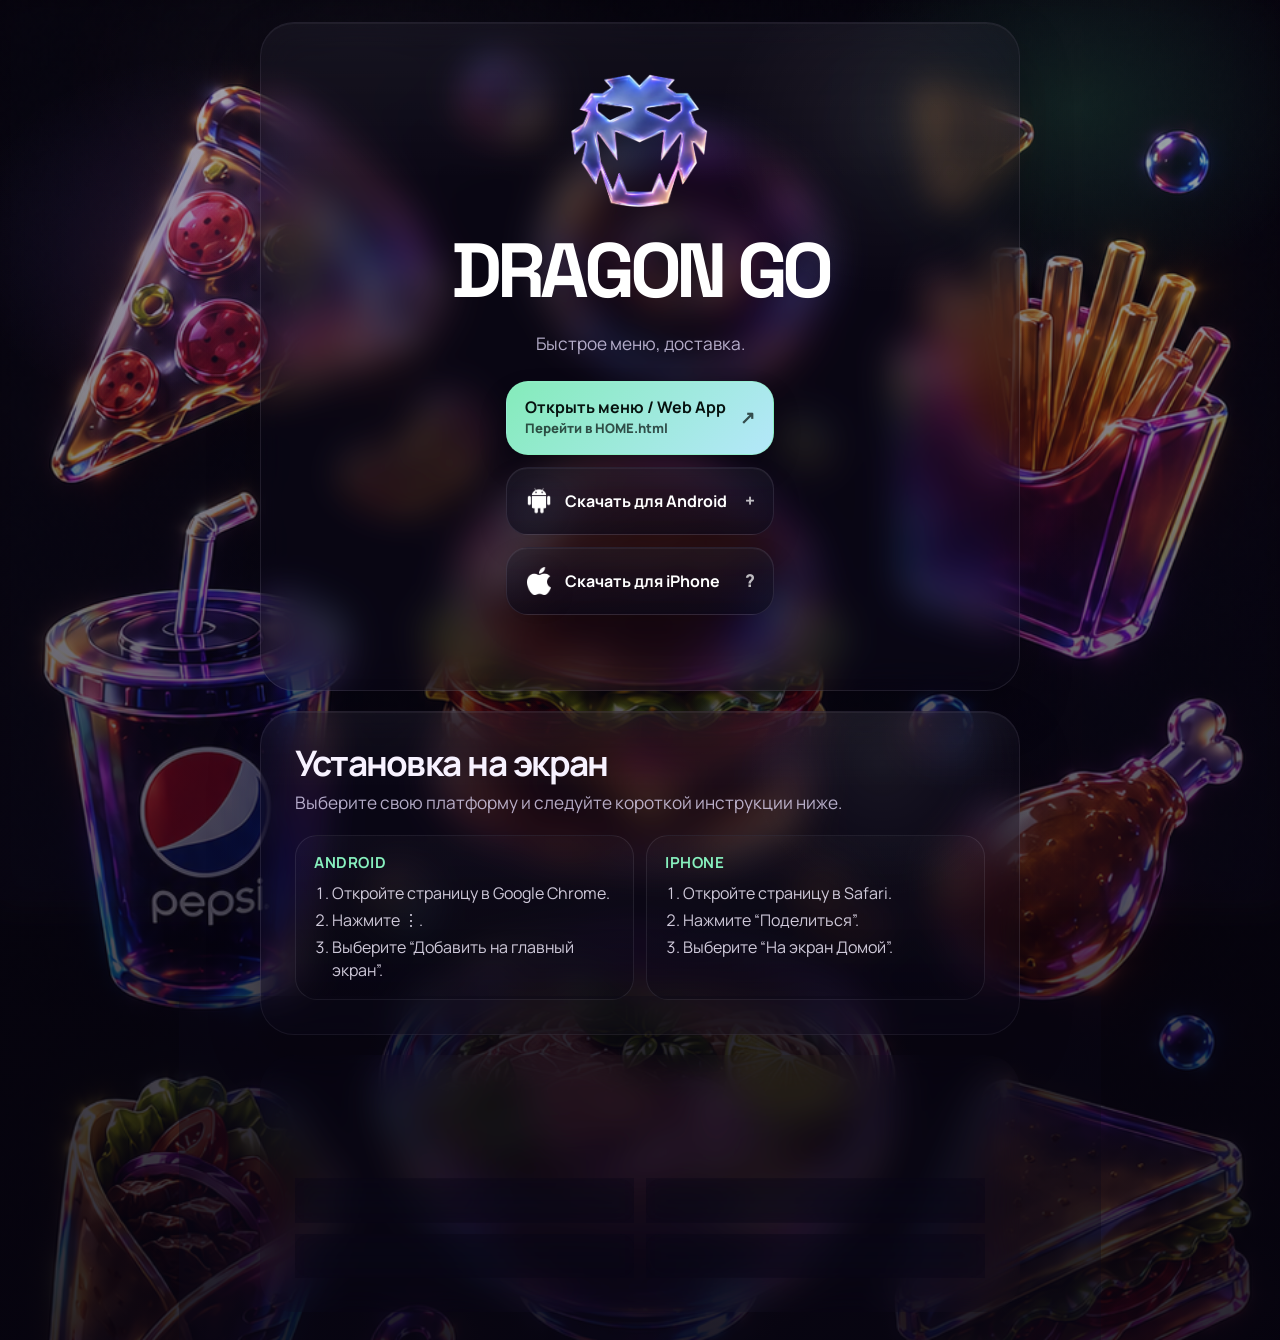
==== index.html @ 6cd7b052 "Initial commit" ====
<!doctype html>
<html lang="ru">
<head>
  <meta charset="utf-8" />
  <meta name="viewport" content="width=device-width, initial-scale=1, viewport-fit=cover" />
  <meta name="theme-color" content="#0a0616" />
  <meta name="apple-mobile-web-app-capable" content="yes" />
  <meta name="apple-mobile-web-app-title" content="DRAGON.com" />
  <meta name="apple-mobile-web-app-status-bar-style" content="black-translucent" />
  <title>DRAGON.com - QR Page</title>
  <link rel="icon" href="logo.png" />
  <link rel="apple-touch-icon" href="app-icon-180.png" />
  <link rel="manifest" href="manifest.json" />
  <link rel="preconnect" href="https://fonts.googleapis.com">
  <link rel="preconnect" href="https://fonts.gstatic.com" crossorigin>
  <link href="https://fonts.googleapis.com/css2?family=Manrope:wght@500;700;800&family=Space+Grotesk:wght@700&display=swap" rel="stylesheet">
  <link rel="stylesheet" href="dragon-theme.css" />
  <style>
    :root {
      color-scheme: dark;
      --text: #f7f2ff;
      --muted: rgba(232, 223, 255, 0.76);
      --line: rgba(234, 224, 255, 0.18);
      --panel: rgba(11, 8, 24, 0.42);
      --panel-strong: rgba(9, 7, 20, 0.62);
      --accent: #87f0be;
      --accent-2: #b8ecff;
      --shadow: 0 30px 80px rgba(0, 0, 0, 0.34);
      --font-body: "Manrope", "Segoe UI", sans-serif;
      --font-display: "Space Grotesk", "Manrope", sans-serif;
    }

    * {
      box-sizing: border-box;
    }

    html,
    body {
      min-height: 100%;
    }

    body {
      margin: 0;
      color: var(--text);
      font: 16px/1.45 var(--font-body);
      background:
        radial-gradient(420px 320px at 84% 8%, rgba(90, 236, 168, 0.12), transparent 60%),
        radial-gradient(420px 320px at 16% 18%, rgba(155, 113, 255, 0.12), transparent 58%),
        linear-gradient(180deg, rgba(7, 4, 16, 0.34), rgba(7, 4, 16, 0.86)),
        url("fonHOME.png") center top / cover no-repeat fixed,
        #070412;
      overflow-x: hidden;
    }

    body::before {
      content: "";
      position: fixed;
      inset: 0;
      pointer-events: none;
      background:
        radial-gradient(540px 320px at 28% 8%, rgba(255, 255, 255, 0.1), transparent 54%),
        linear-gradient(90deg, rgba(5, 3, 14, 0.8), rgba(5, 3, 14, 0.48) 50%, rgba(5, 3, 14, 0.88));
      z-index: 0;
    }

    body::after {
      content: none;
    }

    .intro-screen {
      position: fixed;
      inset: 0;
      z-index: 1;
      pointer-events: none;
      background:
        radial-gradient(420px 320px at 84% 8%, rgba(90, 236, 168, 0.08), transparent 60%),
        radial-gradient(420px 320px at 16% 18%, rgba(155, 113, 255, 0.1), transparent 58%),
        linear-gradient(180deg, rgba(8, 6, 18, 0.2), rgba(6, 4, 16, 0.52)),
        url("fon-glass1.png") center center / cover no-repeat,
        #06030f;
      animation: intro-screen-fade 1.22s cubic-bezier(0.22, 1, 0.36, 1) 0.18s forwards;
      transform-origin: center;
    }

    .intro-screen::after {
      content: "";
      position: absolute;
      inset: 0;
      background:
        radial-gradient(circle at 22% 18%, rgba(255, 255, 255, 0.14), transparent 24%),
        radial-gradient(circle at 78% 22%, rgba(135, 240, 190, 0.12), transparent 22%),
        linear-gradient(180deg, rgba(255, 255, 255, 0.05), transparent 28%);
      animation: intro-screen-glow 1.22s ease 0.18s forwards;
    }

    .landing {
      position: relative;
      z-index: 2;
      width: min(760px, calc(100% - 28px));
      min-height: 100dvh;
      display: grid;
      align-content: center;
      gap: 20px;
      margin: 0 auto;
      padding: max(22px, env(safe-area-inset-top)) 0 max(28px, env(safe-area-inset-bottom));
    }

    .brand {
      position: relative;
      z-index: 1;
      display: grid;
      justify-items: center;
      gap: 18px;
      width: min(100%, 420px);
      margin: 0;
      font-family: var(--font-display);
      font-size: 1rem;
      font-weight: 700;
      color: #fff;
      text-decoration: none;
      text-align: center;
    }

    .brand img {
      width: clamp(104px, 26vw, 152px);
      height: clamp(104px, 26vw, 152px);
      border-radius: 32px;
      object-fit: cover;
      box-shadow: none;
    }

    .brand-stack {
      display: grid;
      gap: 6px;
    }

    .brand-stack strong {
      font-size: clamp(2.6rem, 9vw, 4.8rem);
      line-height: 0.92;
      letter-spacing: -0.07em;
      text-transform: uppercase;
    }

    .brand-stack small {
      color: rgba(232, 223, 255, 0.68);
      font-size: 0.92rem;
      letter-spacing: 0.18em;
      text-transform: uppercase;
    }

    .hero-card {
      position: relative;
      overflow: hidden;
      display: grid;
      gap: 22px;
      padding: clamp(24px, 6vw, 34px);
      border-radius: 34px;
      border: 1px solid rgba(234, 224, 255, 0.1);
      background: rgba(12, 10, 24, 0.34);
      box-shadow:
        0 22px 54px rgba(0, 0, 0, 0.22),
        inset 0 1px 0 rgba(255, 255, 255, 0.05);
      backdrop-filter: blur(18px) saturate(112%);
      -webkit-backdrop-filter: blur(18px) saturate(112%);
    }

    .brand-card {
      justify-items: center;
      text-align: center;
      gap: 24px;
      padding-top: clamp(28px, 7vw, 42px);
      animation: landing-card-in 0.86s cubic-bezier(0.22, 1, 0.36, 1) 1.08s both;
    }

    .hero-card::before {
      content: "";
      position: absolute;
      inset: 0;
      pointer-events: none;
      background:
        linear-gradient(180deg, rgba(255, 255, 255, 0.04), transparent 24%),
        radial-gradient(circle at 82% 16%, rgba(255, 255, 255, 0.06), transparent 20%);
    }

    .eyebrow {
      position: relative;
      z-index: 1;
      display: inline-flex;
      width: max-content;
      align-items: center;
      min-height: 34px;
      margin: 0;
      padding: 0 12px;
      border-radius: 999px;
      border: 1px solid rgba(234, 224, 255, 0.12);
      color: var(--accent);
      background: rgba(11, 8, 24, 0.48);
      font-size: 0.8rem;
      font-weight: 900;
      letter-spacing: 0.14em;
      text-transform: uppercase;
      backdrop-filter: blur(10px);
      -webkit-backdrop-filter: blur(10px);
    }

    .copy {
      position: relative;
      z-index: 1;
      display: grid;
      gap: 12px;
    }

    .brand-card .copy {
      justify-items: center;
    }

    .copy h1 {
      margin: 0;
      max-width: 11ch;
      font-family: var(--font-display);
      font-size: clamp(2.6rem, 8vw, 4.6rem);
      line-height: 0.94;
      font-weight: 700;
      color: #fff;
      text-wrap: balance;
      letter-spacing: -0.06em;
    }

    .copy p {
      margin: 0;
      max-width: 560px;
      color: var(--muted);
      font-size: 1.08rem;
    }

    .brand-card .copy h1 {
      max-width: 13ch;
    }

    .brand-card .copy p {
      max-width: 540px;
    }

    .section-title {
      margin: 0;
      font-family: var(--font-display);
      font-size: clamp(1.5rem, 6vw, 2.2rem);
      line-height: 1;
      letter-spacing: -0.05em;
    }

    .section-copy {
      margin: 0;
      color: var(--muted);
      font-size: 1rem;
    }

    .actions {
      position: relative;
      z-index: 1;
      display: grid;
      gap: 12px;
    }

    .action {
      display: grid;
      grid-template-columns: minmax(0, 1fr) auto;
      align-items: center;
      gap: 14px;
      min-height: 68px;
      padding: 16px 18px;
      border-radius: 22px;
      border: 1px solid rgba(234, 224, 255, 0.1);
      color: #fff;
      text-decoration: none;
      background: linear-gradient(180deg, rgba(255, 255, 255, 0.04), rgba(11, 8, 24, 0.44)), var(--panel);
      box-shadow:
        inset 0 1px 0 rgba(255, 255, 255, 0.05),
        0 14px 28px rgba(0, 0, 0, 0.18);
      font: inherit;
      font-weight: 800;
      cursor: pointer;
      text-align: left;
      transition: transform 0.18s ease, border-color 0.18s ease, box-shadow 0.18s ease;
    }

    .action:hover {
      transform: translateY(-2px);
      border-color: rgba(234, 224, 255, 0.18);
      box-shadow:
        inset 0 1px 0 rgba(255, 255, 255, 0.06),
        0 18px 34px rgba(0, 0, 0, 0.2);
    }

    .action.primary {
      color: #06120f;
      border-color: rgba(135, 240, 190, 0.6);
      background: linear-gradient(135deg, rgba(135, 240, 190, 0.98), rgba(184, 236, 255, 0.98));
    }

    .action-copy {
      display: grid;
      gap: 2px;
    }

    .action-label {
      display: flex;
      align-items: center;
      gap: 12px;
      min-width: 0;
    }

    .action-icon-img {
      width: 28px;
      height: 28px;
      flex: 0 0 28px;
      object-fit: contain;
      filter: drop-shadow(0 6px 12px rgba(0, 0, 0, 0.18));
    }

    .action-copy strong {
      font-size: 1rem;
      line-height: 1.15;
    }

    .action-copy small {
      color: rgba(232, 223, 255, 0.64);
      font-size: 0.82rem;
      font-weight: 800;
    }

    .action.primary .action-copy small {
      color: rgba(6, 18, 15, 0.72);
    }

    .action-arrow {
      flex: 0 0 auto;
      font-size: 1.1rem;
      opacity: 0.72;
    }

    .status {
      position: relative;
      z-index: 1;
      min-height: 1.4em;
      margin: -4px 0 0;
      color: var(--accent-2);
      font-size: 0.95rem;
      text-align: center;
    }

    .install-grid {
      position: relative;
      z-index: 1;
      display: grid;
      grid-template-columns: repeat(2, minmax(0, 1fr));
      gap: 12px;
    }

    .hint {
      display: block;
      margin: 0;
      padding: 16px 16px 16px 18px;
      border-radius: 22px;
      border: 1px solid rgba(234, 224, 255, 0.09);
      color: rgba(244, 238, 255, 0.84);
      background: linear-gradient(180deg, rgba(255, 255, 255, 0.025), rgba(8, 6, 20, 0.42));
      transition: border-color 0.18s ease, box-shadow 0.18s ease, transform 0.18s ease;
    }

    .hint.active {
      border-color: rgba(135, 240, 190, 0.4);
      box-shadow:
        inset 0 1px 0 rgba(255, 255, 255, 0.05),
        0 14px 24px rgba(0, 0, 0, 0.12),
        0 0 0 1px rgba(135, 240, 190, 0.08);
      transform: translateY(-1px);
    }

    .info-card,
    .social-card {
      gap: 18px;
      opacity: 0;
    }

    .info-card .copy,
    .social-card .copy {
      gap: 8px;
    }

    .info-card {
      animation: landing-card-in 0.86s cubic-bezier(0.22, 1, 0.36, 1) 1.24s both;
    }

    .social-card {
      animation: landing-card-in 0.86s cubic-bezier(0.22, 1, 0.36, 1) 1.4s both;
    }

    .hint strong {
      display: block;
      margin-bottom: 8px;
      color: var(--accent);
      font-size: 0.95rem;
      letter-spacing: 0.04em;
      text-transform: uppercase;
    }

    .hint ol {
      margin: 0;
      padding-left: 18px;
    }

    .hint li + li {
      margin-top: 4px;
    }

    .footer-strip {
      display: grid;
      grid-template-columns: repeat(2, minmax(0, 1fr));
      gap: 12px;
    }

    .footer-link {
      display: inline-flex;
      align-items: center;
      gap: 8px;
      min-height: 42px;
      padding: 9px 12px;
      border-radius: 14px;
      border: 1px solid rgba(234, 224, 255, 0.09);
      color: rgba(247, 242, 255, 0.92);
      text-decoration: none;
      background: rgba(11, 8, 24, 0.36);
      font-weight: 800;
      backdrop-filter: blur(10px);
      -webkit-backdrop-filter: blur(10px);
    }

    .footer-link img {
      width: 22px;
      height: 22px;
      object-fit: contain;
    }

    .footer-link .emoji {
      font-size: 1.1rem;
      line-height: 1;
    }

    @keyframes intro-screen-fade {
      0% {
        opacity: 1;
        transform: scale(1);
        filter: blur(0);
      }

      60% {
        opacity: 1;
      }

      100% {
        opacity: 0;
        transform: scale(1.04);
        filter: blur(10px);
        visibility: hidden;
      }
    }

    @keyframes intro-screen-glow {
      0% {
        opacity: 0.92;
      }

      100% {
        opacity: 0;
      }
    }

    @keyframes landing-card-in {
      0% {
        opacity: 0;
        transform: translateY(34px) scale(0.985);
        filter: blur(12px);
      }

      100% {
        opacity: 1;
        transform: translateY(0) scale(1);
        filter: blur(0);
      }
    }

    @media (prefers-reduced-motion: reduce) {
      .intro-screen,
      .intro-screen::after,
      .brand-card,
      .info-card,
      .social-card {
        animation: none;
      }

      .intro-screen {
        opacity: 0;
        visibility: hidden;
      }

      .info-card,
      .social-card {
        opacity: 1;
      }
    }

    @media (max-width: 560px) {
      .landing {
        width: min(100% - 20px, 430px);
        align-content: center;
      }

      .install-grid {
        grid-template-columns: 1fr;
      }

      .footer-strip {
        grid-template-columns: 1fr;
      }

      .copy h1 {
        font-size: 2.45rem;
      }
    }
  </style>
</head>
<body class="dragon-entry dragon-entry-qr">
  <div class="intro-screen" aria-hidden="true"></div>
  <main class="landing">
    <section class="hero-card brand-card" aria-labelledby="homeTitle">


      <a class="brand" href="HOME.html" id="brandMenuLink" aria-label="Open DRAGON HOME">
        <img src="logo-glass.png" alt="DRAGON logo">
        <span class="brand-stack">
          <strong>DRAGON GO</strong>
        </span>
      </a>

      <div class="copy">
        <p>Быстрое меню, доставка.</p>
      </div>

      <section class="actions" aria-label="DRAGON GO actions">
        <a class="action primary" href="HOME.html" id="openMenuButton">
          <span class="action-copy">
            <strong>Открыть меню / Web App</strong>
            <small>Перейти в HOME.html</small>
          </span>
          <span class="action-arrow" aria-hidden="true">↗</span>
        </a>
        <button class="action" type="button" id="androidInstallButton">
          <span class="action-label">
            <img class="action-icon-img" src="images/icon/android.png" alt="">
            <span class="action-copy">
              <strong>Скачать для Android</strong>
            </span>
          </span>
          <span class="action-arrow" aria-hidden="true">+</span>
        </button>
        <button class="action" type="button" id="iphoneInstallButton">
          <span class="action-label">
            <img class="action-icon-img" src="images/icon/apple.png" alt="">
            <span class="action-copy">
              <strong>Скачать для iPhone</strong>
            </span>
          </span>
          <span class="action-arrow" aria-hidden="true">?</span>
        </button>
      </section>

      <p class="status" id="installStatus" aria-live="polite"></p>
    </section>

    <section class="hero-card info-card" aria-labelledby="installTitle">
      <div class="copy">
        <h2 class="section-title" id="installTitle">Установка на экран</h2>
        <p class="section-copy">Выберите свою платформу и следуйте короткой инструкции ниже.</p>
      </div>
      <div class="install-grid">
        <section class="hint" id="androidHint">
          <strong>Android</strong>
          <ol>
            <li>Откройте страницу в Google Chrome.</li>
            <li>Нажмите ⋮.</li>
            <li>Выберите “Добавить на главный экран”.</li>
          </ol>
        </section>

        <section class="hint" id="iphoneHint">
          <strong>iPhone</strong>
          <ol>
            <li>Откройте страницу в Safari.</li>
            <li>Нажмите “Поделиться”.</li>
            <li>Выберите “На экран Домой”.</li>
          </ol>
        </section>
      </div>
    </section>

    <section class="hero-card social-card" aria-labelledby="contactsTitle">
      <div class="copy">
        <h2 class="section-title" id="contactsTitle">Контакты и ссылки</h2>
        <p class="section-copy">Instagram, карта, телефон и TikTok в одном месте.</p>
      </div>

      <nav class="footer-strip" aria-label="DRAGON links">
        <a class="footer-link" href="https://www.instagram.com/cyber_dragon_dlv/" target="_blank" rel="noopener noreferrer">
          <img src="images/icon/ig.png" alt="">
          <span>Instagram</span>
        </a>
        <a class="footer-link" href="https://maps.google.com/?q=Героїв%20Крут%2022%2C%20Одеса" target="_blank" rel="noopener noreferrer">
          <img src="images/icon/maps.png" alt="">
          <span>Героїв Крут, 22</span>
        </a>
        <a class="footer-link" href="tel:+380632637999">
          <span class="emoji" aria-hidden="true">📞</span>
          <span>+380 632 637 999</span>
        </a>
        <a class="footer-link" href="https://www.tiktok.com/@cyber_dragon_dlv" target="_blank" rel="noopener noreferrer">
          <img src="images/icon/tt.png" alt="">
          <span>TikTok</span>
        </a>
      </nav>
    </section>
  </main>

  <script>
    (() => {
      const androidButton = document.getElementById("androidInstallButton");
      const iphoneButton = document.getElementById("iphoneInstallButton");
      const openMenuButton = document.getElementById("openMenuButton");
      const androidHint = document.getElementById("androidHint");
      const iphoneHint = document.getElementById("iphoneHint");
      const status = document.getElementById("installStatus");
      let deferredPrompt = null;

      function setStatus(text) {
        if (status) status.textContent = text || "";
      }

      function showHint(target) {
        androidHint?.classList.toggle("active", target === androidHint);
        iphoneHint?.classList.toggle("active", target === iphoneHint);
        target?.scrollIntoView({ behavior: "smooth", block: "nearest" });
      }

      function isStandalone() {
        return window.matchMedia?.("(display-mode: standalone)").matches || window.navigator.standalone === true;
      }

      if ("serviceWorker" in navigator) {
        window.addEventListener("load", () => {
          navigator.serviceWorker.register("sw.js").catch(error => {
            console.warn("Service worker registration failed", error);
          });
        });
      }

      window.addEventListener("beforeinstallprompt", event => {
        event.preventDefault();
        deferredPrompt = event;
        setStatus("");
      });

      window.addEventListener("appinstalled", () => {
        deferredPrompt = null;
        setStatus("DRAGON установлен на главный экран.");
      });

      async function handleAndroidInstall() {
        if (isStandalone()) {
          window.location.href = openMenuButton?.href || "HOME.html";
          return;
        }
        if (!deferredPrompt) {
          setStatus("Если кнопка установки не появилась, используйте меню Chrome.");
          showHint(androidHint);
          return;
        }
        deferredPrompt.prompt();
        try {
          await deferredPrompt.userChoice;
        } catch (error) {
          console.warn("Install prompt failed", error);
        }
        deferredPrompt = null;
      }

      function handleIphoneInstall() {
        if (isStandalone()) {
          window.location.href = openMenuButton?.href || "HOME.html";
          return;
        }
        setStatus("На iPhone установка делается через кнопку “Поделиться”.");
        showHint(iphoneHint);
      }

      androidButton?.addEventListener("click", handleAndroidInstall);
      iphoneButton?.addEventListener("click", handleIphoneInstall);
    })();
  </script>
</body>
</html>
---- dragon-theme.css ----
/* ============================================================
   DRAGON - UNIFIED DESIGN SYSTEM v1.0
   Consolidated styling for all Dragon modules
   ============================================================ */

/* @import url for fonts */
@import url("https://fonts.googleapis.com/css2?family=Manrope:wght@400;500;700;800&family=Space+Grotesk:wght@500;700&display=swap");
@import url("base.css");

/* ============================================================
   COLOR PALETTE - Core Variables
   ============================================================ */
:root {
  /* Background Colors */
  --bg-primary: #06040d;
  --bg-secondary: #130a24;
  --bg-dark: #030000;
  --bg-light: #0c1030;

  /* Text Colors */
  --text-primary: #f7f2ff;
  --text-secondary: #b2a8d2;
  --text-muted: #6d5549;

  /* Surface Colors */
  --surface-default: rgba(255, 250, 244, 0.86);
  --surface-elevated: rgba(16, 22, 63, 0.8);
  --surface-strong: rgba(17, 18, 55, 0.96);
  --surface-panel: rgba(18, 1, 3, 0.9);

  /* Accent Colors */
  --accent-primary: #ff160d;
  --accent-secondary: #ff7a24;
  --accent-soft: #d2dbff;
  --accent-glow: #b14dff;
  --accent-blue: #58b5ff;

  /* Status Colors */
  --status-new: #ff160d;
  --status-cooking: #ffe600;
  --status-ready: #39ff88;
  --status-success: #37d483;
  --status-warning: #ffc55c;
  --status-danger: #ff6d7a;
  --status-error: #ff9bb2;

  /* Payment Method Colors */
  --payment-cash: #ffb06f;
  --payment-card: #ff3b30;

  /* Glass & Backdrop */
  --glass-default: rgba(183, 142, 255, 0.08);
  --glass-elevated: rgba(215, 191, 255, 0.14);
  --glass-dark: rgba(23, 15, 41, 0.8);
  --glass-darker: rgba(8, 5, 18, 0.92);
  --glass-blur: 24px;

  /* Borders & Lines */
  --border-default: rgba(207, 187, 255, 0.12);
  --border-strong: rgba(232, 219, 255, 0.22);
  --border-subtle: rgba(160, 180, 255, 0.16);

  /* Shadows */
  --shadow-sm: 0 18px 44px rgba(5, 3, 18, 0.42);
  --shadow-md: 0 18px 40px rgba(4, 8, 30, 0.3);
  --shadow-lg: 0 28px 80px rgba(4, 8, 30, 0.46);
  --shadow-xl: 0 32px 80px rgba(5, 2, 18, 0.62);
  --shadow-glow: 0 0 30px rgba(153, 110, 255, 0.18);
  --shadow-danger: 0 0 30px rgba(255, 22, 13, 0.22);

  /* Neon Effects */
  --neon-red: rgba(176, 97, 255, 0.22);
  --neon-amber: rgba(255, 118, 221, 0.16);
  --neon-yellow: rgba(255, 230, 0, 0.34);
  --neon-green: rgba(57, 255, 136, 0.34);

  /* Typography */
  --font-display: "Space Grotesk", "Manrope", "Segoe UI", sans-serif;
  --font-body: "Manrope", "Segoe UI", sans-serif;
  --font-mono: "Courier New", monospace;

  /* Border Radius */
  --radius-xs: 12px;
  --radius-sm: 16px;
  --radius-md: 20px;
  --radius-lg: 24px;
  --radius-xl: 30px;
  --radius-2xl: 34px;
  --radius-3xl: 40px;
  --radius-pill: 999px;

  /* Spacing */
  --spacing-xs: 4px;
  --spacing-sm: 8px;
  --spacing-md: 12px;
  --spacing-lg: 16px;
  --spacing-xl: 24px;
  --spacing-2xl: 32px;
  --spacing-3xl: 48px;

  /* Layout */
  --header-gap: 10px;
  --safe-top: max(10px, env(safe-area-inset-top));
  --safe-bottom: max(10px, env(safe-area-inset-bottom));
  --island-top: max(4px, env(safe-area-inset-top));
  --island-w: 420px;
  --content-w: 1180px;
  --phone-w: 430px;
  --dock-h: 76px;
  --nav-height: 88px;

  /* Transitions */
  --transition-fast: 150ms ease-out;
  --transition-base: 250ms ease-out;
  --transition-slow: 350ms ease-out;
}

/* ============================================================
   Shared Entry Theme - index.html + HOME.html
   Uses the same .bar and .dock classes without touching app/POS pages.
   ============================================================ */
body.dragon-entry {
  --entry-bar-gap: 14px;
  --entry-bar-min-h: 58px;
  --entry-bar-padding: 8px 10px;
  --entry-bar-radius: 20px;
  --entry-bar-margin-bottom: 0;
  --entry-bar-border: rgba(234, 224, 255, 0.18);
  --entry-bar-bg:
    linear-gradient(180deg, rgba(255, 255, 255, 0.13), rgba(11, 8, 24, 0.64)),
    rgba(11, 8, 24, 0.68);
  --entry-bar-shadow:
    inset 0 1px 0 rgba(255, 255, 255, 0.12),
    0 14px 28px rgba(0, 0, 0, 0.18);
  --entry-bar-text: #ffffff;
  --entry-bar-link-bg: linear-gradient(135deg, #fff, #edf5ff 62%, #cfe8ff);
  --entry-bar-link-text: #101318;

  --entry-dock-bottom: max(10px, env(safe-area-inset-bottom));
  --entry-dock-width: min(460px, calc(100% - 16px));
  --entry-dock-display: grid;
  --entry-dock-cols: repeat(3, minmax(0, 1fr));
  --entry-dock-gap: 8px;
  --entry-dock-padding: 8px;
  --entry-dock-radius: 22px;
  --entry-dock-border: rgba(255, 255, 255, 0.2);
  --entry-dock-bg:
    linear-gradient(180deg, rgba(255, 255, 255, 0.2), rgba(12, 8, 28, 0.74)),
    rgba(12, 8, 28, 0.78);
  --entry-dock-shadow: 0 18px 38px rgba(0, 0, 0, 0.3);
  --entry-dock-link-color: #ffffff;
  --entry-dock-active-color: #ffffff;
  --entry-dock-action-bg: rgba(255, 255, 255, 0.06);
  --entry-dock-action-radius: 16px;
  --entry-dock-action-min-h: 56px;
  --entry-dock-font-size: 0.78rem;
}

body.dragon-entry-home {
  --entry-bar-min-h: 62px;
  --entry-bar-padding: 10px 12px;
  --entry-bar-radius: 28px;
  --entry-bar-margin-bottom: 18px;
  --entry-bar-border: rgba(245, 239, 255, 0.24);
  --entry-bar-bg: var(--ng-panel);
  --entry-bar-shadow:
    var(--ng-outer-shadow),
    var(--ng-inner-shadow);
  --entry-bar-text: #ffffff;

  --entry-dock-bottom: calc(var(--safe-bottom) + 8px);
  --entry-dock-width: min(var(--phone-w), calc(100% - 10px));
  --entry-dock-display: flex;
  --entry-dock-cols: none;
  --entry-dock-gap: 4px;
  --entry-dock-padding: 8px 10px;
  --entry-dock-radius: 999px;
  --entry-dock-border: var(--ng-outline);
  --entry-dock-bg: var(--ng-panel);
  --entry-dock-shadow:
    0 28px 54px rgba(5, 2, 18, 0.42),
    0 0 28px rgba(149, 106, 255, 0.16),
    0 0 52px rgba(99, 179, 255, 0.08),
    inset 0 6px 12px rgba(255, 255, 255, 0.1),
    inset 0 -24px 28px rgba(6, 3, 18, 0.18),
    inset 0 2px 1px rgba(255, 255, 255, 0.64);
  --entry-dock-link-color: rgba(241, 244, 255, 0.82);
  --entry-dock-active-color: #ffffff;
  --entry-dock-action-bg: transparent;
  --entry-dock-action-radius: 18px;
  --entry-dock-action-min-h: 54px;
  --entry-dock-font-size: 0.68rem;
}

body.dragon-entry .bar {
  display: flex;
  align-items: center;
  justify-content: space-between;
  gap: var(--entry-bar-gap);
  min-height: var(--entry-bar-min-h);
  margin-bottom: var(--entry-bar-margin-bottom);
  padding: var(--entry-bar-padding);
  border: 1px solid var(--entry-bar-border);
  border-radius: var(--entry-bar-radius);
  color: var(--entry-bar-text);
  background: var(--entry-bar-bg);
  box-shadow: var(--entry-bar-shadow);
}

body.dragon-entry .bar-link {
  flex: 0 0 auto;
  min-height: 38px;
  display: inline-flex;
  align-items: center;
  justify-content: center;
  padding: 8px 12px;
  border-radius: 14px;
  color: var(--entry-bar-link-text);
  text-decoration: none;
  background: var(--entry-bar-link-bg);
  font-weight: 800;
}

body.dragon-entry .dock {
  position: fixed;
  left: 50%;
  bottom: var(--entry-dock-bottom);
  z-index: 10;
  transform: translateX(-50%);
  width: var(--entry-dock-width);
  display: var(--entry-dock-display);
  grid-template-columns: var(--entry-dock-cols);
  align-items: flex-start;
  justify-content: space-between;
  gap: var(--entry-dock-gap);
  padding: var(--entry-dock-padding);
  border: 1px solid var(--entry-dock-border);
  border-radius: var(--entry-dock-radius);
  background: var(--entry-dock-bg);
  box-shadow: var(--entry-dock-shadow);
  backdrop-filter: blur(18px) saturate(150%);
  -webkit-backdrop-filter: blur(18px) saturate(150%);
}

body.dragon-entry-home .bar {
  position: relative;
  overflow: hidden;
}

body.dragon-entry-home .bar::before,
body.dragon-entry-home .dock::before {
  content: "";
  position: absolute;
  inset: 1px;
  border-radius: inherit;
  pointer-events: none;
  background: var(--ng-highlight);
  opacity: 0.82;
}

body.dragon-entry .dock a,
body.dragon-entry .dock button,
body.dragon-entry .dock-action {
  min-width: 0;
  min-height: var(--entry-dock-action-min-h);
  display: grid;
  place-items: center;
  gap: 3px;
  border: 0;
  padding: 0;
  border-radius: var(--entry-dock-action-radius);
  color: var(--entry-dock-link-color);
  background: var(--entry-dock-action-bg);
  text-decoration: none;
  font: inherit;
  font-size: var(--entry-dock-font-size);
  font-weight: 800;
  cursor: pointer;
}

body.dragon-entry .dock .active {
  color: var(--entry-dock-active-color);
}

body.dragon-entry .dock svg {
  width: 27px;
  height: 27px;
  stroke: currentColor;
}

body.dragon-entry .dock img,
body.dragon-entry .dock-action img {
  width: 24px;
  height: 24px;
  object-fit: contain;
}

body.dragon-entry .dock .dock-btn {
  position: relative;
  z-index: 1;
  flex: 1 1 0;
  max-width: 76px;
  display: flex;
  flex-direction: column;
  justify-content: flex-start;
  gap: 4px;
  padding: 4px 0;
  text-transform: uppercase;
  transition: transform 0.16s ease, background 0.16s ease, color 0.16s ease;
}

body.dragon-entry .dock .dock-btn::after {
  content: attr(data-label);
  display: block;
  font-family: var(--font-display);
  font-size: var(--entry-dock-font-size);
  line-height: 1.1;
  letter-spacing: 0.03em;
  white-space: nowrap;
  opacity: 0.9;
}

body.dragon-entry .dock .dock-btn.active {
  color: var(--entry-dock-active-color);
  background:
    radial-gradient(circle at 20% 18%, rgba(255, 255, 255, 0.18), transparent 22%),
    linear-gradient(180deg, rgba(255, 255, 255, 0.12), rgba(171, 122, 255, 0.18));
  box-shadow:
    inset 0 6px 10px rgba(255, 255, 255, 0.1),
    inset 0 2px 1px rgba(255, 255, 255, 0.68),
    0 10px 20px rgba(89, 56, 188, 0.2),
    0 0 18px rgba(149, 106, 255, 0.14);
}

@media (max-width: 560px) {
  body.dragon-entry .bar-link {
    display: none;
  }
}

/* ============================================================
   Global Reset & Base Styles
   ============================================================ */
* {
  box-sizing: border-box;
}

html {
  scroll-behavior: smooth;
}

html,
body {
  min-height: 100%;
}

body {
  margin: 0;
  color: var(--text-primary);
  font: 16px/1.45 var(--font-body);
  background:
    radial-gradient(780px 420px at 50% 102%, rgba(219, 198, 255, 0.08), transparent 34%),
    radial-gradient(760px 540px at 18% 12%, rgba(148, 102, 255, 0.12), transparent 48%),
    radial-gradient(700px 520px at 84% 10%, rgba(255, 104, 218, 0.09), transparent 44%),
    radial-gradient(520px 360px at 50% 34%, rgba(109, 124, 255, 0.07), transparent 54%),
    linear-gradient(180deg, rgba(8, 5, 16, 0.38) 0%, rgba(13, 8, 24, 0.5) 38%, rgba(9, 4, 18, 0.7) 100%),
    url("fon.png") center top / cover no-repeat fixed,
    var(--bg-primary);
  -webkit-tap-highlight-color: transparent;
  overflow-x: hidden;
  position: relative;
}

body.drawer-open {
  overflow: hidden;
}

body.auth-locked {
  overflow: hidden;
}

/* Ambient background layers */
body::before {
  content: "";
  position: fixed;
  inset: 0;
  pointer-events: none;
  z-index: 0;
  background:
    url("data:image/svg+xml,%3Csvg xmlns='http://www.w3.org/2000/svg' width='180' height='156' viewBox='0 0 180 156'%3E%3Cg fill='none' stroke='%23b07cff' stroke-opacity='.16' stroke-width='1.15'%3E%3Cpath d='M45 4h34l17 27-17 27H45L28 31Z'/%3E%3Cpath d='M135 4h34l17 27-17 27h-34l-17-27Z'/%3E%3Cpath d='M90 82h34l17 27-17 27H90l-17-27Z'/%3E%3C/g%3E%3C/svg%3E") repeat,
    repeating-linear-gradient(90deg, rgba(255, 255, 255, 0.02) 0 1px, transparent 1px 54px),
    radial-gradient(620px 440px at 22% 14%, rgba(190, 130, 255, 0.12), transparent 60%);
  background-size: 180px 156px, auto, auto;
  background-position: center top, 0 0, 0 0;
  filter: drop-shadow(0 0 14px rgba(176, 124, 255, 0.12));
  mix-blend-mode: screen;
  opacity: 0.28;
}

body::after {
  content: "";
  position: fixed;
  inset: 0;
  pointer-events: none;
  z-index: 0;
  background:
    radial-gradient(360px 220px at 50% 86%, rgba(255, 255, 255, 0.08), transparent 44%),
    radial-gradient(540px 360px at 48% 22%, rgba(143, 118, 255, 0.16), transparent 58%),
    radial-gradient(340px 220px at 80% 12%, rgba(255, 118, 220, 0.14), transparent 50%),
    linear-gradient(180deg, rgba(255, 255, 255, 0.02) 0%, transparent 18%, rgba(8, 5, 18, 0.36) 74%, rgba(7, 4, 16, 0.88) 100%);
  mix-blend-mode: screen;
  opacity: 0.58;
}

/* ============================================================
   Typography
   ============================================================ */
h1, h2, h3, h4, h5, h6 {
  font-family: var(--font-display);
  font-weight: 700;
  line-height: 1.2;
  margin: 0;
}

h1 {
  font-size: 2.5rem;
}

h2 {
  font-size: 2rem;
}

h3 {
  font-size: 1.5rem;
}

h4 {
  font-size: 1.25rem;
}

h5 {
  font-size: 1.1rem;
}

h6 {
  font-size: 1rem;
}

p {
  margin: 0;
  line-height: 1.6;
}

a {
  color: inherit;
  text-decoration: none;
  transition: color var(--transition-base);
}

a:hover {
  color: var(--accent-blue);
}

button,
input,
textarea,
select {
  font: inherit;
}

button {
  color: inherit;
  cursor: pointer;
}

img {
  max-width: 100%;
  display: block;
}

/* ============================================================
   Form Elements
   ============================================================ */
input,
textarea,
select {
  padding: var(--spacing-md);
  border: 1px solid var(--border-default);
  border-radius: var(--radius-md);
  background: var(--surface-strong);
  color: var(--text-primary);
  transition: all var(--transition-base);
}

input:focus,
textarea:focus,
select:focus {
  outline: none;
  border-color: var(--accent-primary);
  box-shadow: 0 0 0 3px var(--neon-red);
}

input::placeholder {
  color: var(--text-secondary);
}

/* ============================================================
   Buttons
   ============================================================ */
.btn {
  padding: var(--spacing-md) var(--spacing-lg);
  border: none;
  border-radius: var(--radius-lg);
  font-size: 1rem;
  font-weight: 600;
  cursor: pointer;
  transition: all var(--transition-base);
  display: inline-flex;
  align-items: center;
  justify-content: center;
  gap: var(--spacing-sm);
}

.btn-primary {
  background: var(--accent-primary);
  color: #fff;
  box-shadow: var(--shadow-md);
}

.btn-primary:hover {
  background: #e60a00;
  box-shadow: var(--shadow-lg);
  transform: translateY(-2px);
}

.btn-secondary {
  background: var(--surface-elevated);
  color: var(--text-primary);
  border: 1px solid var(--border-strong);
}

.btn-secondary:hover {
  background: var(--surface-strong);
  border-color: var(--accent-primary);
}

.btn-success {
  background: var(--status-success);
  color: #000;
}

.btn-success:hover {
  opacity: 0.9;
}

.btn-danger {
  background: var(--status-danger);
  color: #fff;
}

.btn-danger:hover {
  opacity: 0.9;
}

.btn-sm {
  padding: var(--spacing-sm) var(--spacing-md);
  font-size: 0.875rem;
}

.btn-lg {
  padding: var(--spacing-lg) var(--spacing-xl);
  font-size: 1.1rem;
}

.btn:disabled {
  opacity: 0.5;
  cursor: not-allowed;
}

/* ============================================================
   Cards & Panels
   ============================================================ */
.card {
  border: 1px solid var(--border-default);
  border-radius: var(--radius-lg);
  padding: var(--spacing-xl);
  box-shadow: var(--shadow-md);
  transition: all var(--transition-base);
}

.card:hover {
  border-color: var(--border-strong);
  box-shadow: var(--shadow-lg);
}

.panel {
  background: rgba(255, 255, 255, 0.06);
  border: 1px solid var(--border-subtle);
  border-radius: var(--radius-lg);
  padding: var(--spacing-lg);
  backdrop-filter: blur(var(--glass-blur)) saturate(150%);
}

.glass {
  background: var(--glass-default);
  border: 1px solid var(--border-default);
  backdrop-filter: blur(var(--glass-blur));
}

/* ============================================================
   Grid & Layout
   ============================================================ */
.shell {
  position: relative;
  z-index: 1;
  width: min(var(--content-w), calc(100% - 20px));
  margin: 0 auto;
  padding:
    calc(var(--safe-top) + 8px)
    0
    calc(var(--nav-height) + var(--safe-bottom) + 30px);
}

.page-shell {
  width: min(1280px, calc(100% - 32px));
  margin: 0 auto;
  padding: 28px 0 56px;
}

.grid {
  display: grid;
  gap: var(--spacing-lg);
}

.grid-cols-2 {
  grid-template-columns: repeat(auto-fit, minmax(300px, 1fr));
}

.grid-cols-3 {
  grid-template-columns: repeat(auto-fit, minmax(250px, 1fr));
}

.flex {
  display: flex;
  gap: var(--spacing-md);
}

.flex-between {
  display: flex;
  justify-content: space-between;
  align-items: center;
  gap: var(--spacing-md);
}

.flex-center {
  display: flex;
  justify-content: center;
  align-items: center;
  gap: var(--spacing-md);
}

/* ============================================================
   Status Badges & Tags
   ============================================================ */
.badge {
  display: inline-flex;
  align-items: center;
  padding: var(--spacing-xs) var(--spacing-md);
  border-radius: var(--radius-pill);
  font-size: 0.875rem;
  font-weight: 600;
}

.badge-new {
  background: var(--neon-red);
  color: var(--status-new);
}

.badge-cooking {
  background: var(--neon-yellow);
  color: var(--status-cooking);
}

.badge-ready {
  background: var(--neon-green);
  color: var(--status-ready);
}

.badge-success {
  background: rgba(61, 242, 131, 0.2);
  color: var(--status-success);
}

.badge-warning {
  background: rgba(255, 193, 92, 0.2);
  color: var(--status-warning);
}

.badge-danger {
  background: rgba(255, 109, 122, 0.2);
  color: var(--status-danger);
}

/* ============================================================
   Navigation & Headers
   ============================================================ */
.topbar {
  position: sticky;
  top: 0;
  z-index: 30;
  display: grid;
  gap: 10px;
  padding: 12px 14px;
  margin-bottom: 18px;
  border: 1px solid rgba(157, 176, 255, 0.2);
  border-radius: var(--radius-2xl);
  background:
    linear-gradient(135deg, rgba(18, 22, 64, 0.94), rgba(13, 16, 45, 0.92)),
    linear-gradient(180deg, rgba(255, 255, 255, 0.04), rgba(255, 255, 255, 0));
  backdrop-filter: blur(24px) saturate(150%);
  box-shadow: var(--shadow-md);
}

.auth-overlay {
  position: fixed;
  inset: 0;
  z-index: 40;
  display: flex;
  align-items: center;
  justify-content: center;
  padding: var(--spacing-xl);
  background: rgba(31, 18, 13, 0.58);
  backdrop-filter: blur(10px);
}

.auth-card {
  width: min(460px, 100%);
  padding: var(--spacing-2xl);
  border: 1px solid var(--border-default);
  border-radius: var(--radius-lg);
  background:
    linear-gradient(180deg, rgba(221, 177, 123, 0.18), transparent 100%),
    var(--surface-strong);
  box-shadow: var(--shadow-md);
}

.auth-form {
  display: grid;
  gap: var(--spacing-md);
  margin-top: var(--spacing-lg);
}

.auth-error {
  margin: 0;
  color: var(--status-danger);
  font-weight: 600;
}

/* ============================================================
   Unified Internal Pages
   ============================================================ */
body.dragon-unified {
  --bg: #06040d;
  --bg-1: #06040d;
  --bg-2: #130a24;
  --bg-alt: #130a24;
  --panel: rgba(18, 14, 40, 0.9);
  --panel-2: rgba(13, 10, 31, 0.94);
  --panel-3: rgba(10, 8, 26, 0.98);
  --surface: rgba(21, 18, 48, 0.78);
  --surface-strong: rgba(14, 10, 34, 0.94);
  --surface-elevated: rgba(17, 18, 55, 0.8);
  --line: rgba(207, 187, 255, 0.12);
  --line-strong: rgba(232, 219, 255, 0.22);
  --border-default: rgba(207, 187, 255, 0.12);
  --border-strong: rgba(232, 219, 255, 0.22);
  --border-subtle: rgba(160, 180, 255, 0.16);
  --text: #f7f2ff;
  --ink: #f7f2ff;
  --text-primary: #f7f2ff;
  --text-secondary: #b2a8d2;
  --muted: #b2a8d2;
  --brand: #c49fff;
  --brand-dark: #8c61ff;
  --accent: #8c61ff;
  --accent-primary: #8c61ff;
  --accent-secondary: #c49fff;
  --accent-soft: #d2dbff;
  --accent-2: #6d7cff;
  --ok: #9ad7ff;
  --success: #72e1c6;
  --warn: #ffd277;
  --danger: #ff9bb2;
  --new: #9b7cff;
  --cook: #ffd277;
  --ready: #87f0c4;
  --status-new: #9b7cff;
  --status-cooking: #ffd277;
  --status-ready: #87f0c4;
  --status-success: #72e1c6;
  --status-warning: #ffd277;
  --status-danger: #ff9bb2;
  --neon-red: rgba(176, 97, 255, 0.22);
  --neon-amber: rgba(255, 118, 221, 0.16);
  --neon-yellow: rgba(255, 210, 119, 0.28);
  --neon-green: rgba(114, 225, 198, 0.28);
  --shadow:
    0 32px 80px rgba(5, 2, 18, 0.62),
    0 0 40px rgba(148, 102, 255, 0.18);
  margin: 0;
  color: var(--text-primary);
  font-family: var(--font-body);
  background:
    radial-gradient(780px 420px at 50% 102%, rgba(219, 198, 255, 0.08), transparent 34%),
    radial-gradient(760px 540px at 18% 12%, rgba(148, 102, 255, 0.12), transparent 48%),
    radial-gradient(700px 520px at 84% 10%, rgba(255, 104, 218, 0.09), transparent 44%),
    radial-gradient(520px 360px at 50% 34%, rgba(109, 124, 255, 0.07), transparent 54%),
    linear-gradient(180deg, rgba(8, 5, 16, 0.38) 0%, rgba(13, 8, 24, 0.5) 38%, rgba(9, 4, 18, 0.7) 100%),
    url("fon.png") center top / cover no-repeat fixed,
    var(--bg);
}

body.dragon-unified::before {
  content: "";
  position: fixed;
  inset: 0;
  pointer-events: none;
  z-index: 0;
  background:
    url("data:image/svg+xml,%3Csvg xmlns='http://www.w3.org/2000/svg' width='180' height='156' viewBox='0 0 180 156'%3E%3Cg fill='none' stroke='%23b07cff' stroke-opacity='.16' stroke-width='1.15'%3E%3Cpath d='M45 4h34l17 27-17 27H45L28 31Z'/%3E%3Cpath d='M135 4h34l17 27-17 27h-34l-17-27Z'/%3E%3Cpath d='M90 82h34l17 27-17 27H90l-17-27Z'/%3E%3C/g%3E%3C/svg%3E") repeat,
    repeating-linear-gradient(90deg, rgba(255, 255, 255, 0.02) 0 1px, transparent 1px 54px),
    radial-gradient(620px 440px at 22% 14%, rgba(190, 130, 255, 0.12), transparent 60%);
  background-size: 180px 156px, auto, auto;
  background-position: center top, 0 0, 0 0;
  filter: drop-shadow(0 0 14px rgba(176, 124, 255, 0.12));
  mix-blend-mode: screen;
  opacity: 0.28;
}

body.dragon-unified::after {
  content: "";
  position: fixed;
  inset: 0;
  pointer-events: none;
  z-index: 0;
  background:
    radial-gradient(360px 220px at 50% 86%, rgba(255, 255, 255, 0.08), transparent 44%),
    radial-gradient(540px 360px at 48% 22%, rgba(143, 118, 255, 0.16), transparent 58%),
    radial-gradient(340px 220px at 80% 12%, rgba(255, 118, 220, 0.14), transparent 50%),
    linear-gradient(180deg, rgba(255, 255, 255, 0.02) 0%, transparent 18%, rgba(8, 5, 18, 0.36) 74%, rgba(7, 4, 16, 0.88) 100%);
  mix-blend-mode: screen;
  opacity: 0.58;
}

body.dragon-unified .page,
body.dragon-unified .screen,
body.dragon-unified .container,
body.dragon-unified .page-shell,
body.dragon-unified .app,
body.dragon-unified .main {
  position: relative;
  z-index: 1;
}

.dragon-page-shell {
  position: relative;
  z-index: 1;
  width: min(1480px, calc(100vw - 28px));
  margin: 18px auto;
  display: grid;
  gap: 16px;
}

.dragon-page-topbar {
  position: relative;
  display: grid;
  grid-template-columns: minmax(0, 1fr) auto;
  gap: 14px;
  align-items: center;
  padding: 14px 16px;
  border-radius: 34px;
  background:
    radial-gradient(circle at 16% 12%, rgba(255, 255, 255, 0.18), transparent 28%),
    radial-gradient(circle at 84% 16%, rgba(119, 198, 255, 0.12), transparent 24%),
    linear-gradient(180deg, rgba(255, 255, 255, 0.18) 0%, rgba(255, 255, 255, 0.08) 16%, rgba(95, 57, 174, 0.18) 42%, rgba(11, 8, 24, 0.88) 100%);
  border: 1px solid rgba(224, 206, 255, 0.12);
  box-shadow:
    0 24px 54px rgba(5, 2, 18, 0.42),
    0 0 30px rgba(153, 110, 255, 0.18),
    0 0 68px rgba(105, 173, 255, 0.08),
    inset 0 6px 12px rgba(255, 255, 255, 0.16),
    inset 0 -40px 40px rgba(6, 3, 18, 0.3),
    inset 0 -6px 18px rgba(255, 255, 255, 0.12),
    inset 0 40px 40px rgba(255, 255, 255, 0.06),
    inset 0 2px 1px rgba(255, 255, 255, 0.72);
  backdrop-filter: blur(28px) saturate(185%) contrast(1.06);
  -webkit-backdrop-filter: blur(28px) saturate(185%) contrast(1.06);
  overflow: hidden;
}

.dragon-page-topbar::before {
  content: "";
  position: absolute;
  inset: 1px;
  border-radius: inherit;
  pointer-events: none;
  background:
    linear-gradient(180deg, rgba(255, 255, 255, 0.38), rgba(255, 255, 255, 0.12) 18%, rgba(255, 255, 255, 0.03) 44%, transparent 72%),
    linear-gradient(115deg, rgba(255, 255, 255, 0.08), transparent 30%, transparent 68%, rgba(122, 209, 255, 0.06));
  opacity: 0.82;
}

.dragon-page-brand,
.dragon-page-brand:hover {
  position: relative;
  z-index: 1;
  min-width: 0;
  display: flex;
  align-items: center;
  gap: 14px;
  color: inherit;
  text-decoration: none;
}

.dragon-page-logo {
  width: 52px;
  height: 52px;
  flex: 0 0 auto;
  border-radius: 22px;
  object-fit: contain;
  padding: 8px;
  background:
    linear-gradient(135deg, rgba(255, 255, 255, 0.26), rgba(140, 97, 255, 0.38), rgba(88, 181, 255, 0.26));
  box-shadow:
    0 14px 30px rgba(5, 2, 18, 0.28),
    inset 0 1px 0 rgba(255, 255, 255, 0.34);
}

.dragon-page-kicker {
  display: block;
  font-size: 0.74rem;
  letter-spacing: 0.18em;
  text-transform: uppercase;
  color: rgba(222, 212, 248, 0.7);
}

.dragon-page-title {
  display: block;
  margin-top: 4px;
  font-family: var(--font-display);
  font-size: clamp(1.2rem, 2vw, 1.75rem);
  font-weight: 700;
  letter-spacing: -0.04em;
  color: var(--text-primary);
}

.dragon-page-copy {
  display: block;
  margin-top: 4px;
  color: var(--text-secondary);
  font-size: 0.92rem;
  line-height: 1.55;
}

.dragon-page-actions {
  position: relative;
  z-index: 1;
  display: flex;
  flex-wrap: wrap;
  justify-content: flex-end;
  gap: 10px;
}

.dragon-page-chip,
.dragon-page-chip:hover {
  display: inline-flex;
  align-items: center;
  justify-content: center;
  min-height: 42px;
  padding: 10px 14px;
  border-radius: 999px;
  border: 1px solid rgba(214, 196, 255, 0.12);
  background:
    linear-gradient(180deg, rgba(115, 79, 209, 0.22), rgba(27, 18, 52, 0.42));
  color: var(--text-primary);
  text-decoration: none;
  box-shadow:
    inset 0 1px 0 rgba(255, 255, 255, 0.14),
    0 8px 18px rgba(0, 0, 0, 0.16),
    0 0 14px rgba(156, 109, 255, 0.1);
  transition: transform var(--transition-fast), border-color var(--transition-fast), box-shadow var(--transition-fast);
}

.dragon-page-chip:hover {
  transform: translateY(-1px);
  border-color: rgba(232, 219, 255, 0.22);
  box-shadow:
    inset 0 1px 0 rgba(255, 255, 255, 0.18),
    0 12px 20px rgba(0, 0, 0, 0.18),
    0 0 18px rgba(156, 109, 255, 0.16);
}

.dragon-page-chip.is-primary,
.dragon-page-chip.is-primary:hover {
  background:
    linear-gradient(135deg, rgba(255, 255, 255, 0.2), rgba(171, 122, 255, 0.32), rgba(88, 181, 255, 0.18));
  border-color: rgba(231, 220, 255, 0.22);
}

body.dragon-unified .dragon-surface,
body.dragon-unified .dragon-redirect-card,
body.dragon-unified .dragon-monitor-cloud header,
body.dragon-unified .dragon-monitor-cloud .card,
body.dragon-unified .dragon-monitor-cloud .orders-container,
body.dragon-unified .dragon-monitor-cloud .connection-status,
body.dragon-unified .dragon-monitor-cloud .error,
body.dragon-unified .dragon-admin-page .admin-header,
body.dragon-unified .dragon-admin-page .filters,
body.dragon-unified .dragon-admin-page .orders-container,
body.dragon-unified .dragon-admin-page .modal-content,
body.dragon-unified .dragon-admin-page .stat-card,
body.dragon-unified .dragon-po-page .hero__content,
body.dragon-unified .dragon-po-page .hero__panel,
body.dragon-unified .dragon-po-page .panel,
body.dragon-unified .dragon-po-page .stat-card,
body.dragon-unified .dragon-po-page .auth-card {
  border-radius: 30px;
  border: 1px solid var(--line);
  background:
    linear-gradient(180deg, rgba(255, 255, 255, 0.12), rgba(102, 66, 184, 0.08), rgba(10, 8, 26, 0.86));
  box-shadow:
    0 18px 44px rgba(5, 3, 18, 0.42),
    0 0 26px rgba(148, 102, 255, 0.14),
    inset 0 1px 0 rgba(255, 255, 255, 0.1);
  color: var(--text-primary);
  backdrop-filter: blur(20px) saturate(150%);
  -webkit-backdrop-filter: blur(20px) saturate(150%);
}

body.dragon-unified button,
body.dragon-unified .button,
body.dragon-unified .btn,
body.dragon-unified .tab-btn,
body.dragon-unified .refresh-btn,
body.dragon-unified input:not([type="checkbox"]):not([type="radio"]),
body.dragon-unified textarea,
body.dragon-unified select {
  border-radius: 20px;
}

body.dragon-monitor-cloud {
  padding: 20px;
}

body.dragon-monitor-cloud header,
body.dragon-monitor-cloud .card,
body.dragon-monitor-cloud .orders-container,
body.dragon-monitor-cloud .connection-status {
  border-radius: 30px;
}

body.dragon-monitor-cloud h1,
body.dragon-monitor-cloud .card-value,
body.dragon-monitor-cloud .order-id,
body.dragon-monitor-cloud .orders-title,
body.dragon-monitor-cloud .order-amount {
  color: var(--text-primary);
}

body.dragon-monitor-cloud .card-title,
body.dragon-monitor-cloud .card-subtitle,
body.dragon-monitor-cloud .order-time,
body.dragon-monitor-cloud .loading,
body.dragon-monitor-cloud .empty,
body.dragon-monitor-cloud footer,
body.dragon-monitor-cloud header p,
body.dragon-monitor-cloud .connection-status {
  color: var(--text-secondary) !important;
}

body.dragon-monitor-cloud .refresh-btn {
  background:
    linear-gradient(135deg, rgba(255, 255, 255, 0.18), rgba(171, 122, 255, 0.28), rgba(88, 181, 255, 0.18));
  color: var(--text-primary);
  border: 1px solid rgba(231, 220, 255, 0.22);
  box-shadow:
    inset 0 1px 0 rgba(255, 255, 255, 0.14),
    0 12px 22px rgba(89, 56, 188, 0.2);
}

body.dragon-monitor-cloud .error,
body.dragon-monitor-cloud .order-item {
  border-radius: 24px;
}

body.dragon-monitor-cloud .status-badge {
  border-radius: 999px;
}

body.dragon-monitor-cloud .refresh-btn:hover {
  background:
    linear-gradient(135deg, rgba(255, 255, 255, 0.22), rgba(171, 122, 255, 0.34), rgba(88, 181, 255, 0.22));
}

body.dragon-monitor-cloud .order-item {
  border: 1px solid var(--line);
  border-left: 4px solid rgba(171, 122, 255, 0.6);
  background: rgba(255, 255, 255, 0.05);
}

body.dragon-monitor-cloud .status-pending {
  background: rgba(255, 210, 119, 0.14);
  color: var(--status-warning);
}

body.dragon-monitor-cloud .status-completed {
  background: rgba(114, 225, 198, 0.14);
  color: var(--status-success);
}

body.dragon-monitor-cloud .status-cancelled {
  background: rgba(255, 155, 178, 0.14);
  color: var(--status-danger);
}

body.dragon-admin-page {
  padding: 20px;
}

body.dragon-admin-page .logo h1 {
  background: linear-gradient(135deg, #fff9ff, #ddd2ff, #9f7fff);
  -webkit-background-clip: text;
  -webkit-text-fill-color: transparent;
  background-clip: text;
  filter: drop-shadow(0 0 12px rgba(148, 102, 255, 0.22));
}

body.dragon-admin-page .stat-number,
body.dragon-admin-page .modal-header h2 {
  color: var(--text-primary);
}

body.dragon-admin-page .stat-label,
body.dragon-admin-page .filter-group label {
  color: var(--text-secondary);
}

body.dragon-admin-page .tab-btn {
  background: rgba(255, 255, 255, 0.06);
  border: 1px solid var(--line);
  color: var(--text-secondary);
  box-shadow: inset 0 1px 0 rgba(255, 255, 255, 0.08);
}

body.dragon-admin-page .admin-header,
body.dragon-admin-page .filters,
body.dragon-admin-page .orders-container,
body.dragon-admin-page .modal-content {
  border-radius: 30px;
}

body.dragon-admin-page .stat-card {
  border-radius: 24px;
}

body.dragon-admin-page .tab-btn:hover {
  background: rgba(255, 255, 255, 0.1);
  border-color: var(--line-strong);
}

body.dragon-admin-page .tab-btn.active {
  background:
    linear-gradient(135deg, rgba(255, 255, 255, 0.18), rgba(171, 122, 255, 0.28), rgba(88, 181, 255, 0.18));
  border-color: rgba(231, 220, 255, 0.22);
  color: var(--text-primary);
  box-shadow:
    inset 0 1px 0 rgba(255, 255, 255, 0.14),
    0 12px 22px rgba(89, 56, 188, 0.2);
}

body.dragon-admin-page input,
body.dragon-admin-page select,
body.dragon-admin-page textarea,
body.dragon-admin-page button {
  font-family: inherit;
}

body.dragon-admin-page input,
body.dragon-admin-page select {
  background: rgba(255, 255, 255, 0.06);
  border: 1px solid var(--line);
  color: var(--text-primary);
}

body.dragon-admin-page #refreshBtn,
body.dragon-admin-page .modal-close {
  background:
    linear-gradient(135deg, rgba(255, 255, 255, 0.18), rgba(171, 122, 255, 0.28), rgba(88, 181, 255, 0.18));
  border: 1px solid rgba(231, 220, 255, 0.22);
  color: var(--text-primary);
}

body.dragon-utility-page {
  display: block;
  padding: 0 20px 40px;
}

body.dragon-utility-page .card {
  width: min(760px, 100%);
  margin: 0 auto;
  border: 1px solid var(--line);
  border-radius: 32px;
  background:
    linear-gradient(180deg, rgba(255, 255, 255, 0.14), rgba(171, 122, 255, 0.08), rgba(10, 8, 26, 0.88));
  box-shadow:
    0 18px 44px rgba(5, 3, 18, 0.42),
    0 0 26px rgba(148, 102, 255, 0.14),
    inset 0 1px 0 rgba(255, 255, 255, 0.1);
}

body.dragon-utility-page .status {
  border-color: rgba(171, 122, 255, 0.26);
  background: rgba(171, 122, 255, 0.1);
  color: #d9c7ff;
}

body.dragon-utility-page p,
body.dragon-utility-page ul {
  color: var(--text-secondary);
}

body.dragon-utility-page a {
  color: var(--text-primary);
}

body.dragon-utility-page .links a {
  border: 1px solid var(--line);
  background: rgba(255, 255, 255, 0.05);
}

body.dragon-utility-page .links a:hover {
  border-color: var(--line-strong);
  background: rgba(171, 122, 255, 0.12);
}

body.dragon-po-page .page-shell,
body.dragon-po-page .hero__content,
body.dragon-po-page .hero__panel,
body.dragon-po-page .panel,
body.dragon-po-page .stat-card,
body.dragon-po-page .button,
body.dragon-po-page input,
body.dragon-po-page textarea,
body.dragon-po-page select {
  border-radius: 24px;
}

body.dragon-po-page .hero__badge {
  background: rgba(171, 122, 255, 0.16);
  color: #f0e8ff;
}

body.dragon-po-page .eyebrow,
body.dragon-po-page .panel__eyebrow,
body.dragon-po-page .stat-card__label {
  color: rgba(222, 212, 248, 0.78);
}

body.dragon-po-page .hero__lead,
body.dragon-po-page .hero__list,
body.dragon-po-page .auth-card__lead {
  color: var(--text-secondary);
}

body.dragon-redirect-page {
  display: flex;
  align-items: center;
  justify-content: center;
  padding: 24px;
}

body.dragon-redirect-page .dragon-redirect-card {
  width: min(560px, 100%);
  padding: 28px;
  border-radius: 28px;
  text-align: center;
}

body.dragon-redirect-page .dragon-redirect-card p {
  color: var(--text-secondary);
}

body.dragon-redirect-page .dragon-redirect-card a {
  display: inline-flex;
  align-items: center;
  justify-content: center;
  min-height: 44px;
  margin-top: 12px;
  padding: 10px 16px;
  border-radius: 999px;
  border: 1px solid rgba(214, 196, 255, 0.12);
  background:
    linear-gradient(180deg, rgba(115, 79, 209, 0.22), rgba(27, 18, 52, 0.42));
  box-shadow:
    inset 0 1px 0 rgba(255, 255, 255, 0.14),
    0 8px 18px rgba(0, 0, 0, 0.16),
    0 0 14px rgba(156, 109, 255, 0.1);
}

@media (max-width: 900px) {
  .dragon-page-topbar {
    grid-template-columns: 1fr;
  }

  .dragon-page-actions {
    justify-content: flex-start;
  }
}

/* ============================================================
   Order List & Items
   ============================================================ */
.order-item {
  display: grid;
  grid-template-columns: 1fr auto;
  align-items: center;
  gap: var(--spacing-lg);
  padding: var(--spacing-lg);
  border: 1px solid var(--border-default);
  border-radius: var(--radius-lg);
  background: var(--surface-elevated);
  transition: all var(--transition-base);
}

.order-item:hover {
  border-color: var(--border-strong);
  box-shadow: var(--shadow-md);
}

.order-item.status-new {
  border-color: var(--status-new);
  box-shadow: 0 0 12px var(--neon-red);
}

.order-item.status-cooking {
  border-color: var(--status-cooking);
  box-shadow: 0 0 12px var(--neon-yellow);
}

.order-item.status-ready {
  border-color: var(--status-ready);
  box-shadow: 0 0 12px var(--neon-green);
}

/* ============================================================
   Animations
   ============================================================ */
@keyframes drift-a {
  0%,
  100% {
    transform: translate3d(0, 0, 0) scale(1);
  }
  50% {
    transform: translate3d(20px, 18px, 0) scale(1.08);
  }
}

@keyframes drift-b {
  0%,
  100% {
    transform: translate3d(0, 0, 0) scale(1);
  }
  50% {
    transform: translate3d(-18px, -24px, 0) scale(1.1);
  }
}

@keyframes pulse {
  0%,
  100% {
    opacity: 1;
  }
  50% {
    opacity: 0.5;
  }
}

@keyframes slide-in {
  from {
    transform: translateY(10px);
    opacity: 0;
  }
  to {
    transform: translateY(0);
    opacity: 1;
  }
}

.animate-pulse {
  animation: pulse 2s cubic-bezier(0.4, 0, 0.6, 1) infinite;
}

.animate-slide-in {
  animation: slide-in var(--transition-base) ease-out forwards;
}

/* ============================================================
   Responsive Design
   ============================================================ */
@media (max-width: 768px) {
  h1 {
    font-size: 1.75rem;
  }

  h2 {
    font-size: 1.5rem;
  }

  .grid-cols-2,
  .grid-cols-3 {
    grid-template-columns: 1fr;
  }

  .shell {
    width: min(100%, calc(100% - 16px));
    padding:
      calc(var(--safe-top) + 4px)
      8px
      calc(var(--dock-h) + var(--safe-bottom) + 16px);
  }
}

@media (max-width: 480px) {
  h1 {
    font-size: 1.5rem;
  }

  h2 {
    font-size: 1.25rem;
  }

  .btn {
    padding: var(--spacing-md) var(--spacing-lg);
  }

  .card {
    padding: var(--spacing-lg);
  }
}

/* ============================================================
   Print Styles
   ============================================================ */
@media print {
  body {
    background: #fff;
  }

  .btn,
  .topbar {
    display: none;
  }
}
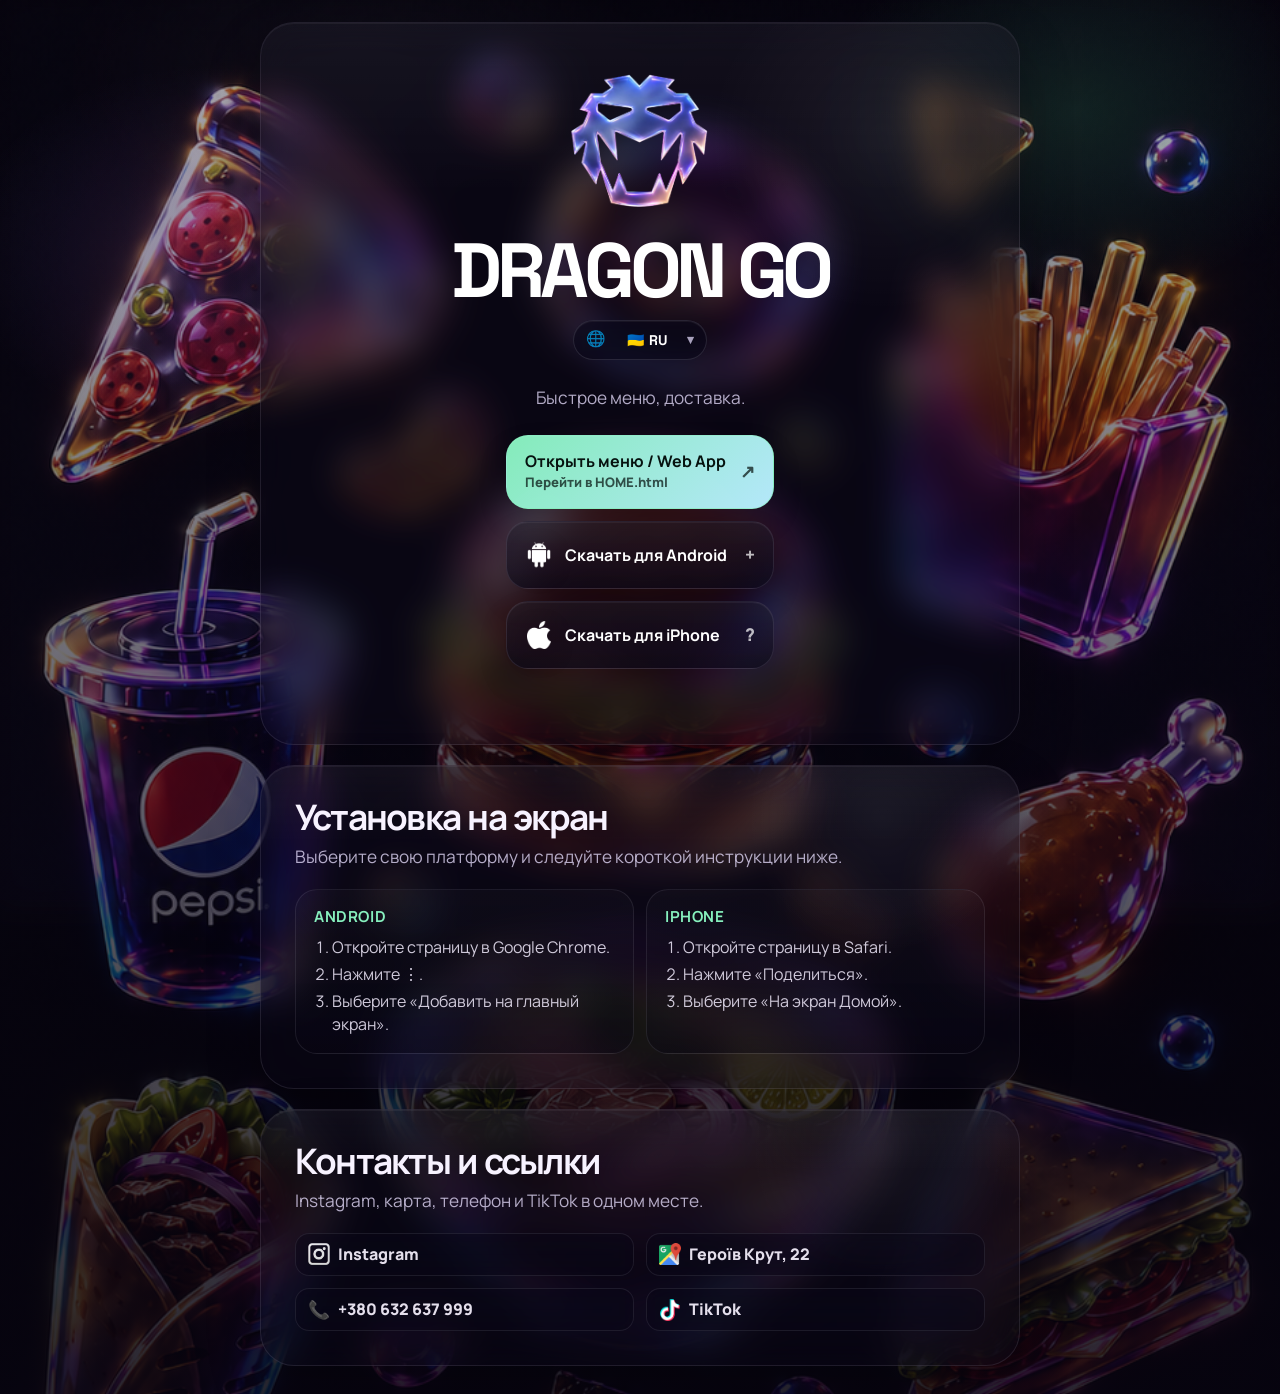
==== commit 57737d83: "Refresh Dragon Go home experience" ====
--- a/index.html
+++ b/index.html
@@ -131,10 +131,19 @@
 
     .brand-stack {
       display: grid;
-      gap: 6px;
-    }
-
-    .brand-stack strong {
+      gap: 10px;
+      justify-items: center;
+    }
+
+    .brand-head {
+      display: flex;
+      align-items: center;
+      justify-content: center;
+      gap: 14px;
+      flex-wrap: wrap;
+    }
+
+    .brand-head strong {
       font-size: clamp(2.6rem, 9vw, 4.8rem);
       line-height: 0.92;
       letter-spacing: -0.07em;
@@ -170,6 +179,51 @@
       gap: 24px;
       padding-top: clamp(28px, 7vw, 42px);
       animation: landing-card-in 0.86s cubic-bezier(0.22, 1, 0.36, 1) 1.08s both;
+    }
+
+    .lang-switch {
+      position: relative;
+      display: inline-flex;
+      align-items: center;
+      gap: 8px;
+      min-height: 40px;
+      padding: 0 12px;
+      border-radius: 999px;
+      border: 1px solid rgba(234, 224, 255, 0.12);
+      background: rgba(10, 8, 24, 0.54);
+      box-shadow: inset 0 1px 0 rgba(255, 255, 255, 0.05);
+      backdrop-filter: blur(10px);
+      -webkit-backdrop-filter: blur(10px);
+    }
+
+    .lang-switch span {
+      color: rgba(232, 223, 255, 0.7);
+      font-size: 0.98rem;
+      line-height: 1;
+    }
+
+    .lang-switch select {
+      appearance: none;
+      border: none;
+      background: transparent;
+      color: #fff;
+      font: inherit;
+      font-size: 0.88rem;
+      font-weight: 800;
+      cursor: pointer;
+      padding-right: 12px;
+      outline: none;
+    }
+
+    .lang-switch select option {
+      color: #050311;
+    }
+
+    .lang-switch::after {
+      content: "▾";
+      color: rgba(232, 223, 255, 0.72);
+      font-size: 0.82rem;
+      pointer-events: none;
     }
 
     .hero-card::before {
@@ -516,6 +570,14 @@
         align-content: center;
       }
 
+      .brand-head {
+        gap: 10px;
+      }
+
+      .lang-switch {
+        min-height: 38px;
+      }
+
       .install-grid {
         grid-template-columns: 1fr;
       }
@@ -534,24 +596,35 @@
   <div class="intro-screen" aria-hidden="true"></div>
   <main class="landing">
     <section class="hero-card brand-card" aria-labelledby="homeTitle">
-
-
-      <a class="brand" href="HOME.html" id="brandMenuLink" aria-label="Open DRAGON HOME">
+      <a class="brand" href="HOME.html" id="brandMenuLink" aria-label="Open DRAGON HOME" data-i18n-aria-label="brandMenuLabel">
         <img src="logo-glass.png" alt="DRAGON logo">
         <span class="brand-stack">
-          <strong>DRAGON GO</strong>
+          <span class="brand-head">
+            <strong>DRAGON GO</strong>
+            <label class="lang-switch">
+              <span aria-hidden="true">🌐</span>
+              <select id="langSelect" aria-label="Language" data-i18n-aria-label="languageSelectLabel">
+                <option value="ru">🇺🇦 RU</option>
+                <option value="ua">🇺🇦 UA</option>
+                <option value="vn">🇻🇳 VN</option>
+                <option value="zh">🇨🇳 ZH</option>
+                <option value="pl">🇵🇱 PL</option>
+                <option value="de">🇩🇪 DE</option>
+              </select>
+            </label>
+          </span>
         </span>
       </a>
 
       <div class="copy">
-        <p>Быстрое меню, доставка.</p>
+        <p data-i18n="qrTagline">Быстрое меню, доставка.</p>
       </div>
 
-      <section class="actions" aria-label="DRAGON GO actions">
+      <section class="actions" aria-label="DRAGON GO actions" data-i18n-aria-label="actionsLabel">
         <a class="action primary" href="HOME.html" id="openMenuButton">
           <span class="action-copy">
-            <strong>Открыть меню / Web App</strong>
-            <small>Перейти в HOME.html</small>
+            <strong data-i18n="openAppTitle">Открыть меню / Web App</strong>
+            <small data-i18n="openAppHint">Перейти в HOME.html</small>
           </span>
           <span class="action-arrow" aria-hidden="true">↗</span>
         </a>
@@ -559,7 +632,7 @@
           <span class="action-label">
             <img class="action-icon-img" src="images/icon/android.png" alt="">
             <span class="action-copy">
-              <strong>Скачать для Android</strong>
+              <strong data-i18n="androidTitle">Скачать для Android</strong>
             </span>
           </span>
           <span class="action-arrow" aria-hidden="true">+</span>
@@ -568,7 +641,7 @@
           <span class="action-label">
             <img class="action-icon-img" src="images/icon/apple.png" alt="">
             <span class="action-copy">
-              <strong>Скачать для iPhone</strong>
+              <strong data-i18n="iphoneTitle">Скачать для iPhone</strong>
             </span>
           </span>
           <span class="action-arrow" aria-hidden="true">?</span>
@@ -580,25 +653,25 @@
 
     <section class="hero-card info-card" aria-labelledby="installTitle">
       <div class="copy">
-        <h2 class="section-title" id="installTitle">Установка на экран</h2>
-        <p class="section-copy">Выберите свою платформу и следуйте короткой инструкции ниже.</p>
+        <h2 class="section-title" id="installTitle" data-i18n="installTitle">Установка на экран</h2>
+        <p class="section-copy" data-i18n="installCopy">Выберите свою платформу и следуйте короткой инструкции ниже.</p>
       </div>
       <div class="install-grid">
         <section class="hint" id="androidHint">
-          <strong>Android</strong>
+          <strong data-i18n="androidHeader">Android</strong>
           <ol>
-            <li>Откройте страницу в Google Chrome.</li>
-            <li>Нажмите ⋮.</li>
-            <li>Выберите “Добавить на главный экран”.</li>
+            <li data-i18n="androidStep1">Откройте страницу в Google Chrome.</li>
+            <li data-i18n="androidStep2">Нажмите ⋮.</li>
+            <li data-i18n="androidStep3">Выберите “Добавить на главный экран”.</li>
           </ol>
         </section>
 
         <section class="hint" id="iphoneHint">
-          <strong>iPhone</strong>
+          <strong data-i18n="iphoneHeader">iPhone</strong>
           <ol>
-            <li>Откройте страницу в Safari.</li>
-            <li>Нажмите “Поделиться”.</li>
-            <li>Выберите “На экран Домой”.</li>
+            <li data-i18n="iphoneStep1">Откройте страницу в Safari.</li>
+            <li data-i18n="iphoneStep2">Нажмите “Поделиться”.</li>
+            <li data-i18n="iphoneStep3">Выберите “На экран Домой”.</li>
           </ol>
         </section>
       </div>
@@ -606,18 +679,18 @@
 
     <section class="hero-card social-card" aria-labelledby="contactsTitle">
       <div class="copy">
-        <h2 class="section-title" id="contactsTitle">Контакты и ссылки</h2>
-        <p class="section-copy">Instagram, карта, телефон и TikTok в одном месте.</p>
+        <h2 class="section-title" id="contactsTitle" data-i18n="contactsTitle">Контакты и ссылки</h2>
+        <p class="section-copy" data-i18n="contactsCopy">Instagram, карта, телефон и TikTok в одном месте.</p>
       </div>
 
-      <nav class="footer-strip" aria-label="DRAGON links">
+      <nav class="footer-strip" aria-label="DRAGON links" data-i18n-aria-label="linksLabel">
         <a class="footer-link" href="https://www.instagram.com/cyber_dragon_dlv/" target="_blank" rel="noopener noreferrer">
           <img src="images/icon/ig.png" alt="">
           <span>Instagram</span>
         </a>
         <a class="footer-link" href="https://maps.google.com/?q=Героїв%20Крут%2022%2C%20Одеса" target="_blank" rel="noopener noreferrer">
           <img src="images/icon/maps.png" alt="">
-          <span>Героїв Крут, 22</span>
+          <span data-i18n="mapLabel">Героїв Крут, 22</span>
         </a>
         <a class="footer-link" href="tel:+380632637999">
           <span class="emoji" aria-hidden="true">📞</span>
@@ -633,13 +706,235 @@
 
   <script>
     (() => {
+      const LANG_KEY = "CD_LANG";
+      const SUPPORTED_LANGS = ["ru", "ua", "vn", "zh", "pl", "de"];
+      const I18N = {
+        ru: {
+          pageTitle: "DRAGON.com - Быстрое меню",
+          language: "Язык",
+          languageSelectLabel: "Выбор языка",
+          brandMenuLabel: "Открыть DRAGON HOME",
+          qrTagline: "Быстрое меню, доставка.",
+          actionsLabel: "Действия DRAGON GO",
+          openAppTitle: "Открыть меню / Web App",
+          openAppHint: "Перейти в HOME.html",
+          androidTitle: "Скачать для Android",
+          iphoneTitle: "Скачать для iPhone",
+          installTitle: "Установка на экран",
+          installCopy: "Выберите свою платформу и следуйте короткой инструкции ниже.",
+          androidHeader: "Android",
+          androidStep1: "Откройте страницу в Google Chrome.",
+          androidStep2: "Нажмите ⋮.",
+          androidStep3: "Выберите «Добавить на главный экран».",
+          iphoneHeader: "iPhone",
+          iphoneStep1: "Откройте страницу в Safari.",
+          iphoneStep2: "Нажмите «Поделиться».",
+          iphoneStep3: "Выберите «На экран Домой».",
+          contactsTitle: "Контакты и ссылки",
+          contactsCopy: "Instagram, карта, телефон и TikTok в одном месте.",
+          linksLabel: "Ссылки DRAGON",
+          mapLabel: "Героїв Крут, 22",
+          statusInstalled: "DRAGON установлен на главный экран.",
+          statusUseChromeMenu: "Если кнопка установки не появилась, используйте меню Chrome.",
+          statusIphoneShare: "На iPhone установка делается через кнопку «Поделиться»."
+        },
+        ua: {
+          pageTitle: "DRAGON.com - Швидке меню",
+          language: "Мова",
+          languageSelectLabel: "Вибір мови",
+          brandMenuLabel: "Відкрити DRAGON HOME",
+          qrTagline: "Швидке меню, доставка.",
+          actionsLabel: "Дії DRAGON GO",
+          openAppTitle: "Відкрити меню / Web App",
+          openAppHint: "Перейти до HOME.html",
+          androidTitle: "Завантажити для Android",
+          iphoneTitle: "Завантажити для iPhone",
+          installTitle: "Встановлення на екран",
+          installCopy: "Оберіть свою платформу та виконайте коротку інструкцію нижче.",
+          androidHeader: "Android",
+          androidStep1: "Відкрийте сторінку в Google Chrome.",
+          androidStep2: "Натисніть ⋮.",
+          androidStep3: "Оберіть «Додати на головний екран».",
+          iphoneHeader: "iPhone",
+          iphoneStep1: "Відкрийте сторінку в Safari.",
+          iphoneStep2: "Натисніть «Поділитися».",
+          iphoneStep3: "Оберіть «На екран Додому».",
+          contactsTitle: "Контакти та посилання",
+          contactsCopy: "Instagram, карта, телефон і TikTok в одному місці.",
+          linksLabel: "Посилання DRAGON",
+          mapLabel: "Героїв Крут, 22",
+          statusInstalled: "DRAGON встановлено на головний екран.",
+          statusUseChromeMenu: "Якщо кнопка встановлення не з’явилася, скористайтеся меню Chrome.",
+          statusIphoneShare: "На iPhone встановлення робиться через кнопку «Поділитися»."
+        },
+        vn: {
+          pageTitle: "DRAGON.com - Menu nhanh",
+          language: "Ngôn ngữ",
+          languageSelectLabel: "Chọn ngôn ngữ",
+          brandMenuLabel: "Mở DRAGON HOME",
+          qrTagline: "Menu nhanh, giao hàng.",
+          actionsLabel: "Thao tác DRAGON GO",
+          openAppTitle: "Mở menu / Web App",
+          openAppHint: "Đi tới HOME.html",
+          androidTitle: "Tải cho Android",
+          iphoneTitle: "Tải cho iPhone",
+          installTitle: "Cài đặt lên màn hình",
+          installCopy: "Chọn nền tảng của bạn và làm theo hướng dẫn ngắn bên dưới.",
+          androidHeader: "Android",
+          androidStep1: "Mở trang này trong Google Chrome.",
+          androidStep2: "Nhấn ⋮.",
+          androidStep3: "Chọn “Thêm vào màn hình chính”.",
+          iphoneHeader: "iPhone",
+          iphoneStep1: "Mở trang này trong Safari.",
+          iphoneStep2: "Nhấn “Chia sẻ”.",
+          iphoneStep3: "Chọn “Thêm vào Màn hình chính”.",
+          contactsTitle: "Liên hệ và liên kết",
+          contactsCopy: "Instagram, bản đồ, điện thoại và TikTok trong cùng một nơi.",
+          linksLabel: "Liên kết DRAGON",
+          mapLabel: "Heroiv Krut, 22",
+          statusInstalled: "DRAGON đã được cài lên màn hình chính.",
+          statusUseChromeMenu: "Nếu nút cài đặt không xuất hiện, hãy dùng menu Chrome.",
+          statusIphoneShare: "Trên iPhone, hãy cài đặt qua nút “Chia sẻ”."
+        },
+        zh: {
+          pageTitle: "DRAGON.com - 快速菜单",
+          language: "语言",
+          languageSelectLabel: "选择语言",
+          brandMenuLabel: "打开 DRAGON HOME",
+          qrTagline: "快速菜单，支持配送。",
+          actionsLabel: "DRAGON GO 操作",
+          openAppTitle: "打开菜单 / Web App",
+          openAppHint: "前往 HOME.html",
+          androidTitle: "下载 Android 版",
+          iphoneTitle: "下载 iPhone 版",
+          installTitle: "安装到主屏幕",
+          installCopy: "选择你的平台，并按照下面的简短说明操作。",
+          androidHeader: "Android",
+          androidStep1: "在 Google Chrome 中打开此页面。",
+          androidStep2: "点击 ⋮。",
+          androidStep3: "选择“添加到主屏幕”。",
+          iphoneHeader: "iPhone",
+          iphoneStep1: "在 Safari 中打开此页面。",
+          iphoneStep2: "点击“分享”。",
+          iphoneStep3: "选择“添加到主屏幕”。",
+          contactsTitle: "联系与链接",
+          contactsCopy: "Instagram、地图、电话和 TikTok 都在这里。",
+          linksLabel: "DRAGON 链接",
+          mapLabel: "Героїв Крут, 22",
+          statusInstalled: "DRAGON 已安装到主屏幕。",
+          statusUseChromeMenu: "如果没有出现安装按钮，请使用 Chrome 菜单。",
+          statusIphoneShare: "在 iPhone 上，请通过“分享”按钮安装。"
+        },
+        pl: {
+          pageTitle: "DRAGON.com - Szybkie menu",
+          language: "Język",
+          languageSelectLabel: "Wybór języka",
+          brandMenuLabel: "Otwórz DRAGON HOME",
+          qrTagline: "Szybkie menu, dostawa.",
+          actionsLabel: "Akcje DRAGON GO",
+          openAppTitle: "Otwórz menu / Web App",
+          openAppHint: "Przejdź do HOME.html",
+          androidTitle: "Pobierz na Androida",
+          iphoneTitle: "Pobierz na iPhone'a",
+          installTitle: "Instalacja na ekranie",
+          installCopy: "Wybierz swoją platformę i postępuj zgodnie z krótką instrukcją poniżej.",
+          androidHeader: "Android",
+          androidStep1: "Otwórz stronę w Google Chrome.",
+          androidStep2: "Naciśnij ⋮.",
+          androidStep3: "Wybierz „Dodaj do ekranu głównego”.",
+          iphoneHeader: "iPhone",
+          iphoneStep1: "Otwórz stronę w Safari.",
+          iphoneStep2: "Naciśnij „Udostępnij”.",
+          iphoneStep3: "Wybierz „Do ekranu początkowego”.",
+          contactsTitle: "Kontakty i linki",
+          contactsCopy: "Instagram, mapa, telefon i TikTok w jednym miejscu.",
+          linksLabel: "Linki DRAGON",
+          mapLabel: "Heroiv Krut, 22",
+          statusInstalled: "DRAGON został zainstalowany na ekranie głównym.",
+          statusUseChromeMenu: "Jeśli przycisk instalacji się nie pojawił, użyj menu Chrome.",
+          statusIphoneShare: "Na iPhonie instalacja odbywa się przez przycisk „Udostępnij”."
+        },
+        de: {
+          pageTitle: "DRAGON.com - Schnellmenü",
+          language: "Sprache",
+          languageSelectLabel: "Sprache auswählen",
+          brandMenuLabel: "DRAGON HOME öffnen",
+          qrTagline: "Schnellmenü, Lieferung.",
+          actionsLabel: "DRAGON GO Aktionen",
+          openAppTitle: "Menü öffnen / Web App",
+          openAppHint: "Zu HOME.html wechseln",
+          androidTitle: "Für Android herunterladen",
+          iphoneTitle: "Für iPhone herunterladen",
+          installTitle: "Zum Startbildschirm hinzufügen",
+          installCopy: "Wähle deine Plattform und folge der kurzen Anleitung unten.",
+          androidHeader: "Android",
+          androidStep1: "Öffne die Seite in Google Chrome.",
+          androidStep2: "Tippe auf ⋮.",
+          androidStep3: "Wähle „Zum Startbildschirm hinzufügen“.",
+          iphoneHeader: "iPhone",
+          iphoneStep1: "Öffne die Seite in Safari.",
+          iphoneStep2: "Tippe auf „Teilen“.",
+          iphoneStep3: "Wähle „Zum Home-Bildschirm“.",
+          contactsTitle: "Kontakte und Links",
+          contactsCopy: "Instagram, Karte, Telefon und TikTok an einem Ort.",
+          linksLabel: "DRAGON Links",
+          mapLabel: "Heroiv Krut, 22",
+          statusInstalled: "DRAGON wurde zum Startbildschirm hinzugefügt.",
+          statusUseChromeMenu: "Wenn die Installationsschaltfläche nicht erscheint, nutze das Chrome-Menü.",
+          statusIphoneShare: "Auf dem iPhone erfolgt die Installation über die Schaltfläche „Teilen“."
+        }
+      };
+
       const androidButton = document.getElementById("androidInstallButton");
       const iphoneButton = document.getElementById("iphoneInstallButton");
       const openMenuButton = document.getElementById("openMenuButton");
       const androidHint = document.getElementById("androidHint");
       const iphoneHint = document.getElementById("iphoneHint");
+      const langSelect = document.getElementById("langSelect");
       const status = document.getElementById("installStatus");
+      const i18nNodes = Array.from(document.querySelectorAll("[data-i18n]"));
+      const i18nAriaLabels = Array.from(document.querySelectorAll("[data-i18n-aria-label]"));
       let deferredPrompt = null;
+      let LANG = normalizeLang(localStorage.getItem(LANG_KEY) || document.documentElement.lang || "ru");
+
+      function normalizeLang(value) {
+        return SUPPORTED_LANGS.includes(value) ? value : "ru";
+      }
+
+      function L() {
+        return I18N[LANG] || I18N.ru;
+      }
+
+      function textByKey(key) {
+        return String(key || "")
+          .split(".")
+          .reduce((value, part) => (value && Object.prototype.hasOwnProperty.call(value, part) ? value[part] : undefined), L());
+      }
+
+      function applyTranslatedNodes() {
+        i18nNodes.forEach(node => {
+          const value = textByKey(node.dataset.i18n);
+          if (typeof value === "string") node.textContent = value;
+        });
+
+        i18nAriaLabels.forEach(node => {
+          const value = textByKey(node.dataset.i18nAriaLabel);
+          if (typeof value === "string") node.setAttribute("aria-label", value);
+        });
+      }
+
+      function applyLang(value) {
+        LANG = normalizeLang(value);
+        document.documentElement.lang = LANG;
+        if (langSelect) langSelect.value = LANG;
+        document.title = L().pageTitle || document.title;
+        applyTranslatedNodes();
+      }
+
+      function setLang(value) {
+        applyLang(value);
+        localStorage.setItem(LANG_KEY, LANG);
+      }
 
       function setStatus(text) {
         if (status) status.textContent = text || "";
@@ -655,7 +950,7 @@
         return window.matchMedia?.("(display-mode: standalone)").matches || window.navigator.standalone === true;
       }
 
-      if ("serviceWorker" in navigator) {
+      if ("serviceWorker" in navigator && window.location.protocol !== "file:") {
         window.addEventListener("load", () => {
           navigator.serviceWorker.register("sw.js").catch(error => {
             console.warn("Service worker registration failed", error);
@@ -671,7 +966,7 @@
 
       window.addEventListener("appinstalled", () => {
         deferredPrompt = null;
-        setStatus("DRAGON установлен на главный экран.");
+        setStatus(L().statusInstalled || "DRAGON установлен на главный экран.");
       });
 
       async function handleAndroidInstall() {
@@ -680,7 +975,7 @@
           return;
         }
         if (!deferredPrompt) {
-          setStatus("Если кнопка установки не появилась, используйте меню Chrome.");
+          setStatus(L().statusUseChromeMenu || "Если кнопка установки не появилась, используйте меню Chrome.");
           showHint(androidHint);
           return;
         }
@@ -698,10 +993,21 @@
           window.location.href = openMenuButton?.href || "HOME.html";
           return;
         }
-        setStatus("На iPhone установка делается через кнопку “Поделиться”.");
+        setStatus(L().statusIphoneShare || "На iPhone установка делается через кнопку «Поделиться».");
         showHint(iphoneHint);
       }
 
+      langSelect?.addEventListener("change", event => {
+        setLang(event.target.value);
+      });
+
+      window.addEventListener("storage", event => {
+        if (event.key === LANG_KEY) {
+          applyLang(event.newValue || "ru");
+        }
+      });
+
+      applyLang(LANG);
       androidButton?.addEventListener("click", handleAndroidInstall);
       iphoneButton?.addEventListener("click", handleIphoneInstall);
     })();
--- a/dragon-theme.css
+++ b/dragon-theme.css
@@ -161,7 +161,7 @@
   --entry-bar-padding: 10px 12px;
   --entry-bar-radius: 28px;
   --entry-bar-margin-bottom: 18px;
-  --entry-bar-border: rgba(245, 239, 255, 0.24);
+  --entry-bar-border: rgba(245, 239, 255, 0.096);
   --entry-bar-bg: var(--ng-panel);
   --entry-bar-shadow:
     var(--ng-outer-shadow),
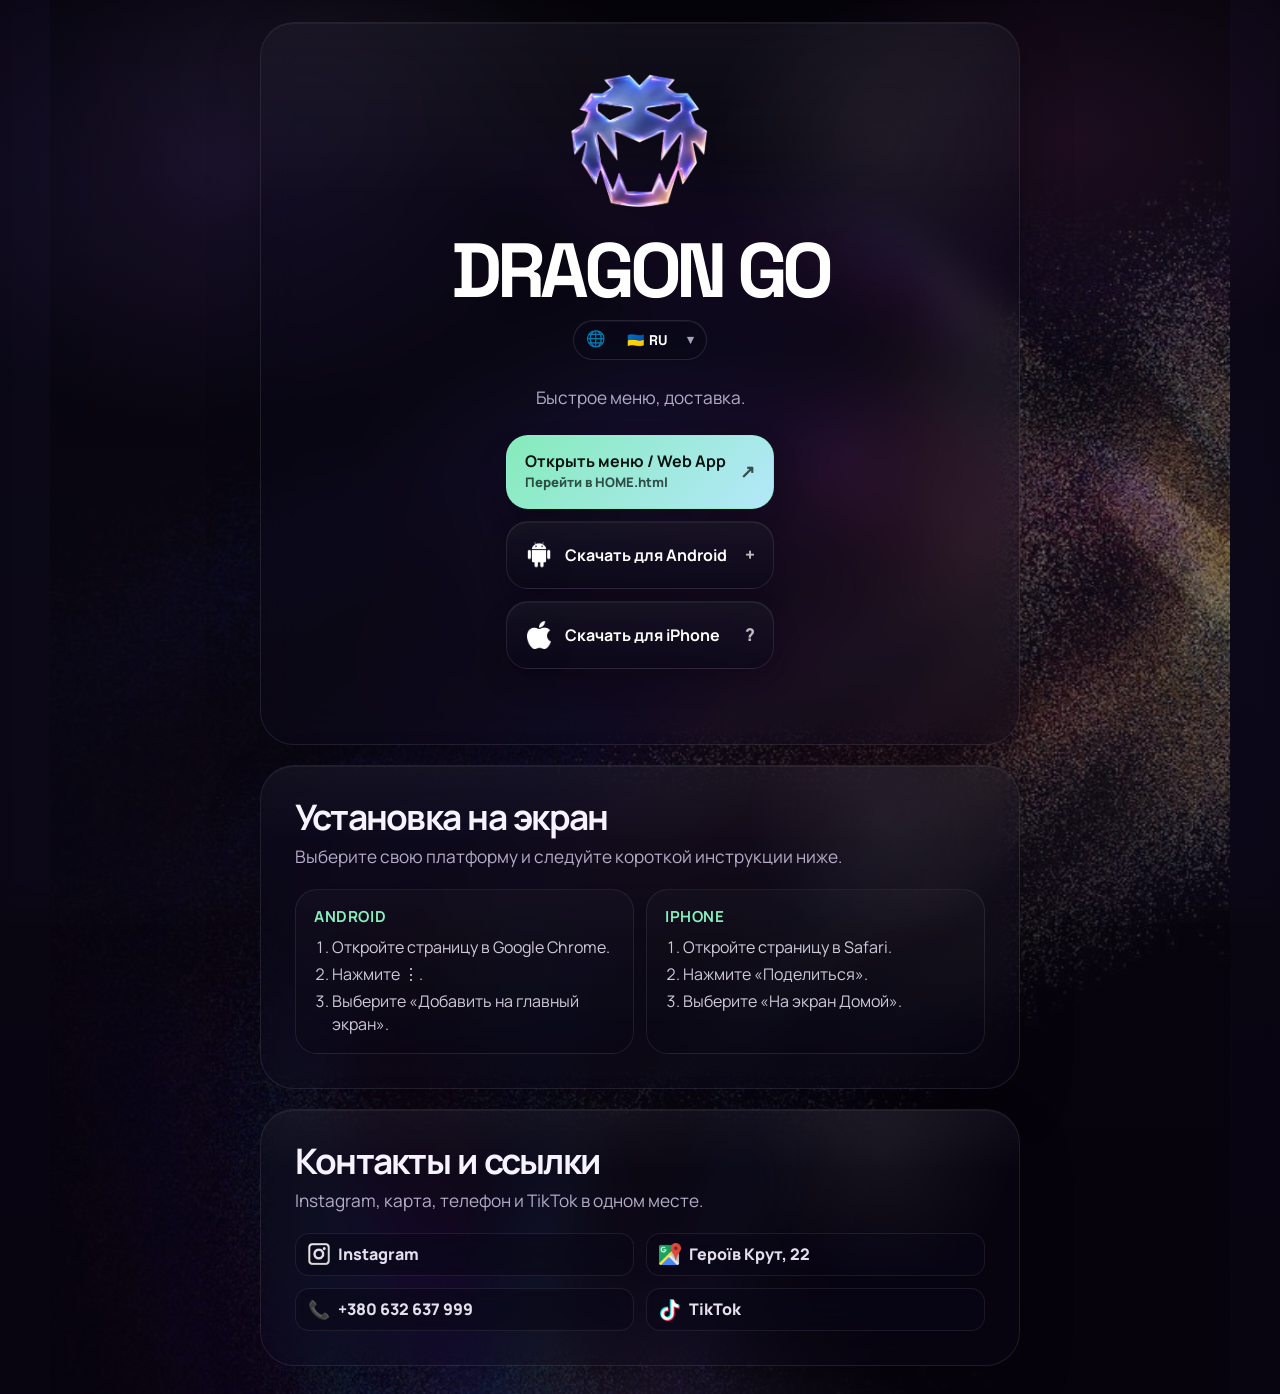
==== commit 50033eff: "Update Dragon GO ordering system" ====
--- a/index.html
+++ b/index.html
@@ -596,7 +596,7 @@
   <div class="intro-screen" aria-hidden="true"></div>
   <main class="landing">
     <section class="hero-card brand-card" aria-labelledby="homeTitle">
-      <a class="brand" href="HOME.html" id="brandMenuLink" aria-label="Open DRAGON HOME" data-i18n-aria-label="brandMenuLabel">
+      <a class="brand" href="https://jktigr.github.io/DRAGON-GO/HOME.html" id="brandMenuLink" aria-label="Open DRAGON HOME" data-i18n-aria-label="brandMenuLabel">
         <img src="logo-glass.png" alt="DRAGON logo">
         <span class="brand-stack">
           <span class="brand-head">
@@ -621,7 +621,7 @@
       </div>
 
       <section class="actions" aria-label="DRAGON GO actions" data-i18n-aria-label="actionsLabel">
-        <a class="action primary" href="HOME.html" id="openMenuButton">
+        <a class="action primary" href="https://jktigr.github.io/DRAGON-GO/HOME.html" id="openMenuButton">
           <span class="action-copy">
             <strong data-i18n="openAppTitle">Открыть меню / Web App</strong>
             <small data-i18n="openAppHint">Перейти в HOME.html</small>
@@ -971,7 +971,7 @@
 
       async function handleAndroidInstall() {
         if (isStandalone()) {
-          window.location.href = openMenuButton?.href || "HOME.html";
+          window.location.href = openMenuButton?.href || "https://jktigr.github.io/DRAGON-GO/HOME.html";
           return;
         }
         if (!deferredPrompt) {
@@ -990,7 +990,7 @@
 
       function handleIphoneInstall() {
         if (isStandalone()) {
-          window.location.href = openMenuButton?.href || "HOME.html";
+          window.location.href = openMenuButton?.href || "https://jktigr.github.io/DRAGON-GO/HOME.html";
           return;
         }
         setStatus(L().statusIphoneShare || "На iPhone установка делается через кнопку «Поделиться».");
--- a/dragon-theme.css
+++ b/dragon-theme.css
@@ -5,7 +5,6 @@
 
 /* @import url for fonts */
 @import url("https://fonts.googleapis.com/css2?family=Manrope:wght@400;500;700;800&family=Space+Grotesk:wght@500;700&display=swap");
-@import url("base.css");
 
 /* ============================================================
    COLOR PALETTE - Core Variables
@@ -364,8 +363,8 @@
     radial-gradient(700px 520px at 84% 10%, rgba(255, 104, 218, 0.09), transparent 44%),
     radial-gradient(520px 360px at 50% 34%, rgba(109, 124, 255, 0.07), transparent 54%),
     linear-gradient(180deg, rgba(8, 5, 16, 0.38) 0%, rgba(13, 8, 24, 0.5) 38%, rgba(9, 4, 18, 0.7) 100%),
-    url("fon.png") center top / cover no-repeat fixed,
-    var(--bg-primary);
+    url("fon1.png") center top / min(100vw, 1180px) auto no-repeat fixed,
+    var(--bg-primary) !important;
   -webkit-tap-highlight-color: transparent;
   overflow-x: hidden;
   position: relative;
@@ -816,8 +815,8 @@
     radial-gradient(700px 520px at 84% 10%, rgba(255, 104, 218, 0.09), transparent 44%),
     radial-gradient(520px 360px at 50% 34%, rgba(109, 124, 255, 0.07), transparent 54%),
     linear-gradient(180deg, rgba(8, 5, 16, 0.38) 0%, rgba(13, 8, 24, 0.5) 38%, rgba(9, 4, 18, 0.7) 100%),
-    url("fon.png") center top / cover no-repeat fixed,
-    var(--bg);
+    url("fon1.png") center top / min(100vw, 1180px) auto no-repeat fixed,
+    var(--bg) !important;
 }
 
 body.dragon-unified::before {
@@ -1461,3 +1460,8137 @@
     display: none;
   }
 }
+
+
+/* ============================================================
+   DRAGON MENU SHELL MERGED FROM LEGACY STYLES
+   Keeps menu/profile/dragon_go layout while using one CSS file.
+   ============================================================ */
+
+/* =========================================================
+   CYBER DRAGON / DRAGON
+   Full legacy menu styles - исправленная версия (island mode без скачков)
+   ========================================================= */
+
+html {
+  scroll-behavior: smooth;
+}
+
+:root {
+  --bg: #06040d;
+  --bg-2: #130a24;
+  --text: #f7f2ff;
+  --muted: #b2a8d2;
+
+  --glass: rgba(183, 142, 255, 0.08);
+  --glass-2: rgba(215, 191, 255, 0.14);
+  --glass-3: rgba(23, 15, 41, 0.8);
+  --glass-4: rgba(8, 5, 18, 0.92);
+  --glass-blur: 24px;
+  --glass-saturation: 180%;
+  --ng-outline: rgba(245, 239, 255, 0.22);
+  --ng-outline-soft: rgba(224, 206, 255, 0.12);
+  --ng-panel:
+    radial-gradient(circle at 16% 12%, rgba(255, 255, 255, 0.24), transparent 26%),
+    radial-gradient(circle at 84% 16%, rgba(119, 198, 255, 0.14), transparent 24%),
+    linear-gradient(180deg, rgba(255, 255, 255, 0.18) 0%, rgba(255, 255, 255, 0.08) 16%, rgba(95, 57, 174, 0.18) 42%, rgba(11, 8, 24, 0.88) 100%);
+  --ng-panel-soft:
+    radial-gradient(circle at 12% 10%, rgba(255, 255, 255, 0.16), transparent 24%),
+    radial-gradient(circle at 84% 18%, rgba(255, 118, 220, 0.1), transparent 22%),
+    linear-gradient(180deg, rgba(255, 255, 255, 0.14) 0%, rgba(255, 255, 255, 0.05) 16%, rgba(74, 45, 141, 0.16) 40%, rgba(11, 8, 24, 0.82) 100%);
+  --ng-highlight:
+    linear-gradient(180deg, rgba(255, 255, 255, 0.38), rgba(255, 255, 255, 0.12) 18%, rgba(255, 255, 255, 0.03) 44%, transparent 72%),
+    linear-gradient(115deg, rgba(255, 255, 255, 0.08), transparent 30%, transparent 68%, rgba(122, 209, 255, 0.06));
+  --ng-inner-shadow:
+    inset 0 6px 12px rgba(255, 255, 255, 0.16),
+    inset 0 -40px 40px rgba(6, 3, 18, 0.3),
+    inset 0 -6px 18px rgba(255, 255, 255, 0.12),
+    inset 0 40px 40px rgba(255, 255, 255, 0.06),
+    inset 0 2px 1px rgba(255, 255, 255, 0.72);
+  --ng-outer-shadow:
+    0 24px 54px rgba(5, 2, 18, 0.42),
+    0 0 30px rgba(153, 110, 255, 0.18),
+    0 0 68px rgba(105, 173, 255, 0.08);
+
+  --line: rgba(207, 187, 255, 0.12);
+  --line-strong: rgba(232, 219, 255, 0.22);
+
+  --brandA: #fbf7ff;
+  --brandB: #eadfff;
+  --brandC: #c49fff;
+  --brandD: #8c61ff;
+
+  --ring: rgba(171, 124, 255, 0.34);
+  --neon-red: rgba(176, 97, 255, 0.22);
+  --neon-amber: rgba(255, 118, 221, 0.16);
+  --warm-glow: rgba(255, 117, 214, 0.2);
+  --cool-glow: rgba(110, 141, 255, 0.22);
+  --shadow:
+    0 32px 80px rgba(5, 2, 18, 0.62),
+    0 0 40px rgba(148, 102, 255, 0.18);
+  --shadow-2:
+    0 18px 44px rgba(5, 3, 18, 0.42),
+    0 0 26px rgba(148, 102, 255, 0.14);
+
+  --radius-xs: 12px;
+  --radius-sm: 16px;
+  --radius-md: 20px;
+  --radius-lg: 24px;
+  --radius-xl: 32px;
+  --radius-pill: 999px;
+
+  --header-gap: 10px;
+  --safe-top: max(10px, env(safe-area-inset-top));
+  --safe-bottom: max(10px, env(safe-area-inset-bottom));
+  --island-top: max(4px, env(safe-area-inset-top));
+  --island-w: 420px;
+
+  --content-w: 1180px;
+  --phone-w: 430px;
+
+  --dock-h: 76px;
+  --font-body: "Manrope", "Segoe UI", sans-serif;
+  --font-display: "Space Grotesk", "Manrope", "Segoe UI", sans-serif;
+}
+
+* {
+  box-sizing: border-box;
+}
+
+html,
+body {
+  min-height: 100%;
+}
+
+body {
+  margin: 0;
+  color: var(--text);
+  font: 16px/1.45 var(--font-body);
+  background:
+    radial-gradient(780px 420px at 50% 102%, rgba(219, 198, 255, 0.08), transparent 34%),
+    radial-gradient(760px 540px at 18% 12%, rgba(148, 102, 255, 0.12), transparent 48%),
+    radial-gradient(700px 520px at 84% 10%, rgba(255, 104, 218, 0.09), transparent 44%),
+    radial-gradient(520px 360px at 50% 34%, rgba(109, 124, 255, 0.07), transparent 54%),
+    linear-gradient(180deg, rgba(8, 5, 16, 0.38) 0%, rgba(13, 8, 24, 0.5) 38%, rgba(9, 4, 18, 0.7) 100%),
+    url("fon1.png") center top / min(100vw, 1180px) auto no-repeat fixed,
+    var(--bg);
+  -webkit-tap-highlight-color: transparent;
+  overflow-x: hidden;
+  position: relative;
+}
+
+body::before {
+  content: "";
+  position: fixed;
+  inset: 0;
+  pointer-events: none;
+  z-index: 0;
+  background:
+    url("data:image/svg+xml,%3Csvg xmlns='http://www.w3.org/2000/svg' width='180' height='156' viewBox='0 0 180 156'%3E%3Cg fill='none' stroke='%23b07cff' stroke-opacity='.16' stroke-width='1.15'%3E%3Cpath d='M45 4h34l17 27-17 27H45L28 31Z'/%3E%3Cpath d='M135 4h34l17 27-17 27h-34l-17-27Z'/%3E%3Cpath d='M90 82h34l17 27-17 27H90l-17-27Z'/%3E%3C/g%3E%3C/svg%3E") repeat,
+    repeating-linear-gradient(90deg, rgba(255, 255, 255, 0.02) 0 1px, transparent 1px 54px),
+    radial-gradient(620px 440px at 22% 14%, rgba(190, 130, 255, 0.12), transparent 60%);
+  background-size: 180px 156px, auto, auto;
+  background-position: center top, 0 0, 0 0;
+  filter: drop-shadow(0 0 14px rgba(176, 124, 255, 0.12));
+  mix-blend-mode: screen;
+  opacity: 0.28;
+}
+
+body::after {
+  content: "";
+  position: fixed;
+  inset: 0;
+  pointer-events: none;
+  z-index: 0;
+  background:
+    radial-gradient(360px 220px at 50% 86%, rgba(255, 255, 255, 0.08), transparent 44%),
+    radial-gradient(540px 360px at 48% 22%, rgba(143, 118, 255, 0.16), transparent 58%),
+    radial-gradient(340px 220px at 80% 12%, rgba(255, 118, 220, 0.14), transparent 50%),
+    linear-gradient(180deg, rgba(255, 255, 255, 0.02) 0%, transparent 18%, rgba(8, 5, 18, 0.36) 74%, rgba(7, 4, 16, 0.88) 100%);
+  mix-blend-mode: screen;
+  opacity: 0.58;
+}
+
+img {
+  max-width: 100%;
+  display: block;
+}
+
+button,
+input,
+textarea,
+select {
+  font: inherit;
+}
+
+button {
+  color: inherit;
+}
+
+a {
+  color: inherit;
+}
+
+.app {
+  position: relative;
+  z-index: 1;
+  width: min(var(--content-w), calc(100% - 18px));
+  margin: 0 auto;
+  min-height: 100dvh;
+  padding:
+    calc(var(--safe-top) + 2px)
+    0
+    calc(var(--dock-h) + var(--safe-bottom) + 18px);
+}
+
+/* =========================================================
+   SCROLLBAR
+   ========================================================= */
+
+* {
+  scrollbar-width: thin;
+  scrollbar-color: rgba(255, 255, 255, 0.22) transparent;
+}
+
+*::-webkit-scrollbar {
+  width: 8px;
+  height: 8px;
+}
+
+*::-webkit-scrollbar-track {
+  background: transparent;
+}
+
+*::-webkit-scrollbar-thumb {
+  background: rgba(255, 255, 255, 0.18);
+  border-radius: 999px;
+}
+
+/* =========================================================
+   GLASS FOUNDATION
+   ========================================================= */
+
+.glass,
+.glass-nav,
+.sheet,
+.contact,
+.searchbar,
+.statusbar,
+.bar,
+.nav-pop,
+.mini-popup,
+.card,
+.social-link {
+  color: var(--text);
+  isolation: isolate;
+  backdrop-filter: blur(var(--glass-blur)) saturate(var(--glass-saturation)) contrast(1.06);
+  -webkit-backdrop-filter: blur(var(--glass-blur)) saturate(var(--glass-saturation)) contrast(1.06);
+}
+
+.glass {
+  background: var(--ng-panel-soft);
+  border: 1px solid var(--ng-outline-soft);
+  box-shadow:
+    var(--ng-outer-shadow),
+    var(--ng-inner-shadow);
+}
+
+.glass-nav {
+  background: var(--ng-panel);
+  border: 1px solid var(--ng-outline-soft);
+  box-shadow:
+    var(--ng-outer-shadow),
+    var(--ng-inner-shadow);
+}
+
+.glass::before,
+.glass-nav::before,
+.bar::before,
+.nav-pop::before,
+.sheet::before,
+.status-card::before,
+.social-link::before,
+.dock::before {
+  content: "";
+  position: absolute;
+  inset: 1px;
+  border-radius: inherit;
+  pointer-events: none;
+  background: var(--ng-highlight);
+  opacity: 0.8;
+}
+
+/* =========================================================
+   HEADER
+   ========================================================= */
+
+.header {
+  position: sticky;
+  top: 0;
+  z-index: 60;
+  padding: 0;
+  margin: 0;
+}
+
+.bar {
+  position: relative;
+  display: grid;
+  grid-template-columns: minmax(0, 1fr) auto auto;
+  align-items: center;
+  gap: 10px;
+  width: 100%;
+  padding: 10px 8px;
+  border-radius: 28px;
+  background: var(--ng-panel);
+  border: 1px solid var(--ng-outline-soft);
+  box-shadow:
+    var(--ng-outer-shadow),
+    var(--ng-inner-shadow);
+  backdrop-filter: blur(28px) saturate(185%) contrast(1.06);
+  -webkit-backdrop-filter: blur(28px) saturate(185%) contrast(1.06);
+  overflow: visible;
+}
+
+.bar::before {
+  opacity: 0.88;
+}
+
+.brand {
+  position: relative;
+  z-index: 1;
+  margin: 0;
+  min-width: 0;
+  display: flex;
+  align-items: center;
+  gap: 10px;
+  font-family: var(--font-display);
+  font-weight: 900;
+  letter-spacing: 0.04em;
+  text-transform: lowercase;
+  line-height: 1;
+  font-size: clamp(1rem, 2vw, 1.2rem);
+  cursor: pointer;
+  white-space: nowrap;
+  overflow: hidden;
+  text-overflow: ellipsis;
+}
+
+.brand .mark {
+  height: 34px;
+  width: auto;
+  flex: 0 0 auto;
+  filter: none;
+}
+
+.brand-label {
+  display: inline-block;
+  font-size: clamp(0.92rem, 1.6vw, 1.02rem);
+  font-weight: 700;
+  letter-spacing: 0.08em;
+  text-transform: uppercase;
+  color: var(--brandA);
+  text-shadow: none;
+}
+
+.lang {
+  position: relative;
+  z-index: 1;
+}
+
+.lang select,
+.lang-inline select {
+  appearance: none;
+  -webkit-appearance: none;
+  border: 1px solid rgba(214, 196, 255, 0.12);
+  background:
+    linear-gradient(180deg, rgba(115, 79, 209, 0.22), rgba(27, 18, 52, 0.42));
+  color: var(--text);
+  border-radius: 16px;
+  padding: 9px 34px 9px 14px;
+  min-height: 42px;
+  outline: none;
+  box-shadow:
+    inset 0 1px 0 rgba(255, 255, 255, 0.14),
+    0 8px 18px rgba(0, 0, 0, 0.16),
+    0 0 14px rgba(156, 109, 255, 0.1);
+}
+
+.lang select {
+  min-width: 88px;
+}
+
+.burger {
+  position: relative;
+  z-index: 1;
+  width: 42px;
+  height: 42px;
+  flex: 0 0 42px;
+  display: grid;
+  place-items: center;
+  border: none;
+  border-radius: 16px;
+  background:
+    linear-gradient(180deg, rgba(115, 79, 209, 0.22), rgba(27, 18, 52, 0.42));
+  border: 1px solid rgba(214, 196, 255, 0.12);
+  cursor: pointer;
+  box-shadow:
+    inset 0 1px 0 rgba(255, 255, 255, 0.14),
+    0 8px 18px rgba(0, 0, 0, 0.16),
+    0 0 14px rgba(156, 109, 255, 0.1);
+}
+
+.burger:hover,
+.lang select:hover,
+.lang-inline select:hover {
+  border-color: var(--line-strong);
+}
+
+.burger:active {
+  transform: translateY(1px) scale(0.98);
+}
+
+.nav-pop {
+  position: absolute;
+  top: calc(100% + 10px);
+  right: 0;
+  min-width: 240px;
+  padding: 8px;
+  border-radius: 22px;
+  background: var(--ng-panel);
+  border: 1px solid var(--ng-outline);
+  box-shadow:
+    0 24px 46px rgba(5, 2, 18, 0.48),
+    0 0 28px rgba(155, 108, 255, 0.18),
+    var(--ng-inner-shadow);
+  display: none;
+  z-index: 90;
+}
+
+.nav-pop.open {
+  display: block;
+  animation: popIn 0.18s ease;
+}
+
+@keyframes popIn {
+  from {
+    opacity: 0;
+    transform: translateY(-6px) scale(0.98);
+  }
+  to {
+    opacity: 1;
+    transform: translateY(0) scale(1);
+  }
+}
+
+.nav-pop a,
+.nav-pop .lang-inline {
+  display: flex;
+  align-items: center;
+  gap: 10px;
+  min-height: 46px;
+  padding: 10px 12px;
+  border-radius: 16px;
+  text-decoration: none;
+}
+
+.nav-pop a:hover,
+.nav-pop .lang-inline:hover {
+  background: rgba(171, 123, 255, 0.12);
+}
+
+.nav-pop hr {
+  border: none;
+  height: 1px;
+  background: rgba(214, 196, 255, 0.14);
+  margin: 8px 2px;
+}
+
+.lang-inline {
+  justify-content: space-between;
+  gap: 12px;
+}
+
+/* =========================================================
+   HERO
+   ========================================================= */
+
+.hero {
+  position: relative;
+  margin: 8px 0 10px;
+  display: grid;
+  grid-template-columns: 1fr;
+  gap: 0;
+  min-height: auto;
+  padding-top: 0;
+  border-radius: 30px;
+  background:
+    radial-gradient(circle at 14% 10%, rgba(255, 255, 255, 0.14), transparent 20%),
+    radial-gradient(circle at 86% 18%, rgba(114, 192, 255, 0.1), transparent 22%),
+    linear-gradient(180deg, rgba(26, 16, 48, 0.96), rgba(8, 6, 18, 0.98));
+  border: 1px solid rgba(228, 214, 255, 0.14);
+  box-shadow:
+    0 24px 56px rgba(5, 2, 18, 0.34),
+    0 0 28px rgba(149, 106, 255, 0.14),
+    0 0 62px rgba(99, 179, 255, 0.06),
+    inset 0 6px 12px rgba(255, 255, 255, 0.08),
+    inset 0 -30px 34px rgba(6, 3, 18, 0.24),
+    inset 0 2px 1px rgba(255, 255, 255, 0.12);
+  isolation: isolate;
+  overflow: hidden;
+}
+
+.hero::after {
+  content: "";
+  position: absolute;
+  left: 0;
+  right: 0;
+  bottom: 0;
+  height: 220px;
+  background: linear-gradient(180deg, rgba(8, 5, 18, 0) 0%, rgba(10, 8, 22, 0.62) 62%, rgba(7, 4, 16, 0.84) 100%);
+  pointer-events: none;
+  z-index: 2;
+}
+
+.hero-media {
+  position: relative;
+  isolation: isolate;
+  grid-column: 1 / -1;
+  grid-row: 1 / -1;
+  margin-top: 0;
+  align-self: start;
+}
+
+.hero-media::before {
+  display: none;
+}
+
+.hero-media::after {
+  content: "";
+  position: absolute;
+  left: 12%;
+  right: 6%;
+  bottom: -8%;
+  height: 38%;
+  border-radius: 50%;
+  background:
+    radial-gradient(circle at 50% 14%, rgba(255, 255, 255, 0.5), rgba(197, 161, 255, 0.24) 24%, rgba(121, 82, 223, 0.16) 48%, transparent 76%);
+  filter: blur(24px);
+  opacity: 0.84;
+  pointer-events: none;
+  z-index: 2;
+}
+
+.promo {
+  display: block;
+  width: 100%;
+  aspect-ratio: 1.88/1;
+  position: relative;
+  z-index: 1;
+  border-radius: 24px 24px 18px 18px;
+  object-fit: cover;
+  object-position: center top;
+  border: none;
+  box-shadow:
+    0 24px 56px rgba(5, 2, 18, 0.42);
+  background: linear-gradient(180deg, rgba(19, 12, 37, 0.98), rgba(8, 5, 18, 0.98));
+  filter: saturate(0.92) brightness(0.88) contrast(1.04);
+}
+
+.promo-video {
+  border-radius: inherit;
+  object-fit: cover;
+  object-position: center 34%;
+  transform: scale(1.02);
+  transform-origin: center;
+}
+
+.promo-fallback {
+  display: none;
+}
+
+.hero-media.is-fallback .promo-video {
+  display: none;
+}
+
+.hero-media.is-fallback .promo-fallback {
+  display: block;
+}
+
+.social {
+  position: relative;
+  z-index: 5;
+  display: flex;
+  grid-column: 1 / -1;
+  justify-content: center;
+  gap: 14px;
+  flex-wrap: wrap;
+  width: 100%;
+  margin-top: -78px;
+  padding: 0 16px 20px;
+}
+
+.social-link {
+  position: relative;
+  width: 52px;
+  height: 52px;
+  border-radius: 18px;
+  display: flex;
+  align-items: center;
+  justify-content: center;
+  overflow: hidden;
+  text-decoration: none;
+  background: var(--ng-panel-soft);
+  border: 1px solid var(--ng-outline-soft);
+  box-shadow:
+    0 20px 40px rgba(5, 2, 18, 0.34),
+    0 0 22px rgba(155, 108, 255, 0.14),
+    inset 0 6px 12px rgba(255, 255, 255, 0.12),
+    inset 0 -18px 24px rgba(6, 3, 18, 0.18),
+    inset 0 2px 1px rgba(255, 255, 255, 0.6);
+  backdrop-filter: blur(20px) saturate(165%) contrast(1.05);
+  -webkit-backdrop-filter: blur(20px) saturate(165%) contrast(1.05);
+  transition:
+    transform 0.18s ease,
+    box-shadow 0.22s ease,
+    border-color 0.22s ease,
+    background 0.22s ease;
+}
+
+.social-link:hover {
+  transform: translateY(-2px) scale(1.02);
+  border-color: rgba(255, 255, 255, 0.16);
+}
+
+.social-link img {
+  width: 28px;
+  height: 28px;
+  object-fit: contain;
+}
+
+/* PAY button */
+.pay-switcher {
+  width: auto;
+  min-width: 156px;
+  height: 48px;
+  padding: 0 12px;
+  gap: 6px;
+  justify-content: center;
+  isolation: isolate;
+  background:
+    radial-gradient(circle at 18% 18%, rgba(255, 255, 255, 0.34), transparent 28%),
+    radial-gradient(circle at 82% 24%, rgba(216, 196, 255, 0.18), transparent 24%),
+    linear-gradient(180deg, rgba(255, 255, 255, 0.2), rgba(255, 255, 255, 0.08) 34%, rgba(93, 57, 166, 0.2) 100%);
+  border: 1px solid rgba(255, 255, 255, 0.22);
+  box-shadow:
+    0 18px 34px rgba(5, 2, 18, 0.28),
+    0 0 24px rgba(170, 132, 255, 0.16),
+    inset 0 1px 0 rgba(255, 255, 255, 0.34),
+    inset 0 -10px 24px rgba(50, 23, 99, 0.2);
+  backdrop-filter: blur(22px) saturate(165%) contrast(1.06);
+  -webkit-backdrop-filter: blur(22px) saturate(165%) contrast(1.06);
+}
+
+.pay-switcher::before {
+  content: "";
+  position: absolute;
+  inset: 1px;
+  border-radius: inherit;
+  pointer-events: none;
+  background:
+    linear-gradient(180deg, rgba(255, 255, 255, 0.34), rgba(255, 255, 255, 0.1) 32%, rgba(255, 255, 255, 0.02) 52%, transparent 72%),
+    linear-gradient(90deg, rgba(255, 255, 255, 0.08), transparent 32%, transparent 68%, rgba(255, 255, 255, 0.06));
+  opacity: 0.92;
+}
+
+.pay-switcher::after {
+  content: "";
+  position: absolute;
+  left: 12%;
+  top: 18%;
+  width: 42%;
+  height: 50%;
+  border-radius: 999px;
+  pointer-events: none;
+  background: radial-gradient(circle, rgba(255, 255, 255, 0.34) 0%, rgba(255, 255, 255, 0.08) 56%, transparent 78%);
+  filter: blur(8px);
+  opacity: 0.85;
+}
+
+.pay-switcher > * {
+  position: relative;
+  z-index: 1;
+}
+
+.pay-switcher:hover {
+  border-color: rgba(255, 255, 255, 0.3);
+  background:
+    radial-gradient(circle at 18% 18%, rgba(255, 255, 255, 0.4), transparent 30%),
+    radial-gradient(circle at 82% 24%, rgba(228, 214, 255, 0.22), transparent 26%),
+    linear-gradient(180deg, rgba(255, 255, 255, 0.22), rgba(255, 255, 255, 0.1) 32%, rgba(101, 66, 176, 0.22) 100%);
+  box-shadow:
+    0 22px 40px rgba(5, 2, 18, 0.32),
+    0 0 30px rgba(176, 139, 255, 0.22),
+    inset 0 1px 0 rgba(255, 255, 255, 0.38),
+    inset 0 -12px 26px rgba(56, 27, 109, 0.24);
+}
+
+.pay-icon {
+  width: 24px !important;
+  height: 24px !important;
+  flex: 0 0 24px;
+  object-fit: contain;
+  transform-origin: center;
+  will-change: opacity, transform, filter;
+  filter: drop-shadow(0 1px 6px rgba(255, 255, 255, 0.12));
+  transition:
+    opacity 0.22s ease,
+    transform 0.22s ease,
+    filter 0.22s ease;
+}
+
+.pay-icon.is-swapping {
+  opacity: 0;
+  transform: translateY(5px) scale(0.92);
+  filter: drop-shadow(0 0 12px rgba(255, 255, 255, 0.18));
+}
+
+.pay-text {
+  font-family: var(--font-display);
+  font-weight: 800;
+  font-size: 0.84rem;
+  color: rgba(255, 255, 255, 0.96);
+  white-space: nowrap;
+  text-align: center;
+  letter-spacing: 0.04em;
+  font-variant-numeric: tabular-nums;
+  text-shadow: 0 1px 10px rgba(255, 255, 255, 0.12);
+  transition:
+    opacity 0.22s ease,
+    transform 0.22s ease;
+}
+
+/* Instagram neon breathing */
+.social-neon,
+.ig-neon,
+.tt-neon {
+  box-shadow:
+    0 16px 32px rgba(5, 2, 18, 0.32),
+    0 0 20px rgba(162, 103, 255, 0.18),
+    inset 0 1px 0 rgba(255, 255, 255, 0.08);
+}
+
+@keyframes neonFloat {
+  0% {
+    transform: translateY(0) scale(1);
+  }
+  50% {
+    transform: translateY(-2px) scale(1.02);
+  }
+  100% {
+    transform: translateY(0) scale(1);
+  }
+}
+
+@keyframes igGlowShift {
+  0% {
+    box-shadow:
+      0 0 0 rgba(255, 255, 255, 0),
+      0 0 10px rgba(160, 180, 228, 0.12),
+      0 0 20px rgba(160, 180, 228, 0.08),
+      0 10px 24px rgba(0, 0, 0, 0.28);
+    border-color: rgba(255, 255, 255, 0.16);
+  }
+  50% {
+    box-shadow:
+      0 0 12px rgba(170, 188, 228, 0.14),
+      0 0 24px rgba(170, 188, 228, 0.1),
+      0 0 32px rgba(255, 206, 162, 0.08),
+      0 10px 24px rgba(0, 0, 0, 0.28);
+    border-color: rgba(255, 255, 255, 0.18);
+  }
+  100% {
+    box-shadow:
+      0 0 10px rgba(160, 180, 228, 0.12),
+      0 0 20px rgba(160, 180, 228, 0.08),
+      0 0 28px rgba(255, 206, 162, 0.08),
+      0 10px 24px rgba(0, 0, 0, 0.28);
+    border-color: rgba(255, 255, 255, 0.16);
+  }
+}
+
+@keyframes ttGlowShift {
+  0% {
+    box-shadow:
+      0 0 10px rgba(160, 180, 228, 0.1),
+      0 0 20px rgba(160, 180, 228, 0.08),
+      0 10px 24px rgba(0, 0, 0, 0.28);
+    border-color: rgba(255, 255, 255, 0.16);
+  }
+  50% {
+    box-shadow:
+      0 0 12px rgba(170, 188, 228, 0.12),
+      0 0 24px rgba(170, 188, 228, 0.1),
+      0 0 30px rgba(255, 206, 162, 0.08),
+      0 10px 24px rgba(0, 0, 0, 0.28);
+    border-color: rgba(255, 255, 255, 0.18);
+  }
+  100% {
+    box-shadow:
+      0 0 10px rgba(160, 180, 228, 0.1),
+      0 0 20px rgba(160, 180, 228, 0.08),
+      0 0 26px rgba(255, 206, 162, 0.08),
+      0 10px 24px rgba(0, 0, 0, 0.28);
+    border-color: rgba(255, 255, 255, 0.16);
+  }
+}
+
+/* =========================================================
+   CATEGORY PILLS
+   ========================================================= */
+
+.cat-nav {
+  position: sticky;
+  top: calc(var(--safe-top) + 78px);
+  z-index: 55;
+  margin: 0 0 12px;
+  padding: 8px 10px;
+  border-radius: 26px;
+}
+
+.h-scroll {
+  display: flex;
+  gap: 8px;
+  overflow: auto hidden;
+  padding: 0;
+  scroll-snap-type: x proximity;
+}
+
+.h-scroll::-webkit-scrollbar {
+  height: 0;
+}
+
+.pill {
+  scroll-snap-align: start;
+  flex: 0 0 auto;
+  display: inline-flex;
+  align-items: center;
+  justify-content: center;
+  white-space: nowrap;
+  min-height: 42px;
+  padding: 10px 16px;
+  border-radius: var(--radius-pill);
+  text-decoration: none;
+  font-family: var(--font-display);
+  color: rgba(242, 245, 251, 0.9);
+  border: 1px solid rgba(255, 255, 255, 0.1);
+  background:
+    linear-gradient(180deg, rgba(255, 255, 255, 0.05), rgba(255, 255, 255, 0.02));
+  box-shadow:
+    inset 0 1px 0 rgba(255, 255, 255, 0.12),
+    0 12px 24px rgba(0, 0, 0, 0.22);
+  transition: transform 0.16s ease, box-shadow 0.16s ease, border-color 0.16s ease;
+}
+
+.pill:hover {
+  transform: translateY(-1px);
+  border-color: rgba(255, 255, 255, 0.16);
+}
+
+.pill.active {
+  color: #111318;
+  font-weight: 900;
+  border: none;
+  background:
+    linear-gradient(135deg,
+      rgba(255, 255, 255, 0.98) 0%,
+      rgba(240, 243, 248, 0.98) 48%,
+      rgba(221, 228, 240, 0.98) 80%,
+      rgba(205, 214, 232, 0.98) 100%);
+  box-shadow:
+    0 14px 28px rgba(0, 0, 0, 0.16);
+}
+
+/* =========================================================
+   ISLAND MODE - ПЛАВНЫЙ, БЕЗ СКАЧКОВ
+   ========================================================= */
+
+/* Отключаем любые переходы, которые могут вызвать дёрганье */
+.header,
+.bar,
+.cat-nav,
+.app {
+  transition: none !important;
+}
+
+/* Обычный режим (когда island не активен) – ничего не меняем */
+body:not(.island) .header {
+  position: sticky;
+  top: 0;
+}
+
+body:not(.island) .cat-nav {
+  position: sticky;
+  top: calc(var(--safe-top) + 78px);
+}
+
+/* Island-режим (как в speedForce: pills переезжают в .bar) */
+body.island .header::before {
+  content: "";
+  position: fixed;
+  left: 0;
+  right: 0;
+  top: 0;
+  height: calc(var(--island-top) + 18px);
+  pointer-events: none;
+  z-index: 59;
+  background: linear-gradient(180deg, rgba(7, 4, 16, 0.98) 0%, rgba(11, 8, 22, 0.88) 72%, rgba(7, 4, 16, 0) 100%);
+}
+
+body.island .header .bar {
+  position: fixed;
+  left: 50%;
+  top: var(--island-top);
+  transform: translateX(-50%) scale(0.98);
+  transform-origin: center top;
+  width: min(var(--island-w), calc(100% - 8px));
+  display: flex;
+  align-items: center;
+  padding: 8px 10px;
+  gap: 8px;
+  border-radius: 999px;
+  z-index: 60;
+  background:
+    linear-gradient(180deg, rgba(63, 36, 118, 0.54), rgba(14, 10, 29, 0.9));
+  border: 1px solid rgba(214, 196, 255, 0.14);
+  box-shadow:
+    0 18px 28px rgba(5, 2, 18, 0.4),
+    0 0 20px rgba(159, 109, 255, 0.18),
+    inset 0 1px 0 rgba(255, 255, 255, 0.12),
+    inset 0 -1px 0 rgba(0, 0, 0, 0.24);
+  backdrop-filter: blur(18px) saturate(170%);
+  -webkit-backdrop-filter: blur(18px) saturate(170%);
+  animation: islandIn 0.28s ease;
+}
+
+body.island .brand {
+  font-size: 0;
+  letter-spacing: 0;
+  gap: 0;
+}
+
+body.island .brand .mark {
+  height: 18px;
+  margin: 0 2px;
+  filter: none;
+}
+
+body.island .brand-label {
+  display: none;
+}
+
+body.island .lang {
+  display: none;
+}
+
+body.island .glass-nav {
+  display: none;
+}
+
+body.island .h-scroll {
+  display: flex;
+  gap: 6px;
+  padding: 0;
+  margin: 0 4px;
+  flex: 1;
+}
+
+body.island .pill {
+  padding: 6px 12px;
+  min-height: 32px;
+  font-size: 0.94rem;
+  border-radius: 24px;
+}
+
+body.island .burger {
+  display: none;
+}
+
+body.island .app {
+  padding-top: calc(14px + 54px + env(safe-area-inset-top));
+}
+
+@keyframes islandIn {
+  from {
+    transform: translateX(-50%) translateY(-6px) scale(0.96);
+    opacity: 0;
+  }
+  to {
+    transform: translateX(-50%) translateY(0) scale(0.98);
+    opacity: 1;
+  }
+}
+
+/* =========================================================
+   SEARCH / STATUS
+   ========================================================= */
+
+.top-tools {
+  display: grid;
+  gap: 10px;
+  margin: 0 0 12px;
+}
+
+.workspace-shell {
+  position: relative;
+  z-index: 6;
+  margin-top: 12px;
+  padding: 58px 18px 10px;
+  border-radius: 32px;
+  background: transparent;
+  border: none;
+  box-shadow: none;
+  color: var(--text);
+  backdrop-filter: none;
+  -webkit-backdrop-filter: none;
+}
+
+.workspace-shell::before {
+  content: none;
+}
+
+.workspace-shell .cat-nav {
+  background: var(--ng-panel);
+  border: 1px solid var(--ng-outline-soft);
+  box-shadow:
+    0 12px 26px rgba(7, 4, 16, 0.24),
+    0 0 22px rgba(149, 106, 255, 0.12),
+    inset 0 6px 12px rgba(255, 255, 255, 0.12),
+    inset 0 -28px 32px rgba(6, 3, 18, 0.2),
+    inset 0 2px 1px rgba(255, 255, 255, 0.58);
+}
+
+.workspace-shell .pill {
+  color: rgba(239, 232, 255, 0.86);
+  border: 1px solid rgba(231, 219, 255, 0.12);
+  background:
+    radial-gradient(circle at 16% 14%, rgba(255, 255, 255, 0.12), transparent 22%),
+    linear-gradient(180deg, rgba(255, 255, 255, 0.1), rgba(108, 73, 206, 0.12) 42%, rgba(13, 9, 25, 0.54));
+  box-shadow:
+    inset 0 4px 8px rgba(255, 255, 255, 0.1),
+    inset 0 -18px 24px rgba(6, 3, 18, 0.16),
+    0 6px 14px rgba(7, 4, 16, 0.18);
+}
+
+.workspace-shell .pill:hover {
+  border-color: rgba(226, 211, 255, 0.16);
+}
+
+.workspace-shell .pill.active {
+  color: #faf7ff;
+  background:
+    radial-gradient(circle at 22% 18%, rgba(255, 255, 255, 0.24), transparent 22%),
+    linear-gradient(135deg, rgba(255, 255, 255, 0.2), rgba(171, 122, 255, 0.32), rgba(90, 59, 187, 0.42));
+  border: 1px solid rgba(241, 232, 255, 0.26);
+  box-shadow:
+    0 14px 28px rgba(89, 58, 186, 0.28),
+    0 0 22px rgba(161, 118, 255, 0.16),
+    inset 0 6px 10px rgba(255, 255, 255, 0.12),
+    inset 0 2px 1px rgba(255, 255, 255, 0.7);
+}
+
+.searchbar,
+.statusbar {
+  display: flex;
+  align-items: center;
+  gap: 10px;
+  min-height: 56px;
+  padding: 8px 12px;
+  border-radius: 22px;
+  border-color: rgba(218, 227, 255, 0.11);
+}
+
+.workspace-shell .searchbar,
+.workspace-shell .statusbar {
+  background: var(--ng-panel-soft);
+  border: 1px solid var(--ng-outline-soft);
+  box-shadow:
+    0 10px 18px rgba(7, 4, 16, 0.18),
+    0 0 18px rgba(149, 106, 255, 0.1),
+    inset 0 6px 12px rgba(255, 255, 255, 0.1),
+    inset 0 -22px 28px rgba(6, 3, 18, 0.18),
+    inset 0 2px 1px rgba(255, 255, 255, 0.62);
+}
+
+.searchbar input,
+.statusbar input {
+  flex: 1 1 auto;
+  min-width: 0;
+  border: none;
+  outline: none;
+  background: transparent;
+  color: var(--text);
+}
+
+.workspace-shell .searchbar input,
+.workspace-shell .statusbar input {
+  color: var(--text);
+}
+
+.searchbar input::placeholder,
+.statusbar input::placeholder,
+.field input::placeholder,
+.field textarea::placeholder,
+.dish-note textarea::placeholder {
+  color: rgba(170, 176, 188, 0.48);
+}
+
+.workspace-shell .searchbar input::placeholder,
+.workspace-shell .statusbar input::placeholder {
+  color: rgba(215, 204, 247, 0.68);
+}
+
+.icon {
+  opacity: 0.82;
+  flex: 0 0 auto;
+}
+
+.workspace-shell .icon {
+  color: #cabaff;
+  opacity: 1;
+}
+
+.icon-btn {
+  width: 36px;
+  height: 36px;
+  flex: 0 0 36px;
+  border: none;
+  border-radius: 12px;
+  cursor: pointer;
+  background: rgba(255, 255, 255, 0.06);
+  border: 1px solid rgba(255, 255, 255, 0.1);
+}
+
+.workspace-shell .icon-btn {
+  background: rgba(255, 255, 255, 0.05);
+  border-color: rgba(226, 214, 255, 0.16);
+  color: #d7ccff;
+  box-shadow:
+    inset 0 3px 6px rgba(255, 255, 255, 0.08),
+    inset 0 -14px 18px rgba(6, 3, 18, 0.14);
+}
+
+.workspace-shell .statusbar .btn.mini {
+  color: #fff;
+  background:
+    radial-gradient(circle at 20% 18%, rgba(255, 255, 255, 0.26), transparent 22%),
+    linear-gradient(135deg, rgba(255, 255, 255, 0.2), rgba(164, 119, 255, 0.34), rgba(89, 56, 188, 0.44));
+  border: 1px solid rgba(239, 230, 255, 0.28);
+  box-shadow:
+    0 10px 20px rgba(89, 56, 188, 0.22),
+    0 0 20px rgba(164, 119, 255, 0.16),
+    inset 0 6px 10px rgba(255, 255, 255, 0.12),
+    inset 0 2px 1px rgba(255, 255, 255, 0.7);
+}
+
+.status-result {
+  min-height: 0;
+}
+
+.status-card {
+  position: relative;
+  background: var(--ng-panel-soft);
+  border: 1px solid var(--ng-outline-soft);
+  box-shadow:
+    0 10px 22px rgba(7, 4, 16, 0.2),
+    0 0 18px rgba(149, 106, 255, 0.1),
+    inset 0 6px 10px rgba(255, 255, 255, 0.1),
+    inset 0 -18px 24px rgba(6, 3, 18, 0.18),
+    inset 0 2px 1px rgba(255, 255, 255, 0.68);
+  color: var(--text);
+}
+
+.pill-mini {
+  color: #f0e8ff;
+  border: 1px solid rgba(214, 196, 255, 0.12);
+  background: rgba(255, 255, 255, 0.06);
+}
+
+/* =========================================================
+   MAIN / SECTIONS
+   ========================================================= */
+
+main#content {
+  display: grid;
+  gap: 24px;
+}
+
+.menu-section {
+  display: grid;
+  gap: 10px;
+}
+
+.menu-section h2 {
+  margin: 0;
+  font-family: var(--font-display);
+  font-size: clamp(1.05rem, 2.6vw, 1.4rem);
+  font-weight: 900;
+  letter-spacing: 0.03em;
+  color: #f8f4ff;
+  text-shadow:
+    0 0 18px rgba(163, 122, 255, 0.18),
+    0 0 34px rgba(104, 180, 255, 0.08);
+}
+
+/* =========================================================
+   CARDS GRID / LIST
+   ========================================================= */
+
+.list {
+  display: grid;
+  grid-template-columns: repeat(2, minmax(0, 1fr));
+  gap: 14px;
+}
+
+.card {
+  position: relative;
+  display: flex;
+  flex-direction: column;
+  gap: 10px;
+  min-width: 0;
+  padding: 10px;
+  border-radius: 28px;
+  background: var(--ng-panel-soft);
+  border: 1px solid rgba(234, 224, 255, 0.2);
+  box-shadow:
+    0 18px 34px rgba(5, 2, 18, 0.22),
+    0 0 24px rgba(149, 106, 255, 0.12),
+    0 0 42px rgba(99, 179, 255, 0.06),
+    inset 0 6px 12px rgba(255, 255, 255, 0.12),
+    inset 0 -32px 36px rgba(6, 3, 18, 0.2),
+    inset 0 2px 1px rgba(255, 255, 255, 0.68);
+  backdrop-filter: blur(26px) saturate(170%);
+  -webkit-backdrop-filter: blur(26px) saturate(170%);
+  overflow: hidden;
+  transition: transform 0.18s ease, border-color 0.18s ease, box-shadow 0.18s ease;
+}
+
+.card:hover {
+  transform: translateY(-2px);
+  border-color: rgba(241, 232, 255, 0.28);
+  box-shadow:
+    0 22px 42px rgba(5, 2, 18, 0.28),
+    0 0 28px rgba(149, 106, 255, 0.16),
+    0 0 46px rgba(99, 179, 255, 0.08),
+    inset 0 6px 12px rgba(255, 255, 255, 0.14),
+    inset 0 -32px 36px rgba(6, 3, 18, 0.22),
+    inset 0 2px 1px rgba(255, 255, 255, 0.72);
+}
+
+.card::before {
+  content: "";
+  position: absolute;
+  inset: 0;
+  pointer-events: none;
+  background: var(--ng-highlight);
+  opacity: 0.84;
+}
+
+.card::after,
+.sheet::after,
+.bar::after {
+  content: "";
+  position: absolute;
+  inset: 0;
+  border-radius: inherit;
+  pointer-events: none;
+  box-shadow:
+    inset 0 0 0 1px rgba(255, 255, 255, 0.06),
+    inset 0 0 18px rgba(255, 255, 255, 0.03);
+  opacity: 0.7;
+}
+
+.card.featured {
+  grid-column: 1 / -1;
+}
+
+.thumb-wrap {
+  position: relative;
+}
+
+.list:not(.as-list) .thumb-wrap {
+  margin: -5px -5px 2px;
+}
+
+.thumb {
+  position: relative;
+  overflow: hidden;
+  border-radius: 22px;
+  aspect-ratio: 1/1;
+  background:
+    radial-gradient(circle at 18% 14%, rgba(255, 255, 255, 0.12), transparent 20%),
+    linear-gradient(135deg, rgba(255, 255, 255, 0.06), rgba(174, 132, 255, 0.08)),
+    rgba(19, 11, 36, 0.16);
+  border: 1px solid rgba(228, 214, 255, 0.12);
+  backdrop-filter: blur(10px) saturate(125%);
+  -webkit-backdrop-filter: blur(10px) saturate(125%);
+  box-shadow:
+    inset 0 4px 8px rgba(255, 255, 255, 0.08),
+    inset 0 -18px 22px rgba(6, 3, 18, 0.14);
+}
+
+.thumb img {
+  width: 100%;
+  height: 100%;
+  object-fit: cover;
+}
+
+.thumb.noimg {
+  background:
+    linear-gradient(135deg, rgba(255, 255, 255, 0.04), rgba(255, 255, 255, 0.015)),
+    linear-gradient(135deg, rgba(26, 31, 41, 0.2), rgba(13, 15, 20, 0.08));
+}
+
+.info {
+  position: absolute;
+  top: 8px;
+  right: 8px;
+  width: 30px;
+  height: 30px;
+  display: grid;
+  place-items: center;
+  border: none;
+  border-radius: 999px;
+  cursor: pointer;
+  color: #fff;
+  background:
+    radial-gradient(circle at 24% 18%, rgba(255, 255, 255, 0.22), transparent 24%),
+    linear-gradient(180deg, rgba(255, 255, 255, 0.12), rgba(82, 52, 156, 0.22), rgba(16, 10, 31, 0.56));
+  border: 1px solid rgba(244, 236, 255, 0.22);
+  box-shadow:
+    0 8px 14px rgba(0, 0, 0, 0.1),
+    0 0 18px rgba(149, 106, 255, 0.14),
+    inset 0 4px 8px rgba(255, 255, 255, 0.12);
+  backdrop-filter: blur(18px) saturate(165%);
+  -webkit-backdrop-filter: blur(18px) saturate(165%);
+}
+
+.name {
+  position: relative;
+  z-index: 1;
+  min-height: 2.5em;
+  font-family: var(--font-display);
+  font-weight: 800;
+  font-size: 1rem;
+  line-height: 1.25;
+  display: flex;
+  align-items: center;
+  flex-wrap: wrap;
+}
+
+.code {
+  font-family: monospace;
+  font-size: 0.75rem;
+  background: rgba(255, 255, 255, 0.04);
+  border: 1px solid rgba(214, 196, 255, 0.1);
+  padding: 0.2rem 0.5rem;
+  border-radius: 30px;
+  margin-left: 0.5rem;
+  font-weight: normal;
+  color: #efe6ff;
+  letter-spacing: 0.02em;
+  backdrop-filter: blur(10px);
+  -webkit-backdrop-filter: blur(10px);
+}
+
+.meta {
+  position: relative;
+  z-index: 1;
+  font-size: 0.84rem;
+  color: #a8b1c4;
+  min-height: 1.2em;
+}
+
+.desc {
+  display: none;
+  position: relative;
+  z-index: 1;
+  margin: 0;
+  color: rgba(226, 231, 239, 0.78);
+  font-size: 0.9rem;
+  line-height: 1.4;
+}
+
+.card.expanded .desc {
+  display: block;
+}
+
+.foot {
+  position: relative;
+  z-index: 1;
+  display: grid;
+  grid-template-columns: minmax(0, 1fr) auto;
+  align-items: center;
+  gap: 10px;
+  margin-top: auto;
+}
+
+.price {
+  font-family: var(--font-display);
+  font-weight: 900;
+  font-size: 1.02rem;
+  min-width: 0;
+  white-space: nowrap;
+}
+
+.add,
+.btn,
+.chip,
+.qty button {
+  appearance: none;
+  -webkit-appearance: none;
+  border: none;
+  cursor: pointer;
+}
+
+.add {
+  flex: 0 0 auto;
+  min-height: 44px;
+  padding: 10px 18px;
+  border-radius: var(--radius-pill);
+  font-family: var(--font-display);
+  font-weight: 800;
+  white-space: nowrap;
+  color: #111318;
+  background:
+    linear-gradient(135deg,
+      rgba(255, 255, 255, 0.98) 0%,
+      rgba(241, 244, 248, 0.98) 48%,
+      rgba(222, 229, 240, 0.96) 78%,
+      rgba(205, 214, 232, 0.96) 100%);
+  box-shadow:
+    inset 0 1px 0 rgba(255, 255, 255, 0.35),
+    0 14px 24px rgba(0, 0, 0, 0.16);
+  justify-self: end;
+}
+
+.qty {
+  display: inline-flex;
+  align-items: center;
+  gap: 8px;
+  padding: 6px 8px;
+  border-radius: 999px;
+  border: 1px solid rgba(255, 255, 255, 0.12);
+  background: rgba(255, 255, 255, 0.04);
+  backdrop-filter: blur(10px);
+  -webkit-backdrop-filter: blur(10px);
+}
+
+.qty span {
+  min-width: 20px;
+  text-align: center;
+  font-weight: 800;
+}
+
+.qty button {
+  width: 32px;
+  height: 32px;
+  border-radius: 10px;
+  background: rgba(255, 255, 255, 0.05);
+  color: #fff;
+  border: 1px solid rgba(255, 255, 255, 0.12);
+}
+
+.list.as-list {
+  grid-template-columns: 1fr;
+}
+
+.list.as-list .card {
+  display: grid;
+  grid-template-columns: 112px minmax(0, 1fr) auto;
+  align-items: start;
+}
+
+.list.as-list .thumb-wrap {
+  grid-row: 1 / span 3;
+}
+
+.list.as-list .thumb {
+  aspect-ratio: auto;
+  height: 112px;
+}
+
+.list.as-list .name,
+.list.as-list .meta,
+.list.as-list .desc {
+  grid-column: 2 / 4;
+}
+
+.list.as-list .foot {
+  grid-column: 2 / 4;
+}
+
+/* =========================================================
+   CONTACT
+   ========================================================= */
+
+.contact {
+  margin: 16px 0 0;
+  padding: 12px;
+  border-radius: 28px;
+}
+
+.workspace-shell .contact {
+  position: relative;
+  background: var(--ng-panel-soft);
+  border: 1px solid var(--ng-outline-soft);
+  box-shadow:
+    0 14px 28px rgba(7, 4, 16, 0.2),
+    0 0 20px rgba(149, 106, 255, 0.1),
+    inset 0 6px 12px rgba(255, 255, 255, 0.1),
+    inset 0 -22px 28px rgba(6, 3, 18, 0.18),
+    inset 0 2px 1px rgba(255, 255, 255, 0.68);
+}
+
+.workspace-shell .contact::before {
+  content: "";
+  position: absolute;
+  inset: 1px;
+  border-radius: inherit;
+  pointer-events: none;
+  background: var(--ng-highlight);
+  opacity: 0.74;
+}
+
+.contact h2 {
+  margin: 0 0 8px;
+}
+
+.more-row {
+  display: flex;
+  align-items: center;
+  justify-content: space-between;
+  padding: 16px 14px;
+  border-top: 1px solid rgba(255, 255, 255, 0.08);
+  text-decoration: none;
+  color: inherit;
+  min-height: 58px;
+  border-radius: 18px;
+  transition: background 0.18s ease;
+}
+
+.more-row:first-child {
+  border-top: none;
+}
+
+.more-left {
+  display: flex;
+  align-items: center;
+  gap: 12px;
+}
+
+.more-ico {
+  width: 22px;
+  display: inline-flex;
+  justify-content: center;
+  opacity: 0.9;
+}
+
+.more-arrow {
+  opacity: 0.6;
+  font-size: 22px;
+  line-height: 1;
+}
+
+.more-row:hover {
+  background: rgba(171, 123, 255, 0.08);
+}
+
+.workspace-shell .more-row {
+  border-top-color: rgba(214, 196, 255, 0.08);
+}
+
+.workspace-shell .more-row:hover {
+  background:
+    radial-gradient(circle at 12% 18%, rgba(255, 255, 255, 0.08), transparent 20%),
+    linear-gradient(90deg, rgba(171, 123, 255, 0.08), rgba(102, 180, 255, 0.04));
+}
+
+.workspace-shell .muted {
+  color: rgba(218, 206, 245, 0.76);
+}
+
+/* =========================================================
+   SHEETS / OVERLAY
+   ========================================================= */
+
+.overlay {
+  position: fixed;
+  inset: 0;
+  background:
+    radial-gradient(circle at 50% 20%, rgba(162, 103, 255, 0.18), transparent 34%),
+    rgba(4, 2, 12, 0.7);
+  opacity: 0;
+  pointer-events: none;
+  transition: opacity 0.2s ease;
+  z-index: 100;
+}
+
+.overlay.show {
+  opacity: 1;
+  pointer-events: auto;
+}
+
+.sheet {
+  position: fixed;
+  left: 50%;
+  bottom: 0;
+  transform: translateX(-50%) translateY(100%);
+  width: min(var(--phone-w), calc(100% - 8px));
+  max-height: 88dvh;
+  overflow: auto;
+  z-index: 101;
+  padding: 14px;
+  padding-bottom: calc(14px + var(--safe-bottom));
+  border-radius: 28px 28px 0 0;
+  background: var(--ng-panel);
+  border: 1px solid var(--ng-outline);
+  box-shadow:
+    0 -18px 44px rgba(5, 2, 18, 0.44),
+    0 0 30px rgba(149, 106, 255, 0.16),
+    0 0 52px rgba(99, 179, 255, 0.08),
+    var(--ng-inner-shadow);
+  transition: transform 0.24s ease;
+  overscroll-behavior: contain;
+}
+
+.sheet.open {
+  transform: translateX(-50%) translateY(0);
+}
+
+#dishOverlay {
+  background: rgba(4, 2, 12, 0.28);
+  backdrop-filter: blur(2px) saturate(110%);
+  -webkit-backdrop-filter: blur(2px) saturate(110%);
+}
+
+.dish-sheet.open {
+  background:
+    radial-gradient(circle at 12% 10%, rgba(255, 255, 255, 0.12), transparent 24%),
+    linear-gradient(180deg, rgba(255, 255, 255, 0.08), rgba(95, 57, 174, 0.12) 20%, rgba(12, 9, 25, 0.98) 100%);
+  backdrop-filter: blur(28px) saturate(185%);
+  -webkit-backdrop-filter: blur(28px) saturate(185%);
+}
+
+.sheet-handle {
+  width: 46px;
+  height: 5px;
+  margin: 0 auto 10px;
+  border-radius: 999px;
+  background:
+    linear-gradient(90deg, rgba(255, 255, 255, 0.36), rgba(205, 189, 255, 0.82), rgba(106, 186, 255, 0.48));
+  box-shadow:
+    0 0 14px rgba(164, 122, 255, 0.22),
+    0 0 24px rgba(99, 179, 255, 0.1);
+}
+
+.sheet-close {
+  position: absolute;
+  top: 10px;
+  right: 10px;
+  width: 38px;
+  height: 38px;
+  display: grid;
+  place-items: center;
+  border: none;
+  border-radius: 14px;
+  color: #fff;
+  background:
+    radial-gradient(circle at 22% 18%, rgba(255, 255, 255, 0.2), transparent 22%),
+    linear-gradient(180deg, rgba(255, 255, 255, 0.1), rgba(78, 49, 151, 0.18), rgba(18, 12, 34, 0.54));
+  border: 1px solid rgba(238, 228, 255, 0.18);
+  cursor: pointer;
+  box-shadow:
+    0 10px 16px rgba(5, 2, 18, 0.16),
+    0 0 18px rgba(149, 106, 255, 0.12),
+    inset 0 4px 8px rgba(255, 255, 255, 0.08);
+}
+
+.cart-lines {
+  display: grid;
+  gap: 10px;
+  max-height: 34dvh;
+  overflow: auto;
+}
+
+.line {
+  display: grid;
+  grid-template-columns: minmax(0, 1fr) auto;
+  gap: 10px;
+  align-items: center;
+  padding: 10px;
+  border-radius: 16px;
+  border: 1px solid rgba(228, 214, 255, 0.1);
+  background:
+    radial-gradient(circle at 16% 12%, rgba(255, 255, 255, 0.1), transparent 22%),
+    linear-gradient(180deg, rgba(255, 255, 255, 0.08), rgba(82, 51, 154, 0.1), rgba(14, 10, 28, 0.48));
+  box-shadow:
+    inset 0 4px 8px rgba(255, 255, 255, 0.08),
+    inset 0 -16px 20px rgba(6, 3, 18, 0.12);
+}
+
+.section {
+  margin-top: 12px;
+}
+
+.group {
+  display: flex;
+  flex-wrap: wrap;
+  gap: 8px;
+}
+
+.chip {
+  min-height: 42px;
+  padding: 10px 14px;
+  border-radius: 999px;
+  font-family: var(--font-display);
+  color: #fff;
+  background:
+    radial-gradient(circle at 16% 16%, rgba(255, 255, 255, 0.12), transparent 20%),
+    linear-gradient(180deg, rgba(255, 255, 255, 0.1), rgba(92, 57, 168, 0.1), rgba(16, 10, 31, 0.46));
+  border: 1px solid rgba(228, 214, 255, 0.12);
+  box-shadow:
+    inset 0 4px 8px rgba(255, 255, 255, 0.08),
+    inset 0 -16px 20px rgba(6, 3, 18, 0.12);
+}
+
+.chip.active {
+  color: #fff;
+  font-weight: 900;
+  border: 1px solid rgba(241, 232, 255, 0.26);
+  background:
+    radial-gradient(circle at 20% 18%, rgba(255, 255, 255, 0.22), transparent 22%),
+    linear-gradient(135deg,
+      rgba(255, 255, 255, 0.16) 0%,
+      rgba(171, 122, 255, 0.32) 48%,
+      rgba(90, 59, 187, 0.42) 100%);
+  box-shadow:
+    inset 0 6px 10px rgba(255, 255, 255, 0.12),
+    inset 0 2px 1px rgba(255, 255, 255, 0.7),
+    0 14px 24px rgba(89, 56, 188, 0.22),
+    0 0 18px rgba(149, 106, 255, 0.16);
+}
+
+.field {
+  display: grid;
+  gap: 6px;
+  margin-top: 10px;
+}
+
+.field input,
+.field textarea,
+.field select,
+.dish-note textarea {
+  width: 100%;
+  min-height: 46px;
+  color: #fff;
+  background:
+    radial-gradient(circle at 12% 10%, rgba(255, 255, 255, 0.1), transparent 20%),
+    linear-gradient(180deg, rgba(255, 255, 255, 0.08), rgba(88, 55, 161, 0.08), rgba(14, 10, 28, 0.48));
+  border: 1px solid rgba(228, 214, 255, 0.12);
+  border-radius: 16px;
+  outline: none;
+  padding: 12px 14px;
+  transition: border-color 0.18s ease, box-shadow 0.18s ease, background 0.18s ease;
+  box-shadow:
+    inset 0 4px 8px rgba(255, 255, 255, 0.08),
+    inset 0 -16px 20px rgba(6, 3, 18, 0.12);
+}
+
+.field input:focus,
+.field textarea:focus,
+.field select:focus,
+.dish-note textarea:focus,
+.searchbar:focus-within,
+.statusbar:focus-within {
+  border-color: rgba(240, 231, 255, 0.22);
+  box-shadow:
+    0 0 0 3px rgba(171, 123, 255, 0.12),
+    0 0 22px rgba(171, 123, 255, 0.16),
+    0 0 34px rgba(99, 179, 255, 0.08),
+    inset 0 0 14px rgba(255, 255, 255, 0.03);
+}
+
+.workspace-shell .searchbar:focus-within,
+.workspace-shell .statusbar:focus-within {
+  border-color: rgba(240, 231, 255, 0.18);
+  box-shadow:
+    0 0 0 3px rgba(171, 123, 255, 0.08),
+    0 10px 18px rgba(7, 4, 16, 0.18),
+    0 0 24px rgba(149, 106, 255, 0.12),
+    inset 0 6px 12px rgba(255, 255, 255, 0.12),
+    inset 0 2px 1px rgba(255, 255, 255, 0.62);
+}
+
+.field textarea,
+.dish-note textarea {
+  min-height: 86px;
+  resize: vertical;
+}
+
+.checkout {
+  display: grid;
+  gap: 10px;
+  margin-top: 12px;
+}
+
+.btn {
+  min-height: 48px;
+  padding: 12px 16px;
+  border-radius: 18px;
+  font-family: var(--font-display);
+  font-weight: 800;
+}
+
+.btn.primary {
+  color: #fff;
+  background:
+    radial-gradient(circle at 18% 16%, rgba(255, 255, 255, 0.24), transparent 22%),
+    linear-gradient(135deg,
+      rgba(255, 255, 255, 0.18) 0%,
+      rgba(171, 122, 255, 0.3) 48%,
+      rgba(90, 59, 187, 0.4) 100%);
+  border: 1px solid rgba(241, 232, 255, 0.24);
+  box-shadow:
+    inset 0 6px 10px rgba(255, 255, 255, 0.12),
+    inset 0 2px 1px rgba(255, 255, 255, 0.72),
+    0 14px 24px rgba(89, 56, 188, 0.24),
+    0 0 22px rgba(149, 106, 255, 0.14);
+}
+
+.btn.primary:hover {
+  box-shadow:
+    inset 0 6px 10px rgba(255, 255, 255, 0.14),
+    inset 0 2px 1px rgba(255, 255, 255, 0.76),
+    0 16px 26px rgba(89, 56, 188, 0.28),
+    0 0 28px rgba(149, 106, 255, 0.16);
+}
+
+.btn.ghost {
+  color: #fff;
+  background: rgba(255, 255, 255, 0.06);
+  border: 1px dashed rgba(255, 255, 255, 0.14);
+}
+
+.btn.mini {
+  min-height: 38px;
+  padding: 8px 12px;
+  border-radius: 14px;
+}
+
+.muted {
+  color: var(--muted);
+}
+
+/* =========================================================
+   DISH SHEET
+   ========================================================= */
+
+.dish-sheet .dish-head {
+  display: flex;
+  justify-content: space-between;
+  gap: 12px;
+  align-items: flex-start;
+  margin-bottom: 10px;
+}
+
+.dish-price {
+  font-size: 1.1rem;
+  font-weight: 900;
+  white-space: nowrap;
+}
+
+.dish-media {
+  margin-bottom: 12px;
+}
+
+.dish-thumb {
+  position: relative;
+  overflow: hidden;
+  width: 100%;
+  aspect-ratio: 1 / 1;
+  border-radius: 20px;
+  border: 1px solid rgba(214, 196, 255, 0.08);
+  background: #130b24;
+}
+
+.dish-thumb img {
+  width: 100%;
+  height: 100%;
+  object-fit: cover;
+}
+
+.dish-body {
+  display: grid;
+  gap: 12px;
+}
+
+.dish-desc {
+  padding: 12px;
+  border-radius: 16px;
+  background: rgba(255, 255, 255, 0.05);
+  border: 1px solid rgba(214, 196, 255, 0.08);
+  color: rgba(255, 255, 255, 0.88);
+  white-space: pre-wrap;
+}
+
+.opt-group {
+  padding: 10px;
+  border-radius: 18px;
+  background: rgba(255, 255, 255, 0.05);
+  border: 1px solid rgba(214, 196, 255, 0.08);
+}
+
+.opt-head {
+  display: flex;
+  justify-content: space-between;
+  gap: 10px;
+  margin-bottom: 8px;
+}
+
+.opt-title {
+  font-weight: 800;
+}
+
+.opt-list {
+  display: grid;
+  gap: 8px;
+}
+
+.opt {
+  display: flex;
+  align-items: center;
+  gap: 10px;
+  min-height: 44px;
+  padding: 10px 12px;
+  border-radius: 14px;
+  background: rgba(255, 255, 255, 0.05);
+  border: 1px solid rgba(214, 196, 255, 0.08);
+}
+
+.opt input {
+  accent-color: #90a9eb;
+}
+
+.opt-name {
+  flex: 1 1 auto;
+  min-width: 0;
+}
+
+.delta {
+  margin-left: auto;
+  color: var(--muted);
+  white-space: nowrap;
+}
+
+.dish-actions {
+  display: grid;
+  grid-template-columns: 48px 1fr 48px 1.5fr;
+  gap: 10px;
+  align-items: center;
+  margin-top: 12px;
+}
+
+.dish-qty {
+  text-align: center;
+  font-weight: 900;
+  font-size: 1.06rem;
+}
+
+/* =========================================================
+   DOCK
+   ========================================================= */
+
+.dock {
+  position: fixed;
+  left: 50%;
+  bottom: calc(var(--safe-bottom) + 8px);
+  transform: translateX(-50%);
+  width: min(var(--phone-w), calc(100% - 10px));
+  min-height: 68px;
+  z-index: 80;
+  display: flex;
+  align-items: flex-start;
+  justify-content: space-between;
+  gap: 4px;
+  padding: 8px 10px;
+  border-radius: 999px;
+  background: var(--ng-panel);
+  border: 1px solid var(--ng-outline);
+  box-shadow:
+    0 28px 54px rgba(5, 2, 18, 0.42),
+    0 0 28px rgba(149, 106, 255, 0.16),
+    0 0 52px rgba(99, 179, 255, 0.08),
+    inset 0 6px 12px rgba(255, 255, 255, 0.1),
+    inset 0 -24px 28px rgba(6, 3, 18, 0.18),
+    inset 0 2px 1px rgba(255, 255, 255, 0.64);
+  backdrop-filter: blur(22px) saturate(165%);
+  -webkit-backdrop-filter: blur(22px) saturate(165%);
+}
+
+.dock::before {
+  background:
+    linear-gradient(180deg, rgba(255, 255, 255, 0.32), rgba(255, 255, 255, 0.08) 20%, transparent 72%),
+    linear-gradient(90deg, rgba(255, 255, 255, 0.03), transparent 20%, transparent 80%, rgba(183, 142, 255, 0.08));
+  opacity: 0.82;
+}
+
+.dock-btn {
+  position: relative;
+  z-index: 1;
+  flex: 1 1 0;
+  min-width: 0;
+  max-width: 76px;
+  min-height: 54px;
+  display: flex;
+  flex-direction: column;
+  align-items: center;
+  justify-content: flex-start;
+  gap: 4px;
+  padding: 4px 0;
+  border: none;
+  border-radius: 18px;
+  background: transparent;
+  color: rgba(241, 244, 255, 0.82);
+  cursor: pointer;
+  transition: transform 0.16s ease, background 0.16s ease, color 0.16s ease;
+}
+
+.dock-btn img {
+  width: 24px;
+  height: 24px;
+  object-fit: contain;
+  filter: drop-shadow(0 4px 8px rgba(0, 0, 0, 0.28));
+}
+
+.dock-btn::after {
+  content: attr(data-label);
+  display: block;
+  font-family: var(--font-display);
+  font-size: 0.68rem;
+  line-height: 1.1;
+  letter-spacing: 0.03em;
+  text-transform: uppercase;
+  white-space: nowrap;
+  opacity: 0.9;
+}
+
+.dock-btn:hover {
+  background: rgba(255, 255, 255, 0.04);
+}
+
+.dock-btn.active {
+  color: #fff;
+  background:
+    radial-gradient(circle at 20% 18%, rgba(255, 255, 255, 0.18), transparent 22%),
+    linear-gradient(180deg, rgba(255, 255, 255, 0.12), rgba(171, 122, 255, 0.18));
+  box-shadow:
+    inset 0 6px 10px rgba(255, 255, 255, 0.1),
+    inset 0 2px 1px rgba(255, 255, 255, 0.68),
+    0 10px 20px rgba(89, 56, 188, 0.2),
+    0 0 18px rgba(149, 106, 255, 0.14);
+}
+
+.cart-badge {
+  position: absolute;
+  top: 2px;
+  right: 10px;
+  min-width: 18px;
+  height: 18px;
+  padding: 0 4px;
+  display: none;
+  align-items: center;
+  justify-content: center;
+  border-radius: 999px;
+  font-size: 0.66rem;
+  font-weight: 800;
+  background: rgb(255, 0, 0);
+  border: 1px solid rgba(255, 255, 255, 0.22);
+  color: #fff;
+}
+
+body.cart-has-items #cartBadge,
+#dockLangFlag {
+  display: flex;
+}
+
+body.sheet-open .dock {
+  opacity: 0;
+  pointer-events: none;
+  transform: translateX(-50%) translateY(16px) scale(0.97);
+  transition: opacity 0.18s ease, transform 0.18s ease;
+}
+
+/* =========================================================
+   MINI POPUP
+   ========================================================= */
+
+.mini-popup {
+  position: fixed;
+  left: 50%;
+  bottom: calc(var(--dock-h) + var(--safe-bottom) + 18px);
+  transform: translateX(-50%) translateY(12px);
+  width: auto;
+  max-width: min(360px, calc(100% - 18px));
+  padding: 8px;
+  border-radius: 20px;
+  background: linear-gradient(180deg, rgba(43, 26, 81, 0.96), rgba(12, 9, 25, 0.98));
+  border: 1px solid rgba(214, 196, 255, 0.12);
+  box-shadow: var(--shadow);
+  display: flex;
+  flex-wrap: wrap;
+  gap: 8px;
+  opacity: 0;
+  pointer-events: none;
+  z-index: 85;
+  transition: opacity 0.16s ease, transform 0.16s ease;
+}
+
+.mini-popup.show {
+  opacity: 1;
+  pointer-events: auto;
+  transform: translateX(-50%) translateY(0);
+}
+
+.mini-popup-lang button {
+  min-height: 40px;
+  padding: 8px 12px;
+  border: none;
+  border-radius: 999px;
+  background: rgba(255, 255, 255, 0.07);
+  border: 1px solid rgba(214, 196, 255, 0.12);
+  color: #fff;
+  cursor: pointer;
+}
+
+/* =========================================================
+   BANK OPTIONS
+   ========================================================= */
+
+.bank-option {
+  display: flex;
+  align-items: center;
+  gap: 12px;
+  width: 100%;
+  justify-content: flex-start;
+  text-align: left;
+}
+
+.bank-option-icon {
+  width: 24px;
+  height: 24px;
+  flex: 0 0 24px;
+  object-fit: contain;
+}
+
+.bank-option-meta {
+  min-width: 0;
+  display: flex;
+  flex-direction: column;
+  align-items: flex-start;
+  gap: 3px;
+}
+
+.bank-option-meta strong {
+  font-size: 0.95rem;
+  line-height: 1.12;
+  font-weight: 800;
+}
+
+.bank-option-meta small {
+  font-size: 0.74rem;
+  line-height: 1.2;
+  color: var(--muted);
+  overflow-wrap: anywhere;
+}
+
+/* =========================================================
+   FOCUS / INTERACTION
+   ========================================================= */
+
+button:focus-visible,
+a:focus-visible,
+input:focus-visible,
+textarea:focus-visible,
+select:focus-visible {
+  outline: 2px solid rgba(221, 189, 255, 0.74);
+  outline-offset: 2px;
+}
+
+.add:active,
+.btn:active,
+.chip:active,
+.pill:active,
+.icon-btn:active,
+.info:active,
+.more-row:active,
+.dock-btn:active {
+  transform: scale(0.985);
+}
+
+/* =========================================================
+   TABLET
+   ========================================================= */
+
+@media (min-width: 700px) {
+  .app {
+    width: min(var(--content-w), calc(100% - 26px));
+  }
+
+  .list {
+    grid-template-columns: repeat(3, minmax(0, 1fr));
+  }
+
+  .card.featured {
+    grid-column: span 2;
+  }
+
+  .sheet {
+    width: min(520px, calc(100% - 20px));
+  }
+
+  .dock {
+    width: min(520px, calc(100% - 20px));
+  }
+
+  body.island .bar,
+  body.island .cat-nav {
+    width: min(var(--content-w), calc(100% - 26px));
+  }
+
+  body.island .bar {
+    max-width: min(720px, calc(100vw - 32px));
+    padding: 8px 20px;
+  }
+
+  body.island .cat-nav .pill {
+    font-size: 0.9rem;
+    padding: 8px 18px;
+  }
+}
+
+@media (min-width: 900px) {
+  .top-tools {
+    grid-template-columns: minmax(0, 1.45fr) minmax(320px, 0.95fr);
+    align-items: start;
+  }
+
+  .status-result {
+    grid-column: 1 / -1;
+  }
+
+  .list {
+    grid-template-columns: repeat(4, minmax(0, 1fr));
+  }
+
+  .card.featured {
+    grid-column: span 2;
+  }
+
+  .promo {
+    aspect-ratio: 18/7;
+  }
+
+  .sheet {
+    width: min(560px, calc(100% - 24px));
+  }
+
+  .dock {
+    width: min(560px, calc(100% - 24px));
+  }
+}
+
+@media (max-width: 900px) {
+  .hero::after {
+    height: 170px;
+    background: linear-gradient(180deg, rgba(8, 5, 18, 0) 0%, rgba(10, 8, 22, 0.48) 62%, rgba(7, 4, 16, 0.72) 100%);
+  }
+
+  .hero {
+    grid-template-columns: 1fr;
+    min-height: auto;
+    padding-top: 0;
+    border-radius: 26px;
+  }
+
+  .hero-media {
+    margin-top: 0;
+  }
+
+  .promo {
+    aspect-ratio: 1.52 / 1;
+    border-radius: 22px 22px 16px 16px;
+  }
+
+  .promo-video {
+    object-position: center 30%;
+    transform: scale(1.03);
+  }
+
+  .social {
+    justify-content: center;
+    margin-top: -66px;
+    padding: 0 8px 18px;
+  }
+
+  .workspace-shell {
+    margin-top: 12px;
+    padding: 26px 14px 8px;
+    border-radius: 28px;
+  }
+}
+
+/* =========================================================
+   DESKTOP
+   ========================================================= */
+
+@media (min-width: 1200px) {
+  .app {
+    width: min(1320px, calc(100% - 34px));
+    padding-bottom: calc(var(--dock-h) + var(--safe-bottom) + 24px);
+  }
+
+  .list {
+    grid-template-columns: repeat(5, minmax(0, 1fr));
+  }
+
+  .card.featured {
+    grid-column: span 2;
+  }
+
+  .hero {
+    gap: 18px;
+  }
+
+  .promo {
+    aspect-ratio: 21/7;
+  }
+
+  .sheet {
+    width: min(620px, calc(100% - 24px));
+  }
+
+  .dock {
+    width: min(620px, calc(100% - 24px));
+  }
+
+  body.island .bar,
+  body.island .cat-nav {
+    width: min(1320px, calc(100% - 34px));
+  }
+
+  body.island .bar {
+    max-width: min(720px, calc(100vw - 32px));
+  }
+}
+
+@media (min-width: 1280px) {
+  .app {
+    width: min(1480px, calc(100% - 48px));
+    padding-bottom: 40px;
+  }
+
+  .bar {
+    padding: 14px 16px;
+    border-radius: 32px;
+  }
+
+  .hero {
+    margin: 12px 0 18px;
+    border-radius: 36px;
+  }
+
+  .promo {
+    aspect-ratio: 24 / 7;
+    border-radius: 30px 30px 22px 22px;
+  }
+
+  .social {
+    justify-content: flex-end;
+    gap: 12px;
+    margin-top: -94px;
+    padding: 0 22px 24px;
+  }
+
+  .pay-switcher {
+    min-width: 182px;
+    height: 54px;
+    padding-inline: 16px;
+  }
+
+  .workspace-shell {
+    display: grid;
+    grid-template-columns: minmax(0, 1fr) 360px;
+    grid-template-areas:
+      "nav nav"
+      "tools sidebar"
+      "content sidebar";
+    gap: 18px 22px;
+    align-items: start;
+    padding: 30px 0 0;
+  }
+
+  .workspace-shell .cat-nav {
+    grid-area: nav;
+    margin-bottom: 0;
+  }
+
+  .top-tools {
+    grid-area: tools;
+    margin: 0;
+    grid-template-columns: minmax(0, 1fr) minmax(300px, 340px);
+    grid-template-areas:
+      "search status"
+      "search result";
+    gap: 14px;
+    align-items: start;
+  }
+
+  .searchbar {
+    grid-area: search;
+    min-height: 62px;
+  }
+
+  .statusbar {
+    grid-area: status;
+    min-height: 62px;
+  }
+
+  .status-result {
+    grid-area: result;
+    grid-column: auto;
+  }
+
+  main#content {
+    grid-area: content;
+    gap: 28px;
+  }
+
+  #contactSection {
+    grid-area: sidebar;
+    margin: 0;
+    position: sticky;
+    top: calc(var(--safe-top) + 108px);
+  }
+
+  .list {
+    grid-template-columns: repeat(4, minmax(0, 1fr));
+    gap: 16px;
+  }
+
+  .card.featured {
+    grid-column: span 2;
+  }
+
+  .menu-section {
+    gap: 14px;
+  }
+
+  .menu-section h2 {
+    font-size: clamp(1.16rem, 1.35vw, 1.56rem);
+  }
+
+  .dock {
+    left: auto;
+    right: max(18px, calc((100vw - 1480px) / 2 + 18px));
+    bottom: 26px;
+    transform: none;
+    width: 86px;
+    min-height: auto;
+    flex-direction: column;
+    align-items: stretch;
+    justify-content: flex-start;
+    gap: 8px;
+    padding: 12px 10px;
+    border-radius: 32px;
+  }
+
+  .dock-btn {
+    max-width: none;
+    width: 100%;
+    min-height: 58px;
+    justify-content: center;
+    gap: 6px;
+    padding: 6px 0;
+  }
+
+  .dock-btn::after {
+    font-size: 0.58rem;
+    letter-spacing: 0.05em;
+  }
+
+  .cart-badge {
+    right: 12px;
+  }
+
+  body.sheet-open .dock {
+    transform: translateY(16px) scale(0.97);
+  }
+
+  .mini-popup {
+    left: auto;
+    right: max(116px, calc((100vw - 1480px) / 2 + 116px));
+    bottom: 26px;
+    transform: translateY(12px);
+    max-width: 320px;
+  }
+
+  .mini-popup.show {
+    transform: translateY(0);
+  }
+
+  .sheet {
+    width: min(680px, calc(100% - 48px));
+  }
+}
+
+@media (min-width: 1650px) {
+  .workspace-shell {
+    grid-template-columns: minmax(0, 1fr) 380px;
+  }
+
+  .list {
+    grid-template-columns: repeat(5, minmax(0, 1fr));
+  }
+}
+
+/* =========================================================
+   MOBILE LANDSCAPE
+   ========================================================= */
+
+@media (max-width: 900px) and (orientation: landscape) {
+  .app {
+    width: min(980px, calc(100% - 14px));
+  }
+
+  .promo {
+    aspect-ratio: 18/7;
+  }
+
+  .list {
+    grid-template-columns: repeat(3, minmax(0, 1fr));
+  }
+
+  .dock {
+    width: min(520px, calc(100% - 12px));
+  }
+
+  .sheet {
+    width: min(540px, calc(100% - 12px));
+  }
+
+  body.island .bar,
+  body.island .cat-nav {
+    width: min(980px, calc(100% - 14px));
+  }
+}
+
+/* =========================================================
+   SMALL MOBILE
+   ========================================================= */
+
+@media (max-width: 560px) {
+  .app {
+    width: calc(100% - 8px);
+    padding-top: calc(var(--safe-top) + 1px);
+  }
+
+  .bar {
+    grid-template-columns: minmax(0, 1fr) auto auto;
+    padding: 8px 6px;
+    gap: 8px;
+    border-radius: 24px;
+  }
+
+  .brand {
+    gap: 8px;
+    font-size: 0.96rem;
+  }
+
+  .brand .mark {
+    height: 30px;
+  }
+
+  .brand-label {
+    font-size: 0.9rem;
+  }
+
+  .lang select {
+    min-width: 78px;
+    min-height: 40px;
+    padding: 9px 28px 9px 12px;
+  }
+
+  .burger {
+    width: 40px;
+    height: 40px;
+    border-radius: 14px;
+  }
+
+  .hero {
+    padding-top: 0;
+  }
+
+  .hero-media {
+    margin-top: 0;
+  }
+
+  .promo {
+    border-radius: 20px 20px 15px 15px;
+  }
+
+  .promo-video {
+    object-position: center 28%;
+    transform: scale(1.04);
+  }
+
+  .cat-nav {
+    top: calc(var(--safe-top) + 70px);
+    padding: 7px 8px;
+    border-radius: 22px;
+  }
+
+  .pill {
+    min-height: 40px;
+    padding: 9px 14px;
+    font-size: 0.94rem;
+  }
+
+  .searchbar,
+  .statusbar {
+    min-height: 52px;
+    border-radius: 20px;
+  }
+
+  .list {
+    grid-template-columns: repeat(2, minmax(0, 1fr));
+    gap: 12px;
+  }
+
+  .list:not(.as-list) .foot {
+    grid-template-columns: minmax(0, 1fr);
+    align-items: stretch;
+    gap: 8px;
+  }
+
+  .list:not(.as-list) .price {
+    font-size: 0.98rem;
+  }
+
+  .list:not(.as-list) .add {
+    width: 100%;
+    justify-self: stretch;
+    text-align: center;
+  }
+
+  .list:not(.as-list) .qty {
+    justify-self: start;
+  }
+
+  .card {
+    border-radius: 22px;
+  }
+
+  .list:not(.as-list) .thumb-wrap {
+    margin: -6px -6px 2px;
+  }
+
+  .thumb {
+    border-radius: 16px;
+  }
+
+  .sheet {
+    width: calc(100% - 4px);
+    border-radius: 24px 24px 0 0;
+  }
+
+  .dock {
+    width: calc(100% - 8px);
+    padding: 8px 8px;
+  }
+
+  .dock-btn::after {
+    font-size: 0.62rem;
+  }
+
+  .code {
+    font-size: 0.7rem;
+    padding: 0.15rem 0.4rem;
+  }
+
+  body.island .bar {
+    width: calc(100% - 8px);
+    border-radius: 999px;
+  }
+
+  body.island .cat-nav {
+    width: calc(100% - 8px);
+    top: calc(var(--safe-top) + 62px);
+    border-radius: 999px;
+  }
+
+  body.island .cat-nav .h-scroll {
+    justify-content: flex-start;
+    padding: 4px 12px;
+  }
+
+  body.island .cat-nav .pill {
+    white-space: nowrap;
+    flex-shrink: 0;
+  }
+
+  body.island .app {
+    padding-top: calc(var(--safe-top) + 118px);
+  }
+
+  .social {
+    gap: 10px;
+    justify-content: center;
+    margin-top: -62px;
+    padding: 0 4px 16px;
+  }
+
+  .social-link {
+    width: 50px;
+    height: 50px;
+    border-radius: 15px;
+  }
+
+  .pay-switcher {
+    min-width: 144px;
+    height: 46px;
+    padding: 0 10px;
+  }
+
+  .pay-text {
+    font-size: 0.76rem;
+  }
+
+  .workspace-shell {
+    margin-top: 10px;
+    padding: 20px 10px 8px;
+    border-radius: 24px;
+  }
+}
+
+/* =========================================================
+   VERY SMALL
+   ========================================================= */
+
+@media (max-width: 390px) {
+  .brand {
+    font-size: 0.9rem;
+  }
+
+  .brand .mark {
+    height: 30px;
+  }
+
+  .lang select {
+    min-width: 76px;
+    font-size: 0.9rem;
+  }
+
+  .list {
+    gap: 10px;
+  }
+
+  .name {
+    font-size: 0.93rem;
+  }
+
+  .add {
+    min-height: 42px;
+    padding-inline: 16px;
+    font-size: 0.88rem;
+  }
+
+  .dock-btn img {
+    width: 22px;
+    height: 22px;
+  }
+}
+
+/* =========================================================
+   BOLT-LIKE BURGER DRAWER
+   ========================================================= */
+
+.bolt-drawer.nav-pop {
+  position: fixed;
+  inset: 0 auto 0 0;
+  width: min(400px, 100vw);
+  min-width: 0;
+  height: 100dvh;
+  padding: calc(24px + var(--safe-top)) 22px calc(28px + var(--safe-bottom));
+  border: 0;
+  border-right: 1px solid rgba(255, 255, 255, 0.06);
+  border-radius: 0;
+  background: #050707;
+  box-shadow: 26px 0 72px rgba(0, 0, 0, 0.48);
+  color: #f4fbff;
+  display: flex;
+  flex-direction: column;
+  opacity: 0;
+  overflow-y: auto;
+  pointer-events: none;
+  transform: translateX(-105%);
+  transition: transform 0.28s cubic-bezier(0.22, 1, 0.36, 1), opacity 0.2s ease;
+  z-index: 1001;
+}
+
+body.drawer-open .header {
+  z-index: 1000;
+}
+
+.bolt-drawer.nav-pop.open {
+  display: flex;
+  opacity: 1;
+  pointer-events: auto;
+  transform: translateX(0);
+  animation: none;
+  background: #050707;
+  border-color: rgba(255, 255, 255, 0.06);
+  box-shadow: 26px 0 72px rgba(0, 0, 0, 0.48);
+}
+
+.bolt-drawer a {
+  color: #f4fbff;
+  text-decoration: none;
+}
+
+.bolt-drawer a:hover,
+.bolt-drawer .lang-inline:hover {
+  background: transparent;
+  color: #8be3dc;
+}
+
+.bolt-drawer .nav-main,
+.bolt-drawer .nav-legal {
+  display: grid;
+}
+
+.bolt-drawer .nav-main {
+  gap: 26px;
+}
+
+.bolt-drawer .nav-main a,
+.bolt-drawer .nav-legal a {
+  align-items: center;
+  border-radius: 0;
+  display: flex;
+  font-size: 0.96rem;
+  font-weight: 800;
+  letter-spacing: -0.02em;
+  min-height: 24px;
+  padding: 0;
+}
+
+.bolt-drawer .nav-delivery {
+  margin-top: 52px;
+}
+
+.bolt-drawer .nav-delivery p {
+  color: #f4fbff;
+  font-size: 0.98rem;
+  margin: 0 0 10px;
+}
+
+.bolt-drawer .app-store-badge {
+  align-items: center;
+  background: #050505;
+  border: 1px solid rgba(255, 255, 255, 0.72);
+  border-radius: 6px;
+  display: inline-flex;
+  gap: 9px;
+  min-height: 50px;
+  padding: 4px 13px 5px 12px;
+  width: fit-content;
+}
+
+.bolt-drawer .app-store-badge img {
+  filter: brightness(0) invert(1);
+  height: 26px;
+  object-fit: contain;
+  width: 24px;
+}
+
+.bolt-drawer .app-store-badge span {
+  display: grid;
+  line-height: 1;
+}
+
+.bolt-drawer .app-store-badge small {
+  color: #fff;
+  font-size: 0.62rem;
+  letter-spacing: 0.01em;
+}
+
+.bolt-drawer .app-store-badge strong {
+  color: #fff;
+  font-size: 1.32rem;
+  font-weight: 800;
+  letter-spacing: -0.04em;
+}
+
+.bolt-drawer .nav-language {
+  align-items: center;
+  align-self: flex-start;
+  background: rgba(255, 255, 255, 0.025);
+  border: 0;
+  border-radius: 999px;
+  box-shadow: 0 10px 28px rgba(0, 0, 0, 0.2);
+  display: inline-flex;
+  gap: 8px;
+  margin-top: 27px;
+  min-height: 42px;
+  padding: 9px 13px;
+}
+
+.bolt-drawer .nav-language select {
+  background: transparent;
+  border: 0;
+  box-shadow: none;
+  color: #fff;
+  font-size: 0.98rem;
+  font-weight: 800;
+  min-height: 0;
+  min-width: 118px;
+  padding: 0 18px 0 0;
+}
+
+.bolt-drawer .nav-legal {
+  gap: 27px;
+  margin-top: 60px;
+}
+
+.bolt-drawer .nav-legal a {
+  font-weight: 500;
+}
+
+.bolt-drawer .nav-socials {
+  align-items: center;
+  border-top: 1px solid rgba(255, 255, 255, 0.035);
+  display: flex;
+  gap: 24px;
+  justify-content: center;
+  margin: 31px -22px 0;
+  padding-top: 28px;
+}
+
+.bolt-drawer .nav-socials a {
+  align-items: center;
+  border-radius: 50%;
+  display: grid;
+  font-size: 0.9rem;
+  font-weight: 900;
+  height: 24px;
+  justify-content: center;
+  min-height: 0;
+  padding: 0;
+  text-transform: lowercase;
+  width: 24px;
+}
+
+.bolt-drawer .nav-socials img {
+  filter: grayscale(1) brightness(2.2);
+  height: 16px;
+  object-fit: contain;
+  opacity: 0.95;
+  width: 16px;
+}
+
+.bolt-drawer .nav-social-in {
+  font-size: 1rem;
+  letter-spacing: -0.08em;
+}
+
+.bolt-drawer .nav-copy {
+  color: #83d9d1;
+  font-size: 1rem;
+  font-weight: 500;
+  margin-top: 34px;
+}
+
+@media (max-width: 430px) {
+  .bolt-drawer.nav-pop {
+    width: 100vw;
+  }
+}
+
+/* =========================================================
+   UNIVERSAL IPAD / PC RESPONSIVE LAYER
+   ========================================================= */
+
+@media (min-width: 768px) and (max-width: 1199px) {
+  :root {
+    --content-w: 980px;
+  }
+
+  :where(.shell, .page-shell, .container, .page, .market-shell, .dragon-page-shell) {
+    width: min(980px, calc(100vw - 40px)) !important;
+    margin-left: auto !important;
+    margin-right: auto !important;
+  }
+
+  body:not(.locked):not(.unlocked) > .app {
+    width: min(980px, calc(100vw - 40px)) !important;
+    margin-left: auto !important;
+    margin-right: auto !important;
+  }
+
+  .page .topbar,
+  .app .topbar {
+    grid-template-columns: minmax(0, 1fr) !important;
+  }
+
+  .page .topbar > *,
+  .app .topbar > * {
+    min-width: 0 !important;
+  }
+
+  body.dragon-entry-home:not(.locked):not(.unlocked) > .app {
+    width: min(980px, calc(100vw - 40px)) !important;
+    padding-left: 18px !important;
+    padding-right: 18px !important;
+  }
+
+  body.dragon-entry-home .hero {
+    min-height: 360px !important;
+    padding: 36px 34px !important;
+    border-radius: 36px !important;
+  }
+
+  body.dragon-entry-home .top-grid,
+  body.dragon-entry-home .market-grid {
+    display: grid !important;
+    grid-auto-columns: initial !important;
+    grid-auto-flow: initial !important;
+    overflow-x: visible !important;
+    scroll-snap-type: none !important;
+    gap: 16px !important;
+  }
+
+  body.dragon-entry-home .top-grid > *,
+  body.dragon-entry-home .market-grid > * {
+    width: auto !important;
+    scroll-snap-align: initial !important;
+  }
+
+  body.dragon-entry-home .top-grid,
+  body.dragon-entry-home .all-restaurants-list {
+    grid-template-columns: repeat(2, minmax(0, 1fr)) !important;
+  }
+
+  body.dragon-entry-home .market-grid {
+    grid-template-columns: repeat(3, minmax(0, 1fr)) !important;
+  }
+
+  .workspace-shell .top-tools {
+    grid-template-columns: minmax(0, 1.35fr) minmax(280px, 0.9fr) !important;
+  }
+
+  .workspace-shell .list:not(.as-list) {
+    grid-template-columns: repeat(3, minmax(0, 1fr)) !important;
+  }
+
+  .profile-shell {
+    max-width: 920px !important;
+  }
+
+  .profile-grid,
+  .tracking-grid,
+  .courier-facts {
+    grid-template-columns: repeat(2, minmax(0, 1fr)) !important;
+  }
+
+  .orders-toolbar {
+    grid-template-columns: minmax(0, 1fr) auto !important;
+  }
+
+  body.market-page .market-shell {
+    width: min(1040px, calc(100vw - 40px)) !important;
+  }
+
+  body.market-page .market-grid {
+    grid-template-columns: repeat(2, minmax(0, 1fr)) !important;
+  }
+
+  .app .stats,
+  .page .stats {
+    display: grid !important;
+    grid-template-columns: repeat(auto-fit, minmax(190px, 1fr)) !important;
+    width: 100% !important;
+    max-width: 100% !important;
+    min-width: 0 !important;
+    justify-self: stretch !important;
+  }
+
+  .app .filters,
+  .page .filters,
+  .form-grid:not(.hidden),
+  .cash-grid,
+  .payment-grid,
+  .stock-summary-grid,
+  .report-summary {
+    display: grid !important;
+    grid-template-columns: repeat(auto-fit, minmax(210px, 1fr)) !important;
+    width: 100% !important;
+    max-width: 100% !important;
+    min-width: 0 !important;
+    justify-self: stretch !important;
+  }
+
+  .orders-grid,
+  .sync-list,
+  .stock-card-grid {
+    grid-template-columns: repeat(auto-fit, minmax(260px, 1fr)) !important;
+  }
+
+  .table-wrap,
+  .report-table-wrap,
+  .kitchen-table-wrap,
+  .orders-container,
+  .sheet-wrap {
+    max-width: 100% !important;
+    overflow-x: auto !important;
+    -webkit-overflow-scrolling: touch;
+  }
+
+  :where(.hero-card, .contact, .panel, .sheet-panel, .lane, .ticket, .profile-card-shell, .orders-shell, .market-panel, .market-card) {
+    border-radius: clamp(22px, 3vw, 34px) !important;
+  }
+}
+
+@media (min-width: 1200px) {
+  :root {
+    --content-w: 1440px;
+  }
+
+  :where(.shell, .page-shell, .container, .page, .market-shell, .dragon-page-shell) {
+    width: min(1760px, calc(100vw - 56px)) !important;
+    margin-left: auto !important;
+    margin-right: auto !important;
+  }
+
+  body:not(.locked):not(.unlocked) > .app {
+    width: min(1320px, calc(100vw - 56px)) !important;
+    margin-left: auto !important;
+    margin-right: auto !important;
+  }
+
+  body.dragon-entry-home:not(.locked):not(.unlocked) > .app {
+    width: min(1320px, calc(100vw - 64px)) !important;
+    padding-left: 0 !important;
+    padding-right: 0 !important;
+  }
+
+  body.dragon-entry-home .hero {
+    min-height: 420px !important;
+    padding: 48px 54px !important;
+    border-radius: 42px !important;
+  }
+
+  body.dragon-entry-home .top-grid,
+  body.dragon-entry-home .market-grid {
+    display: grid !important;
+    grid-auto-columns: initial !important;
+    grid-auto-flow: initial !important;
+    overflow-x: visible !important;
+    scroll-snap-type: none !important;
+    gap: 18px !important;
+  }
+
+  body.dragon-entry-home .top-grid > *,
+  body.dragon-entry-home .market-grid > * {
+    width: auto !important;
+    scroll-snap-align: initial !important;
+  }
+
+  body.dragon-entry-home .top-grid,
+  body.dragon-entry-home .all-restaurants-list {
+    grid-template-columns: repeat(3, minmax(0, 1fr)) !important;
+  }
+
+  body.dragon-entry-home .market-grid {
+    grid-template-columns: repeat(6, minmax(0, 1fr)) !important;
+  }
+
+  .workspace-shell .top-tools {
+    grid-template-columns: minmax(0, 1.45fr) minmax(340px, 0.95fr) !important;
+  }
+
+  .workspace-shell .list:not(.as-list) {
+    grid-template-columns: repeat(5, minmax(0, 1fr)) !important;
+  }
+
+  body.market-page .market-shell {
+    width: min(1360px, calc(100vw - 56px)) !important;
+  }
+
+  body.market-page .market-grid {
+    grid-template-columns: repeat(3, minmax(0, 1fr)) !important;
+  }
+
+  .profile-shell {
+    width: min(1100px, 100%) !important;
+    max-width: 1100px !important;
+  }
+
+  .profile-grid,
+  .tracking-grid,
+  .courier-facts {
+    grid-template-columns: repeat(2, minmax(0, 1fr)) !important;
+  }
+
+  .orders-toolbar {
+    grid-template-columns: minmax(0, 1fr) auto !important;
+  }
+
+  .app .stats,
+  .page .stats {
+    display: grid !important;
+    grid-template-columns: repeat(auto-fit, minmax(180px, 1fr)) !important;
+    width: 100% !important;
+    max-width: 100% !important;
+    min-width: 0 !important;
+    justify-self: stretch !important;
+  }
+
+  .app .filters,
+  .page .filters,
+  .form-grid:not(.hidden),
+  .cash-grid,
+  .payment-grid,
+  .stock-summary-grid,
+  .report-summary {
+    display: grid !important;
+    grid-template-columns: repeat(auto-fit, minmax(220px, 1fr)) !important;
+    width: 100% !important;
+    max-width: 100% !important;
+    min-width: 0 !important;
+    justify-self: stretch !important;
+  }
+
+  .orders-grid,
+  .sync-list,
+  .stock-card-grid {
+    grid-template-columns: repeat(auto-fit, minmax(280px, 1fr)) !important;
+  }
+
+  .table-wrap,
+  .report-table-wrap,
+  .kitchen-table-wrap,
+  .orders-container,
+  .sheet-wrap {
+    max-width: 100% !important;
+    overflow-x: auto !important;
+  }
+}
+
+@media (min-width: 1500px) {
+  .workspace-shell .list:not(.as-list) {
+    grid-template-columns: repeat(6, minmax(0, 1fr)) !important;
+  }
+}
+
+/* =========================================================
+   BURGER EXPANDS BAR MENU
+   ========================================================= */
+
+body.drawer-open {
+  overflow: hidden;
+}
+
+body.drawer-open .header {
+  z-index: 1000;
+}
+
+body.drawer-open .header .bar,
+.header .bar:has(> .nav-pop.open) {
+  align-items: start !important;
+  display: grid !important;
+  grid-template-columns: minmax(0, 1fr) auto auto !important;
+  gap: 12px !important;
+  padding-bottom: 14px !important;
+  border-radius: 30px !important;
+  box-shadow:
+    0 24px 56px rgba(5, 2, 18, 0.42),
+    0 0 26px rgba(155, 108, 255, 0.16),
+    inset 0 1px 0 rgba(255, 255, 255, 0.12) !important;
+}
+
+.header .bar > .bolt-drawer.nav-pop {
+  position: relative !important;
+  inset: auto !important;
+  grid-column: 1 / -1 !important;
+  width: 100% !important;
+  min-width: 0 !important;
+  height: auto !important;
+  max-height: 0;
+  margin: 0 !important;
+  padding: 0 14px !important;
+  border: 0 !important;
+  border-top: 1px solid transparent !important;
+  border-radius: 0 !important;
+  background: transparent !important;
+  box-shadow: none !important;
+  color: #f4fbff;
+  display: grid !important;
+  opacity: 0 !important;
+  overflow: hidden !important;
+  pointer-events: none;
+  transform: none !important;
+  transition:
+    max-height 0.32s cubic-bezier(0.22, 1, 0.36, 1),
+    opacity 0.2s ease,
+    padding 0.22s ease,
+    border-color 0.22s ease;
+  z-index: 2;
+}
+
+.header .bar > .bolt-drawer.nav-pop.open {
+  max-height: min(76dvh, 720px);
+  padding: 18px 14px 20px !important;
+  border-top-color: rgba(255, 255, 255, 0.08) !important;
+  opacity: 1 !important;
+  overflow-y: auto !important;
+  pointer-events: auto;
+}
+
+.header .bar > .bolt-drawer .nav-main,
+.header .bar > .bolt-drawer .nav-legal {
+  display: grid;
+}
+
+.header .bar > .bolt-drawer .nav-main {
+  gap: 20px;
+}
+
+.header .bar > .bolt-drawer .nav-main a,
+.header .bar > .bolt-drawer .nav-legal a {
+  min-height: 24px;
+  padding: 0;
+  border-radius: 0;
+  color: #f4fbff;
+  font-size: 0.96rem;
+  font-weight: 800;
+  text-decoration: none;
+}
+
+.header .bar > .bolt-drawer .nav-delivery {
+  margin-top: 32px;
+}
+
+.header .bar > .bolt-drawer .nav-delivery p {
+  margin: 0 0 10px;
+  color: #f4fbff;
+  font-size: 0.98rem;
+}
+
+.header .bar > .bolt-drawer .app-store-badge {
+  align-items: center;
+  display: inline-flex;
+  width: fit-content;
+  min-height: 50px;
+  padding: 4px 13px 5px 12px;
+  gap: 9px;
+  border: 1px solid rgba(255, 255, 255, 0.72);
+  border-radius: 6px;
+  background: #050505;
+}
+
+.header .bar > .bolt-drawer .app-store-badge img {
+  width: 24px;
+  height: 26px;
+  object-fit: contain;
+  filter: brightness(0) invert(1);
+}
+
+.header .bar > .bolt-drawer .app-store-badge span {
+  display: grid;
+  line-height: 1;
+}
+
+.header .bar > .bolt-drawer .app-store-badge small {
+  color: #fff;
+  font-size: 0.62rem;
+}
+
+.header .bar > .bolt-drawer .app-store-badge strong {
+  color: #fff;
+  font-size: 1.32rem;
+  font-weight: 800;
+  letter-spacing: -0.04em;
+}
+
+.header .bar > .bolt-drawer .lang-inline {
+  align-items: center;
+  align-self: flex-start;
+  display: inline-flex;
+  width: fit-content;
+  min-height: 42px;
+  margin-top: 26px;
+  padding: 9px 13px;
+  gap: 8px;
+  border: 0;
+  border-radius: 999px;
+  background: rgba(255, 255, 255, 0.025);
+  box-shadow: 0 10px 28px rgba(0, 0, 0, 0.2);
+}
+
+.header .bar > .bolt-drawer .lang-inline select {
+  min-width: 104px;
+  min-height: 0;
+  padding: 0 18px 0 0;
+  border: 0;
+  background: transparent;
+  box-shadow: none;
+  color: #fff;
+  font-size: 0.98rem;
+  font-weight: 800;
+}
+
+.header .bar > .bolt-drawer .nav-legal {
+  gap: 24px;
+  margin-top: 38px;
+}
+
+.header .bar > .bolt-drawer .nav-legal a {
+  font-weight: 500;
+}
+
+.header .bar > .bolt-drawer .nav-socials {
+  align-items: center;
+  display: flex;
+  justify-content: center;
+  gap: 24px;
+  margin: 30px -14px 0;
+  padding-top: 26px;
+  border-top: 1px solid rgba(255, 255, 255, 0.045);
+}
+
+.header .bar > .bolt-drawer .nav-socials a {
+  display: grid;
+  place-items: center;
+  width: 24px;
+  height: 24px;
+  min-height: 0;
+  padding: 0;
+  border-radius: 50%;
+  color: #fff;
+  font-size: 0.9rem;
+  font-weight: 900;
+  text-transform: lowercase;
+}
+
+.header .bar > .bolt-drawer .nav-socials img {
+  width: 16px;
+  height: 16px;
+  object-fit: contain;
+  filter: grayscale(1) brightness(2.2);
+}
+
+.header .bar > .bolt-drawer .nav-copy {
+  margin-top: 30px;
+  color: #83d9d1;
+  font-size: 1rem;
+  font-weight: 500;
+}
+
+@media (min-width: 768px) {
+  .header .bar > .bolt-drawer.nav-pop.open {
+    max-height: min(68dvh, 720px);
+  }
+
+  .header .bar > .bolt-drawer .nav-main {
+    grid-template-columns: repeat(2, minmax(0, 1fr));
+    column-gap: 28px;
+    row-gap: 18px;
+  }
+}
+
+@media (max-width: 430px) {
+  body.drawer-open .header .bar,
+  .header .bar:has(> .nav-pop.open) {
+    border-radius: 24px !important;
+  }
+
+  .header .bar > .bolt-drawer.nav-pop.open {
+    max-height: calc(100dvh - 96px);
+    padding-inline: 14px !important;
+  }
+}
+
+/* =========================================================
+   PROFILE EDGE ALIGNMENT
+   ========================================================= */
+
+.profile-shell {
+  display: grid !important;
+  grid-template-columns: minmax(0, 1fr) !important;
+  width: 100% !important;
+  max-width: 100% !important;
+  margin-left: auto !important;
+  margin-right: auto !important;
+}
+
+.profile-shell,
+.profile-shell > section,
+.profile-card-shell,
+.orders-shell,
+.profile-grid,
+.profile-card,
+.profile-actions,
+.orders-toolbar,
+.orders-toolbar .statusbar {
+  min-width: 0;
+}
+
+.profile-shell > section {
+  grid-column: 1 / -1 !important;
+  grid-row: auto !important;
+  grid-area: auto !important;
+}
+
+.profile-card-shell,
+.orders-shell,
+.profile-shell > .contact {
+  width: 100%;
+  max-width: 100%;
+}
+
+.profile-card input,
+.profile-card textarea,
+.orders-toolbar input {
+  max-width: 100%;
+}
+
+.profile-actions {
+  display: grid !important;
+  grid-template-columns: repeat(2, minmax(0, 1fr)) !important;
+  align-items: stretch !important;
+  gap: 10px !important;
+}
+
+.profile-actions .btn {
+  width: 100% !important;
+  min-width: 0 !important;
+}
+
+@media (max-width: 560px) {
+  :root {
+    --profile-edge-gutter: clamp(18px, 6vw, 28px);
+  }
+
+  body:has(.profile-shell):not(.locked):not(.unlocked) > .app {
+    width: 100% !important;
+    padding-left: var(--profile-edge-gutter) !important;
+    padding-right: var(--profile-edge-gutter) !important;
+  }
+
+  .header,
+  .header .bar,
+  .profile-shell,
+  .profile-shell > section {
+    width: 100% !important;
+    max-width: 100% !important;
+  }
+
+  .profile-shell {
+    gap: 14px;
+  }
+
+  .profile-card-shell,
+  .orders-shell,
+  .profile-shell > .contact {
+    margin-left: 0 !important;
+    margin-right: 0 !important;
+    padding-left: clamp(16px, 4.8vw, 20px) !important;
+    padding-right: clamp(16px, 4.8vw, 20px) !important;
+    border-radius: 24px !important;
+  }
+
+  .profile-grid,
+  .tracking-grid,
+  .courier-facts,
+  .orders-toolbar {
+    grid-template-columns: minmax(0, 1fr) !important;
+  }
+
+  .profile-actions {
+    grid-template-columns: repeat(2, minmax(0, 1fr)) !important;
+    gap: 10px !important;
+  }
+}
+
+@media (max-width: 390px) {
+  body:has(.profile-shell):not(.locked):not(.unlocked) > .app {
+    padding-left: 14px !important;
+    padding-right: 14px !important;
+  }
+
+  .profile-actions {
+    grid-template-columns: minmax(0, 1fr) !important;
+  }
+}
+
+/* =========================================================
+   ISLAND BAR SCROLL COMPOSITION
+   ========================================================= */
+
+body.island .header .bar {
+  min-height: 56px;
+  overflow: visible;
+}
+
+body.island:not(.drawer-open) .header .bar {
+  align-items: center !important;
+  display: flex !important;
+  gap: 8px !important;
+  padding: 8px 10px !important;
+}
+
+body.island:not(.drawer-open) .header .bar > .brand {
+  align-items: center;
+  display: flex;
+  flex: 0 0 auto;
+  min-width: 28px;
+  order: 1;
+}
+
+body.island:not(.drawer-open) .header .bar > .brand .mark {
+  height: 24px;
+  margin: 0;
+}
+
+body.island:not(.drawer-open) .header .bar > .h-scroll {
+  align-items: center;
+  display: flex !important;
+  flex: 1 1 auto;
+  gap: 6px;
+  margin: 0 !important;
+  max-width: none;
+  min-width: 0;
+  order: 2;
+  overflow-x: auto;
+  padding: 0 2px !important;
+  scrollbar-width: none;
+  -webkit-overflow-scrolling: touch;
+}
+
+body.island:not(.drawer-open) .header .bar > .h-scroll::-webkit-scrollbar {
+  display: none;
+}
+
+body.island:not(.drawer-open) .header .bar > .h-scroll .pill {
+  flex: 0 0 auto;
+  font-size: 0.9rem;
+  min-height: 34px;
+  padding: 7px 12px;
+  white-space: nowrap;
+}
+
+body.island:not(.drawer-open) .header .bar > .burger {
+  display: grid !important;
+  flex: 0 0 40px;
+  height: 40px;
+  min-width: 40px;
+  order: 3;
+  width: 40px;
+}
+
+body.island:not(.drawer-open) .header .bar > .bolt-drawer.nav-pop {
+  border: 0 !important;
+  flex: 0 0 0 !important;
+  height: auto !important;
+  left: 0 !important;
+  margin: 0 !important;
+  max-height: 0 !important;
+  min-width: 0 !important;
+  opacity: 0 !important;
+  overflow: hidden !important;
+  padding: 0 !important;
+  pointer-events: none !important;
+  position: absolute !important;
+  right: 0 !important;
+  top: calc(100% + 8px) !important;
+  width: 100% !important;
+}
+
+body.island.drawer-open .header .bar {
+  display: grid !important;
+  grid-template-columns: auto minmax(0, 1fr) auto !important;
+}
+
+body.island.drawer-open .header .bar > .brand {
+  grid-column: 1;
+  grid-row: 1;
+}
+
+body.island.drawer-open .header .bar > .h-scroll {
+  display: flex !important;
+  grid-column: 2;
+  grid-row: 1;
+  margin: 0 !important;
+  min-width: 0;
+  overflow-x: auto;
+  padding: 0 2px !important;
+}
+
+body.island.drawer-open .header .bar > .burger {
+  display: grid !important;
+  grid-column: 3;
+  grid-row: 1;
+}
+
+body.island.drawer-open .header .bar > .bolt-drawer.nav-pop.open {
+  grid-column: 1 / -1 !important;
+  grid-row: 2;
+}
+
+/* =========================================================
+   DRAGON TERMINAL PAGES
+   Extracted from kassa, kitchen, client monitor and admin pages.
+   ========================================================= */
+
+/* =========================================================
+   KASSA DRAGON PAGE
+   Source: kassa_dragon.html
+   ========================================================= */
+
+body.dragon-kassa-page {
+      --bg: #030000;
+      --bg-alt: #170101;
+      --panel: rgba(18, 1, 3, 0.9);
+      --panel-2: rgba(31, 4, 6, 0.96);
+      --panel-3: rgba(49, 6, 9, 0.97);
+      --line: rgba(255, 39, 28, 0.17);
+      --line-strong: rgba(255, 82, 58, 0.32);
+      --text: #fff3f0;
+      --muted: #d0a2a5;
+      --accent: #ff160d;
+      --accent-2: #ff7a24;
+      --success: #37d483;
+      --warn: #ffc55c;
+      --ready: #ff6f45;
+      --danger: #ff6d7a;
+      --cash: #ffb06f;
+      --card: #ff3b30;
+      --neon-red: rgba(255, 22, 13, 0.34);
+      --neon-amber: rgba(255, 122, 36, 0.22);
+      --shadow:
+        0 24px 70px rgba(0, 0, 0, 0.5),
+        0 0 30px var(--neon-red);
+      --radius: 24px;
+      --radius-sm: 16px;
+      --font-head: "Space Grotesk", "Segoe UI", sans-serif;
+      --font-body: "Manrope", "Segoe UI", sans-serif;
+    }
+
+body.dragon-kassa-page * {
+      box-sizing: border-box;
+    }
+
+html:has(> body.dragon-kassa-page),
+body.dragon-kassa-page {
+      margin: 0;
+      padding: 0;
+      min-height: 100%;
+      background:
+        radial-gradient(72% 34% at 50% 0%, rgba(252, 211, 255, 0.9) 0%, rgba(202, 104, 255, 0.86) 22%, rgba(109, 34, 231, 0.68) 44%, rgba(15, 8, 44, 0.28) 62%, transparent 76%),
+        radial-gradient(72% 34% at 50% 100%, rgba(251, 206, 255, 0.88) 0%, rgba(194, 99, 255, 0.82) 22%, rgba(101, 28, 226, 0.66) 44%, rgba(14, 7, 42, 0.28) 62%, transparent 76%),
+        linear-gradient(180deg, #f4b8ff 0%, #bf58ff 16%, #38107a 25%, #090116 38%, #000000 50%, #090116 62%, #38107a 75%, #bf58ff 84%, #f2b4ff 100%);
+      color: var(--text);
+      font-family: var(--font-body);
+      overflow-x: hidden;
+    }
+
+body.dragon-kassa-page::before,
+body.dragon-kassa-page::after {
+      content: "";
+      position: fixed;
+      left: 50%;
+      width: min(118vw, 820px);
+      height: min(118vw, 820px);
+      border-radius: 50%;
+      pointer-events: none;
+      z-index: 0;
+      transform: translateX(-50%);
+      border: 4px solid rgba(201, 132, 255, 0.9);
+      box-shadow:
+        0 0 34px rgba(112, 56, 255, 0.32),
+        0 0 80px rgba(196, 108, 255, 0.18),
+        inset 0 0 24px rgba(242, 192, 255, 0.12);
+    }
+
+body.dragon-kassa-page::before {
+      top: -28vh;
+      background: radial-gradient(circle at 50% 22%, rgba(231, 167, 255, 0.16), rgba(32, 12, 88, 0.08) 46%, rgba(0, 0, 0, 0) 72%);
+    }
+
+body.dragon-kassa-page::after {
+      bottom: -28vh;
+      background: radial-gradient(circle at 50% 78%, rgba(231, 167, 255, 0.16), rgba(32, 12, 88, 0.08) 46%, rgba(0, 0, 0, 0) 72%);
+    }
+
+body.dragon-kassa-page button,
+body.dragon-kassa-page input,
+body.dragon-kassa-page select,
+body.dragon-kassa-page textarea {
+      font: inherit;
+    }
+
+body.dragon-kassa-page button {
+      cursor: pointer;
+    }
+
+body.dragon-kassa-page .app {
+      position: relative;
+      z-index: 1;
+      min-height: 100vh;
+    }
+
+body.dragon-kassa-page .main {
+      padding: 24px;
+    }
+
+body.dragon-kassa-page .hero h2,
+body.dragon-kassa-page .panel-head h3,
+body.dragon-kassa-page .modal-head h3 {
+      margin: 0;
+      font-family: var(--font-head);
+      letter-spacing: -0.03em;
+      text-shadow: 0 0 18px rgba(255, 22, 13, 0.22);
+    }
+
+body.dragon-kassa-page .hero p,
+body.dragon-kassa-page .panel-subtitle,
+body.dragon-kassa-page .helper,
+body.dragon-kassa-page .muted,
+body.dragon-kassa-page .empty p,
+body.dragon-kassa-page .modal-tip,
+body.dragon-kassa-page .hint {
+      color: var(--muted);
+    }
+
+body.dragon-kassa-page .side-card,
+body.dragon-kassa-page .panel,
+body.dragon-kassa-page .stat {
+      position: relative;
+      overflow: hidden;
+      border: 1px solid var(--line);
+      border-radius: var(--radius);
+      background: linear-gradient(180deg, var(--panel), var(--panel-2));
+      box-shadow: var(--shadow), inset 0 0 22px rgba(255, 22, 13, 0.04);
+    }
+
+body.dragon-kassa-page .side-card::after,
+body.dragon-kassa-page .panel::after,
+body.dragon-kassa-page .stat::before {
+      content: "";
+      position: absolute;
+      inset: 0;
+      border-radius: inherit;
+      pointer-events: none;
+      box-shadow:
+        inset 0 0 0 1px rgba(255, 92, 70, 0.2),
+        inset 0 0 20px rgba(255, 22, 13, 0.08),
+        0 0 22px rgba(255, 22, 13, 0.1);
+      opacity: 0.72;
+      z-index: 0;
+    }
+
+body.dragon-kassa-page .side-card > *,
+body.dragon-kassa-page .panel > *,
+body.dragon-kassa-page .stat > * {
+      position: relative;
+      z-index: 1;
+    }
+
+body.dragon-kassa-page .side-card {
+      padding: 16px;
+      margin-bottom: 14px;
+    }
+
+body.dragon-kassa-page .side-card h3 {
+      margin: 0 0 8px;
+      font-size: 14px;
+      font-family: var(--font-head);
+    }
+
+body.dragon-kassa-page .side-card p {
+      margin: 0;
+      line-height: 1.5;
+      font-size: 13px;
+      color: var(--muted);
+    }
+
+body.dragon-kassa-page .sync-list {
+      display: grid;
+      gap: 10px;
+      margin-top: 12px;
+    }
+
+body.dragon-kassa-page .sync-row {
+      display: flex;
+      align-items: center;
+      justify-content: space-between;
+      gap: 12px;
+      padding: 10px 12px;
+      border-radius: 14px;
+      background: rgba(255,255,255,0.04);
+      border: 1px solid rgba(255,255,255,0.06);
+      font-size: 13px;
+    }
+
+body.dragon-kassa-page .inventory-copy {
+      min-width: 0;
+      flex: 1 1 auto;
+    }
+
+body.dragon-kassa-page .inventory-title {
+      font-size: 14px;
+      font-weight: 800;
+      color: var(--text);
+      line-height: 1.35;
+    }
+
+body.dragon-kassa-page .inventory-meta {
+      margin-top: 4px;
+      font-size: 12px;
+      color: var(--muted);
+      line-height: 1.45;
+    }
+
+body.dragon-kassa-page .inventory-values {
+      min-width: 120px;
+      display: grid;
+      gap: 6px;
+      justify-items: end;
+      text-align: right;
+    }
+
+body.dragon-kassa-page .inventory-remaining {
+      font-size: 22px;
+      font-weight: 900;
+      font-family: var(--font-head);
+      letter-spacing: -0.04em;
+      line-height: 1;
+    }
+
+body.dragon-kassa-page .inventory-remaining.ok {
+      color: #8ef1bc;
+    }
+
+body.dragon-kassa-page .inventory-remaining.warn {
+      color: #ffe29f;
+    }
+
+body.dragon-kassa-page .inventory-remaining.danger {
+      color: #ffb0b8;
+    }
+
+body.dragon-kassa-page .stock-note {
+      margin-top: 4px;
+      font-size: 12px;
+      line-height: 1.45;
+      color: var(--muted);
+    }
+
+body.dragon-kassa-page .stock-note.ok {
+      color: #8ef1bc;
+    }
+
+body.dragon-kassa-page .stock-note.warn {
+      color: #ffe29f;
+    }
+
+body.dragon-kassa-page .stock-note.danger {
+      color: #ffb0b8;
+    }
+
+body.dragon-kassa-page .sync-pill,
+body.dragon-kassa-page .badge,
+body.dragon-kassa-page .payment-badge,
+body.dragon-kassa-page .source-badge,
+body.dragon-kassa-page .status-badge {
+      display: inline-flex;
+      align-items: center;
+      gap: 8px;
+      border-radius: 999px;
+      padding: 7px 12px;
+      font-size: 12px;
+      font-weight: 800;
+      letter-spacing: 0.02em;
+    }
+
+body.dragon-kassa-page .sync-pill.ok {
+      background: rgba(55, 212, 131, 0.16);
+      color: #82efb6;
+      border: 1px solid rgba(55, 212, 131, 0.24);
+    }
+
+body.dragon-kassa-page .sync-pill.warn {
+      background: rgba(255, 197, 92, 0.16);
+      color: #ffd98d;
+      border: 1px solid rgba(255, 197, 92, 0.24);
+    }
+
+body.dragon-kassa-page .sync-pill.offline {
+      background: rgba(255, 109, 122, 0.15);
+      color: #ffa0aa;
+      border: 1px solid rgba(255, 109, 122, 0.22);
+    }
+
+body.dragon-kassa-page .hero {
+      display: flex;
+      align-items: flex-start;
+      justify-content: space-between;
+      gap: 20px;
+      padding: 22px 24px;
+      margin-bottom: 18px;
+      border-radius: 30px;
+      border: 1px solid rgba(255,255,255,0.08);
+      background:
+        linear-gradient(135deg, rgba(255, 42, 31, 0.13), transparent 42%),
+        linear-gradient(160deg, rgba(255, 138, 54, 0.1), transparent 50%),
+        linear-gradient(180deg, rgba(31, 5, 8, 0.96), rgba(14, 2, 3, 0.94));
+      box-shadow: var(--shadow);
+      flex-wrap: wrap;
+    }
+
+body.dragon-kassa-page .hero h2 {
+      font-size: 32px;
+    }
+
+body.dragon-kassa-page .hero p {
+      margin: 8px 0 0;
+      max-width: 780px;
+      line-height: 1.55;
+    }
+
+body.dragon-kassa-page .hero-actions {
+      display: flex;
+      gap: 10px;
+      flex-wrap: wrap;
+    }
+
+body.dragon-kassa-page .hero-copy {
+      min-width: 0;
+      flex: 1 1 560px;
+    }
+
+body.dragon-kassa-page .remote-access-card {
+      width: 100%;
+      display: grid;
+      gap: 12px;
+      border-color: rgba(255, 122, 36, 0.22);
+      background:
+        radial-gradient(circle at 100% 0%, rgba(255, 122, 36, 0.12), transparent 42%),
+        linear-gradient(180deg, rgba(23, 3, 5, 0.96), rgba(10, 1, 3, 0.96));
+    }
+
+body.dragon-kassa-page .remote-access-head {
+      display: flex;
+      align-items: flex-start;
+      justify-content: space-between;
+      gap: 14px;
+      flex-wrap: wrap;
+    }
+
+body.dragon-kassa-page .remote-access-head h3 {
+      margin: 0;
+      font-size: 16px;
+      font-family: var(--font-head);
+    }
+
+body.dragon-kassa-page .remote-access-head p {
+      margin: 6px 0 0;
+      max-width: 780px;
+      font-size: 13px;
+      line-height: 1.5;
+      color: var(--muted);
+    }
+
+body.dragon-kassa-page .remote-access-meta {
+      display: flex;
+      align-items: center;
+      gap: 10px;
+      flex-wrap: wrap;
+      font-size: 13px;
+      color: var(--muted);
+    }
+
+body.dragon-kassa-page .remote-access-form {
+      display: flex;
+      align-items: center;
+      gap: 10px;
+      flex-wrap: wrap;
+    }
+
+body.dragon-kassa-page .remote-access-form .input {
+      min-width: 260px;
+      flex: 1 1 360px;
+    }
+
+body.dragon-kassa-page .remote-access-current {
+      font-size: 12px;
+      line-height: 1.5;
+      color: var(--muted);
+      word-break: break-word;
+    }
+
+body.dragon-kassa-page .remote-access-current b {
+      color: var(--text);
+    }
+
+body.dragon-kassa-page .btn {
+      display: inline-flex;
+      align-items: center;
+      justify-content: center;
+      min-height: 46px;
+      border: 0;
+      border-radius: 16px;
+      padding: 12px 16px;
+      font-weight: 800;
+      color: var(--text);
+      text-decoration: none;
+      transition: transform 0.18s ease, opacity 0.18s ease, box-shadow 0.18s ease;
+    }
+
+body.dragon-kassa-page .btn:hover {
+      transform: translateY(-1px);
+      box-shadow: 0 12px 24px rgba(0, 0, 0, 0.22), 0 0 18px rgba(255, 22, 13, 0.2);
+    }
+
+body.dragon-kassa-page .btn:active {
+      transform: translateY(0);
+    }
+
+body.dragon-kassa-page .btn:disabled {
+      opacity: 0.45;
+      cursor: not-allowed;
+      box-shadow: none;
+      transform: none;
+    }
+
+body.dragon-kassa-page .btn.primary {
+      color: #04101a;
+      background: linear-gradient(135deg, var(--accent), var(--accent-2));
+      box-shadow: 0 0 20px rgba(255, 22, 13, 0.24), inset 0 1px 0 rgba(255, 255, 255, 0.22);
+    }
+
+body.dragon-kassa-page .btn.secondary {
+      background: rgba(255,255,255,0.06);
+      border: 1px solid var(--line);
+      box-shadow: inset 0 0 14px rgba(255, 22, 13, 0.06), 0 0 12px rgba(255, 22, 13, 0.08);
+    }
+
+body.dragon-kassa-page .btn.ghost {
+      background: transparent;
+      border: 1px solid var(--line);
+      box-shadow: inset 0 0 12px rgba(255, 22, 13, 0.04);
+    }
+
+body.dragon-kassa-page .btn.danger {
+      background: rgba(255,109,122,0.15);
+      color: #ffc0c7;
+      border: 1px solid rgba(255,109,122,0.24);
+    }
+
+body.dragon-kassa-page .btn.small {
+      min-height: 36px;
+      border-radius: 12px;
+      padding: 8px 12px;
+      font-size: 12px;
+      font-weight: 800;
+    }
+
+body.dragon-kassa-page.locked {
+      overflow: hidden;
+    }
+
+body.dragon-kassa-page.locked .app {
+      opacity: 0;
+      pointer-events: none;
+      user-select: none;
+    }
+
+body.dragon-kassa-page .auth-screen {
+      position: fixed;
+      inset: 0;
+      z-index: 100;
+      display: grid;
+      place-items: center;
+      padding: 20px;
+      background:
+        radial-gradient(circle at 20% 20%, rgba(255, 42, 31, 0.2), transparent 34%),
+        radial-gradient(circle at 80% 75%, rgba(255, 138, 54, 0.16), transparent 30%),
+        rgba(8, 1, 2, 0.94);
+      backdrop-filter: blur(22px);
+      -webkit-backdrop-filter: blur(22px);
+    }
+
+body.dragon-kassa-page.unlocked .auth-screen {
+      display: none;
+    }
+
+body.dragon-kassa-page .auth-card {
+      width: min(440px, 100%);
+      display: grid;
+      gap: 16px;
+      padding: 26px;
+      border-radius: 28px;
+      border: 1px solid rgba(255,255,255,0.1);
+      background:
+        linear-gradient(160deg, rgba(255, 42, 31, 0.12), transparent 44%),
+        linear-gradient(180deg, rgba(29, 5, 8, 0.97), rgba(10, 1, 2, 0.97));
+      box-shadow: var(--shadow);
+    }
+
+body.dragon-kassa-page .auth-mark {
+      width: 58px;
+      height: 58px;
+      border-radius: 20px;
+      display: grid;
+      place-items: center;
+      color: #04101a;
+      font-weight: 900;
+      font-family: var(--font-head);
+      letter-spacing: 0.08em;
+      background: linear-gradient(135deg, var(--accent), var(--accent-2));
+    }
+
+body.dragon-kassa-page .auth-copy h1 {
+      margin: 0;
+      font-size: 30px;
+      font-family: var(--font-head);
+      letter-spacing: -0.04em;
+    }
+
+body.dragon-kassa-page .auth-copy p,
+body.dragon-kassa-page .auth-error {
+      margin: 8px 0 0;
+      color: var(--muted);
+      line-height: 1.5;
+    }
+
+body.dragon-kassa-page .auth-error {
+      min-height: 22px;
+      color: #ffb0b8;
+      font-size: 13px;
+    }
+
+body.dragon-kassa-page .stats {
+      display: grid;
+      grid-template-columns: repeat(5, minmax(0, 1fr));
+      gap: 14px;
+      margin-bottom: 18px;
+    }
+
+body.dragon-kassa-page .stat {
+      padding: 16px;
+      position: relative;
+      overflow: hidden;
+    }
+
+body.dragon-kassa-page .stat::after {
+      content: "";
+      position: absolute;
+      inset: auto -20px -20px auto;
+      width: 110px;
+      height: 110px;
+      border-radius: 50%;
+      background: radial-gradient(circle, rgba(255,255,255,0.08), transparent 68%);
+    }
+
+body.dragon-kassa-page .stat .label {
+      font-size: 13px;
+      color: var(--muted);
+      margin-bottom: 12px;
+    }
+
+body.dragon-kassa-page .stat .value {
+      font-size: 28px;
+      font-weight: 900;
+      font-family: var(--font-head);
+      letter-spacing: -0.04em;
+    }
+
+body.dragon-kassa-page .stat .meta {
+      margin-top: 8px;
+      font-size: 12px;
+      color: var(--muted);
+    }
+
+body.dragon-kassa-page .filters-wrap {
+      display: grid;
+      gap: 12px;
+      margin-bottom: 18px;
+    }
+
+body.dragon-kassa-page .date-toolbar {
+      display: flex;
+      align-items: center;
+      justify-content: space-between;
+      gap: 12px;
+      flex-wrap: wrap;
+      padding: 14px 16px;
+      border-radius: 20px;
+      border: 1px solid rgba(255,255,255,0.08);
+      background: rgba(255,255,255,0.04);
+    }
+
+body.dragon-kassa-page .date-chips {
+      display: flex;
+      gap: 8px;
+      flex-wrap: wrap;
+      align-items: center;
+    }
+
+body.dragon-kassa-page .date-chip {
+      min-height: 40px;
+      padding: 10px 14px;
+      border-radius: 999px;
+      border: 1px solid rgba(255,255,255,0.08);
+      background: rgba(255,255,255,0.05);
+      color: var(--text);
+      font-weight: 800;
+    }
+
+body.dragon-kassa-page .date-chip.active {
+      color: #04101a;
+      border-color: transparent;
+      background: linear-gradient(135deg, var(--accent), var(--accent-2));
+    }
+
+body.dragon-kassa-page .date-input {
+      width: min(220px, 100%);
+    }
+
+body.dragon-kassa-page .date-meta {
+      font-size: 13px;
+      color: var(--muted);
+      white-space: nowrap;
+    }
+
+body.dragon-kassa-page .filters {
+      display: grid;
+      grid-template-columns: 1.6fr repeat(5, minmax(0, 1fr));
+      gap: 12px;
+    }
+
+body.dragon-kassa-page .input,
+body.dragon-kassa-page .select,
+body.dragon-kassa-page .textarea {
+      width: 100%;
+      border-radius: 16px;
+      border: 1px solid var(--line);
+      background: rgba(255,255,255,0.05);
+      color: var(--text);
+      padding: 13px 14px;
+      outline: none;
+      transition: border-color 0.18s ease, background 0.18s ease;
+    }
+
+body.dragon-kassa-page .input:focus,
+body.dragon-kassa-page .select:focus,
+body.dragon-kassa-page .textarea:focus {
+      border-color: rgba(255, 68, 48, 0.58);
+      background: rgba(255,255,255,0.08);
+      box-shadow: 0 0 0 3px rgba(255, 22, 13, 0.1), 0 0 18px rgba(255, 22, 13, 0.16);
+    }
+
+body.dragon-kassa-page .textarea {
+      resize: vertical;
+      min-height: 84px;
+    }
+
+body.dragon-kassa-page .board {
+      display: grid;
+      grid-template-columns: minmax(0, 1.6fr) minmax(320px, 0.9fr);
+      gap: 18px;
+      align-items: start;
+    }
+
+body.dragon-kassa-page .panel-head {
+      display: flex;
+      align-items: flex-start;
+      justify-content: space-between;
+      gap: 16px;
+      padding: 18px 18px 14px;
+      border-bottom: 1px solid var(--line);
+      flex-wrap: wrap;
+    }
+
+body.dragon-kassa-page .panel-head h3 {
+      font-size: 20px;
+    }
+
+body.dragon-kassa-page .panel-head p {
+      margin: 6px 0 0;
+      color: var(--muted);
+      font-size: 13px;
+    }
+
+body.dragon-kassa-page .panel-body {
+      padding: 16px;
+    }
+
+body.dragon-kassa-page .panel-stack {
+      display: grid;
+      gap: 14px;
+    }
+
+body.dragon-kassa-page .orders-grid {
+      display: grid;
+      gap: 10px;
+    }
+
+body.dragon-kassa-page .order-card {
+      border-radius: 18px;
+      border: 1px solid rgba(255,255,255,0.08);
+      background:
+        linear-gradient(180deg, rgba(255,255,255,0.05), rgba(255,255,255,0.025));
+      padding: 12px 14px;
+      display: grid;
+      gap: 10px;
+      animation: dragonKassaCardIn 0.28s ease;
+    }
+
+body.dragon-kassa-page .order-card.cancelled-card {
+      position: relative;
+      overflow: hidden;
+      border-color: rgba(255, 109, 122, 0.34);
+      background:
+        linear-gradient(180deg, rgba(255, 109, 122, 0.12), rgba(255, 109, 122, 0.05)),
+        linear-gradient(180deg, rgba(255,255,255,0.05), rgba(255,255,255,0.025));
+    }
+
+body.dragon-kassa-page .order-card.payment-unknown-card {
+      border-color: rgba(255, 109, 122, 0.48);
+      background:
+        linear-gradient(180deg, rgba(255, 109, 122, 0.2), rgba(255, 109, 122, 0.08)),
+        linear-gradient(180deg, rgba(255,255,255,0.05), rgba(255,255,255,0.025));
+      box-shadow: 0 24px 70px rgba(255, 109, 122, 0.16);
+    }
+
+body.dragon-kassa-page .order-card.cancelled-card::before,
+body.dragon-kassa-page .order-card.cancelled-card::after {
+      content: "";
+      position: absolute;
+      left: -10%;
+      top: 50%;
+      width: 120%;
+      height: 5px;
+      border-radius: 999px;
+      pointer-events: none;
+      z-index: 2;
+      background:
+        linear-gradient(90deg, transparent 0%, rgba(255, 109, 122, 0.95) 12%, rgba(255, 109, 122, 0.95) 88%, transparent 100%);
+      box-shadow: 0 0 18px rgba(255, 109, 122, 0.35);
+    }
+
+body.dragon-kassa-page .order-card.cancelled-card::before {
+      transform: translateY(-50%) rotate(20deg);
+    }
+
+body.dragon-kassa-page .order-card.cancelled-card::after {
+      transform: translateY(-50%) rotate(-20deg);
+    }
+
+body.dragon-kassa-page .order-card.cancelled-card > * {
+      position: relative;
+      z-index: 1;
+    }
+
+@keyframes dragonKassaCardIn {
+      from {
+        opacity: 0;
+        transform: translateY(8px);
+      }
+      to {
+        opacity: 1;
+        transform: translateY(0);
+      }
+    }
+
+body.dragon-kassa-page .order-top {
+      display: flex;
+      justify-content: space-between;
+      gap: 10px;
+      align-items: flex-start;
+      flex-wrap: wrap;
+    }
+
+body.dragon-kassa-page .order-id {
+      display: flex;
+      gap: 8px;
+      align-items: center;
+      flex-wrap: wrap;
+      margin-bottom: 4px;
+    }
+
+body.dragon-kassa-page .order-id strong {
+      font-size: 18px;
+      font-family: var(--font-head);
+    }
+
+body.dragon-kassa-page .badge {
+      border: 1px solid rgba(255,255,255,0.08);
+      background: rgba(255,255,255,0.05);
+      color: var(--muted);
+    }
+
+body.dragon-kassa-page .status-badge.new {
+      background: rgba(255, 42, 31, 0.15);
+      color: #9befff;
+      border: 1px solid rgba(255, 42, 31, 0.24);
+    }
+
+body.dragon-kassa-page .status-badge.cooking {
+      background: rgba(255, 197, 92, 0.16);
+      color: #ffd98d;
+      border: 1px solid rgba(255, 197, 92, 0.24);
+    }
+
+body.dragon-kassa-page .status-badge.ready {
+      background: rgba(142, 203, 255, 0.16);
+      color: #bfe0ff;
+      border: 1px solid rgba(142, 203, 255, 0.22);
+    }
+
+body.dragon-kassa-page .status-badge.handed {
+      background: rgba(55, 212, 131, 0.16);
+      color: #8ef1bc;
+      border: 1px solid rgba(55, 212, 131, 0.24);
+    }
+
+body.dragon-kassa-page .status-badge.cancelled {
+      background: rgba(255, 109, 122, 0.15);
+      color: #ffb0b8;
+      border: 1px solid rgba(255, 109, 122, 0.22);
+    }
+
+body.dragon-kassa-page .payment-badge.cash {
+      background: rgba(62, 225, 153, 0.14);
+      color: #9af5cb;
+      border: 1px solid rgba(62, 225, 153, 0.22);
+    }
+
+body.dragon-kassa-page .payment-badge.card {
+      background: rgba(127, 179, 255, 0.14);
+      color: #c7defe;
+      border: 1px solid rgba(127, 179, 255, 0.22);
+    }
+
+body.dragon-kassa-page .payment-badge.split {
+      background: rgba(255, 197, 92, 0.16);
+      color: #ffe29f;
+      border: 1px solid rgba(255, 197, 92, 0.24);
+    }
+
+body.dragon-kassa-page .payment-badge.unknown {
+      background: rgba(255, 109, 122, 0.18);
+      color: #ffccd2;
+      border: 1px solid rgba(255, 109, 122, 0.32);
+    }
+
+body.dragon-kassa-page .source-badge {
+      background: rgba(255,255,255,0.06);
+      color: #d8e4ff;
+      border: 1px solid rgba(255,255,255,0.1);
+    }
+
+body.dragon-kassa-page .order-meta {
+      display: flex;
+      gap: 8px;
+      flex-wrap: wrap;
+      color: var(--muted);
+      font-size: 12px;
+      line-height: 1.45;
+    }
+
+body.dragon-kassa-page .order-items {
+      display: grid;
+      gap: 0;
+      padding: 0;
+      border-radius: 0;
+      background: transparent;
+      border: 0;
+    }
+
+body.dragon-kassa-page .order-stage,
+body.dragon-kassa-page .order-total-row,
+body.dragon-kassa-page .order-line-block {
+      display: grid;
+      gap: 8px;
+      padding: 0;
+      border-radius: 0;
+      border: 0;
+      background: transparent;
+    }
+
+body.dragon-kassa-page .order-stage,
+body.dragon-kassa-page .payment-editor,
+body.dragon-kassa-page .order-total-row {
+      padding-top: 8px;
+      border-top: 1px solid rgba(255,255,255,0.07);
+    }
+
+body.dragon-kassa-page .order-stage-head,
+body.dragon-kassa-page .order-total-head {
+      display: flex;
+      justify-content: space-between;
+      gap: 12px;
+      align-items: flex-start;
+      flex-wrap: wrap;
+    }
+
+body.dragon-kassa-page .order-stage-copy,
+body.dragon-kassa-page .order-total-copy {
+      display: grid;
+      gap: 2px;
+    }
+
+body.dragon-kassa-page .order-stage-copy strong,
+body.dragon-kassa-page .order-total-copy strong {
+      font-size: 22px;
+      font-family: var(--font-head);
+      letter-spacing: -0.04em;
+    }
+
+body.dragon-kassa-page .order-stage-copy .muted,
+body.dragon-kassa-page .order-total-copy .muted {
+      font-size: 12px;
+    }
+
+body.dragon-kassa-page .item-row {
+      display: grid;
+      grid-template-columns: auto minmax(0, 1fr);
+      gap: 10px;
+      align-items: start;
+    }
+
+body.dragon-kassa-page .order-line-main {
+      display: grid;
+      gap: 4px;
+    }
+
+body.dragon-kassa-page .item-row strong {
+      display: inline-block;
+      margin-bottom: 0;
+    }
+
+body.dragon-kassa-page .order-progress-head {
+      display: flex;
+      align-items: center;
+      justify-content: flex-end;
+      gap: 8px;
+      flex-wrap: wrap;
+    }
+
+body.dragon-kassa-page .order-progress-pill {
+      display: inline-flex;
+      align-items: center;
+      justify-content: center;
+      min-height: 28px;
+      padding: 5px 10px;
+      border-radius: 999px;
+      border: 1px solid rgba(255,255,255,0.1);
+      background: rgba(255,255,255,0.05);
+      color: var(--muted);
+      font-size: 11px;
+      font-weight: 900;
+      text-transform: uppercase;
+      letter-spacing: 0.02em;
+    }
+
+body.dragon-kassa-page .order-progress-pill.partial {
+      border-color: rgba(255, 197, 92, 0.28);
+      background: rgba(255, 197, 92, 0.14);
+      color: #ffe29f;
+    }
+
+body.dragon-kassa-page .order-progress-pill.done {
+      border-color: rgba(55, 212, 131, 0.28);
+      background: rgba(55, 212, 131, 0.16);
+      color: #9af5cb;
+    }
+
+body.dragon-kassa-page .line-ready-btn {
+      width: 34px;
+      height: 34px;
+      border-radius: 12px;
+      border: 1px solid rgba(255,255,255,0.12);
+      background: rgba(255,255,255,0.05);
+      color: var(--muted);
+      display: inline-grid;
+      place-items: center;
+      cursor: pointer;
+      font-size: 18px;
+      font-weight: 900;
+      line-height: 1;
+      box-shadow: inset 0 1px 0 rgba(255,255,255,0.08);
+      transition: transform 0.16s ease, border-color 0.16s ease, background 0.16s ease, color 0.16s ease;
+    }
+
+body.dragon-kassa-page .line-ready-btn:hover {
+      transform: translateY(-1px);
+      border-color: rgba(55, 212, 131, 0.34);
+      color: #9af5cb;
+    }
+
+body.dragon-kassa-page .line-ready-btn.active {
+      border-color: rgba(55, 212, 131, 0.42);
+      background: linear-gradient(135deg, rgba(55, 212, 131, 0.85), rgba(119, 255, 185, 0.64));
+      color: #04140d;
+      box-shadow: 0 0 18px rgba(55, 212, 131, 0.22);
+    }
+
+body.dragon-kassa-page .order-line-block.line-done .order-line-main {
+      opacity: 0.62;
+    }
+
+body.dragon-kassa-page .order-line-block.line-done .order-line-main strong {
+      text-decoration: line-through;
+      text-decoration-thickness: 2px;
+      text-decoration-color: rgba(55, 212, 131, 0.72);
+    }
+
+body.dragon-kassa-page .item-note,
+body.dragon-kassa-page .order-comment,
+body.dragon-kassa-page .sync-note {
+      padding: 0;
+      border-radius: 0;
+      border: 0;
+      background: transparent;
+      color: var(--muted);
+      font-size: 12px;
+      line-height: 1.5;
+    }
+
+body.dragon-kassa-page .order-comment strong {
+      color: var(--text);
+      display: inline;
+      margin-bottom: 0;
+      margin-right: 6px;
+    }
+
+body.dragon-kassa-page .payment-editor {
+      display: grid;
+      gap: 8px;
+      padding-top: 8px;
+      border-radius: 0;
+      border-left: 0;
+      border-right: 0;
+      border-bottom: 0;
+      background: transparent;
+    }
+
+body.dragon-kassa-page .payment-summary {
+      display: grid;
+      gap: 8px;
+      grid-template-columns: repeat(2, minmax(0, 1fr));
+    }
+
+body.dragon-kassa-page .payment-line {
+      border-radius: 12px;
+      padding: 8px 10px;
+      background: rgba(255,255,255,0.03);
+      border: 1px solid rgba(255,255,255,0.06);
+      display: flex;
+      justify-content: space-between;
+      gap: 10px;
+      align-items: center;
+      font-size: 13px;
+      color: var(--muted);
+    }
+
+body.dragon-kassa-page .payment-line strong {
+      color: var(--text);
+      font-size: 14px;
+    }
+
+body.dragon-kassa-page .payment-grid {
+      display: grid;
+      grid-template-columns: repeat(2, minmax(0, 1fr));
+      gap: 10px;
+    }
+
+body.dragon-kassa-page .payment-field {
+      display: grid;
+      gap: 7px;
+    }
+
+body.dragon-kassa-page .payment-field span {
+      font-size: 12px;
+      color: var(--muted);
+    }
+
+body.dragon-kassa-page .payment-actions {
+      display: flex;
+      justify-content: space-between;
+      gap: 8px;
+      align-items: center;
+      flex-wrap: wrap;
+    }
+
+body.dragon-kassa-page .order-bottom {
+      display: flex;
+      justify-content: space-between;
+      gap: 14px;
+      align-items: flex-end;
+      flex-wrap: wrap;
+      padding-top: 6px;
+      border-top: 1px solid rgba(255,255,255,0.06);
+    }
+
+body.dragon-kassa-page .order-total {
+      display: grid;
+      gap: 6px;
+    }
+
+body.dragon-kassa-page .order-total .sum {
+      font-size: 28px;
+      font-weight: 900;
+      font-family: var(--font-head);
+      letter-spacing: -0.04em;
+    }
+
+body.dragon-kassa-page .status-actions {
+      display: flex;
+      gap: 6px;
+      flex-wrap: wrap;
+      justify-content: flex-end;
+    }
+
+body.dragon-kassa-page .status-actions.compact {
+      justify-content: flex-start;
+      gap: 6px;
+    }
+
+body.dragon-kassa-page .status-actions.compact .status-btn {
+      min-height: 28px;
+      padding: 5px 8px;
+      border-radius: 10px;
+      font-size: 10px;
+    }
+
+body.dragon-kassa-page .status-btn {
+      min-height: 32px;
+      padding: 7px 10px;
+      border-radius: 10px;
+      border: 1px solid rgba(255,255,255,0.08);
+      background: rgba(255,255,255,0.05);
+      color: var(--text);
+      font-size: 11px;
+      font-weight: 800;
+    }
+
+body.dragon-kassa-page .status-btn.active {
+      border-color: transparent;
+      color: #04101a;
+      background: linear-gradient(135deg, var(--accent), var(--accent-2));
+    }
+
+body.dragon-kassa-page .order-line-block {
+      padding: 8px 0;
+      border-bottom: 1px dashed rgba(255,255,255,0.08);
+    }
+
+body.dragon-kassa-page .order-line-block:last-child {
+      border-bottom: 0;
+      padding-bottom: 0;
+    }
+
+body.dragon-kassa-page .status-btn[data-update-status="CANCELLED"]:not(.active) {
+      color: #ffb0b8;
+      border-color: rgba(255,109,122,0.24);
+      background: rgba(255,109,122,0.12);
+    }
+
+body.dragon-kassa-page .order-tools {
+      display: flex;
+      gap: 8px;
+      flex-wrap: wrap;
+    }
+
+body.dragon-kassa-page .cash-grid {
+      display: grid;
+      grid-template-columns: repeat(2, minmax(0, 1fr));
+      gap: 10px;
+    }
+
+body.dragon-kassa-page .cash-cell,
+body.dragon-kassa-page .mini-card {
+      border-radius: 18px;
+      padding: 14px;
+      border: 1px solid rgba(255,255,255,0.06);
+      background: rgba(255,255,255,0.04);
+    }
+
+body.dragon-kassa-page .cash-cell .k,
+body.dragon-kassa-page .mini-card .k {
+      font-size: 12px;
+      color: var(--muted);
+      margin-bottom: 8px;
+    }
+
+body.dragon-kassa-page .cash-cell .v,
+body.dragon-kassa-page .mini-card .v {
+      font-size: 24px;
+      font-weight: 900;
+      font-family: var(--font-head);
+      letter-spacing: -0.04em;
+    }
+
+body.dragon-kassa-page .cash-line {
+      display: flex;
+      justify-content: space-between;
+      gap: 14px;
+      align-items: center;
+      padding: 14px;
+      border-radius: 18px;
+      border: 1px solid rgba(255,255,255,0.06);
+      background: rgba(255,255,255,0.04);
+    }
+
+body.dragon-kassa-page .cash-line strong {
+      display: block;
+      margin-bottom: 4px;
+    }
+
+body.dragon-kassa-page .cash-line span {
+      color: var(--muted);
+      font-size: 13px;
+      line-height: 1.45;
+    }
+
+body.dragon-kassa-page .shift-controls {
+      display: grid;
+      gap: 10px;
+    }
+
+body.dragon-kassa-page .shift-row {
+      display: grid;
+      gap: 8px;
+    }
+
+body.dragon-kassa-page .shift-actions {
+      display: flex;
+      gap: 10px;
+      flex-wrap: wrap;
+    }
+
+body.dragon-kassa-page .report-panel {
+      margin-top: 18px;
+    }
+
+body.dragon-kassa-page .report-summary {
+      display: grid;
+      grid-template-columns: repeat(5, minmax(0, 1fr));
+      gap: 10px;
+    }
+
+body.dragon-kassa-page .report-tools {
+      display: flex;
+      align-items: center;
+      justify-content: flex-end;
+      gap: 10px;
+      flex-wrap: wrap;
+    }
+
+body.dragon-kassa-page .report-lang-toggle {
+      display: inline-flex;
+      gap: 6px;
+      padding: 4px;
+      border: 1px solid rgba(255,255,255,0.08);
+      border-radius: 16px;
+      background: rgba(255,255,255,0.05);
+    }
+
+body.dragon-kassa-page .report-lang-toggle .toggle-btn {
+      min-height: 34px;
+      padding: 7px 11px;
+      border-radius: 12px;
+      font-size: 12px;
+      letter-spacing: 0.08em;
+    }
+
+body.dragon-kassa-page .report-table-wrap {
+      overflow: auto;
+      border-radius: 22px;
+      border: 1px solid rgba(255,255,255,0.08);
+      background: #ffffff;
+      box-shadow: inset 0 1px 0 rgba(255,255,255,0.18);
+    }
+
+body.dragon-kassa-page .report-table {
+      width: 100%;
+      min-width: 1080px;
+      border-collapse: collapse;
+      color: #10182f;
+      background: #ffffff;
+    }
+
+body.dragon-kassa-page .report-table th,
+body.dragon-kassa-page .report-table td {
+      padding: 12px 14px;
+      border: 1px solid rgba(0, 0, 0, 0.72);
+      font-size: 13px;
+      line-height: 1.4;
+      vertical-align: top;
+      background: #ffffff;
+    }
+
+body.dragon-kassa-page .report-table th {
+      position: sticky;
+      top: 0;
+      z-index: 1;
+      background: #ffffff;
+      font-size: 12px;
+      font-family: var(--font-body);
+      font-weight: 800;
+      letter-spacing: 0;
+      text-transform: none;
+      color: #10182f;
+    }
+
+body.dragon-kassa-page .report-table td.num,
+body.dragon-kassa-page .report-table th.num {
+      text-align: right;
+      white-space: nowrap;
+    }
+
+body.dragon-kassa-page .report-table td.code-cell {
+      font-family: var(--font-head);
+      font-weight: 700;
+      white-space: nowrap;
+    }
+
+body.dragon-kassa-page .report-table td.comment-cell {
+      min-width: 260px;
+      color: #33415f;
+    }
+
+body.dragon-kassa-page .report-comment-input {
+      width: 100%;
+      min-height: 42px;
+      padding: 8px 10px;
+      border: 1px solid rgba(16, 24, 47, 0.22);
+      border-radius: 10px;
+      color: #10182f;
+      background: #ffffff;
+      font: inherit;
+      line-height: 1.35;
+      resize: vertical;
+    }
+
+body.dragon-kassa-page .report-comment-input:focus {
+      outline: 2px solid rgba(255, 59, 48, 0.36);
+      border-color: rgba(255, 59, 48, 0.58);
+      box-shadow: 0 0 0 4px rgba(255, 59, 48, 0.12);
+    }
+
+body.dragon-kassa-page .report-comment-input::placeholder {
+      color: #8c98ad;
+    }
+
+body.dragon-kassa-page .report-table td.type-cell,
+body.dragon-kassa-page .report-table td.status-cell,
+body.dragon-kassa-page .report-table td.time-cell {
+      white-space: nowrap;
+    }
+
+body.dragon-kassa-page .report-table td.empty-cell {
+      color: #8391af;
+    }
+
+body.dragon-kassa-page .report-table tbody tr.report-order-row td {
+      padding: 10px 14px;
+      background: #dfeaff;
+      border-top: 3px solid #10182f;
+      border-bottom-width: 0;
+      font-weight: 800;
+    }
+
+body.dragon-kassa-page .report-table tbody tr.report-order-row.alt td {
+      background: #e7edf7;
+    }
+
+body.dragon-kassa-page .report-order-meta {
+      display: flex;
+      gap: 12px;
+      flex-wrap: wrap;
+      align-items: center;
+    }
+
+body.dragon-kassa-page .report-order-meta strong {
+      font-family: var(--font-head);
+      font-size: 14px;
+      color: #10182f;
+    }
+
+body.dragon-kassa-page .report-order-meta span {
+      font-size: 12px;
+      font-weight: 700;
+      color: #33415f;
+      white-space: nowrap;
+    }
+
+body.dragon-kassa-page .report-table tbody tr.report-item-row td {
+      background: #ffffff;
+    }
+
+body.dragon-kassa-page .report-table tbody tr.report-item-row.alt td {
+      background: #f2f3f6;
+    }
+
+body.dragon-kassa-page .report-table tbody tr.report-item-row.group-first td {
+      border-top-width: 0;
+    }
+
+body.dragon-kassa-page .report-table tbody tr.report-item-row.group-last td {
+      border-bottom-width: 2px;
+    }
+
+body.dragon-kassa-page .report-table tbody tr.report-item-row:hover td {
+      background: #dfeaff;
+    }
+
+body.dragon-kassa-page .report-table tfoot td {
+      font-weight: 900;
+      background: #ffffff;
+      color: #10182f;
+    }
+
+body.dragon-kassa-page .report-total-label {
+      text-align: center;
+    }
+
+body.dragon-kassa-page .report-empty-cell {
+      padding: 18px !important;
+      border-bottom: 0 !important;
+      background: #ffffff !important;
+    }
+
+body.dragon-kassa-page .empty {
+      text-align: center;
+      padding: 44px 24px;
+      border: 1px dashed rgba(255,255,255,0.14);
+      border-radius: 22px;
+      background: rgba(255,255,255,0.03);
+    }
+
+body.dragon-kassa-page .empty strong {
+      display: block;
+      margin-bottom: 8px;
+      font-size: 18px;
+      font-family: var(--font-head);
+    }
+
+body.dragon-kassa-page .toast-wrap {
+      position: fixed;
+      right: 18px;
+      bottom: 18px;
+      z-index: 60;
+      display: grid;
+      gap: 10px;
+      width: min(360px, calc(100vw - 28px));
+    }
+
+body.dragon-kassa-page .toast {
+      padding: 13px 14px;
+      border-radius: 16px;
+      border: 1px solid rgba(255,255,255,0.08);
+      background: rgba(10, 15, 30, 0.96);
+      color: var(--text);
+      box-shadow: var(--shadow);
+      animation: dragonKassaToastIn 0.2s ease;
+    }
+
+body.dragon-kassa-page .toast.ok {
+      border-color: rgba(55, 212, 131, 0.25);
+    }
+
+body.dragon-kassa-page .toast.warn {
+      border-color: rgba(255, 197, 92, 0.25);
+    }
+
+body.dragon-kassa-page .toast.error {
+      border-color: rgba(255, 109, 122, 0.25);
+    }
+
+@keyframes dragonKassaToastIn {
+      from {
+        opacity: 0;
+        transform: translateY(8px);
+      }
+      to {
+        opacity: 1;
+        transform: translateY(0);
+      }
+    }
+
+body.dragon-kassa-page .modal {
+      position: fixed;
+      inset: 0;
+      z-index: 50;
+      display: none;
+      align-items: center;
+      justify-content: center;
+      background: rgba(4, 8, 18, 0.7);
+      backdrop-filter: blur(18px);
+      padding: 18px;
+    }
+
+body.dragon-kassa-page .modal.open {
+      display: flex;
+    }
+
+body.dragon-kassa-page .modal-card {
+      width: min(1180px, 100%);
+      max-height: calc(100vh - 36px);
+      overflow: auto;
+      border-radius: 28px;
+      border: 1px solid rgba(255,255,255,0.08);
+      background:
+        linear-gradient(180deg, rgba(12, 18, 38, 0.96), rgba(10, 15, 31, 0.96));
+      box-shadow: var(--shadow);
+    }
+
+body.dragon-kassa-page .modal-head {
+      display: flex;
+      justify-content: space-between;
+      gap: 16px;
+      align-items: flex-start;
+      padding: 20px 22px 16px;
+      border-bottom: 1px solid var(--line);
+    }
+
+body.dragon-kassa-page .modal-head h3 {
+      font-size: 24px;
+    }
+
+body.dragon-kassa-page .modal-head p {
+      margin: 8px 0 0;
+      color: var(--muted);
+      max-width: 760px;
+      line-height: 1.5;
+    }
+
+body.dragon-kassa-page .modal-head-copy {
+      min-width: 0;
+      flex: 1 1 auto;
+    }
+
+body.dragon-kassa-page .modal-close-btn {
+      width: 46px;
+      min-width: 46px;
+      min-height: 46px;
+      padding: 0;
+      border-radius: 16px;
+      font-size: 28px;
+      line-height: 1;
+      flex: 0 0 auto;
+    }
+
+body.dragon-kassa-page .modal-body {
+      padding: 18px 22px 22px;
+      display: grid;
+      grid-template-columns: minmax(0, 1fr);
+      gap: 18px;
+    }
+
+body.dragon-kassa-page .manual-order-panel {
+      border-color: rgba(255, 92, 70, 0.28);
+      background:
+        linear-gradient(180deg, rgba(28, 2, 5, 0.9), rgba(12, 1, 3, 0.9));
+      box-shadow:
+        0 0 32px rgba(255, 22, 13, 0.14),
+        inset 0 0 24px rgba(255, 22, 13, 0.07);
+    }
+
+body.dragon-kassa-page .manual-order-layout {
+      display: grid;
+      grid-template-columns: minmax(0, 1fr) minmax(360px, 0.92fr);
+      gap: 14px;
+      padding: 16px;
+    }
+
+body.dragon-kassa-page .manual-section {
+      min-width: 0;
+      overflow: hidden;
+      border-radius: 22px;
+      border: 1px solid rgba(255, 92, 70, 0.18);
+      background:
+        linear-gradient(180deg, rgba(255, 255, 255, 0.035), rgba(255, 255, 255, 0.018));
+      box-shadow: inset 0 0 24px rgba(255, 22, 13, 0.045);
+    }
+
+body.dragon-kassa-page .manual-params-section {
+      align-self: start;
+    }
+
+body.dragon-kassa-page .manual-order-layout .manual-summary {
+      grid-template-columns: 1fr;
+      align-content: start;
+    }
+
+body.dragon-kassa-page .order-draft-pill {
+      display: inline-flex;
+      align-items: center;
+      min-height: 28px;
+      margin-left: 8px;
+      padding: 4px 10px;
+      border-radius: 999px;
+      border: 1px solid rgba(255, 122, 36, 0.36);
+      color: #ffd6bc;
+      background: rgba(255, 92, 70, 0.1);
+      box-shadow: 0 0 18px rgba(255, 22, 13, 0.2);
+      font-size: 13px;
+      letter-spacing: 0.04em;
+      vertical-align: middle;
+    }
+
+body.dragon-kassa-page .modal-footer {
+      position: sticky;
+      bottom: 0;
+      z-index: 2;
+      display: flex;
+      justify-content: space-between;
+      gap: 14px;
+      align-items: center;
+      padding: 14px 22px 18px;
+      border-top: 1px solid rgba(255,255,255,0.08);
+      background:
+        linear-gradient(180deg, rgba(10, 15, 31, 0.88), rgba(10, 15, 31, 0.98));
+      backdrop-filter: blur(18px);
+      -webkit-backdrop-filter: blur(18px);
+    }
+
+body.dragon-kassa-page .manual-submit-copy {
+      display: grid;
+      gap: 4px;
+      min-width: 0;
+    }
+
+body.dragon-kassa-page .manual-submit-copy .k {
+      font-size: 12px;
+      color: var(--muted);
+    }
+
+body.dragon-kassa-page .manual-submit-copy .v {
+      font-size: 15px;
+      font-weight: 800;
+      line-height: 1.35;
+    }
+
+body.dragon-kassa-page .manual-submit-btn {
+      min-width: 260px;
+      min-height: 54px;
+      padding-inline: 22px;
+      flex: 0 0 auto;
+    }
+
+body.dragon-kassa-page .form-grid {
+      display: grid;
+      grid-template-columns: repeat(2, minmax(0, 1fr));
+      gap: 12px;
+    }
+
+body.dragon-kassa-page .field {
+      display: grid;
+      gap: 7px;
+    }
+
+body.dragon-kassa-page .field.full {
+      grid-column: 1 / -1;
+    }
+
+body.dragon-kassa-page .field label {
+      font-size: 13px;
+      color: var(--muted);
+    }
+
+body.dragon-kassa-page .toggle-row {
+      display: flex;
+      gap: 8px;
+      flex-wrap: wrap;
+    }
+
+body.dragon-kassa-page .toggle-btn {
+      min-height: 42px;
+      padding: 10px 14px;
+      border-radius: 14px;
+      border: 1px solid rgba(255,255,255,0.08);
+      background: rgba(255,255,255,0.05);
+      color: var(--text);
+      font-weight: 800;
+    }
+
+body.dragon-kassa-page .toggle-btn.active {
+      color: #04101a;
+      border-color: transparent;
+      background: linear-gradient(135deg, var(--accent), var(--accent-2));
+    }
+
+body.dragon-kassa-page .menu-search {
+      display: grid;
+      gap: 12px;
+    }
+
+body.dragon-kassa-page .menu-results,
+body.dragon-kassa-page .manual-items {
+      display: grid;
+      gap: 10px;
+    }
+
+body.dragon-kassa-page .manual-builder-home:empty {
+      display: none;
+    }
+
+body.dragon-kassa-page .menu-result,
+body.dragon-kassa-page .manual-item {
+      display: grid;
+      gap: 10px;
+      padding: 12px;
+      border-radius: 18px;
+      border: 1px solid rgba(255,255,255,0.07);
+      background: rgba(255,255,255,0.04);
+    }
+
+body.dragon-kassa-page .menu-result.expanded {
+      padding: 0;
+      border-color: rgba(255, 92, 70, 0.28);
+      background: transparent;
+      box-shadow: 0 0 28px rgba(255, 22, 13, 0.12);
+    }
+
+body.dragon-kassa-page .menu-result-builder-slot {
+      display: grid;
+    }
+
+body.dragon-kassa-page .menu-result.expanded .modifier-builder {
+      border-radius: 22px;
+    }
+
+body.dragon-kassa-page .menu-result-top,
+body.dragon-kassa-page .manual-item-top {
+      display: flex;
+      justify-content: space-between;
+      gap: 12px;
+      align-items: flex-start;
+      flex-wrap: wrap;
+    }
+
+body.dragon-kassa-page .menu-result strong,
+body.dragon-kassa-page .manual-item strong {
+      display: inline-block;
+      margin-bottom: 4px;
+    }
+
+body.dragon-kassa-page .menu-result .meta,
+body.dragon-kassa-page .manual-item .meta {
+      color: var(--muted);
+      font-size: 13px;
+      line-height: 1.5;
+    }
+
+body.dragon-kassa-page .manual-item-controls {
+      display: grid;
+      grid-template-columns: 120px minmax(0, 1fr) auto;
+      gap: 10px;
+      align-items: start;
+    }
+
+body.dragon-kassa-page .modifier-builder {
+      display: grid;
+      gap: 12px;
+      padding: 14px;
+      border-radius: 22px;
+      border: 1px solid rgba(255,255,255,0.08);
+      background:
+        linear-gradient(180deg, rgba(255,255,255,0.05), rgba(255,255,255,0.025));
+      position: relative;
+      box-shadow:
+        inset 0 0 24px rgba(255, 22, 13, 0.08),
+        0 0 24px rgba(255, 22, 13, 0.08);
+    }
+
+body.dragon-kassa-page .modifier-builder-head {
+      display: flex;
+      justify-content: space-between;
+      gap: 12px;
+      align-items: flex-start;
+      flex-wrap: wrap;
+    }
+
+body.dragon-kassa-page .modifier-builder-copy {
+      display: grid;
+      gap: 4px;
+    }
+
+body.dragon-kassa-page .modifier-builder-copy strong {
+      font-size: 18px;
+      font-family: var(--font-head);
+      letter-spacing: -0.03em;
+    }
+
+body.dragon-kassa-page .modifier-builder-copy span,
+body.dragon-kassa-page .modifier-builder-copy .meta {
+      font-size: 13px;
+      color: var(--muted);
+      line-height: 1.5;
+    }
+
+body.dragon-kassa-page .modifier-groups {
+      display: grid;
+      gap: 12px;
+    }
+
+body.dragon-kassa-page .modifier-group {
+      display: grid;
+      gap: 8px;
+      padding: 12px;
+      border-radius: 18px;
+      border: 1px solid rgba(255,255,255,0.07);
+      background: rgba(255,255,255,0.03);
+    }
+
+body.dragon-kassa-page .modifier-group-head {
+      display: flex;
+      justify-content: space-between;
+      gap: 10px;
+      align-items: center;
+      flex-wrap: wrap;
+    }
+
+body.dragon-kassa-page .modifier-group-head strong {
+      margin: 0;
+      font-size: 14px;
+    }
+
+body.dragon-kassa-page .modifier-options {
+      display: flex;
+      gap: 8px;
+      flex-wrap: wrap;
+    }
+
+body.dragon-kassa-page .modifier-option {
+      min-height: 36px;
+      padding: 8px 12px;
+      border-radius: 999px;
+      border: 1px solid rgba(255,255,255,0.08);
+      background: rgba(255,255,255,0.05);
+      color: var(--text);
+      font-size: 12px;
+      font-weight: 800;
+    }
+
+body.dragon-kassa-page .modifier-option.active {
+      color: #04101a;
+      border-color: transparent;
+      background: linear-gradient(135deg, var(--accent), var(--accent-2));
+    }
+
+body.dragon-kassa-page .modifier-actions {
+      position: sticky;
+      bottom: 10px;
+      z-index: 6;
+      display: grid;
+      grid-template-columns: 96px minmax(0, 1fr);
+      grid-template-areas:
+        "qty preview"
+        "add add";
+      gap: 10px;
+      align-items: stretch;
+      padding: 10px;
+      border-radius: 20px;
+      border: 1px solid rgba(255, 92, 70, 0.24);
+      background:
+        linear-gradient(180deg, rgba(27, 3, 5, 0.94), rgba(9, 1, 2, 0.97));
+      box-shadow:
+        0 -14px 36px rgba(0, 0, 0, 0.38),
+        0 0 24px rgba(255, 22, 13, 0.16),
+        inset 0 0 18px rgba(255, 22, 13, 0.06);
+      backdrop-filter: blur(18px);
+      -webkit-backdrop-filter: blur(18px);
+    }
+
+body.dragon-kassa-page .modifier-actions .field {
+      grid-area: qty;
+    }
+
+body.dragon-kassa-page .modifier-actions > .modifier-preview {
+      grid-area: preview;
+      min-height: 100%;
+    }
+
+body.dragon-kassa-page .modifier-actions #addConfiguredItemBtn {
+      grid-area: add;
+      width: 100%;
+      min-height: 58px;
+      justify-content: center;
+      border-radius: 16px;
+      font-size: 16px;
+      letter-spacing: -0.01em;
+      box-shadow:
+        0 0 18px rgba(255, 22, 13, 0.36),
+        0 0 42px rgba(255, 92, 70, 0.22),
+        inset 0 0 16px rgba(255, 255, 255, 0.12);
+    }
+
+body.dragon-kassa-page .modifier-quick-card {
+      display: grid;
+      grid-template-columns: minmax(0, 1fr) auto;
+      gap: 12px;
+      align-items: stretch;
+      padding: 12px;
+      border-radius: 24px;
+      border: 1px solid rgba(255, 92, 70, 0.3);
+      background:
+        radial-gradient(circle at 12% 0%, rgba(255, 122, 36, 0.16), transparent 42%),
+        linear-gradient(135deg, rgba(46, 5, 8, 0.94), rgba(16, 1, 4, 0.96));
+      box-shadow:
+        0 0 30px rgba(255, 22, 13, 0.18),
+        inset 0 0 24px rgba(255, 22, 13, 0.08);
+    }
+
+body.dragon-kassa-page .modifier-quick-card .modifier-preview {
+      min-height: 112px;
+      justify-content: center;
+      border-style: dashed;
+      background: rgba(255, 255, 255, 0.025);
+    }
+
+body.dragon-kassa-page .modifier-code-xl {
+      display: block;
+      font-size: clamp(28px, 4vw, 46px);
+      line-height: 0.95;
+      text-transform: uppercase;
+      text-shadow:
+        0 0 18px rgba(255, 22, 13, 0.42),
+        0 0 34px rgba(255, 122, 36, 0.22);
+    }
+
+body.dragon-kassa-page .modifier-quick-actions {
+      display: grid;
+      grid-template-columns: 84px 68px 96px;
+      gap: 8px;
+      align-items: stretch;
+      min-width: 260px;
+    }
+
+body.dragon-kassa-page .modifier-qty-field {
+      min-width: 0;
+    }
+
+body.dragon-kassa-page .modifier-qty-field span {
+      color: var(--muted);
+      font-size: 12px;
+    }
+
+body.dragon-kassa-page .modifier-qty-field .input {
+      height: 100%;
+      min-height: 58px;
+      text-align: center;
+      font-size: 18px;
+      font-weight: 900;
+    }
+
+body.dragon-kassa-page .modifier-plus-btn,
+body.dragon-kassa-page .modifier-edit-btn {
+      min-height: 58px;
+      justify-content: center;
+      border-radius: 17px;
+    }
+
+body.dragon-kassa-page .modifier-plus-btn {
+      padding: 0;
+      font-size: 30px;
+      line-height: 1;
+      box-shadow:
+        0 0 22px rgba(255, 22, 13, 0.42),
+        0 0 48px rgba(255, 122, 36, 0.24);
+    }
+
+body.dragon-kassa-page .modifier-edit-btn {
+      letter-spacing: 0.08em;
+    }
+
+body.dragon-kassa-page .modifier-builder.editing .modifier-edit-btn {
+      color: #080100;
+      border-color: transparent;
+      background: linear-gradient(135deg, #ffd45f, #ff7a24);
+      box-shadow: 0 0 24px rgba(255, 196, 58, 0.28);
+    }
+
+body.dragon-kassa-page .modifier-editor-panel {
+      display: none;
+      gap: 12px;
+    }
+
+body.dragon-kassa-page .modifier-builder.editing .modifier-editor-panel {
+      display: grid;
+    }
+
+body.dragon-kassa-page .modifier-total-preview {
+      border-color: rgba(255, 122, 36, 0.22);
+      background: rgba(255, 122, 36, 0.06);
+    }
+
+body.dragon-kassa-page .modifier-preview {
+      display: grid;
+      gap: 6px;
+      padding: 12px;
+      border-radius: 18px;
+      border: 1px solid rgba(255,255,255,0.07);
+      background: rgba(255,255,255,0.03);
+    }
+
+body.dragon-kassa-page .modifier-preview strong {
+      font-size: 16px;
+      font-family: var(--font-head);
+      letter-spacing: -0.03em;
+      margin: 0;
+    }
+
+body.dragon-kassa-page .modifier-preview .meta {
+      color: var(--muted);
+      font-size: 13px;
+      line-height: 1.5;
+    }
+
+body.dragon-kassa-page .qty-box {
+      display: inline-flex;
+      align-items: center;
+      gap: 8px;
+      border-radius: 14px;
+      border: 1px solid rgba(255,255,255,0.07);
+      background: rgba(255,255,255,0.04);
+      padding: 6px;
+    }
+
+body.dragon-kassa-page .qty-box button {
+      width: 32px;
+      height: 32px;
+      border-radius: 10px;
+      border: 0;
+      color: var(--text);
+      background: rgba(255,255,255,0.08);
+      font-weight: 900;
+    }
+
+body.dragon-kassa-page .qty-box span {
+      min-width: 26px;
+      text-align: center;
+      font-weight: 800;
+    }
+
+body.dragon-kassa-page .manual-summary {
+      display: grid;
+      grid-template-columns: minmax(0, 1fr) minmax(290px, 0.42fr);
+      gap: 12px;
+      align-content: start;
+    }
+
+body.dragon-kassa-page .summary-box {
+      border-radius: 22px;
+      padding: 18px;
+      border: 1px solid rgba(255, 92, 70, 0.25);
+      background:
+        radial-gradient(circle at 100% 0%, rgba(255, 122, 36, 0.12), transparent 42%),
+        linear-gradient(180deg, rgba(31, 4, 6, 0.94), rgba(12, 1, 3, 0.96));
+      box-shadow:
+        0 0 30px rgba(255, 22, 13, 0.14),
+        inset 0 0 20px rgba(255, 22, 13, 0.06);
+    }
+
+body.dragon-kassa-page .summary-title {
+      margin-bottom: 8px;
+      color: var(--muted);
+      font-family: var(--font-head);
+      font-size: 20px;
+      font-weight: 900;
+      letter-spacing: -0.03em;
+    }
+
+body.dragon-kassa-page .summary-line {
+      display: flex;
+      justify-content: space-between;
+      gap: 10px;
+      padding: 7px 0;
+      font-size: 14px;
+    }
+
+body.dragon-kassa-page .summary-line.total {
+      margin-top: 8px;
+      padding-top: 14px;
+      border-top: 1px solid rgba(255,255,255,0.08);
+      font-size: 18px;
+      font-weight: 900;
+      font-family: var(--font-head);
+    }
+
+body.dragon-kassa-page .summary-line.total strong {
+      color: #fff7ef;
+      font-size: clamp(28px, 4vw, 42px);
+      line-height: 1;
+      text-shadow:
+        0 0 18px rgba(255, 22, 13, 0.5),
+        0 0 34px rgba(255, 122, 36, 0.22);
+    }
+
+body.dragon-kassa-page .hidden {
+      display: none !important;
+    }
+
+@media (max-width: 1320px) {
+body.dragon-kassa-page .stats {
+        grid-template-columns: repeat(3, minmax(0, 1fr));
+      }
+
+body.dragon-kassa-page .board {
+        grid-template-columns: 1fr;
+      }
+
+body.dragon-kassa-page .report-summary {
+        grid-template-columns: repeat(3, minmax(0, 1fr));
+      }
+}
+
+@media (max-width: 1080px) {
+body.dragon-kassa-page .filters {
+        grid-template-columns: repeat(3, minmax(0, 1fr));
+      }
+
+body.dragon-kassa-page .date-toolbar {
+        align-items: flex-start;
+      }
+
+body.dragon-kassa-page .modal-body {
+        grid-template-columns: 1fr;
+      }
+
+body.dragon-kassa-page .modal-footer {
+        flex-direction: column;
+        align-items: stretch;
+      }
+
+body.dragon-kassa-page .manual-submit-btn {
+        width: 100%;
+        min-width: 0;
+      }
+
+body.dragon-kassa-page .manual-order-layout {
+        grid-template-columns: 1fr;
+      }
+
+body.dragon-kassa-page .manual-summary {
+        grid-template-columns: 1fr;
+      }
+
+body.dragon-kassa-page .modifier-quick-card {
+        grid-template-columns: 1fr;
+      }
+
+body.dragon-kassa-page .modifier-quick-actions {
+        min-width: 0;
+        grid-template-columns: minmax(82px, 0.8fr) minmax(64px, 0.6fr) minmax(92px, 1fr);
+      }
+
+body.dragon-kassa-page .report-summary {
+        grid-template-columns: repeat(2, minmax(0, 1fr));
+      }
+}
+
+@media (max-width: 760px) {
+body.dragon-kassa-page .main {
+        padding: 14px;
+      }
+
+body.dragon-kassa-page .hero,
+body.dragon-kassa-page .panel-head,
+body.dragon-kassa-page .panel-body {
+        padding-left: 14px;
+        padding-right: 14px;
+      }
+
+body.dragon-kassa-page .manual-order-layout {
+        padding: 12px;
+      }
+
+body.dragon-kassa-page .stats,
+body.dragon-kassa-page .date-toolbar,
+body.dragon-kassa-page .filters,
+body.dragon-kassa-page .cash-grid,
+body.dragon-kassa-page .payment-summary,
+body.dragon-kassa-page .payment-grid,
+body.dragon-kassa-page .form-grid,
+body.dragon-kassa-page .manual-item-controls,
+body.dragon-kassa-page .modifier-actions {
+        grid-template-columns: 1fr;
+      }
+
+body.dragon-kassa-page .modifier-actions {
+        bottom: 8px;
+        grid-template-areas:
+          "qty"
+          "preview"
+          "add";
+      }
+
+body.dragon-kassa-page .modifier-quick-actions {
+        grid-template-columns: 1fr 1fr;
+      }
+
+body.dragon-kassa-page .modifier-qty-field {
+        grid-column: 1 / -1;
+      }
+
+body.dragon-kassa-page .hero h2 {
+        font-size: 26px;
+      }
+
+body.dragon-kassa-page .remote-access-form .input,
+body.dragon-kassa-page .remote-access-form .btn {
+        width: 100%;
+      }
+
+body.dragon-kassa-page .status-actions {
+        justify-content: flex-start;
+      }
+
+body.dragon-kassa-page .report-summary {
+        grid-template-columns: 1fr;
+      }
+}
+
+
+/* =========================================================
+   KITCHEN MONITOR PAGE
+   Source: monitor_kuhnhya.html
+   ========================================================= */
+
+body.dragon-kitchen-page {
+      --bg: #030000;
+      --panel: rgba(18, 1, 3, 0.9);
+      --panel-2: rgba(31, 4, 6, 0.96);
+      --line: rgba(255, 39, 28, 0.17);
+      --line-strong: rgba(255, 82, 58, 0.32);
+      --text: #fff2ef;
+      --muted: #d0a1a4;
+      --new: #ff160d;
+      --cook: #ffe600;
+      --ready: #39ff88;
+      --neon-yellow: rgba(255, 230, 0, 0.34);
+      --neon-green: rgba(57, 255, 136, 0.34);
+      --danger: #ff7a86;
+      --neon-red: rgba(255, 22, 13, 0.34);
+      --neon-amber: rgba(255, 122, 36, 0.22);
+      --shadow:
+        0 26px 80px rgba(0, 0, 0, 0.5),
+        0 0 30px var(--neon-red);
+      --radius: 26px;
+      --font-head: "Space Grotesk", "Segoe UI", sans-serif;
+      --font-body: "Manrope", "Segoe UI", sans-serif;
+    }
+
+body.dragon-kitchen-page * {
+      box-sizing: border-box;
+    }
+
+html:has(> body.dragon-kitchen-page),
+body.dragon-kitchen-page {
+      margin: 0;
+      min-height: 100%;
+      color: var(--text);
+      font-family: var(--font-body);
+      background:
+        linear-gradient(180deg, rgba(246, 18, 12, 0.5) 0%, rgba(118, 0, 6, 0.2) 34%, rgba(7, 0, 0, 0.88) 78%, #010000 100%),
+        radial-gradient(900px 560px at 12% 0%, rgba(255, 26, 13, 0.26), transparent 62%),
+        linear-gradient(180deg, #080000 0%, var(--bg) 52%, #170101 100%);
+    }
+
+body.dragon-kitchen-page::before {
+      content: "";
+      position: fixed;
+      inset: 0;
+      z-index: 0;
+      pointer-events: none;
+      background:
+        repeating-linear-gradient(90deg, rgba(255, 38, 24, 0.07) 0 1px, transparent 1px 52px),
+        repeating-linear-gradient(180deg, rgba(255, 38, 24, 0.05) 0 1px, transparent 1px 42px),
+        repeating-linear-gradient(180deg, rgba(0, 0, 0, 0.16) 0 1px, transparent 1px 6px),
+        linear-gradient(180deg, transparent 0%, transparent 44%, rgba(0, 0, 0, 0.44) 76%, rgba(0, 0, 0, 0.88) 100%);
+      opacity: 0.62;
+    }
+
+body.dragon-kitchen-page button {
+      font: inherit;
+      cursor: pointer;
+    }
+
+body.dragon-kitchen-page .page {
+      position: relative;
+      z-index: 1;
+      width: min(1760px, calc(100vw - 28px));
+      margin: 14px auto 24px;
+      display: grid;
+      gap: 16px;
+    }
+
+body.dragon-kitchen-page .topbar,
+body.dragon-kitchen-page .stat,
+body.dragon-kitchen-page .lane,
+body.dragon-kitchen-page .ticket {
+      border: 1px solid var(--line);
+      background: linear-gradient(180deg, var(--panel), var(--panel-2));
+      box-shadow: var(--shadow), inset 0 0 22px rgba(255, 22, 13, 0.04);
+      backdrop-filter: blur(18px);
+      -webkit-backdrop-filter: blur(18px);
+    }
+
+body.dragon-kitchen-page .topbar {
+      position: relative;
+      overflow: hidden;
+      border-radius: 30px;
+      padding: 20px;
+      display: grid;
+      grid-template-columns: minmax(0, 1fr) auto;
+      gap: 18px;
+      align-items: center;
+    }
+
+body.dragon-kitchen-page .topbar::before {
+      content: "";
+      position: absolute;
+      inset: 0;
+      background:
+        linear-gradient(110deg, rgba(255, 42, 31, 0.16), transparent 40%),
+        radial-gradient(circle at top right, rgba(255, 138, 54, 0.13), transparent 32%);
+      pointer-events: none;
+    }
+
+body.dragon-kitchen-page .topbar::after,
+body.dragon-kitchen-page .lane::after,
+body.dragon-kitchen-page .ticket::after {
+      content: "";
+      position: absolute;
+      inset: 0;
+      border-radius: inherit;
+      pointer-events: none;
+      box-shadow:
+        inset 0 0 0 1px rgba(255, 92, 70, 0.2),
+        inset 0 0 20px rgba(255, 22, 13, 0.08),
+        0 0 20px rgba(255, 22, 13, 0.1);
+      opacity: 0.72;
+    }
+
+body.dragon-kitchen-page .brand,
+body.dragon-kitchen-page .top-actions,
+body.dragon-kitchen-page .status-strip,
+body.dragon-kitchen-page .ticket-top,
+body.dragon-kitchen-page .ticket-meta,
+body.dragon-kitchen-page .order-line {
+      position: relative;
+      z-index: 1;
+    }
+
+body.dragon-kitchen-page .brand {
+      display: flex;
+      gap: 16px;
+      align-items: center;
+    }
+
+body.dragon-kitchen-page .brand-mark {
+      width: 64px;
+      height: 64px;
+      display: grid;
+      place-items: center;
+      border-radius: 22px;
+      color: #1a0304;
+      font-weight: 950;
+      font-family: var(--font-head);
+      letter-spacing: 0.08em;
+      background: linear-gradient(135deg, var(--new), var(--ready));
+    }
+
+body.dragon-kitchen-page h1,
+body.dragon-kitchen-page h2,
+body.dragon-kitchen-page h3 {
+      margin: 0;
+      font-family: var(--font-head);
+      letter-spacing: -0.04em;
+      text-shadow: 0 0 20px rgba(255, 22, 13, 0.22);
+    }
+
+body.dragon-kitchen-page h1 {
+      font-size: clamp(32px, 4vw, 58px);
+      line-height: 0.95;
+    }
+
+body.dragon-kitchen-page .brand p,
+body.dragon-kitchen-page .muted,
+body.dragon-kitchen-page .empty,
+body.dragon-kitchen-page .ticket-meta,
+body.dragon-kitchen-page .sync-line {
+      color: var(--muted);
+    }
+
+body.dragon-kitchen-page .brand p {
+      margin: 8px 0 0;
+      font-size: 15px;
+    }
+
+body.dragon-kitchen-page .top-actions {
+      display: flex;
+      justify-content: flex-end;
+      gap: 10px;
+      flex-wrap: wrap;
+    }
+
+body.dragon-kitchen-page .btn {
+      min-height: 44px;
+      display: inline-flex;
+      align-items: center;
+      justify-content: center;
+      padding: 11px 16px;
+      border: 1px solid var(--line);
+      border-radius: 15px;
+      color: var(--text);
+      text-decoration: none;
+      font-weight: 900;
+      background: rgba(255, 255, 255, 0.06);
+      transition: transform 0.16s ease, box-shadow 0.16s ease;
+    }
+
+body.dragon-kitchen-page .btn:hover {
+      transform: translateY(-1px);
+      box-shadow: 0 12px 26px rgba(0, 0, 0, 0.24), 0 0 18px rgba(255, 22, 13, 0.2);
+    }
+
+body.dragon-kitchen-page .btn.primary {
+      color: #04101a;
+      border-color: transparent;
+      background: linear-gradient(135deg, var(--new), var(--ready));
+      box-shadow: 0 0 20px rgba(255, 22, 13, 0.24), inset 0 1px 0 rgba(255, 255, 255, 0.22);
+    }
+
+body.dragon-kitchen-page .status-strip,
+body.dragon-kitchen-page .stats {
+      display: grid;
+      grid-template-columns: repeat(4, minmax(0, 1fr));
+      gap: 12px;
+    }
+
+body.dragon-kitchen-page .stat {
+      position: relative;
+      overflow: hidden;
+      border-radius: 24px;
+      padding: 16px;
+    }
+
+body.dragon-kitchen-page .stat::after {
+      content: "";
+      position: absolute;
+      right: -28px;
+      bottom: -34px;
+      width: 120px;
+      height: 120px;
+      border-radius: 50%;
+      background: radial-gradient(circle, rgba(255, 255, 255, 0.1), transparent 68%);
+    }
+
+body.dragon-kitchen-page .stat .label {
+      color: var(--muted);
+      font-size: 13px;
+      margin-bottom: 9px;
+    }
+
+body.dragon-kitchen-page .stat .value {
+      font-size: clamp(28px, 4vw, 50px);
+      font-weight: 950;
+      font-family: var(--font-head);
+      letter-spacing: -0.05em;
+      line-height: 1;
+    }
+
+body.dragon-kitchen-page .stat.new .value {
+      color: var(--new);
+    }
+
+body.dragon-kitchen-page .stat.cooking .value {
+      color: var(--cook);
+      text-shadow: 0 0 20px rgba(255, 230, 0, 0.3);
+    }
+
+body.dragon-kitchen-page .stat.ready .value {
+      color: var(--ready);
+      text-shadow: 0 0 22px rgba(57, 255, 136, 0.34);
+    }
+
+body.dragon-kitchen-page .stat .meta {
+      margin-top: 8px;
+      color: var(--muted);
+      font-size: 12px;
+    }
+
+body.dragon-kitchen-page .board {
+      display: grid;
+      grid-template-columns: repeat(3, minmax(0, 1fr));
+      gap: 14px;
+      align-items: start;
+    }
+
+body.dragon-kitchen-page .lane {
+      position: relative;
+      min-height: 520px;
+      border-radius: var(--radius);
+      overflow: hidden;
+    }
+
+body.dragon-kitchen-page .lane-head {
+      display: flex;
+      justify-content: space-between;
+      gap: 14px;
+      align-items: center;
+      padding: 18px;
+      border-bottom: 1px solid var(--line);
+    }
+
+body.dragon-kitchen-page .lane-head h2 {
+      font-size: clamp(24px, 2.2vw, 36px);
+    }
+
+body.dragon-kitchen-page .lane-count {
+      min-width: 48px;
+      height: 48px;
+      display: grid;
+      place-items: center;
+      border-radius: 16px;
+      color: #04101a;
+      font-weight: 950;
+      font-size: 22px;
+      background: rgba(255, 255, 255, 0.9);
+    }
+
+body.dragon-kitchen-page .lane.new .lane-count {
+      background: var(--new);
+    }
+
+body.dragon-kitchen-page .lane.cooking .lane-count {
+      background: var(--cook);
+      box-shadow: 0 0 20px rgba(255, 230, 0, 0.28);
+    }
+
+body.dragon-kitchen-page .lane.ready .lane-count {
+      background: var(--ready);
+      box-shadow: 0 0 20px rgba(57, 255, 136, 0.3);
+    }
+
+body.dragon-kitchen-page .lane.cooking {
+      border-color: rgba(255, 230, 0, 0.26);
+      box-shadow:
+        var(--shadow),
+        inset 0 0 0 1px rgba(255, 230, 0, 0.14),
+        0 0 24px rgba(255, 230, 0, 0.14);
+    }
+
+body.dragon-kitchen-page .lane.ready {
+      border-color: rgba(57, 255, 136, 0.26);
+      box-shadow:
+        var(--shadow),
+        inset 0 0 0 1px rgba(57, 255, 136, 0.14),
+        0 0 26px rgba(57, 255, 136, 0.16);
+    }
+
+body.dragon-kitchen-page .lane-body {
+      display: grid;
+      gap: 12px;
+      padding: 14px;
+    }
+
+body.dragon-kitchen-page .ticket {
+      position: relative;
+      overflow: hidden;
+      border-radius: 22px;
+      padding: 15px;
+      display: grid;
+      gap: 12px;
+      animation: dragonKitchenTicketIn 0.25s ease;
+    }
+
+body.dragon-kitchen-page .ticket::before {
+      content: "";
+      position: absolute;
+      inset: 0 auto 0 0;
+      width: 7px;
+      background: var(--line-strong);
+    }
+
+body.dragon-kitchen-page .ticket.status-new::before {
+      background: var(--new);
+    }
+
+body.dragon-kitchen-page .ticket.status-cooking::before {
+      background: var(--cook);
+      box-shadow: 0 0 16px rgba(255, 230, 0, 0.34);
+    }
+
+body.dragon-kitchen-page .ticket.status-ready::before {
+      background: var(--ready);
+      box-shadow: 0 0 18px rgba(57, 255, 136, 0.34);
+    }
+
+@keyframes dragonKitchenTicketIn {
+      from {
+        opacity: 0;
+        transform: translateY(8px);
+      }
+      to {
+        opacity: 1;
+        transform: translateY(0);
+      }
+    }
+
+body.dragon-kitchen-page .ticket-top {
+      display: flex;
+      justify-content: space-between;
+      gap: 12px;
+      align-items: flex-start;
+    }
+
+body.dragon-kitchen-page .code {
+      font-size: clamp(34px, 4vw, 62px);
+      font-weight: 950;
+      font-family: var(--font-head);
+      letter-spacing: -0.06em;
+      line-height: 0.9;
+      text-transform: uppercase;
+    }
+
+body.dragon-kitchen-page .time {
+      padding: 8px 10px;
+      border-radius: 12px;
+      color: var(--text);
+      background: rgba(255, 255, 255, 0.07);
+      white-space: nowrap;
+      font-weight: 850;
+      font-size: 13px;
+    }
+
+body.dragon-kitchen-page .ticket-meta {
+      display: flex;
+      gap: 8px;
+      flex-wrap: wrap;
+      font-size: 13px;
+      line-height: 1.45;
+    }
+
+body.dragon-kitchen-page .ticket-meta span,
+body.dragon-kitchen-page .tag {
+      display: inline-flex;
+      align-items: center;
+      min-height: 28px;
+      padding: 6px 9px;
+      border-radius: 999px;
+      border: 1px solid rgba(255, 255, 255, 0.09);
+      background: rgba(255, 255, 255, 0.05);
+    }
+
+body.dragon-kitchen-page .kitchen-codes {
+      display: flex;
+      flex-wrap: wrap;
+      gap: 8px;
+    }
+
+body.dragon-kitchen-page .kitchen-code {
+      display: inline-flex;
+      align-items: center;
+      min-height: 36px;
+      padding: 8px 12px;
+      border-radius: 14px;
+      color: #04101a;
+      background: rgba(255, 255, 255, 0.92);
+      font-family: var(--font-head);
+      font-size: 18px;
+      font-weight: 950;
+      letter-spacing: -0.04em;
+    }
+
+body.dragon-kitchen-page .kitchen-table-wrap {
+      overflow-x: auto;
+      border-radius: 18px;
+      border: 1px solid rgba(255, 255, 255, 0.08);
+      background: rgba(255, 255, 255, 0.04);
+    }
+
+body.dragon-kitchen-page .kitchen-table {
+      width: 100%;
+      min-width: 560px;
+      border-collapse: collapse;
+      font-size: 14px;
+    }
+
+body.dragon-kitchen-page .kitchen-table th,
+body.dragon-kitchen-page .kitchen-table td {
+      padding: 10px 12px;
+      text-align: left;
+      vertical-align: top;
+      border-bottom: 1px solid rgba(255, 255, 255, 0.07);
+    }
+
+body.dragon-kitchen-page .kitchen-table th {
+      color: var(--muted);
+      font-size: 11px;
+      letter-spacing: 0.08em;
+      text-transform: uppercase;
+      background: rgba(255, 255, 255, 0.03);
+      white-space: nowrap;
+    }
+
+body.dragon-kitchen-page .kitchen-table tbody tr:last-child td {
+      border-bottom: 0;
+    }
+
+body.dragon-kitchen-page .kitchen-table td.code-col {
+      width: 96px;
+      font-family: var(--font-head);
+      font-size: 20px;
+      font-weight: 950;
+      letter-spacing: -0.04em;
+      white-space: nowrap;
+    }
+
+body.dragon-kitchen-page .kitchen-table td.service-col {
+      width: 140px;
+      white-space: nowrap;
+      color: #dfe8fb;
+      font-weight: 800;
+    }
+
+body.dragon-kitchen-page .kitchen-table td.name-col {
+      min-width: 180px;
+      font-weight: 800;
+      color: var(--text);
+    }
+
+body.dragon-kitchen-page .kitchen-table td.comment-col {
+      min-width: 170px;
+      color: #d8e5ff;
+      line-height: 1.45;
+    }
+
+body.dragon-kitchen-page .kitchen-table th.done-col-head,
+body.dragon-kitchen-page .kitchen-table td.done-col {
+      width: 92px;
+      text-align: center;
+      white-space: nowrap;
+    }
+
+body.dragon-kitchen-page .kitchen-table tbody tr.row-done {
+      background: rgba(57, 255, 136, 0.08);
+    }
+
+body.dragon-kitchen-page .kitchen-table tbody tr.row-done td:not(.done-col) {
+      color: rgba(255, 255, 255, 0.72);
+    }
+
+body.dragon-kitchen-page .line-ready-btn {
+      min-width: 54px;
+      min-height: 38px;
+      padding: 8px 10px;
+      border-radius: 12px;
+      border: 1px solid rgba(255, 255, 255, 0.12);
+      color: var(--text);
+      background: rgba(255, 255, 255, 0.05);
+      font-weight: 950;
+      transition: transform 0.15s ease, box-shadow 0.15s ease, border-color 0.15s ease;
+    }
+
+body.dragon-kitchen-page .line-ready-btn:hover:not(:disabled) {
+      transform: translateY(-1px);
+      box-shadow: 0 10px 20px rgba(0, 0, 0, 0.22);
+    }
+
+body.dragon-kitchen-page .line-ready-btn.active {
+      color: #03140a;
+      border-color: rgba(57, 255, 136, 0.42);
+      background: linear-gradient(135deg, rgba(57, 255, 136, 0.95), rgba(182, 255, 209, 0.92));
+      box-shadow: 0 0 16px rgba(57, 255, 136, 0.24);
+    }
+
+body.dragon-kitchen-page .line-ready-btn:disabled {
+      opacity: 0.55;
+      cursor: wait;
+    }
+
+body.dragon-kitchen-page .line-note,
+body.dragon-kitchen-page .order-comment {
+      color: #d8e5ff;
+      font-size: 13px;
+      line-height: 1.45;
+    }
+
+body.dragon-kitchen-page .order-comment {
+      padding: 11px 12px;
+      border-radius: 16px;
+      border: 1px solid rgba(255, 255, 255, 0.07);
+      background: rgba(255, 255, 255, 0.045);
+    }
+
+body.dragon-kitchen-page .ticket-progress {
+      display: flex;
+      gap: 8px;
+      flex-wrap: wrap;
+      align-items: center;
+    }
+
+body.dragon-kitchen-page .empty {
+      padding: 38px 18px;
+      text-align: center;
+      border: 1px dashed rgba(255, 255, 255, 0.14);
+      border-radius: 22px;
+      background: rgba(255, 255, 255, 0.03);
+      line-height: 1.5;
+    }
+
+body.dragon-kitchen-page .sync-line {
+      display: flex;
+      justify-content: space-between;
+      gap: 12px;
+      align-items: center;
+      flex-wrap: wrap;
+      padding: 0 4px;
+      font-size: 13px;
+    }
+
+body.dragon-kitchen-page .sync-pill {
+      display: inline-flex;
+      align-items: center;
+      gap: 8px;
+      min-height: 30px;
+      padding: 7px 11px;
+      border-radius: 999px;
+      border: 1px solid rgba(255, 255, 255, 0.1);
+      color: var(--text);
+      background: rgba(255, 255, 255, 0.05);
+      font-weight: 850;
+    }
+
+body.dragon-kitchen-page .sync-pill.ok {
+      color: #ffd5cc;
+      border-color: rgba(255, 42, 31, 0.3);
+      background: rgba(255, 42, 31, 0.12);
+    }
+
+body.dragon-kitchen-page .sync-pill.warn {
+      color: #ffe39b;
+      border-color: rgba(255, 198, 92, 0.28);
+      background: rgba(255, 198, 92, 0.12);
+    }
+
+body.dragon-kitchen-page .sync-pill.offline {
+      color: #ffc4ca;
+      border-color: rgba(255, 122, 134, 0.28);
+      background: rgba(255, 122, 134, 0.12);
+    }
+
+body.dragon-kitchen-page .tag.ok {
+      color: #ffd5cc;
+      border-color: rgba(255, 42, 31, 0.3);
+      background: rgba(255, 42, 31, 0.11);
+    }
+
+body.dragon-kitchen-page .tag.warn {
+      color: #ffe39b;
+      border-color: rgba(255, 198, 92, 0.28);
+      background: rgba(255, 198, 92, 0.11);
+    }
+
+body.dragon-kitchen-page .tag.offline {
+      color: #ffc4ca;
+      border-color: rgba(255, 122, 134, 0.28);
+      background: rgba(255, 122, 134, 0.11);
+    }
+
+body.dragon-kitchen-page .tag.muted {
+      color: var(--muted);
+      border-color: rgba(255, 255, 255, 0.09);
+      background: rgba(255, 255, 255, 0.04);
+    }
+
+@media (max-width: 1180px) {
+body.dragon-kitchen-page .topbar,
+body.dragon-kitchen-page .board,
+body.dragon-kitchen-page .stats {
+        grid-template-columns: 1fr;
+      }
+
+body.dragon-kitchen-page .top-actions {
+        justify-content: flex-start;
+      }
+
+body.dragon-kitchen-page .lane {
+        min-height: auto;
+      }
+}
+
+@media (max-width: 680px) {
+body.dragon-kitchen-page .page {
+        width: min(100% - 20px, 1760px);
+      }
+
+body.dragon-kitchen-page .topbar,
+body.dragon-kitchen-page .lane-head {
+        padding: 14px;
+      }
+
+body.dragon-kitchen-page .brand {
+        align-items: flex-start;
+      }
+
+body.dragon-kitchen-page .brand-mark {
+        width: 54px;
+        height: 54px;
+      }
+
+body.dragon-kitchen-page .status-strip {
+        grid-template-columns: 1fr;
+      }
+
+body.dragon-kitchen-page .ticket-top {
+        align-items: stretch;
+        flex-direction: column;
+      }
+
+body.dragon-kitchen-page .time {
+        width: fit-content;
+      }
+}
+
+/* Kitchen paper-note board */
+body.dragon-kitchen-page .board.note-board {
+      position: relative;
+      display: grid;
+      grid-template-columns: repeat(auto-fill, minmax(320px, 1fr));
+      gap: 28px;
+      align-items: start;
+      min-height: 620px;
+      padding: 30px;
+      border: 1px solid rgba(255, 255, 255, 0.08);
+      border-radius: 34px;
+      background:
+        radial-gradient(circle at 18% 12%, rgba(255, 255, 255, 0.11) 0 1px, transparent 2px),
+        radial-gradient(circle at 72% 22%, rgba(255, 255, 255, 0.08) 0 1px, transparent 2px),
+        radial-gradient(circle at 38% 78%, rgba(255, 255, 255, 0.07) 0 1px, transparent 2px),
+        linear-gradient(135deg, rgba(255, 255, 255, 0.04), transparent 28%),
+        linear-gradient(180deg, rgba(28, 28, 28, 0.96), rgba(6, 6, 7, 0.98));
+      background-size: 86px 86px, 112px 112px, 140px 140px, auto, auto;
+      box-shadow:
+        inset 0 1px 0 rgba(255, 255, 255, 0.08),
+        inset 0 0 60px rgba(0, 0, 0, 0.48),
+        0 28px 90px rgba(0, 0, 0, 0.42);
+    }
+
+body.dragon-kitchen-page .board.note-board .empty {
+      grid-column: 1 / -1;
+      align-self: center;
+    }
+
+body.dragon-kitchen-page .kitchen-note {
+      --note-paper: #f5f0de;
+      --note-ink: #24201a;
+      --note-muted: #6c6152;
+      min-height: 360px;
+      aspect-ratio: auto;
+      overflow: hidden;
+      border: 0;
+      border-radius: 8px 14px 10px 12px;
+      padding: 24px 20px 18px;
+      color: var(--note-ink);
+      background:
+        linear-gradient(145deg, rgba(255, 255, 255, 0.55), transparent 28%),
+        repeating-linear-gradient(0deg, transparent 0 31px, rgba(87, 72, 50, 0.09) 32px),
+        linear-gradient(180deg, #fff9e8, var(--note-paper));
+      box-shadow:
+        0 22px 32px rgba(0, 0, 0, 0.34),
+        0 3px 4px rgba(0, 0, 0, 0.2),
+        inset 0 0 0 1px rgba(89, 71, 44, 0.08);
+      backdrop-filter: none;
+      -webkit-backdrop-filter: none;
+      transform: rotate(-1.4deg);
+      transform-origin: center;
+    }
+
+body.dragon-kitchen-page .kitchen-note:nth-child(2n) {
+      transform: rotate(1.7deg);
+      border-radius: 14px 8px 12px 10px;
+    }
+
+body.dragon-kitchen-page .kitchen-note:nth-child(3n) {
+      transform: rotate(-2.2deg);
+    }
+
+body.dragon-kitchen-page .kitchen-note:nth-child(5n) {
+      transform: rotate(2.4deg);
+    }
+
+body.dragon-kitchen-page .kitchen-note.status-cooking {
+      --note-paper: #fff2bd;
+    }
+
+body.dragon-kitchen-page .kitchen-note.status-ready {
+      --note-paper: #dfffe8;
+    }
+
+body.dragon-kitchen-page .kitchen-note.status-ready .note-pin {
+      background: #27d66f;
+    }
+
+body.dragon-kitchen-page .kitchen-note::before {
+      inset: 0 0 auto 0;
+      width: auto;
+      height: 7px;
+      border-radius: 8px 14px 0 0;
+      background: rgba(255, 22, 13, 0.82);
+      box-shadow: none;
+    }
+
+body.dragon-kitchen-page .kitchen-note.status-cooking::before {
+      background: #f0c400;
+    }
+
+body.dragon-kitchen-page .kitchen-note.status-ready::before {
+      background: #27d66f;
+    }
+
+body.dragon-kitchen-page .kitchen-note::after {
+      display: none;
+    }
+
+body.dragon-kitchen-page .note-pin {
+      position: absolute;
+      top: 8px;
+      left: 50%;
+      z-index: 2;
+      width: 16px;
+      height: 16px;
+      border-radius: 999px;
+      background: #ff3d34;
+      box-shadow:
+        0 2px 2px rgba(0, 0, 0, 0.24),
+        inset 0 1px 1px rgba(255, 255, 255, 0.45);
+      transform: translateX(-50%);
+    }
+
+body.dragon-kitchen-page .kitchen-note .ticket-top {
+      align-items: flex-start;
+      gap: 12px;
+      color: var(--note-ink);
+    }
+
+body.dragon-kitchen-page .kitchen-note .note-label,
+body.dragon-kitchen-page .note-section-title {
+      color: var(--note-muted);
+      font-size: 12px;
+      font-weight: 900;
+      letter-spacing: 0.06em;
+      text-transform: uppercase;
+    }
+
+body.dragon-kitchen-page .kitchen-note .code {
+      margin-top: 2px;
+      color: var(--note-ink);
+      font-family: "Comic Sans MS", "Trebuchet MS", cursive;
+      font-size: clamp(38px, 4vw, 58px);
+      letter-spacing: 0.01em;
+      line-height: 0.92;
+      text-shadow: none;
+    }
+
+body.dragon-kitchen-page .kitchen-note .ticket-meta {
+      margin-top: 8px;
+      color: var(--note-muted);
+    }
+
+body.dragon-kitchen-page .kitchen-note .ticket-meta span,
+body.dragon-kitchen-page .kitchen-note .tag {
+      min-height: 24px;
+      padding: 4px 7px;
+      color: var(--note-muted);
+      border-color: rgba(66, 51, 29, 0.14);
+      background: rgba(255, 255, 255, 0.36);
+    }
+
+body.dragon-kitchen-page .kitchen-note .tag.ok {
+      color: #146232;
+      border-color: rgba(20, 98, 50, 0.24);
+      background: rgba(39, 214, 111, 0.16);
+    }
+
+body.dragon-kitchen-page .kitchen-note .tag.warn {
+      color: #745300;
+      border-color: rgba(116, 83, 0, 0.22);
+      background: rgba(240, 196, 0, 0.18);
+    }
+
+body.dragon-kitchen-page .kitchen-note .tag.muted {
+      color: var(--note-muted);
+      border-color: rgba(66, 51, 29, 0.14);
+      background: rgba(255, 255, 255, 0.28);
+    }
+
+body.dragon-kitchen-page .note-line {
+      position: relative;
+      z-index: 1;
+      color: var(--note-ink);
+      font-size: 15px;
+      line-height: 1.35;
+    }
+
+body.dragon-kitchen-page .note-line b {
+      color: var(--note-muted);
+    }
+
+body.dragon-kitchen-page .note-pickup {
+      margin-top: auto;
+      padding-top: 4px;
+      font-size: 17px;
+      font-weight: 900;
+    }
+
+body.dragon-kitchen-page .note-items {
+      position: relative;
+      z-index: 1;
+      display: grid;
+      gap: 6px;
+      margin: 0;
+      padding: 0;
+      list-style: none;
+    }
+
+body.dragon-kitchen-page .note-items li {
+      display: grid;
+      grid-template-columns: 28px minmax(0, 1fr);
+      gap: 9px;
+      align-items: start;
+      color: var(--note-ink);
+      font-size: 14px;
+      line-height: 1.2;
+    }
+
+body.dragon-kitchen-page .note-items li.is-done .note-item-copy {
+      color: rgba(36, 32, 26, 0.42);
+      text-decoration: line-through;
+      text-decoration-thickness: 2px;
+    }
+
+body.dragon-kitchen-page .note-item-copy {
+      display: block;
+      min-width: 0;
+    }
+
+body.dragon-kitchen-page .note-item-copy strong {
+      display: inline;
+      font-size: 18px;
+      font-weight: 950;
+      letter-spacing: 0.01em;
+    }
+
+body.dragon-kitchen-page .note-item-copy small {
+      color: #8a332b;
+      font-size: 12px;
+      line-height: 1.25;
+    }
+
+body.dragon-kitchen-page .kitchen-note .line-ready-btn {
+      min-width: 26px;
+      min-height: 26px;
+      width: 26px;
+      height: 26px;
+      padding: 0;
+      border-radius: 7px;
+      color: #112217;
+      border: 2px solid rgba(36, 32, 26, 0.5);
+      background: rgba(255, 255, 255, 0.24);
+      box-shadow: none;
+      font-size: 17px;
+      line-height: 1;
+    }
+
+body.dragon-kitchen-page .kitchen-note .line-ready-btn.active {
+      color: #06160c;
+      border-color: rgba(11, 93, 42, 0.6);
+      background: #4ce887;
+      box-shadow: inset 0 1px 0 rgba(255, 255, 255, 0.44);
+    }
+
+body.dragon-kitchen-page .line-ready-placeholder {
+      width: 26px;
+      height: 26px;
+    }
+
+body.dragon-kitchen-page .kitchen-note .order-comment {
+      color: #742a25;
+      border-color: rgba(116, 42, 37, 0.16);
+      background: rgba(255, 255, 255, 0.3);
+      font-size: 13px;
+    }
+
+@media (max-width: 1180px) {
+body.dragon-kitchen-page .board.note-board {
+        grid-template-columns: repeat(auto-fill, minmax(300px, 1fr));
+        padding: 22px;
+      }
+}
+
+@media (max-width: 680px) {
+body.dragon-kitchen-page .board.note-board {
+        grid-template-columns: 1fr;
+        gap: 18px;
+        padding: 16px;
+      }
+
+body.dragon-kitchen-page .kitchen-note {
+        aspect-ratio: auto;
+        min-height: 260px;
+        transform: none !important;
+      }
+}
+
+/* Kitchen minimal glass board */
+body.dragon-kitchen-page .kitchen-minimal-page {
+      width: min(1760px, calc(100vw - 56px));
+      min-height: 100dvh;
+      margin: 0 auto;
+      padding: 14px 0 28px;
+      gap: 14px;
+    }
+
+body.dragon-kitchen-page .kitchen-minimal-page .sync-line {
+      min-height: 44px;
+      justify-content: flex-end;
+      padding: 0 4px;
+      color: rgba(255, 235, 235, 0.72);
+    }
+
+body.dragon-kitchen-page .kitchen-minimal-page .sync-pill {
+      min-height: 34px;
+      padding: 8px 13px;
+      border-color: rgba(255, 255, 255, 0.12);
+      background: rgba(255, 255, 255, 0.055);
+      box-shadow: inset 0 1px 0 rgba(255, 255, 255, 0.08);
+      backdrop-filter: blur(18px) saturate(145%);
+      -webkit-backdrop-filter: blur(18px) saturate(145%);
+    }
+
+body.dragon-kitchen-page .board.note-board {
+      grid-template-columns: repeat(auto-fill, minmax(360px, 1fr));
+      gap: 18px;
+      min-height: calc(100dvh - 78px);
+      padding: 18px;
+      border-radius: 30px;
+      border: 1px solid rgba(255, 255, 255, 0.1);
+      background:
+        radial-gradient(circle at 20% 0%, rgba(255, 64, 42, 0.12), transparent 34%),
+        radial-gradient(circle at 90% 22%, rgba(57, 255, 136, 0.07), transparent 30%),
+        linear-gradient(135deg, rgba(255, 255, 255, 0.07), rgba(255, 255, 255, 0.025)),
+        rgba(4, 5, 8, 0.78);
+      box-shadow:
+        inset 0 1px 0 rgba(255, 255, 255, 0.1),
+        inset 0 -32px 80px rgba(0, 0, 0, 0.3),
+        0 26px 90px rgba(0, 0, 0, 0.46);
+      backdrop-filter: blur(24px) saturate(155%);
+      -webkit-backdrop-filter: blur(24px) saturate(155%);
+    }
+
+body.dragon-kitchen-page .ticket.kitchen-note {
+      --note-ink: #fff7f3;
+      --note-muted: rgba(255, 231, 229, 0.68);
+      --note-accent: #ff3f32;
+      position: relative;
+      isolation: isolate;
+      display: grid;
+      gap: 13px;
+      min-height: 282px;
+      aspect-ratio: auto;
+      overflow: hidden;
+      padding: 18px;
+      border: 1px solid rgba(255, 255, 255, 0.14);
+      border-radius: 28px;
+      color: var(--note-ink);
+      background:
+        radial-gradient(circle at 18% 8%, rgba(255, 255, 255, 0.17), transparent 28%),
+        radial-gradient(circle at 100% 0%, color-mix(in srgb, var(--note-accent) 24%, transparent), transparent 34%),
+        linear-gradient(145deg, rgba(255, 255, 255, 0.13), rgba(255, 255, 255, 0.045) 44%, rgba(0, 0, 0, 0.2)),
+        rgba(25, 8, 12, 0.74);
+      box-shadow:
+        0 22px 56px rgba(0, 0, 0, 0.42),
+        0 0 0 1px rgba(255, 255, 255, 0.045),
+        inset 0 1px 0 rgba(255, 255, 255, 0.16),
+        inset 0 -28px 48px rgba(0, 0, 0, 0.22);
+      backdrop-filter: blur(26px) saturate(175%);
+      -webkit-backdrop-filter: blur(26px) saturate(175%);
+      transform: none !important;
+    }
+
+body.dragon-kitchen-page .ticket.kitchen-note.status-cooking {
+      --note-accent: #ffe600;
+      border-color: rgba(255, 230, 0, 0.22);
+      background:
+        radial-gradient(circle at 18% 8%, rgba(255, 255, 255, 0.17), transparent 28%),
+        radial-gradient(circle at 100% 0%, rgba(255, 230, 0, 0.18), transparent 34%),
+        linear-gradient(145deg, rgba(255, 255, 255, 0.13), rgba(255, 255, 255, 0.045) 44%, rgba(0, 0, 0, 0.2)),
+        rgba(28, 19, 5, 0.74);
+    }
+
+body.dragon-kitchen-page .ticket.kitchen-note.status-ready {
+      --note-accent: #39ff88;
+      border-color: rgba(57, 255, 136, 0.24);
+      background:
+        radial-gradient(circle at 18% 8%, rgba(255, 255, 255, 0.17), transparent 28%),
+        radial-gradient(circle at 100% 0%, rgba(57, 255, 136, 0.2), transparent 34%),
+        linear-gradient(145deg, rgba(255, 255, 255, 0.13), rgba(255, 255, 255, 0.045) 44%, rgba(0, 0, 0, 0.18)),
+        rgba(5, 26, 16, 0.72);
+    }
+
+body.dragon-kitchen-page .ticket.kitchen-note::before {
+      content: "";
+      position: absolute;
+      inset: 0 0 auto;
+      z-index: -1;
+      width: auto;
+      height: 5px;
+      border-radius: 28px 28px 0 0;
+      background: linear-gradient(90deg, var(--note-accent), rgba(255, 255, 255, 0.7), var(--note-accent));
+      box-shadow: 0 0 24px color-mix(in srgb, var(--note-accent) 56%, transparent);
+    }
+
+body.dragon-kitchen-page .ticket.kitchen-note::after {
+      content: "";
+      position: absolute;
+      inset: 1px;
+      display: block;
+      z-index: -1;
+      border-radius: inherit;
+      pointer-events: none;
+      background:
+        linear-gradient(180deg, rgba(255, 255, 255, 0.14), transparent 34%),
+        linear-gradient(115deg, rgba(255, 255, 255, 0.08), transparent 32%, transparent 70%, rgba(255, 255, 255, 0.06));
+      opacity: 0.7;
+    }
+
+body.dragon-kitchen-page .ticket.kitchen-note .ticket-top {
+      align-items: flex-start;
+      gap: 12px;
+      color: var(--note-ink);
+    }
+
+body.dragon-kitchen-page .ticket.kitchen-note .note-label,
+body.dragon-kitchen-page .ticket.kitchen-note .note-section-title {
+      color: var(--note-muted);
+      font-family: var(--font-head);
+      font-size: 11px;
+      font-weight: 900;
+      letter-spacing: 0.12em;
+      text-transform: uppercase;
+    }
+
+body.dragon-kitchen-page .ticket.kitchen-note .code {
+      margin-top: 3px;
+      color: var(--note-ink);
+      font-family: var(--font-head);
+      font-size: clamp(52px, 5vw, 84px);
+      font-weight: 950;
+      letter-spacing: -0.09em;
+      line-height: 0.84;
+      text-shadow: 0 0 22px color-mix(in srgb, var(--note-accent) 28%, transparent);
+    }
+
+body.dragon-kitchen-page .ticket.kitchen-note .ticket-progress {
+      align-self: start;
+      justify-content: flex-end;
+    }
+
+body.dragon-kitchen-page .ticket.kitchen-note .tag {
+      min-height: 34px;
+      padding: 8px 11px;
+      color: var(--note-ink);
+      border-color: rgba(255, 255, 255, 0.15);
+      background: rgba(255, 255, 255, 0.08);
+      box-shadow: inset 0 1px 0 rgba(255, 255, 255, 0.12);
+      backdrop-filter: blur(14px) saturate(145%);
+      -webkit-backdrop-filter: blur(14px) saturate(145%);
+    }
+
+body.dragon-kitchen-page .ticket.kitchen-note .tag.ok {
+      color: #dfffee;
+      border-color: rgba(57, 255, 136, 0.28);
+      background: rgba(57, 255, 136, 0.14);
+    }
+
+body.dragon-kitchen-page .ticket.kitchen-note .tag.warn {
+      color: #fff3be;
+      border-color: rgba(255, 230, 0, 0.26);
+      background: rgba(255, 230, 0, 0.12);
+    }
+
+body.dragon-kitchen-page .ticket.kitchen-note .tag.muted {
+      color: rgba(255, 235, 235, 0.74);
+      border-color: rgba(255, 255, 255, 0.12);
+      background: rgba(255, 255, 255, 0.065);
+    }
+
+body.dragon-kitchen-page .ticket.kitchen-note .note-line {
+      color: rgba(255, 247, 243, 0.9);
+      font-size: 15px;
+      line-height: 1.35;
+    }
+
+body.dragon-kitchen-page .ticket.kitchen-note .note-line b {
+      color: var(--note-muted);
+      font-weight: 900;
+    }
+
+body.dragon-kitchen-page .ticket.kitchen-note .note-pickup {
+      margin-top: 0;
+      padding: 12px 13px;
+      border: 1px solid rgba(255, 255, 255, 0.11);
+      border-radius: 18px;
+      color: var(--note-ink);
+      background:
+        linear-gradient(135deg, color-mix(in srgb, var(--note-accent) 16%, transparent), rgba(255, 255, 255, 0.06)),
+        rgba(255, 255, 255, 0.055);
+      font-size: 17px;
+      font-weight: 950;
+    }
+
+body.dragon-kitchen-page .ticket.kitchen-note .note-items {
+      display: grid;
+      gap: 9px;
+      margin: 0;
+      padding: 0;
+      list-style: none;
+    }
+
+body.dragon-kitchen-page .ticket.kitchen-note .note-item {
+      display: grid;
+      grid-template-columns: minmax(64px, auto) minmax(0, 1fr) 36px;
+      gap: 10px;
+      align-items: center;
+      min-height: 52px;
+      padding: 9px;
+      border: 1px solid rgba(255, 255, 255, 0.1);
+      border-radius: 17px;
+      color: var(--note-ink);
+      background: rgba(255, 255, 255, 0.06);
+      box-shadow: inset 0 1px 0 rgba(255, 255, 255, 0.08);
+    }
+
+body.dragon-kitchen-page .ticket.kitchen-note .note-item.is-done {
+      border-color: rgba(57, 255, 136, 0.22);
+      background: rgba(57, 255, 136, 0.09);
+    }
+
+body.dragon-kitchen-page .ticket.kitchen-note .note-item-code {
+      display: inline-grid;
+      place-items: center;
+      min-height: 34px;
+      padding: 7px 9px;
+      border-radius: 12px;
+      color: #061009;
+      background: linear-gradient(135deg, var(--note-accent), rgba(255, 255, 255, 0.72));
+      font-family: var(--font-head);
+      font-size: 20px;
+      font-weight: 950;
+      letter-spacing: -0.04em;
+      box-shadow: 0 0 16px color-mix(in srgb, var(--note-accent) 18%, transparent);
+    }
+
+body.dragon-kitchen-page .ticket.kitchen-note .note-item-copy {
+      display: grid;
+      gap: 2px;
+      min-width: 0;
+    }
+
+body.dragon-kitchen-page .ticket.kitchen-note .note-item-copy strong {
+      display: block;
+      color: rgba(255, 247, 243, 0.94);
+      font-size: 15px;
+      font-weight: 900;
+      line-height: 1.2;
+    }
+
+body.dragon-kitchen-page .ticket.kitchen-note .note-item-copy small {
+      color: rgba(255, 198, 193, 0.82);
+      font-size: 12px;
+      line-height: 1.25;
+    }
+
+body.dragon-kitchen-page .ticket.kitchen-note .note-item.is-done .note-item-copy strong,
+body.dragon-kitchen-page .ticket.kitchen-note .note-item.is-done .note-item-copy small {
+      color: rgba(255, 247, 243, 0.46);
+      text-decoration: line-through;
+      text-decoration-thickness: 2px;
+    }
+
+body.dragon-kitchen-page .ticket.kitchen-note .line-ready-btn {
+      min-width: 34px;
+      min-height: 34px;
+      width: 34px;
+      height: 34px;
+      padding: 0;
+      border-radius: 12px;
+      color: var(--note-ink);
+      border: 1px solid rgba(255, 255, 255, 0.16);
+      background: rgba(255, 255, 255, 0.08);
+      box-shadow: inset 0 1px 0 rgba(255, 255, 255, 0.1);
+      font-size: 18px;
+      line-height: 1;
+    }
+
+body.dragon-kitchen-page .ticket.kitchen-note .line-ready-btn.active {
+      color: #03140a;
+      border-color: rgba(57, 255, 136, 0.42);
+      background: linear-gradient(135deg, rgba(57, 255, 136, 0.98), rgba(204, 255, 225, 0.9));
+      box-shadow:
+        0 0 18px rgba(57, 255, 136, 0.24),
+        inset 0 1px 0 rgba(255, 255, 255, 0.52);
+    }
+
+body.dragon-kitchen-page .ticket.kitchen-note .line-ready-placeholder {
+      width: 34px;
+      height: 34px;
+    }
+
+@media (max-width: 1180px) {
+body.dragon-kitchen-page .board.note-board {
+        grid-template-columns: repeat(auto-fill, minmax(310px, 1fr));
+      }
+}
+
+@media (max-width: 680px) {
+body.dragon-kitchen-page .kitchen-minimal-page {
+        width: min(100% - 18px, 1760px);
+        padding-top: 10px;
+      }
+
+body.dragon-kitchen-page .kitchen-minimal-page .sync-line {
+        justify-content: flex-start;
+      }
+
+body.dragon-kitchen-page .board.note-board {
+        grid-template-columns: 1fr;
+        min-height: calc(100dvh - 118px);
+        padding: 12px;
+      }
+
+body.dragon-kitchen-page .ticket.kitchen-note {
+        min-height: 0;
+        padding: 15px;
+      }
+
+body.dragon-kitchen-page .ticket.kitchen-note .ticket-top {
+        flex-direction: row;
+      }
+
+body.dragon-kitchen-page .ticket.kitchen-note .note-item {
+        grid-template-columns: minmax(58px, auto) minmax(0, 1fr) 34px;
+      }
+}
+
+
+/* =========================================================
+   CLIENT MONITOR PAGE
+   Source: monitor_klient.html
+   ========================================================= */
+
+body.dragon-client-monitor-page {
+      --bg: #030000;
+      --panel: rgba(18, 1, 3, 0.92);
+      --line: rgba(255, 39, 28, 0.17);
+      --text: #fff4f0;
+      --muted: #d2a3a5;
+      --prep: #ffe600;
+      --ready: #39ff88;
+      --glow-prep: rgba(255, 230, 0, 0.38);
+      --glow-ready: rgba(57, 255, 136, 0.4);
+      --neon-yellow: rgba(255, 230, 0, 0.34);
+      --neon-green: rgba(57, 255, 136, 0.34);
+      --neon-red: rgba(255, 22, 13, 0.34);
+      --neon-amber: rgba(255, 122, 36, 0.22);
+      --shadow:
+        0 30px 90px rgba(0, 0, 0, 0.52),
+        0 0 32px var(--neon-red);
+      --font-head: "Space Grotesk", "Segoe UI", sans-serif;
+      --font-body: "Manrope", "Segoe UI", sans-serif;
+    }
+
+body.dragon-client-monitor-page * {
+      box-sizing: border-box;
+    }
+
+html:has(> body.dragon-client-monitor-page),
+body.dragon-client-monitor-page {
+      margin: 0;
+      min-height: 100%;
+      overflow-x: hidden;
+      color: var(--text);
+      font-family: var(--font-body);
+      background:
+        linear-gradient(180deg, rgba(246, 18, 12, 0.5) 0%, rgba(118, 0, 6, 0.2) 34%, rgba(7, 0, 0, 0.88) 78%, #010000 100%),
+        radial-gradient(900px 560px at 8% 0%, rgba(255, 26, 13, 0.26), transparent 62%),
+        linear-gradient(180deg, #080000 0%, var(--bg) 52%, #170101 100%);
+    }
+
+body.dragon-client-monitor-page::before {
+      content: "";
+      position: fixed;
+      inset: 0;
+      pointer-events: none;
+      opacity: 0.38;
+      background-image:
+        repeating-linear-gradient(90deg, rgba(255, 38, 24, 0.07) 0 1px, transparent 1px 52px),
+        repeating-linear-gradient(180deg, rgba(255, 38, 24, 0.05) 0 1px, transparent 1px 42px),
+        repeating-linear-gradient(180deg, rgba(0, 0, 0, 0.16) 0 1px, transparent 1px 6px);
+      background-size: auto;
+      mask-image: linear-gradient(180deg, rgba(0, 0, 0, 0.85), transparent);
+    }
+
+body.dragon-client-monitor-page .screen {
+      position: relative;
+      z-index: 1;
+      width: min(1920px, calc(100vw - 32px));
+      min-height: 100vh;
+      margin: 0 auto;
+      padding: 24px 0 28px;
+      display: grid;
+      grid-template-rows: auto 1fr auto;
+      gap: 18px;
+    }
+
+body.dragon-client-monitor-page .topbar {
+      position: relative;
+      display: grid;
+      grid-template-columns: minmax(0, 1fr) auto;
+      gap: 20px;
+      align-items: center;
+      padding: 18px 22px;
+      border: 1px solid var(--line);
+      border-radius: 30px;
+      background:
+        linear-gradient(110deg, rgba(255, 42, 31, 0.15), transparent 40%),
+        linear-gradient(180deg, rgba(31, 6, 8, 0.9), rgba(10, 1, 2, 0.88));
+      box-shadow: var(--shadow);
+      backdrop-filter: blur(18px);
+      -webkit-backdrop-filter: blur(18px);
+    }
+
+body.dragon-client-monitor-page .topbar::after,
+body.dragon-client-monitor-page .column::after,
+body.dragon-client-monitor-page .code-card::after {
+      content: "";
+      position: absolute;
+      inset: 0;
+      border-radius: inherit;
+      pointer-events: none;
+      box-shadow:
+        inset 0 0 0 1px rgba(255, 92, 70, 0.2),
+        inset 0 0 22px rgba(255, 22, 13, 0.08),
+        0 0 22px rgba(255, 22, 13, 0.12);
+      opacity: 0.72;
+    }
+
+body.dragon-client-monitor-page .brand {
+      display: flex;
+      gap: 16px;
+      align-items: center;
+      min-width: 0;
+    }
+
+body.dragon-client-monitor-page .brand-mark {
+      width: 74px;
+      height: 74px;
+      flex: 0 0 auto;
+      display: grid;
+      place-items: center;
+      border-radius: 24px;
+      color: #1a0304;
+      font-family: var(--font-head);
+      font-weight: 950;
+      letter-spacing: 0.08em;
+      background: linear-gradient(135deg, var(--prep), var(--ready));
+      box-shadow: 0 18px 46px rgba(0, 0, 0, 0.32);
+    }
+
+body.dragon-client-monitor-page h1,
+body.dragon-client-monitor-page h2 {
+      margin: 0;
+      font-family: var(--font-head);
+      letter-spacing: -0.055em;
+      text-shadow: 0 0 22px rgba(255, 22, 13, 0.24);
+    }
+
+body.dragon-client-monitor-page h1 {
+      font-size: clamp(34px, 5vw, 72px);
+      line-height: 0.92;
+    }
+
+body.dragon-client-monitor-page .subtitle,
+body.dragon-client-monitor-page .clock-label,
+body.dragon-client-monitor-page .column-subtitle,
+body.dragon-client-monitor-page .sync {
+      color: var(--muted);
+    }
+
+body.dragon-client-monitor-page .subtitle {
+      margin-top: 8px;
+      font-size: clamp(14px, 1.4vw, 22px);
+      line-height: 1.35;
+    }
+
+body.dragon-client-monitor-page .clock {
+      text-align: right;
+      white-space: nowrap;
+    }
+
+body.dragon-client-monitor-page .clock-time {
+      font-family: var(--font-head);
+      font-size: clamp(34px, 5vw, 70px);
+      font-weight: 950;
+      letter-spacing: -0.05em;
+      line-height: 0.9;
+    }
+
+body.dragon-client-monitor-page .clock-label {
+      margin-top: 8px;
+      font-size: 14px;
+      font-weight: 800;
+      text-transform: uppercase;
+      letter-spacing: 0.08em;
+    }
+
+body.dragon-client-monitor-page .board {
+      display: grid;
+      grid-template-columns: minmax(0, 1fr) minmax(0, 1fr);
+      gap: 18px;
+      min-height: 0;
+    }
+
+body.dragon-client-monitor-page .column {
+      position: relative;
+      overflow: hidden;
+      display: grid;
+      grid-template-rows: auto 1fr;
+      min-height: 620px;
+      border: 1px solid var(--line);
+      border-radius: 34px;
+      background: linear-gradient(180deg, var(--panel), rgba(12, 2, 3, 0.92));
+      box-shadow: var(--shadow);
+      isolation: isolate;
+    }
+
+body.dragon-client-monitor-page .column::before {
+      content: "";
+      position: absolute;
+      inset: 0;
+      pointer-events: none;
+      opacity: 0.68;
+      background: radial-gradient(circle at top right, var(--column-glow), transparent 38%);
+    }
+
+body.dragon-client-monitor-page .column.preparing {
+      --column-glow: var(--glow-prep);
+      --column-line: var(--neon-yellow);
+    }
+
+body.dragon-client-monitor-page .column.ready {
+      --column-glow: var(--glow-ready);
+      --column-line: var(--neon-green);
+    }
+
+body.dragon-client-monitor-page .column.preparing::after {
+      box-shadow:
+        inset 0 0 0 1px rgba(255, 230, 0, 0.34),
+        inset 0 0 28px rgba(255, 230, 0, 0.1),
+        0 0 26px rgba(255, 230, 0, 0.18);
+    }
+
+body.dragon-client-monitor-page .column.ready::after {
+      box-shadow:
+        inset 0 0 0 1px rgba(57, 255, 136, 0.34),
+        inset 0 0 28px rgba(57, 255, 136, 0.1),
+        0 0 28px rgba(57, 255, 136, 0.2);
+    }
+
+body.dragon-client-monitor-page .column-head {
+      position: relative;
+      z-index: 1;
+      display: flex;
+      justify-content: space-between;
+      gap: 18px;
+      align-items: flex-start;
+      padding: 28px;
+      border-bottom: 1px solid var(--line);
+    }
+
+body.dragon-client-monitor-page .column-title {
+      display: grid;
+      gap: 8px;
+    }
+
+body.dragon-client-monitor-page h2 {
+      font-size: clamp(42px, 5.5vw, 92px);
+      line-height: 0.9;
+    }
+
+body.dragon-client-monitor-page .column.preparing h2 {
+      color: var(--prep);
+      text-shadow: 0 0 24px rgba(255, 230, 0, 0.34);
+    }
+
+body.dragon-client-monitor-page .column.ready h2 {
+      color: var(--ready);
+      text-shadow: 0 0 26px rgba(57, 255, 136, 0.36);
+    }
+
+body.dragon-client-monitor-page .column-subtitle {
+      font-size: clamp(15px, 1.6vw, 25px);
+      line-height: 1.35;
+    }
+
+body.dragon-client-monitor-page .count {
+      min-width: clamp(70px, 7vw, 110px);
+      height: clamp(70px, 7vw, 110px);
+      display: grid;
+      place-items: center;
+      border-radius: 28px;
+      color: #041018;
+      font-family: var(--font-head);
+      font-size: clamp(34px, 4vw, 66px);
+      font-weight: 950;
+      letter-spacing: -0.05em;
+      background: #ffffff;
+      box-shadow: inset 0 -8px 18px rgba(0, 0, 0, 0.12);
+    }
+
+body.dragon-client-monitor-page .preparing .count {
+      background: var(--prep);
+      box-shadow: 0 0 20px rgba(255, 230, 0, 0.28);
+    }
+
+body.dragon-client-monitor-page .ready .count {
+      background: var(--ready);
+      box-shadow: 0 0 20px rgba(57, 255, 136, 0.3);
+    }
+
+body.dragon-client-monitor-page .codes {
+      position: relative;
+      z-index: 1;
+      align-content: start;
+      display: grid;
+      grid-template-columns: repeat(auto-fit, minmax(180px, 1fr));
+      gap: 16px;
+      padding: 22px;
+    }
+
+body.dragon-client-monitor-page .code-card {
+      position: relative;
+      min-height: clamp(110px, 13vw, 190px);
+      display: grid;
+      place-items: center;
+      padding: 14px;
+      border-radius: 28px;
+      border: 1px solid rgba(255, 255, 255, 0.12);
+      background:
+        linear-gradient(180deg, rgba(255, 255, 255, 0.11), rgba(255, 255, 255, 0.045));
+      box-shadow: 0 20px 46px rgba(0, 0, 0, 0.25), 0 0 18px rgba(255, 22, 13, 0.16);
+      animation: dragonClientCardIn 0.28s ease both;
+    }
+
+body.dragon-client-monitor-page .code-card.ready {
+      border-color: rgba(57, 255, 136, 0.36);
+      background:
+        linear-gradient(180deg, rgba(57, 255, 136, 0.22), rgba(57, 255, 136, 0.08));
+    }
+
+body.dragon-client-monitor-page .code-card.fresh {
+      animation: dragonClientCardIn 0.28s ease both, dragonClientReadyPulse 1.35s ease-in-out infinite;
+    }
+
+body.dragon-client-monitor-page .code {
+      font-family: var(--font-head);
+      font-size: clamp(44px, 7vw, 112px);
+      font-weight: 950;
+      letter-spacing: -0.08em;
+      line-height: 0.85;
+      text-transform: uppercase;
+    }
+
+body.dragon-client-monitor-page .code-card.ready .code {
+      color: var(--ready);
+      text-shadow: 0 0 32px rgba(57, 255, 136, 0.34);
+    }
+
+body.dragon-client-monitor-page .code-card.preparing .code {
+      color: var(--prep);
+      text-shadow: 0 0 30px rgba(255, 230, 0, 0.28);
+    }
+
+body.dragon-client-monitor-page .empty {
+      grid-column: 1 / -1;
+      min-height: 220px;
+      display: grid;
+      place-items: center;
+      padding: 28px;
+      border-radius: 28px;
+      border: 1px dashed rgba(255, 255, 255, 0.16);
+      color: var(--muted);
+      text-align: center;
+      font-size: clamp(18px, 2vw, 30px);
+      line-height: 1.35;
+      background: rgba(255, 255, 255, 0.035);
+    }
+
+body.dragon-client-monitor-page .sync {
+      display: flex;
+      justify-content: space-between;
+      gap: 16px;
+      align-items: center;
+      flex-wrap: wrap;
+      padding: 0 6px;
+      font-size: 14px;
+    }
+
+body.dragon-client-monitor-page .sync-badge {
+      min-height: 34px;
+      display: inline-flex;
+      align-items: center;
+      padding: 8px 13px;
+      border-radius: 999px;
+      color: var(--text);
+      font-weight: 900;
+      background: rgba(255, 255, 255, 0.07);
+      border: 1px solid rgba(255, 255, 255, 0.1);
+    }
+
+body.dragon-client-monitor-page .sync-badge.ok {
+      color: #ffd5cc;
+      border-color: rgba(255, 42, 31, 0.34);
+      background: rgba(255, 42, 31, 0.12);
+    }
+
+body.dragon-client-monitor-page .sync-badge.warn {
+      color: #ffe19b;
+      border-color: rgba(255, 202, 95, 0.34);
+      background: rgba(255, 202, 95, 0.16);
+    }
+
+body.dragon-client-monitor-page .sync-badge.offline {
+      color: #ffd18c;
+      border-color: rgba(255, 202, 95, 0.3);
+      background: rgba(255, 202, 95, 0.12);
+    }
+
+@keyframes dragonClientCardIn {
+      from {
+        opacity: 0;
+        transform: translateY(10px) scale(0.98);
+      }
+      to {
+        opacity: 1;
+        transform: translateY(0) scale(1);
+      }
+    }
+
+@keyframes dragonClientReadyPulse {
+      0%,
+      100% {
+        box-shadow: 0 20px 46px rgba(0, 0, 0, 0.25), 0 0 0 rgba(57, 255, 136, 0);
+      }
+      50% {
+        box-shadow: 0 22px 52px rgba(0, 0, 0, 0.3), 0 0 42px rgba(57, 255, 136, 0.34);
+      }
+    }
+
+@media (max-width: 1100px) {
+body.dragon-client-monitor-page .topbar,
+body.dragon-client-monitor-page .board {
+        grid-template-columns: 1fr;
+      }
+
+body.dragon-client-monitor-page .clock {
+        text-align: left;
+      }
+}
+
+@media (max-width: 640px) {
+body.dragon-client-monitor-page .screen {
+        width: min(100% - 20px, 1920px);
+        padding: 10px 0 18px;
+      }
+
+body.dragon-client-monitor-page .topbar,
+body.dragon-client-monitor-page .column-head {
+        padding: 16px;
+      }
+
+body.dragon-client-monitor-page .brand-mark {
+        width: 58px;
+        height: 58px;
+      }
+
+body.dragon-client-monitor-page .column {
+        min-height: 420px;
+        border-radius: 26px;
+      }
+
+body.dragon-client-monitor-page .column-head {
+        align-items: center;
+      }
+
+body.dragon-client-monitor-page .codes {
+        grid-template-columns: repeat(auto-fit, minmax(130px, 1fr));
+        gap: 12px;
+        padding: 14px;
+      }
+}
+
+
+/* =========================================================
+   ADMIN PAGE
+   Source: admin.html
+   ========================================================= */
+
+body.dragon-admin-page * {
+      margin: 0;
+      padding: 0;
+      box-sizing: border-box;
+    }
+
+body.dragon-admin-page {
+      background:
+        repeating-linear-gradient(90deg, rgba(255, 38, 24, 0.07) 0 1px, transparent 1px 52px),
+        repeating-linear-gradient(180deg, rgba(0, 0, 0, 0.15) 0 1px, transparent 1px 6px),
+        linear-gradient(180deg, rgba(246, 18, 12, 0.5) 0%, rgba(118, 0, 6, 0.2) 34%, rgba(7, 0, 0, 0.88) 78%, #010000 100%),
+        radial-gradient(900px 560px at 8% 0%, rgba(255, 26, 13, 0.26), transparent 62%),
+        linear-gradient(135deg, #030000 0%, #170101 100%);
+      font-family: 'Inter', system-ui, -apple-system, sans-serif;
+      color: #fff;
+      min-height: 100vh;
+      padding: 20px;
+    }
+
+body.dragon-admin-page .admin-header {
+      background: rgba(24, 4, 7, 0.92);
+      backdrop-filter: blur(20px);
+      border: 1px solid rgba(255, 58, 45, 0.14);
+      border-radius: 24px;
+      padding: 20px 24px;
+      margin-bottom: 24px;
+      box-shadow: 0 20px 58px rgba(0, 0, 0, 0.42), 0 0 26px rgba(255, 22, 13, 0.18);
+      display: flex;
+      justify-content: space-between;
+      align-items: center;
+      flex-wrap: wrap;
+      gap: 16px;
+    }
+
+body.dragon-admin-page .logo {
+      display: flex;
+      align-items: center;
+      gap: 12px;
+    }
+
+body.dragon-admin-page .logo img {
+      height: 48px;
+      width: auto;
+    }
+
+body.dragon-admin-page .logo h1 {
+      font-size: 1.5rem;
+      font-weight: 800;
+      background: linear-gradient(135deg, #fff3ef, #ff2a1f);
+      -webkit-background-clip: text;
+      -webkit-text-fill-color: transparent;
+      background-clip: text;
+      filter: drop-shadow(0 0 12px rgba(255, 22, 13, 0.26));
+    }
+
+body.dragon-admin-page .stats {
+      display: flex;
+      gap: 20px;
+    }
+
+body.dragon-admin-page .stat-card {
+      background: rgba(255, 255, 255, 0.05);
+      border-radius: 16px;
+      padding: 12px 20px;
+      text-align: center;
+      border: 1px solid rgba(255, 255, 255, 0.1);
+      box-shadow: 0 0 18px rgba(255, 22, 13, 0.1);
+    }
+
+body.dragon-admin-page .stat-number {
+      font-size: 1.8rem;
+      font-weight: 800;
+      color: #ff4a3a;
+    }
+
+body.dragon-admin-page .stat-label {
+      font-size: 0.8rem;
+      color: rgba(255, 255, 255, 0.6);
+      margin-top: 4px;
+    }
+
+body.dragon-admin-page .tabs {
+      display: flex;
+      gap: 12px;
+      margin-bottom: 24px;
+      flex-wrap: wrap;
+    }
+
+body.dragon-admin-page .tab-btn {
+      display: inline-flex;
+      align-items: center;
+      background: rgba(255, 255, 255, 0.05);
+      border: 1px solid rgba(255, 255, 255, 0.1);
+      padding: 12px 24px;
+      border-radius: 40px;
+      cursor: pointer;
+      font-weight: 600;
+      transition: all 0.2s ease;
+      color: rgba(255, 255, 255, 0.7);
+      text-decoration: none;
+    }
+
+body.dragon-admin-page .tab-btn:hover {
+      background: rgba(255, 255, 255, 0.1);
+      transform: translateY(-2px);
+    }
+
+body.dragon-admin-page .tab-btn.active {
+      background: linear-gradient(90deg, #ff2a1f, #ff9a3d);
+      border-color: transparent;
+      color: white;
+      box-shadow: 0 4px 18px rgba(255, 42, 31, 0.34), 0 0 24px rgba(255, 22, 13, 0.24);
+    }
+
+body.dragon-admin-page .filters {
+      background: rgba(24, 4, 7, 0.84);
+      backdrop-filter: blur(10px);
+      border: 1px solid rgba(255, 255, 255, 0.1);
+      border-radius: 20px;
+      padding: 20px;
+      margin-bottom: 24px;
+      display: flex;
+      gap: 16px;
+      flex-wrap: wrap;
+      align-items: flex-end;
+    }
+
+body.dragon-admin-page .filter-group {
+      flex: 1;
+      min-width: 150px;
+    }
+
+body.dragon-admin-page .filter-group label {
+      display: block;
+      font-size: 0.75rem;
+      color: rgba(255, 255, 255, 0.6);
+      margin-bottom: 6px;
+      text-transform: uppercase;
+      letter-spacing: 0.5px;
+    }
+
+body.dragon-admin-page .filter-group input,
+body.dragon-admin-page .filter-group select {
+      width: 100%;
+      background: rgba(255, 255, 255, 0.08);
+      border: 1px solid rgba(255, 255, 255, 0.15);
+      padding: 10px 12px;
+      border-radius: 12px;
+      color: white;
+      font-size: 0.9rem;
+      outline: none;
+      transition: all 0.2s;
+    }
+
+body.dragon-admin-page .filter-group input:focus,
+body.dragon-admin-page .filter-group select:focus {
+      border-color: #ff6b6b;
+      background: rgba(255, 255, 255, 0.12);
+    }
+
+body.dragon-admin-page .filter-group button {
+      background: linear-gradient(90deg, #ff6b6b, #ff4242);
+      border: none;
+      padding: 10px 20px;
+      border-radius: 12px;
+      color: white;
+      font-weight: 600;
+      cursor: pointer;
+      transition: all 0.2s;
+      width: 100%;
+    }
+
+body.dragon-admin-page .filter-group button:hover {
+      transform: translateY(-2px);
+      box-shadow: 0 4px 12px rgba(255, 66, 66, 0.4);
+    }
+
+body.dragon-admin-page .orders-container {
+      background: rgba(15, 18, 30, 0.6);
+      backdrop-filter: blur(10px);
+      border: 1px solid rgba(255, 255, 255, 0.1);
+      border-radius: 24px;
+      overflow-x: auto;
+      margin-bottom: 24px;
+    }
+
+body.dragon-admin-page .orders-table {
+      width: 100%;
+      border-collapse: collapse;
+      min-width: 1000px;
+    }
+
+body.dragon-admin-page .orders-table th {
+      text-align: left;
+      padding: 16px 12px;
+      background: rgba(255, 255, 255, 0.05);
+      font-weight: 600;
+      font-size: 0.85rem;
+      color: rgba(255, 255, 255, 0.8);
+      border-bottom: 1px solid rgba(255, 255, 255, 0.1);
+    }
+
+body.dragon-admin-page .orders-table td {
+      padding: 14px 12px;
+      border-bottom: 1px solid rgba(255, 255, 255, 0.05);
+      font-size: 0.9rem;
+    }
+
+body.dragon-admin-page .orders-table tr:hover {
+      background: rgba(255, 255, 255, 0.03);
+    }
+
+body.dragon-admin-page .status {
+      display: inline-block;
+      padding: 4px 12px;
+      border-radius: 20px;
+      font-size: 0.75rem;
+      font-weight: 600;
+      text-transform: uppercase;
+    }
+
+body.dragon-admin-page .status-new { background: rgba(52, 152, 219, 0.2); color: #3498db; border: 1px solid rgba(52, 152, 219, 0.3); }
+
+body.dragon-admin-page .status-confirmed { background: rgba(46, 204, 113, 0.2); color: #2ecc71; border: 1px solid rgba(46, 204, 113, 0.3); }
+
+body.dragon-admin-page .status-cooking { background: rgba(241, 196, 15, 0.2); color: #f1c40f; border: 1px solid rgba(241, 196, 15, 0.3); }
+
+body.dragon-admin-page .status-ready { background: rgba(155, 89, 182, 0.2); color: #9b59b6; border: 1px solid rgba(155, 89, 182, 0.3); }
+
+body.dragon-admin-page .status-completed { background: rgba(46, 204, 113, 0.2); color: #2ecc71; border: 1px solid rgba(46, 204, 113, 0.3); }
+
+body.dragon-admin-page .status-cancelled { background: rgba(231, 76, 60, 0.2); color: #e74c3c; border: 1px solid rgba(231, 76, 60, 0.3); }
+
+body.dragon-admin-page .order-type {
+      display: inline-block;
+      padding: 4px 12px;
+      border-radius: 20px;
+      font-size: 0.7rem;
+      font-weight: 600;
+    }
+
+body.dragon-admin-page .type-on_site { background: rgba(52, 152, 219, 0.2); color: #3498db; }
+
+body.dragon-admin-page .type-takeaway { background: rgba(241, 196, 15, 0.2); color: #f1c40f; }
+
+body.dragon-admin-page .type-delivery { background: rgba(46, 204, 113, 0.2); color: #2ecc71; }
+
+body.dragon-admin-page .action-buttons {
+      display: flex;
+      gap: 8px;
+      flex-wrap: wrap;
+    }
+
+body.dragon-admin-page .btn-sm {
+      padding: 6px 12px;
+      border-radius: 8px;
+      font-size: 0.75rem;
+      font-weight: 600;
+      cursor: pointer;
+      border: none;
+      transition: all 0.2s;
+    }
+
+body.dragon-admin-page .btn-view {
+      background: rgba(52, 152, 219, 0.2);
+      color: #3498db;
+      border: 1px solid rgba(52, 152, 219, 0.3);
+    }
+
+body.dragon-admin-page .btn-view:hover {
+      background: #3498db;
+      color: white;
+    }
+
+body.dragon-admin-page .btn-update {
+      background: rgba(241, 196, 15, 0.2);
+      color: #f1c40f;
+      border: 1px solid rgba(241, 196, 15, 0.3);
+    }
+
+body.dragon-admin-page .btn-update:hover {
+      background: #f1c40f;
+      color: #170405;
+    }
+
+body.dragon-admin-page .btn-complete {
+      background: rgba(46, 204, 113, 0.2);
+      color: #2ecc71;
+      border: 1px solid rgba(46, 204, 113, 0.3);
+    }
+
+body.dragon-admin-page .btn-complete:hover {
+      background: #2ecc71;
+      color: white;
+    }
+
+body.dragon-admin-page .btn-cancel {
+      background: rgba(231, 76, 60, 0.2);
+      color: #e74c3c;
+      border: 1px solid rgba(231, 76, 60, 0.3);
+    }
+
+body.dragon-admin-page .btn-cancel:hover {
+      background: #e74c3c;
+      color: white;
+    }
+
+body.dragon-admin-page .modal {
+      display: none;
+      position: fixed;
+      top: 0;
+      left: 0;
+      right: 0;
+      bottom: 0;
+      background: rgba(0, 0, 0, 0.8);
+      backdrop-filter: blur(8px);
+      z-index: 1000;
+      justify-content: center;
+      align-items: center;
+    }
+
+body.dragon-admin-page .modal.active {
+      display: flex;
+    }
+
+body.dragon-admin-page .modal-content {
+      background: linear-gradient(135deg, #210507, #080101);
+      border: 1px solid rgba(255, 58, 45, 0.18);
+      border-radius: 28px;
+      max-width: 600px;
+      width: 90%;
+      max-height: 85vh;
+      overflow-y: auto;
+      padding: 24px;
+    }
+
+body.dragon-admin-page .modal-header {
+      display: flex;
+      justify-content: space-between;
+      align-items: center;
+      margin-bottom: 20px;
+      padding-bottom: 16px;
+      border-bottom: 1px solid rgba(255, 255, 255, 0.1);
+    }
+
+body.dragon-admin-page .modal-header h2 {
+      font-size: 1.5rem;
+    }
+
+body.dragon-admin-page .modal-close {
+      background: rgba(255, 255, 255, 0.1);
+      border: none;
+      width: 36px;
+      height: 36px;
+      border-radius: 12px;
+      color: white;
+      cursor: pointer;
+      font-size: 1.2rem;
+    }
+
+body.dragon-admin-page .order-detail-row {
+      margin-bottom: 16px;
+      padding: 12px;
+      background: rgba(255, 255, 255, 0.03);
+      border-radius: 16px;
+    }
+
+body.dragon-admin-page .order-detail-label {
+      font-size: 0.75rem;
+      color: rgba(255, 255, 255, 0.6);
+      text-transform: uppercase;
+      margin-bottom: 4px;
+    }
+
+body.dragon-admin-page .order-detail-value {
+      font-size: 1rem;
+      font-weight: 500;
+    }
+
+body.dragon-admin-page .items-list {
+      margin-top: 12px;
+    }
+
+body.dragon-admin-page .item-row {
+      padding: 8px 0;
+      border-bottom: 1px solid rgba(255, 255, 255, 0.05);
+    }
+
+body.dragon-admin-page .loading {
+      text-align: center;
+      padding: 40px;
+      color: rgba(255, 255, 255, 0.6);
+    }
+
+body.dragon-admin-page .spinner {
+      width: 40px;
+      height: 40px;
+      border: 3px solid rgba(255, 255, 255, 0.1);
+      border-top-color: #ff6b6b;
+      border-radius: 50%;
+      animation: dragonAdminSpin 0.8s linear infinite;
+      margin: 0 auto 16px;
+    }
+
+@keyframes dragonAdminSpin {
+      to { transform: rotate(360deg); }
+    }
+
+@media (max-width: 768px) {
+body.dragon-admin-page { padding: 12px; }
+
+body.dragon-admin-page .admin-header { flex-direction: column; text-align: center; }
+
+body.dragon-admin-page .stats { width: 100%; justify-content: center; }
+
+body.dragon-admin-page .filters { flex-direction: column; }
+
+body.dragon-admin-page .filter-group { width: 100%; }
+}
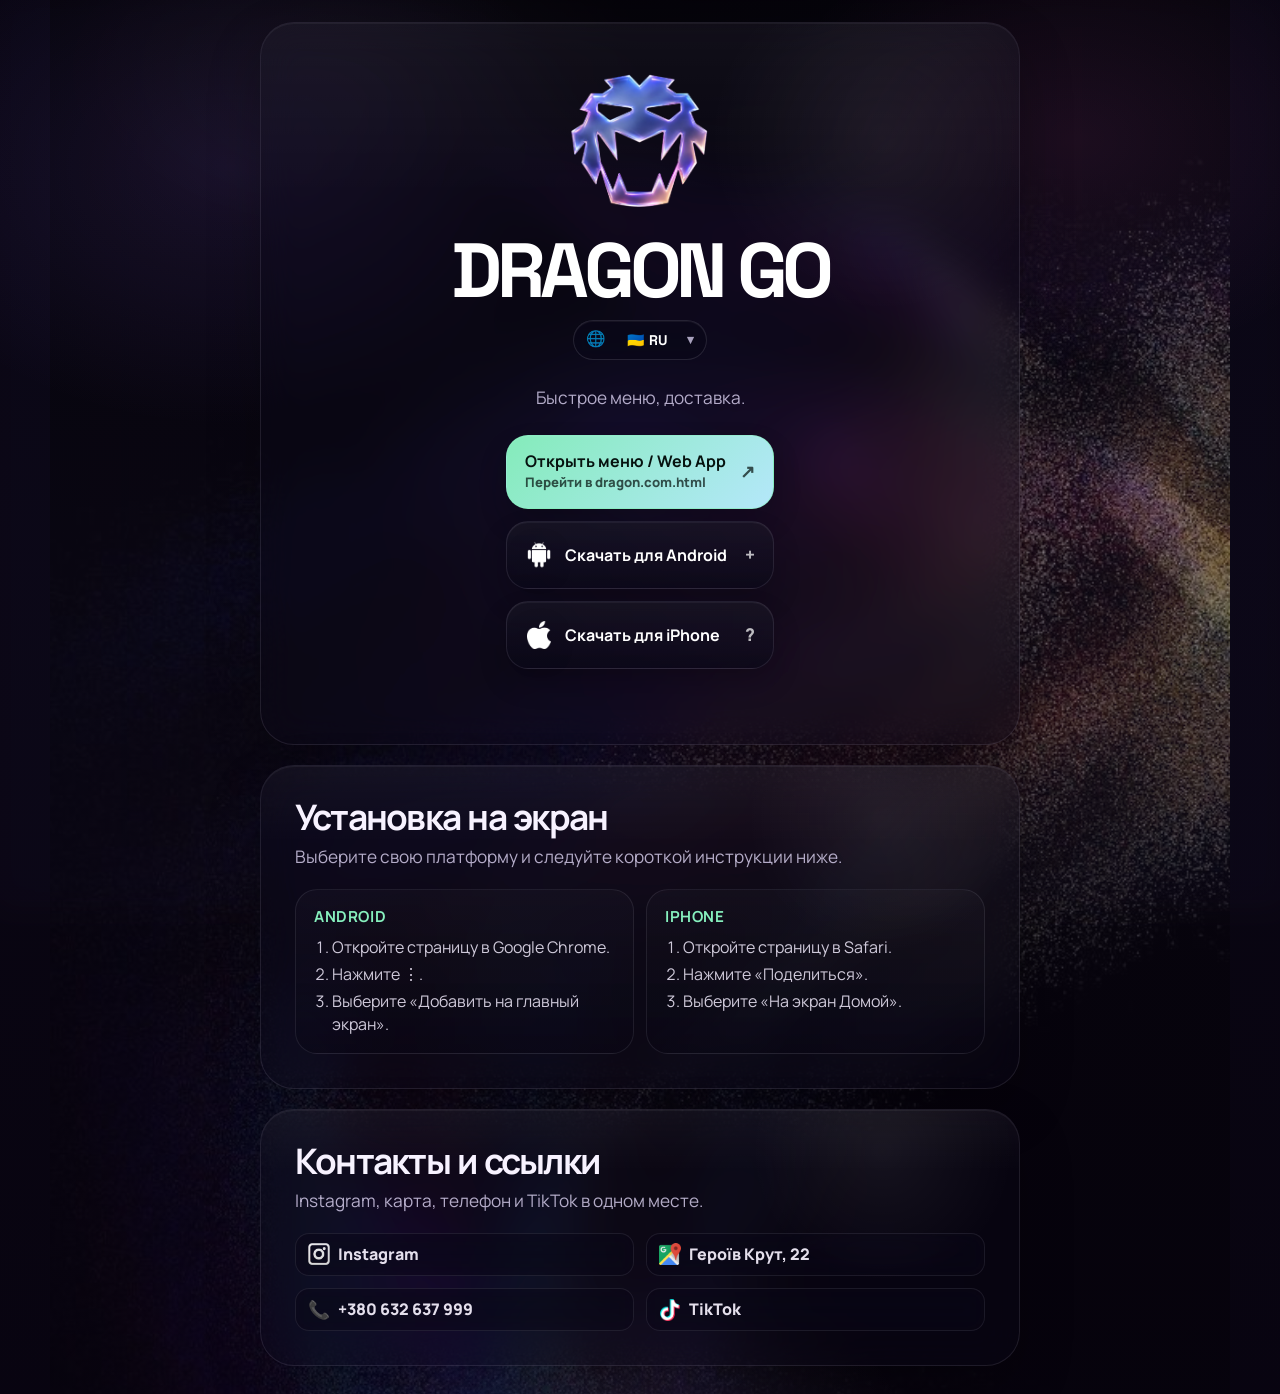
==== commit 770cbfdc: "Add Dragon GO landing page" ====
--- a/index.html
+++ b/index.html
@@ -590,13 +590,14 @@
         font-size: 2.45rem;
       }
     }
+
   </style>
 </head>
 <body class="dragon-entry dragon-entry-qr">
   <div class="intro-screen" aria-hidden="true"></div>
   <main class="landing">
     <section class="hero-card brand-card" aria-labelledby="homeTitle">
-      <a class="brand" href="https://jktigr.github.io/DRAGON-GO/HOME.html" id="brandMenuLink" aria-label="Open DRAGON HOME" data-i18n-aria-label="brandMenuLabel">
+      <a class="brand" href="https://jktigr.github.io/DRAGON-GO/dragon.com.html" id="brandMenuLink" aria-label="Open DRAGON HOME" data-i18n-aria-label="brandMenuLabel">
         <img src="logo-glass.png" alt="DRAGON logo">
         <span class="brand-stack">
           <span class="brand-head">
@@ -621,10 +622,10 @@
       </div>
 
       <section class="actions" aria-label="DRAGON GO actions" data-i18n-aria-label="actionsLabel">
-        <a class="action primary" href="https://jktigr.github.io/DRAGON-GO/HOME.html" id="openMenuButton">
+        <a class="action primary" href="https://jktigr.github.io/DRAGON-GO/dragon.com.html" id="openMenuButton">
           <span class="action-copy">
             <strong data-i18n="openAppTitle">Открыть меню / Web App</strong>
-            <small data-i18n="openAppHint">Перейти в HOME.html</small>
+            <small data-i18n="openAppHint">Перейти в dragon.com.html</small>
           </span>
           <span class="action-arrow" aria-hidden="true">↗</span>
         </a>
@@ -717,7 +718,7 @@
           qrTagline: "Быстрое меню, доставка.",
           actionsLabel: "Действия DRAGON GO",
           openAppTitle: "Открыть меню / Web App",
-          openAppHint: "Перейти в HOME.html",
+          openAppHint: "Перейти в dragon.com.html",
           androidTitle: "Скачать для Android",
           iphoneTitle: "Скачать для iPhone",
           installTitle: "Установка на экран",
@@ -746,7 +747,7 @@
           qrTagline: "Швидке меню, доставка.",
           actionsLabel: "Дії DRAGON GO",
           openAppTitle: "Відкрити меню / Web App",
-          openAppHint: "Перейти до HOME.html",
+          openAppHint: "Перейти до dragon.com.html",
           androidTitle: "Завантажити для Android",
           iphoneTitle: "Завантажити для iPhone",
           installTitle: "Встановлення на екран",
@@ -775,7 +776,7 @@
           qrTagline: "Menu nhanh, giao hàng.",
           actionsLabel: "Thao tác DRAGON GO",
           openAppTitle: "Mở menu / Web App",
-          openAppHint: "Đi tới HOME.html",
+          openAppHint: "Đi tới dragon.com.html",
           androidTitle: "Tải cho Android",
           iphoneTitle: "Tải cho iPhone",
           installTitle: "Cài đặt lên màn hình",
@@ -804,7 +805,7 @@
           qrTagline: "快速菜单，支持配送。",
           actionsLabel: "DRAGON GO 操作",
           openAppTitle: "打开菜单 / Web App",
-          openAppHint: "前往 HOME.html",
+          openAppHint: "前往 dragon.com.html",
           androidTitle: "下载 Android 版",
           iphoneTitle: "下载 iPhone 版",
           installTitle: "安装到主屏幕",
@@ -833,7 +834,7 @@
           qrTagline: "Szybkie menu, dostawa.",
           actionsLabel: "Akcje DRAGON GO",
           openAppTitle: "Otwórz menu / Web App",
-          openAppHint: "Przejdź do HOME.html",
+          openAppHint: "Przejdź do dragon.com.html",
           androidTitle: "Pobierz na Androida",
           iphoneTitle: "Pobierz na iPhone'a",
           installTitle: "Instalacja na ekranie",
@@ -862,7 +863,7 @@
           qrTagline: "Schnellmenü, Lieferung.",
           actionsLabel: "DRAGON GO Aktionen",
           openAppTitle: "Menü öffnen / Web App",
-          openAppHint: "Zu HOME.html wechseln",
+          openAppHint: "Zu dragon.com.html wechseln",
           androidTitle: "Für Android herunterladen",
           iphoneTitle: "Für iPhone herunterladen",
           installTitle: "Zum Startbildschirm hinzufügen",
@@ -971,7 +972,7 @@
 
       async function handleAndroidInstall() {
         if (isStandalone()) {
-          window.location.href = openMenuButton?.href || "https://jktigr.github.io/DRAGON-GO/HOME.html";
+          window.location.href = openMenuButton?.href || "https://jktigr.github.io/DRAGON-GO/dragon.com.html";
           return;
         }
         if (!deferredPrompt) {
@@ -990,7 +991,7 @@
 
       function handleIphoneInstall() {
         if (isStandalone()) {
-          window.location.href = openMenuButton?.href || "https://jktigr.github.io/DRAGON-GO/HOME.html";
+          window.location.href = openMenuButton?.href || "https://jktigr.github.io/DRAGON-GO/dragon.com.html";
           return;
         }
         setStatus(L().statusIphoneShare || "На iPhone установка делается через кнопку «Поделиться».");
@@ -1008,6 +1009,11 @@
       });
 
       applyLang(LANG);
+      if (window.location.hash) {
+        window.setTimeout(() => {
+          document.querySelector(window.location.hash)?.scrollIntoView({ block: "start" });
+        }, 120);
+      }
       androidButton?.addEventListener("click", handleAndroidInstall);
       iphoneButton?.addEventListener("click", handleIphoneInstall);
     })();
--- a/dragon-theme.css
+++ b/dragon-theme.css
@@ -115,7 +115,7 @@
 }
 
 /* ============================================================
-   Shared Entry Theme - index.html + HOME.html
+   Shared Entry Theme - index.html + dragon.com.html
    Uses the same .bar and .dock classes without touching app/POS pages.
    ============================================================ */
 body.dragon-entry {
@@ -2259,7 +2259,7 @@
 
 .h-scroll {
   display: flex;
-  gap: 8px;
+  gap: 6px;
   overflow: auto hidden;
   padding: 0;
   scroll-snap-type: x proximity;
@@ -5155,6 +5155,112 @@
 body.island.drawer-open .header .bar > .bolt-drawer.nav-pop.open {
   grid-column: 1 / -1 !important;
   grid-row: 2;
+}
+
+/* Desktop Dynamic Island: a compact, macOS-like floating control for Ubuntu
+   and other desktop browsers. The menu pills remain horizontally scrollable. */
+@media (min-width: 900px) {
+  body.island {
+    --island-top: 12px;
+    --island-w: 680px;
+  }
+
+  body.island .header {
+    position: fixed;
+    inset: 0 0 auto;
+    width: 100%;
+    pointer-events: none;
+  }
+
+  body.island .header::before {
+    height: 90px;
+    background: linear-gradient(180deg, rgba(4, 4, 7, 0.58), transparent);
+  }
+
+  body.island .header .bar {
+    position: relative;
+    left: auto;
+    top: var(--island-top);
+    width: min(var(--island-w), calc(100% - 32px));
+    margin: 0 auto;
+    min-height: 58px;
+    padding: 8px 10px !important;
+    pointer-events: auto;
+    transform: none;
+    border: 1px solid rgba(255, 255, 255, 0.12);
+    border-radius: 999px;
+    background:
+      radial-gradient(circle at 18% 0%, rgba(255, 255, 255, 0.08), transparent 32%),
+      linear-gradient(180deg, rgba(18, 18, 23, 0.98), rgba(2, 2, 4, 0.98));
+    box-shadow:
+      0 22px 54px rgba(0, 0, 0, 0.46),
+      0 0 0 1px rgba(0, 0, 0, 0.55),
+      inset 0 1px 0 rgba(255, 255, 255, 0.1);
+    backdrop-filter: blur(26px) saturate(145%);
+    -webkit-backdrop-filter: blur(26px) saturate(145%);
+    animation: desktopIslandIn 280ms cubic-bezier(0.22, 1, 0.36, 1);
+  }
+
+  body.island:not(.drawer-open) .header .bar > .brand {
+    position: relative;
+    min-width: 38px;
+    padding-right: 8px;
+  }
+
+  body.island:not(.drawer-open) .header .bar > .brand::after {
+    content: "";
+    position: absolute;
+    right: 1px;
+    top: 50%;
+    width: 7px;
+    height: 7px;
+    border-radius: 50%;
+    background: #45ef96;
+    box-shadow: 0 0 10px rgba(69, 239, 150, 0.8);
+    transform: translateY(-50%);
+  }
+
+  body.island:not(.drawer-open) .header .bar > .h-scroll .pill {
+    min-height: 36px;
+    padding: 8px 13px;
+    color: rgba(255, 255, 255, 0.72);
+    border-color: rgba(255, 255, 255, 0.08);
+    background: rgba(255, 255, 255, 0.035);
+    box-shadow: none;
+  }
+
+  body.island:not(.drawer-open) .header .bar > .h-scroll .pill:hover {
+    color: #fff;
+    background: rgba(255, 255, 255, 0.08);
+  }
+
+  body.island:not(.drawer-open) .header .bar > .h-scroll .pill.active {
+    color: #08090b;
+    background: linear-gradient(135deg, #f8fbff, #dce5ef);
+    box-shadow: 0 6px 16px rgba(0, 0, 0, 0.26);
+  }
+
+  body.island:not(.drawer-open) .header .bar > .burger {
+    border-color: rgba(255, 255, 255, 0.1);
+    background: rgba(255, 255, 255, 0.055);
+  }
+
+  @keyframes desktopIslandIn {
+    from {
+      opacity: 0;
+      transform: translateY(-10px) scale(0.96);
+    }
+    to {
+      opacity: 1;
+      transform: translateY(0) scale(1);
+    }
+  }
+}
+
+@media (prefers-reduced-motion: reduce) {
+  body.island .header .bar {
+    animation: none;
+  }
 }
 
 /* =========================================================
@@ -9594,3 +9700,2761 @@
 
 body.dragon-admin-page .filter-group { width: 100%; }
 }
+
+/* ============================================================
+   POS + MONITORS PALETTE ALIGNMENT
+   Matches the glass dark palette used by index/menu pages.
+   ============================================================ */
+
+body.dragon-kassa-page,
+body.dragon-kitchen-page,
+body.dragon-client-monitor-page {
+  --entry-bg: #070412;
+  --entry-bg-soft: #090616;
+  --entry-panel: rgba(11, 8, 24, 0.62);
+  --entry-panel-strong: rgba(9, 7, 20, 0.84);
+  --entry-panel-deep: rgba(7, 5, 18, 0.94);
+  --entry-line: rgba(234, 224, 255, 0.14);
+  --entry-line-strong: rgba(184, 236, 255, 0.28);
+  --entry-text: #f7f2ff;
+  --entry-muted: rgba(232, 223, 255, 0.76);
+  --entry-accent: #87f0be;
+  --entry-accent-2: #b8ecff;
+  --entry-accent-3: #9b7cff;
+  --entry-warm: #ffd277;
+  --entry-danger: #ff9bb2;
+  --entry-shadow:
+    0 28px 72px rgba(5, 2, 18, 0.48),
+    0 0 30px rgba(153, 110, 255, 0.12);
+  --entry-glow-violet: rgba(155, 113, 255, 0.18);
+  --entry-glow-sky: rgba(184, 236, 255, 0.16);
+  --entry-glow-mint: rgba(135, 240, 190, 0.14);
+}
+
+body.dragon-kassa-page {
+  --bg: var(--entry-bg);
+  --bg-alt: var(--entry-bg-soft);
+  --panel: var(--entry-panel);
+  --panel-2: var(--entry-panel-strong);
+  --panel-3: var(--entry-panel-deep);
+  --line: var(--entry-line);
+  --line-strong: var(--entry-line-strong);
+  --text: var(--entry-text);
+  --muted: var(--entry-muted);
+  --accent: var(--entry-accent);
+  --accent-2: var(--entry-accent-2);
+  --success: var(--entry-accent);
+  --warn: var(--entry-warm);
+  --ready: #9fdcff;
+  --danger: var(--entry-danger);
+  --cash: #ffd7a0;
+  --card: var(--entry-accent-2);
+  --neon-red: var(--entry-glow-violet);
+  --neon-amber: var(--entry-glow-sky);
+  --shadow: var(--entry-shadow);
+}
+
+body.dragon-kitchen-page {
+  --bg: var(--entry-bg);
+  --panel: var(--entry-panel);
+  --panel-2: var(--entry-panel-strong);
+  --line: var(--entry-line);
+  --line-strong: rgba(184, 236, 255, 0.24);
+  --text: var(--entry-text);
+  --muted: var(--entry-muted);
+  --new: var(--entry-accent-3);
+  --cook: var(--entry-warm);
+  --ready: var(--entry-accent);
+  --neon-yellow: rgba(255, 210, 119, 0.3);
+  --neon-green: rgba(135, 240, 190, 0.28);
+  --danger: var(--entry-danger);
+  --neon-red: var(--entry-glow-violet);
+  --neon-amber: var(--entry-glow-sky);
+  --shadow: var(--entry-shadow);
+}
+
+body.dragon-client-monitor-page {
+  --bg: var(--entry-bg);
+  --panel: var(--entry-panel);
+  --panel-2: var(--entry-panel-strong);
+  --line: var(--entry-line);
+  --text: var(--entry-text);
+  --muted: var(--entry-muted);
+  --prep: var(--entry-warm);
+  --ready: var(--entry-accent);
+  --glow-prep: rgba(255, 210, 119, 0.24);
+  --glow-ready: rgba(135, 240, 190, 0.24);
+  --neon-yellow: rgba(255, 210, 119, 0.28);
+  --neon-green: rgba(135, 240, 190, 0.28);
+  --neon-red: var(--entry-glow-violet);
+  --neon-amber: var(--entry-glow-sky);
+  --shadow: var(--entry-shadow);
+}
+
+html:has(> body.dragon-kassa-page),
+body.dragon-kassa-page,
+html:has(> body.dragon-kitchen-page),
+body.dragon-kitchen-page,
+html:has(> body.dragon-client-monitor-page),
+body.dragon-client-monitor-page {
+  background:
+    radial-gradient(540px 360px at 84% 8%, var(--entry-glow-mint), transparent 60%),
+    radial-gradient(520px 340px at 16% 16%, var(--entry-glow-violet), transparent 58%),
+    linear-gradient(180deg, rgba(7, 4, 16, 0.82), rgba(7, 4, 16, 0.94)),
+    url("fonHOME.png") center top / cover no-repeat,
+    var(--entry-bg);
+}
+
+body.dragon-kassa-page::before,
+body.dragon-kitchen-page::before,
+body.dragon-client-monitor-page::before {
+  inset: 0;
+  left: auto;
+  width: auto;
+  height: auto;
+  transform: none;
+  border: 0;
+  border-radius: 0;
+  opacity: 1;
+  box-shadow: none;
+  background:
+    radial-gradient(640px 360px at 24% 10%, rgba(255, 255, 255, 0.08), transparent 54%),
+    linear-gradient(90deg, rgba(5, 3, 14, 0.72), rgba(5, 3, 14, 0.38) 50%, rgba(5, 3, 14, 0.78));
+}
+
+body.dragon-kassa-page::after,
+body.dragon-kitchen-page::after,
+body.dragon-client-monitor-page::after {
+  content: "";
+  position: fixed;
+  right: -140px;
+  bottom: -120px;
+  width: 420px;
+  height: 420px;
+  border-radius: 50%;
+  pointer-events: none;
+  z-index: 0;
+  background: radial-gradient(circle, var(--entry-glow-sky), transparent 68%);
+  filter: blur(10px);
+}
+
+body.dragon-kassa-page .hero,
+body.dragon-kassa-page .side-card,
+body.dragon-kassa-page .panel,
+body.dragon-kassa-page .stat,
+body.dragon-kassa-page .auth-card,
+body.dragon-kassa-page .modal-card,
+body.dragon-kassa-page .manual-section,
+body.dragon-kassa-page .summary-box,
+body.dragon-kitchen-page .topbar,
+body.dragon-kitchen-page .lane,
+body.dragon-kitchen-page .ticket,
+body.dragon-kitchen-page .board.note-board,
+body.dragon-client-monitor-page .topbar,
+body.dragon-client-monitor-page .column,
+body.dragon-client-monitor-page .code-card {
+  border-color: var(--line);
+  background:
+    radial-gradient(circle at 100% 0%, var(--entry-glow-sky), transparent 34%),
+    linear-gradient(180deg, rgba(255, 255, 255, 0.06), rgba(255, 255, 255, 0.02)),
+    linear-gradient(180deg, var(--panel), var(--panel-2));
+  box-shadow: var(--shadow), inset 0 1px 0 rgba(255, 255, 255, 0.08);
+  backdrop-filter: blur(20px) saturate(140%);
+  -webkit-backdrop-filter: blur(20px) saturate(140%);
+}
+
+body.dragon-kassa-page .side-card::after,
+body.dragon-kassa-page .panel::after,
+body.dragon-kassa-page .stat::before,
+body.dragon-kitchen-page .topbar::after,
+body.dragon-kitchen-page .lane::after,
+body.dragon-kitchen-page .ticket::after,
+body.dragon-client-monitor-page .topbar::after,
+body.dragon-client-monitor-page .column::after,
+body.dragon-client-monitor-page .code-card::after {
+  box-shadow:
+    inset 0 0 0 1px rgba(255, 255, 255, 0.06),
+    inset 0 0 24px rgba(155, 113, 255, 0.08),
+    0 0 24px rgba(184, 236, 255, 0.08);
+}
+
+body.dragon-kassa-page .hero h2,
+body.dragon-kassa-page .panel-head h3,
+body.dragon-kassa-page .modal-head h3,
+body.dragon-kitchen-page h1,
+body.dragon-kitchen-page h2,
+body.dragon-kitchen-page h3,
+body.dragon-client-monitor-page h1,
+body.dragon-client-monitor-page h2 {
+  text-shadow: 0 0 18px rgba(155, 113, 255, 0.18);
+}
+
+body.dragon-kassa-page .hero,
+body.dragon-kassa-page .remote-access-card,
+body.dragon-kassa-page .manual-order-panel,
+body.dragon-kassa-page .modifier-quick-card,
+body.dragon-kassa-page .summary-box {
+  background:
+    radial-gradient(circle at 100% 0%, var(--entry-glow-mint), transparent 34%),
+    radial-gradient(circle at 14% 0%, var(--entry-glow-violet), transparent 30%),
+    linear-gradient(180deg, rgba(11, 8, 24, 0.84), rgba(9, 7, 20, 0.92));
+}
+
+body.dragon-kassa-page .auth-screen {
+  background:
+    radial-gradient(circle at 20% 20%, rgba(155, 113, 255, 0.18), transparent 34%),
+    radial-gradient(circle at 80% 75%, rgba(135, 240, 190, 0.14), transparent 30%),
+    rgba(8, 6, 18, 0.94);
+}
+
+body.dragon-kassa-page .auth-card,
+body.dragon-kassa-page .modal-card,
+body.dragon-kassa-page .modifier-builder,
+body.dragon-kassa-page .modifier-actions {
+  background:
+    radial-gradient(circle at 100% 0%, var(--entry-glow-sky), transparent 32%),
+    linear-gradient(180deg, rgba(12, 10, 24, 0.94), rgba(8, 6, 18, 0.97));
+}
+
+body.dragon-kassa-page .btn.secondary,
+body.dragon-kassa-page .btn.ghost,
+body.dragon-kassa-page .toggle-btn,
+body.dragon-kassa-page .modifier-option,
+body.dragon-kassa-page .qty-box button,
+body.dragon-kitchen-page .btn,
+body.dragon-client-monitor-page .sync-badge {
+  border-color: var(--line);
+  background: rgba(255, 255, 255, 0.055);
+  box-shadow: inset 0 1px 0 rgba(255, 255, 255, 0.06);
+}
+
+body.dragon-kassa-page .btn:hover,
+body.dragon-kitchen-page .btn:hover {
+  box-shadow:
+    0 12px 24px rgba(0, 0, 0, 0.22),
+    0 0 18px rgba(155, 113, 255, 0.16);
+}
+
+body.dragon-kassa-page .btn.primary,
+body.dragon-kitchen-page .btn.primary,
+body.dragon-kassa-page .toggle-btn.active,
+body.dragon-kassa-page .modifier-option.active,
+body.dragon-kassa-page .status-btn.active,
+body.dragon-kassa-page .report-lang-toggle .toggle-btn.active {
+  color: #081018;
+  border-color: transparent;
+  background: linear-gradient(135deg, var(--accent), var(--accent-2));
+  box-shadow:
+    0 0 20px rgba(135, 240, 190, 0.16),
+    inset 0 1px 0 rgba(255, 255, 255, 0.22);
+}
+
+body.dragon-kassa-page .input,
+body.dragon-kassa-page .select,
+body.dragon-kassa-page .textarea,
+body.dragon-kassa-page .report-lang-toggle,
+body.dragon-kassa-page .payment-line,
+body.dragon-kassa-page .cash-cell,
+body.dragon-kassa-page .mini-card,
+body.dragon-kassa-page .cash-line,
+body.dragon-kassa-page .sync-row,
+body.dragon-kassa-page .menu-result,
+body.dragon-kassa-page .manual-item,
+body.dragon-kassa-page .modifier-group,
+body.dragon-kassa-page .modifier-preview,
+body.dragon-kassa-page .qty-box,
+body.dragon-kitchen-page .kitchen-table-wrap,
+body.dragon-kitchen-page .order-comment,
+body.dragon-kitchen-page .time,
+body.dragon-client-monitor-page .empty {
+  border-color: rgba(255, 255, 255, 0.08);
+  background: rgba(255, 255, 255, 0.045);
+}
+
+body.dragon-client-monitor-page .clock {
+  padding: 14px 16px;
+  border: 1px solid rgba(255, 255, 255, 0.08);
+  border-radius: 24px;
+  background: rgba(255, 255, 255, 0.045);
+  box-shadow: inset 0 1px 0 rgba(255, 255, 255, 0.06);
+}
+
+body.dragon-kassa-page .input:focus,
+body.dragon-kassa-page .select:focus,
+body.dragon-kassa-page .textarea:focus,
+body.dragon-kassa-page .report-comment-input:focus {
+  border-color: rgba(184, 236, 255, 0.38);
+  box-shadow:
+    0 0 0 3px rgba(184, 236, 255, 0.14),
+    0 0 18px rgba(155, 113, 255, 0.18);
+}
+
+body.dragon-kassa-page .sync-pill.ok,
+body.dragon-kitchen-page .sync-pill.ok,
+body.dragon-kitchen-page .tag.ok,
+body.dragon-client-monitor-page .sync-badge.ok {
+  color: #dff8ff;
+  border-color: rgba(184, 236, 255, 0.24);
+  background: rgba(184, 236, 255, 0.12);
+}
+
+body.dragon-kassa-page .sync-pill.warn,
+body.dragon-kitchen-page .sync-pill.warn,
+body.dragon-kitchen-page .tag.warn,
+body.dragon-client-monitor-page .sync-badge.warn {
+  color: #fff2c0;
+  border-color: rgba(255, 210, 119, 0.26);
+  background: rgba(255, 210, 119, 0.14);
+}
+
+body.dragon-kassa-page .sync-pill.offline,
+body.dragon-kitchen-page .sync-pill.offline,
+body.dragon-kitchen-page .tag.offline,
+body.dragon-client-monitor-page .sync-badge.offline {
+  color: #ffd6e0;
+  border-color: rgba(255, 155, 178, 0.26);
+  background: rgba(255, 155, 178, 0.12);
+}
+
+body.dragon-kassa-page .status-badge.new {
+  color: #d8cbff;
+  border-color: rgba(155, 113, 255, 0.24);
+  background: rgba(155, 113, 255, 0.14);
+}
+
+body.dragon-kassa-page .status-badge.cooking,
+body.dragon-kassa-page .payment-badge.split {
+  color: #fff0bd;
+  border-color: rgba(255, 210, 119, 0.24);
+  background: rgba(255, 210, 119, 0.14);
+}
+
+body.dragon-kassa-page .status-badge.ready,
+body.dragon-kassa-page .payment-badge.card {
+  color: #dff8ff;
+  border-color: rgba(184, 236, 255, 0.24);
+  background: rgba(184, 236, 255, 0.12);
+}
+
+body.dragon-kassa-page .status-badge.handed,
+body.dragon-kassa-page .payment-badge.cash {
+  color: #dcffe9;
+  border-color: rgba(135, 240, 190, 0.24);
+  background: rgba(135, 240, 190, 0.12);
+}
+
+body.dragon-kassa-page .status-badge.cancelled,
+body.dragon-kassa-page .payment-badge.unknown,
+body.dragon-kassa-page .btn.danger {
+  color: #ffd6e0;
+  border-color: rgba(255, 155, 178, 0.26);
+  background: rgba(255, 155, 178, 0.12);
+}
+
+body.dragon-kassa-page .order-draft-pill,
+body.dragon-kassa-page .modifier-total-preview {
+  color: #dff8ff;
+  border-color: rgba(184, 236, 255, 0.26);
+  background: rgba(184, 236, 255, 0.08);
+  box-shadow: 0 0 18px rgba(184, 236, 255, 0.12);
+}
+
+body.dragon-kassa-page .menu-result.expanded,
+body.dragon-kassa-page .manual-section,
+body.dragon-kassa-page .modifier-builder,
+body.dragon-kassa-page .modifier-actions,
+body.dragon-kassa-page .modifier-quick-card,
+body.dragon-kassa-page .summary-box {
+  border-color: rgba(184, 236, 255, 0.16);
+  box-shadow:
+    0 0 28px rgba(155, 113, 255, 0.12),
+    inset 0 0 24px rgba(184, 236, 255, 0.05);
+}
+
+body.dragon-kassa-page .modifier-builder.editing .modifier-edit-btn {
+  color: #081018;
+  background: linear-gradient(135deg, var(--warn), var(--accent-2));
+  box-shadow: 0 0 20px rgba(184, 236, 255, 0.18);
+}
+
+body.dragon-kassa-page .modifier-plus-btn,
+body.dragon-kassa-page .manual-submit-btn,
+body.dragon-kassa-page #addConfiguredItemBtn {
+  box-shadow:
+    0 0 20px rgba(135, 240, 190, 0.16),
+    0 0 40px rgba(155, 113, 255, 0.14),
+    inset 0 0 16px rgba(255, 255, 255, 0.12);
+}
+
+body.dragon-kassa-page .modifier-code-xl,
+body.dragon-kassa-page .summary-line.total strong {
+  text-shadow:
+    0 0 18px rgba(184, 236, 255, 0.22),
+    0 0 32px rgba(155, 113, 255, 0.18);
+}
+
+body.dragon-kitchen-page .topbar::before,
+body.dragon-client-monitor-page .topbar::before {
+  background:
+    linear-gradient(110deg, rgba(155, 113, 255, 0.16), transparent 40%),
+    radial-gradient(circle at top right, rgba(135, 240, 190, 0.12), transparent 32%);
+}
+
+body.dragon-kitchen-page .brand-mark,
+body.dragon-client-monitor-page .brand-mark {
+  color: #081018;
+  background: linear-gradient(135deg, var(--entry-accent-3), var(--entry-accent));
+  box-shadow: 0 18px 46px rgba(5, 2, 18, 0.28);
+}
+
+body.dragon-kitchen-page .lane.new {
+  border-color: rgba(155, 113, 255, 0.24);
+  box-shadow:
+    var(--shadow),
+    inset 0 0 0 1px rgba(155, 113, 255, 0.12),
+    0 0 24px rgba(155, 113, 255, 0.12);
+}
+
+body.dragon-kitchen-page .lane.cooking .lane-count,
+body.dragon-client-monitor-page .preparing .count {
+  box-shadow: 0 0 20px rgba(255, 210, 119, 0.24);
+}
+
+body.dragon-kitchen-page .lane.ready .lane-count,
+body.dragon-client-monitor-page .ready .count {
+  box-shadow: 0 0 20px rgba(135, 240, 190, 0.24);
+}
+
+body.dragon-kitchen-page .board.note-board {
+  background:
+    radial-gradient(circle at 20% 0%, rgba(155, 113, 255, 0.12), transparent 34%),
+    radial-gradient(circle at 90% 22%, rgba(135, 240, 190, 0.08), transparent 30%),
+    linear-gradient(135deg, rgba(255, 255, 255, 0.08), rgba(255, 255, 255, 0.025)),
+    rgba(6, 5, 16, 0.8);
+}
+
+body.dragon-kitchen-page .kitchen-minimal-page .sync-line {
+  color: var(--muted);
+}
+
+body.dragon-kitchen-page .ticket.kitchen-note {
+  --note-accent: var(--entry-accent-3);
+  --note-ink: #f9f5ff;
+  --note-muted: rgba(232, 223, 255, 0.74);
+  background:
+    radial-gradient(circle at 18% 8%, rgba(255, 255, 255, 0.17), transparent 28%),
+    radial-gradient(circle at 100% 0%, rgba(155, 113, 255, 0.18), transparent 34%),
+    linear-gradient(145deg, rgba(255, 255, 255, 0.13), rgba(255, 255, 255, 0.045) 44%, rgba(0, 0, 0, 0.2)),
+    rgba(14, 10, 28, 0.76);
+}
+
+body.dragon-kitchen-page .ticket.kitchen-note.status-cooking {
+  --note-accent: var(--entry-warm);
+  background:
+    radial-gradient(circle at 18% 8%, rgba(255, 255, 255, 0.17), transparent 28%),
+    radial-gradient(circle at 100% 0%, rgba(255, 210, 119, 0.18), transparent 34%),
+    linear-gradient(145deg, rgba(255, 255, 255, 0.13), rgba(255, 255, 255, 0.045) 44%, rgba(0, 0, 0, 0.2)),
+    rgba(22, 15, 22, 0.74);
+}
+
+body.dragon-kitchen-page .ticket.kitchen-note.status-ready {
+  --note-accent: var(--entry-accent);
+  background:
+    radial-gradient(circle at 18% 8%, rgba(255, 255, 255, 0.17), transparent 28%),
+    radial-gradient(circle at 100% 0%, rgba(135, 240, 190, 0.2), transparent 34%),
+    linear-gradient(145deg, rgba(255, 255, 255, 0.13), rgba(255, 255, 255, 0.045) 44%, rgba(0, 0, 0, 0.18)),
+    rgba(10, 22, 20, 0.72);
+}
+
+body.dragon-kitchen-page .ticket.kitchen-note .note-item-copy small,
+body.dragon-kitchen-page .ticket.kitchen-note .note-line b,
+body.dragon-kitchen-page .ticket.kitchen-note .tag.muted {
+  color: var(--note-muted);
+}
+
+body.dragon-client-monitor-page .column.preparing::after {
+  box-shadow:
+    inset 0 0 0 1px rgba(255, 210, 119, 0.3),
+    inset 0 0 28px rgba(255, 210, 119, 0.08),
+    0 0 26px rgba(255, 210, 119, 0.14);
+}
+
+body.dragon-client-monitor-page .column.ready::after {
+  box-shadow:
+    inset 0 0 0 1px rgba(135, 240, 190, 0.3),
+    inset 0 0 28px rgba(135, 240, 190, 0.08),
+    0 0 28px rgba(135, 240, 190, 0.16);
+}
+
+body.dragon-client-monitor-page .code-card {
+  box-shadow:
+    0 20px 46px rgba(5, 2, 18, 0.28),
+    0 0 18px rgba(155, 113, 255, 0.14);
+}
+
+body.dragon-client-monitor-page .code-card.preparing {
+  background:
+    linear-gradient(180deg, rgba(255, 210, 119, 0.18), rgba(255, 210, 119, 0.06)),
+    linear-gradient(180deg, rgba(255, 255, 255, 0.11), rgba(255, 255, 255, 0.045));
+}
+
+body.dragon-client-monitor-page .code-card.ready {
+  background:
+    linear-gradient(180deg, rgba(135, 240, 190, 0.18), rgba(135, 240, 190, 0.06)),
+    linear-gradient(180deg, rgba(255, 255, 255, 0.11), rgba(255, 255, 255, 0.045));
+}
+
+@keyframes dragonClientReadyPulse {
+  0%,
+  100% {
+    box-shadow: 0 20px 46px rgba(5, 2, 18, 0.28), 0 0 0 rgba(135, 240, 190, 0);
+  }
+  50% {
+    box-shadow: 0 22px 52px rgba(5, 2, 18, 0.32), 0 0 42px rgba(135, 240, 190, 0.26);
+  }
+}
+
+/* =========================================================
+   DRAGON GO LANDING PAGE
+   Scoped to dragon.com.html / body.dragon-go-landing
+   ========================================================= */
+
+body.dragon-go-landing {
+  --dg-bg: #070203;
+  --dg-bg-2: #120607;
+  --dg-ink: #fff8ef;
+  --dg-muted: rgba(255, 239, 218, 0.72);
+  --dg-soft: rgba(255, 255, 255, 0.07);
+  --dg-line: rgba(255, 218, 162, 0.16);
+  --dg-line-strong: rgba(255, 218, 162, 0.28);
+  --dg-red: #ff281f;
+  --dg-red-deep: #9c0d0a;
+  --dg-gold: #f2b84b;
+  --dg-gold-2: #ffe0a0;
+  --dg-card: rgba(20, 11, 12, 0.74);
+  --dg-card-2: rgba(34, 15, 14, 0.72);
+  --dg-font: "Manrope", "Segoe UI", sans-serif;
+  --dg-display: "Space Grotesk", "Manrope", sans-serif;
+  margin: 0;
+  color: var(--dg-ink);
+  background:
+    radial-gradient(900px 520px at 74% 0%, rgba(255, 40, 31, 0.2), transparent 58%),
+    radial-gradient(780px 460px at 18% 14%, rgba(242, 184, 75, 0.12), transparent 60%),
+    linear-gradient(180deg, rgba(7, 2, 3, 0.72), rgba(7, 2, 3, 0.96) 46%, #070203 100%),
+    url("fonHOME1.png") center top / cover fixed no-repeat,
+    var(--dg-bg) !important;
+  font: 16px/1.55 var(--dg-font);
+  overflow-x: hidden;
+}
+
+body.dragon-go-landing::before {
+  content: "";
+  position: fixed;
+  inset: 0;
+  z-index: 0;
+  pointer-events: none;
+  background:
+    linear-gradient(90deg, rgba(0, 0, 0, 0.86), rgba(0, 0, 0, 0.28) 46%, rgba(0, 0, 0, 0.82)),
+    repeating-linear-gradient(90deg, rgba(255, 255, 255, 0.025) 0 1px, transparent 1px 92px);
+  opacity: 0.62;
+  mix-blend-mode: normal;
+}
+
+body.dragon-go-landing::after {
+  content: "";
+  position: fixed;
+  inset: 0;
+  z-index: 0;
+  pointer-events: none;
+  background:
+    linear-gradient(180deg, rgba(255, 255, 255, 0.035), transparent 18%, rgba(0, 0, 0, 0.48) 100%);
+  opacity: 0.75;
+}
+
+body.dragon-go-landing * {
+  box-sizing: border-box;
+}
+
+body.dragon-go-landing a {
+  color: inherit;
+}
+
+body.dragon-go-landing a:hover {
+  color: inherit;
+}
+
+body.dragon-go-landing img {
+  max-width: 100%;
+}
+
+body.dragon-go-landing main,
+body.dragon-go-landing .dg-header,
+body.dragon-go-landing .dg-footer {
+  position: relative;
+  z-index: 1;
+}
+
+.dg-skip {
+  position: fixed;
+  left: 18px;
+  top: 12px;
+  z-index: 100;
+  transform: translateY(-140%);
+  padding: 10px 14px;
+  border: 1px solid var(--dg-line);
+  border-radius: 8px;
+  background: #120607;
+  color: var(--dg-ink);
+  text-decoration: none;
+  font-weight: 800;
+}
+
+.dg-skip:focus {
+  transform: none;
+}
+
+.dg-shell {
+  width: min(1180px, calc(100% - 32px));
+  margin: 0 auto;
+}
+
+.dg-header {
+  position: sticky;
+  top: 14px;
+  z-index: 60;
+  width: min(1240px, calc(100% - 24px));
+  min-height: 72px;
+  display: grid;
+  grid-template-columns: auto minmax(0, 1fr) auto;
+  align-items: center;
+  gap: 18px;
+  margin: 14px auto 0;
+  padding: 10px 12px 10px 14px;
+  border: 1px solid rgba(255, 218, 162, 0.16);
+  border-radius: 8px;
+  background:
+    linear-gradient(180deg, rgba(255, 255, 255, 0.09), rgba(255, 255, 255, 0.025)),
+    rgba(13, 6, 7, 0.82);
+  box-shadow:
+    0 18px 44px rgba(0, 0, 0, 0.38),
+    inset 0 1px 0 rgba(255, 255, 255, 0.12);
+  backdrop-filter: blur(22px) saturate(150%);
+  -webkit-backdrop-filter: blur(22px) saturate(150%);
+}
+
+.dg-brand {
+  min-width: 0;
+  display: inline-flex;
+  align-items: center;
+  gap: 12px;
+  color: var(--dg-ink);
+  text-decoration: none;
+}
+
+.dg-brand img {
+  width: 44px;
+  height: 44px;
+  flex: 0 0 44px;
+  border-radius: 8px;
+  object-fit: cover;
+  filter: drop-shadow(0 0 18px rgba(242, 184, 75, 0.2));
+}
+
+.dg-brand span {
+  display: grid;
+  min-width: 0;
+}
+
+.dg-brand strong {
+  font-family: var(--dg-display);
+  font-size: 1.05rem;
+  line-height: 1;
+  letter-spacing: 0.08em;
+  text-transform: uppercase;
+}
+
+.dg-brand small {
+  overflow: hidden;
+  color: var(--dg-muted);
+  font-size: 0.72rem;
+  font-weight: 800;
+  text-overflow: ellipsis;
+  white-space: nowrap;
+}
+
+.dg-nav {
+  display: flex;
+  justify-content: center;
+  align-items: center;
+  gap: clamp(10px, 1.4vw, 22px);
+  min-width: 0;
+}
+
+.dg-nav a {
+  color: rgba(255, 248, 239, 0.8);
+  text-decoration: none;
+  font-size: 0.9rem;
+  font-weight: 800;
+  white-space: nowrap;
+  transition: color 0.18s ease;
+}
+
+.dg-nav a:hover {
+  color: var(--dg-gold-2);
+}
+
+.dg-header-actions {
+  display: flex;
+  align-items: center;
+  gap: 10px;
+}
+
+.dg-lang {
+  display: inline-flex;
+  align-items: center;
+  gap: 8px;
+  min-height: 42px;
+  padding: 0 10px;
+  border: 1px solid rgba(255, 218, 162, 0.14);
+  border-radius: 8px;
+  background: rgba(255, 255, 255, 0.045);
+}
+
+.dg-lang span {
+  color: var(--dg-muted);
+  font-size: 0.75rem;
+  font-weight: 900;
+  text-transform: uppercase;
+}
+
+.dg-lang select {
+  min-height: 0;
+  min-width: 58px;
+  padding: 0;
+  border: 0;
+  border-radius: 0;
+  background: transparent;
+  color: var(--dg-ink);
+  box-shadow: none;
+  font-weight: 900;
+  outline: 0;
+}
+
+.dg-lang select option {
+  color: #160607;
+}
+
+.dg-menu-toggle {
+  display: none;
+  width: 44px;
+  height: 44px;
+  place-items: center;
+  gap: 4px;
+  padding: 0;
+  border: 1px solid rgba(255, 218, 162, 0.14);
+  border-radius: 8px;
+  background: rgba(255, 255, 255, 0.06);
+}
+
+.dg-menu-toggle span {
+  width: 18px;
+  height: 2px;
+  display: block;
+  border-radius: 999px;
+  background: var(--dg-ink);
+}
+
+.dg-btn {
+  min-width: 0;
+  min-height: 48px;
+  display: inline-flex;
+  align-items: center;
+  justify-content: center;
+  gap: 9px;
+  padding: 13px 18px;
+  border: 1px solid transparent;
+  border-radius: 8px;
+  color: var(--dg-ink);
+  text-decoration: none;
+  font-weight: 900;
+  line-height: 1;
+  white-space: nowrap;
+  transition: transform 0.18s ease, border-color 0.18s ease, background 0.18s ease, box-shadow 0.18s ease;
+}
+
+.dg-btn:hover {
+  transform: translateY(-2px);
+}
+
+.dg-btn-primary {
+  color: #160303;
+  background:
+    linear-gradient(135deg, #fff2bd, var(--dg-gold) 42%, #ff4c36 100%);
+  box-shadow:
+    0 18px 34px rgba(255, 40, 31, 0.22),
+    0 0 24px rgba(242, 184, 75, 0.14);
+}
+
+.dg-btn-ghost {
+  border-color: rgba(255, 218, 162, 0.2);
+  background: rgba(255, 255, 255, 0.055);
+  box-shadow: inset 0 1px 0 rgba(255, 255, 255, 0.09);
+}
+
+.dg-btn-secondary {
+  color: #fff6e6;
+  border-color: rgba(255, 40, 31, 0.26);
+  background:
+    linear-gradient(135deg, rgba(255, 40, 31, 0.28), rgba(242, 184, 75, 0.12)),
+    rgba(255, 255, 255, 0.05);
+}
+
+.dg-hero {
+  position: relative;
+  overflow: hidden;
+  padding: clamp(54px, 8vw, 110px) 0 54px;
+}
+
+.dg-hero-bg {
+  position: absolute;
+  inset: 0;
+  pointer-events: none;
+  background:
+    radial-gradient(640px 360px at 68% 28%, rgba(255, 40, 31, 0.18), transparent 58%),
+    linear-gradient(180deg, transparent, rgba(7, 2, 3, 0.62));
+}
+
+.dg-hero-inner {
+  position: relative;
+  display: grid;
+  grid-template-columns: minmax(0, 1.02fr) minmax(360px, 0.86fr);
+  align-items: center;
+  gap: clamp(30px, 5vw, 74px);
+}
+
+.dg-hero-copy {
+  display: grid;
+  align-content: center;
+  gap: 24px;
+}
+
+.dg-kicker {
+  width: fit-content;
+  max-width: 100%;
+  display: inline-flex;
+  align-items: center;
+  min-height: 34px;
+  margin: 0;
+  padding: 7px 11px;
+  border: 1px solid rgba(242, 184, 75, 0.2);
+  border-radius: 8px;
+  color: var(--dg-gold-2);
+  background: rgba(242, 184, 75, 0.08);
+  font-size: 0.75rem;
+  font-weight: 900;
+  letter-spacing: 0.08em;
+  line-height: 1.1;
+  text-transform: uppercase;
+  white-space: normal;
+}
+
+.dg-hero h1,
+.dg-section h2,
+.dg-final-cta h2,
+.dg-footer h3 {
+  font-family: var(--dg-display);
+}
+
+.dg-hero h1 {
+  max-width: 11ch;
+  margin: 0;
+  color: var(--dg-ink);
+  font-size: clamp(3.15rem, 7vw, 6.8rem);
+  line-height: 0.9;
+  font-weight: 700;
+  letter-spacing: 0;
+  text-wrap: balance;
+}
+
+.dg-hero-text,
+.dg-section-copy p,
+.dg-section-head p,
+.dg-promo p,
+.dg-info-panel p,
+.dg-business p,
+.dg-final-cta p {
+  max-width: 680px;
+  margin: 0;
+  color: var(--dg-muted);
+  font-size: clamp(1rem, 1.6vw, 1.16rem);
+  font-weight: 700;
+}
+
+.dg-hero-actions {
+  display: flex;
+  align-items: center;
+  gap: 12px;
+  flex-wrap: wrap;
+}
+
+.dg-proof-list {
+  display: flex;
+  flex-wrap: wrap;
+  gap: 9px;
+  margin: 0;
+  padding: 0;
+  list-style: none;
+}
+
+.dg-proof-list li,
+.dg-benefits span {
+  min-width: 0;
+  display: inline-flex;
+  align-items: center;
+  min-height: 38px;
+  padding: 8px 12px;
+  border: 1px solid rgba(255, 218, 162, 0.13);
+  border-radius: 8px;
+  color: rgba(255, 248, 239, 0.88);
+  background:
+    linear-gradient(180deg, rgba(255, 255, 255, 0.08), rgba(255, 255, 255, 0.025)),
+    rgba(255, 255, 255, 0.035);
+  font-size: 0.88rem;
+  font-weight: 900;
+  overflow-wrap: anywhere;
+}
+
+.dg-hero-visual {
+  position: relative;
+  min-height: 620px;
+  display: grid;
+  place-items: center;
+}
+
+.dg-phone {
+  position: relative;
+  z-index: 2;
+  width: min(330px, 82vw);
+  min-height: 610px;
+  display: grid;
+  align-content: start;
+  gap: 12px;
+  padding: 18px;
+  border: 1px solid rgba(255, 218, 162, 0.24);
+  border-radius: 34px;
+  background:
+    linear-gradient(180deg, rgba(255, 255, 255, 0.12), rgba(255, 255, 255, 0.025)),
+    linear-gradient(155deg, rgba(52, 18, 17, 0.94), rgba(9, 3, 5, 0.98));
+  box-shadow:
+    0 34px 78px rgba(0, 0, 0, 0.5),
+    0 0 46px rgba(255, 40, 31, 0.18),
+    inset 0 1px 0 rgba(255, 255, 255, 0.16);
+}
+
+.dg-phone::before {
+  content: "";
+  width: 82px;
+  height: 6px;
+  justify-self: center;
+  margin-bottom: 4px;
+  border-radius: 999px;
+  background: rgba(255, 255, 255, 0.18);
+}
+
+.dg-phone-top {
+  display: flex;
+  align-items: center;
+  justify-content: space-between;
+  color: rgba(255, 248, 239, 0.86);
+  font-size: 0.78rem;
+  font-weight: 900;
+  letter-spacing: 0.08em;
+}
+
+.dg-phone-top span {
+  width: 34px;
+  height: 10px;
+  border-radius: 999px;
+  background: linear-gradient(90deg, var(--dg-red), var(--dg-gold));
+}
+
+.dg-phone-hero {
+  overflow: hidden;
+  display: grid;
+  gap: 12px;
+  padding: 12px;
+  border: 1px solid rgba(255, 218, 162, 0.12);
+  border-radius: 22px;
+  background: rgba(255, 255, 255, 0.06);
+}
+
+.dg-phone-hero img {
+  width: 100%;
+  height: 170px;
+  border-radius: 16px;
+  object-fit: cover;
+  background: #ffc933;
+}
+
+.dg-phone-hero strong,
+.dg-menu-card b,
+.dg-qr-card b,
+.dg-order-card b {
+  color: var(--dg-ink);
+  font-weight: 900;
+}
+
+.dg-phone-hero small,
+.dg-menu-card small,
+.dg-qr-card small,
+.dg-order-card small {
+  display: block;
+  color: var(--dg-muted);
+  font-weight: 800;
+}
+
+.dg-menu-card {
+  display: grid;
+  grid-template-columns: 58px minmax(0, 1fr) 34px;
+  align-items: center;
+  gap: 10px;
+  min-height: 76px;
+  padding: 9px;
+  border: 1px solid rgba(255, 218, 162, 0.12);
+  border-radius: 18px;
+  background: rgba(255, 255, 255, 0.055);
+}
+
+.dg-menu-card img {
+  width: 58px;
+  height: 58px;
+  border-radius: 14px;
+  object-fit: cover;
+  background: rgba(255, 255, 255, 0.08);
+}
+
+.dg-menu-card em {
+  width: 34px;
+  height: 34px;
+  display: grid;
+  place-items: center;
+  border-radius: 8px;
+  color: #160303;
+  background: var(--dg-gold);
+  font-style: normal;
+  font-weight: 900;
+}
+
+.dg-phone-cta {
+  min-height: 50px;
+  display: grid;
+  place-items: center;
+  margin-top: 4px;
+  border-radius: 14px;
+  color: #190303;
+  background: linear-gradient(135deg, #fff2bd, var(--dg-gold) 48%, #ff4c36);
+  font-weight: 900;
+}
+
+.dg-qr-card,
+.dg-order-card {
+  position: absolute;
+  z-index: 3;
+  display: flex;
+  align-items: center;
+  gap: 12px;
+  border: 1px solid rgba(255, 218, 162, 0.18);
+  border-radius: 18px;
+  background:
+    linear-gradient(180deg, rgba(255, 255, 255, 0.13), rgba(255, 255, 255, 0.04)),
+    rgba(18, 7, 8, 0.78);
+  box-shadow:
+    0 18px 44px rgba(0, 0, 0, 0.32),
+    inset 0 1px 0 rgba(255, 255, 255, 0.1);
+  backdrop-filter: blur(18px) saturate(150%);
+  -webkit-backdrop-filter: blur(18px) saturate(150%);
+}
+
+.dg-qr-card {
+  left: 2%;
+  top: 18%;
+  padding: 12px;
+}
+
+.dg-order-card {
+  right: 0;
+  bottom: 16%;
+  min-width: 272px;
+  padding: 16px;
+}
+
+.dg-order-card strong {
+  margin-left: auto;
+  color: var(--dg-gold-2);
+}
+
+.dg-live-dot {
+  width: 11px;
+  height: 11px;
+  border-radius: 50%;
+  background: var(--dg-red);
+  box-shadow: 0 0 0 8px rgba(255, 40, 31, 0.12);
+}
+
+.dg-qr {
+  width: 92px;
+  height: 92px;
+  border: 8px solid #fff9f0;
+  border-radius: 8px;
+  background:
+    linear-gradient(90deg, #160303 50%, transparent 0) 0 0 / 18px 18px,
+    linear-gradient(#160303 50%, transparent 0) 0 0 / 18px 18px,
+    #fff9f0;
+  image-rendering: pixelated;
+}
+
+.dg-float {
+  position: absolute;
+  z-index: 1;
+  pointer-events: none;
+  user-select: none;
+  filter: drop-shadow(0 24px 36px rgba(0, 0, 0, 0.36));
+}
+
+.dg-float-bowl {
+  right: 0;
+  top: 0;
+  width: 190px;
+}
+
+.dg-float-wrap {
+  left: 0;
+  bottom: 4%;
+  width: 116px;
+  transform: rotate(-10deg);
+}
+
+.dg-float-pizza {
+  right: 6%;
+  bottom: 0;
+  width: 108px;
+  transform: rotate(9deg);
+}
+
+.dg-section {
+  padding: clamp(56px, 8vw, 98px) 0;
+}
+
+.dg-section-band {
+  position: relative;
+  background:
+    linear-gradient(180deg, rgba(255, 255, 255, 0.035), rgba(255, 255, 255, 0.015)),
+    rgba(255, 255, 255, 0.015);
+}
+
+.dg-section h2,
+.dg-final-cta h2 {
+  max-width: 880px;
+  margin: 0;
+  color: var(--dg-ink);
+  font-size: clamp(2.2rem, 4.4vw, 4.5rem);
+  line-height: 0.96;
+  font-weight: 700;
+  letter-spacing: 0;
+  text-wrap: balance;
+}
+
+.dg-two-col {
+  display: grid;
+  grid-template-columns: minmax(0, 0.76fr) minmax(0, 1.12fr);
+  align-items: start;
+  gap: clamp(28px, 5vw, 70px);
+}
+
+.dg-section-copy,
+.dg-section-head {
+  display: grid;
+  gap: 18px;
+}
+
+.dg-section-head {
+  margin-bottom: 28px;
+}
+
+.dg-feature-grid {
+  display: grid;
+  grid-template-columns: repeat(2, minmax(0, 1fr));
+  gap: 14px;
+}
+
+.dg-card,
+.dg-step,
+.dg-info-panel,
+.dg-price-card,
+.dg-faq-list details {
+  position: relative;
+  overflow: hidden;
+  border: 1px solid var(--dg-line);
+  border-radius: 18px;
+  background:
+    linear-gradient(180deg, rgba(255, 255, 255, 0.08), rgba(255, 255, 255, 0.025)),
+    var(--dg-card);
+  box-shadow:
+    0 18px 44px rgba(0, 0, 0, 0.22),
+    inset 0 1px 0 rgba(255, 255, 255, 0.08);
+  backdrop-filter: blur(18px) saturate(140%);
+  -webkit-backdrop-filter: blur(18px) saturate(140%);
+}
+
+.dg-card {
+  min-height: 218px;
+  display: grid;
+  align-content: start;
+  gap: 14px;
+  padding: 22px;
+}
+
+.dg-icon,
+.dg-step span {
+  width: 48px;
+  height: 48px;
+  display: grid;
+  place-items: center;
+  border: 1px solid rgba(242, 184, 75, 0.24);
+  border-radius: 8px;
+  color: var(--dg-gold-2);
+  background: rgba(242, 184, 75, 0.08);
+  font-family: var(--dg-display);
+  font-weight: 700;
+}
+
+.dg-card h3,
+.dg-step h3,
+.dg-info-panel h2,
+.dg-price-card h3,
+.dg-faq-list summary {
+  margin: 0;
+  color: var(--dg-ink);
+  font-weight: 900;
+}
+
+.dg-card h3,
+.dg-step h3 {
+  font-size: 1.28rem;
+  line-height: 1.12;
+}
+
+.dg-card p,
+.dg-step p,
+.dg-price-card li,
+.dg-faq-list p {
+  margin: 0;
+  color: var(--dg-muted);
+  font-weight: 700;
+}
+
+.dg-steps {
+  display: grid;
+  grid-template-columns: repeat(4, minmax(0, 1fr));
+  gap: 14px;
+}
+
+.dg-step {
+  display: grid;
+  align-content: start;
+  gap: 16px;
+  min-height: 240px;
+  padding: 22px;
+}
+
+body.dragon-go-landing #in-restaurant {
+  --dg-ink: #fff8ef;
+  --dg-muted: rgba(255, 239, 218, 0.74);
+  --dg-red: #ff281f;
+  --dg-gold: #f2b84b;
+  --dg-gold-2: #ffe0a0;
+}
+
+body.dragon-go-landing #in-restaurant .dg-kicker {
+  color: #ffe0a0;
+  border-color: rgba(242, 184, 75, 0.24);
+  background: rgba(242, 184, 75, 0.08);
+  text-shadow: 0 0 16px rgba(242, 184, 75, 0.24);
+}
+
+body.dragon-go-landing #in-restaurant h2,
+body.dragon-go-landing #in-restaurant .dg-terminal-compare h3,
+body.dragon-go-landing #in-restaurant .dg-inplace-cta h3 {
+  text-shadow:
+    0 0 26px rgba(255, 40, 31, 0.18),
+    0 0 42px rgba(242, 184, 75, 0.1);
+}
+
+body.dragon-go-landing #in-restaurant .dg-btn-primary {
+  color: #160303;
+  background:
+    linear-gradient(135deg, #fff2bd, #f2b84b 42%, #ff4c36 100%);
+  box-shadow:
+    0 18px 34px rgba(255, 40, 31, 0.22),
+    0 0 24px rgba(242, 184, 75, 0.16);
+}
+
+body.dragon-go-landing #in-restaurant .dg-btn-ghost {
+  border-color: rgba(255, 218, 162, 0.22);
+  background:
+    linear-gradient(135deg, rgba(255, 40, 31, 0.12), rgba(242, 184, 75, 0.08)),
+    rgba(255, 255, 255, 0.055);
+  box-shadow:
+    inset 0 1px 0 rgba(255, 255, 255, 0.09),
+    0 0 22px rgba(242, 184, 75, 0.08);
+}
+
+body.dragon-go-landing #in-restaurant .dg-btn:hover {
+  box-shadow:
+    0 20px 42px rgba(0, 0, 0, 0.28),
+    0 0 34px rgba(255, 40, 31, 0.24),
+    0 0 48px rgba(242, 184, 75, 0.16);
+}
+
+.dg-inplace-grid {
+  display: grid;
+  grid-template-columns: repeat(3, minmax(0, 1fr));
+  gap: 18px;
+}
+
+.dg-inplace-card {
+  position: relative;
+  overflow: hidden;
+  min-height: 100%;
+  border: 1px solid rgba(255, 255, 255, 0.12);
+  border-radius: 28px;
+  background:
+    linear-gradient(180deg, rgba(255, 255, 255, 0.08), rgba(255, 255, 255, 0.035)),
+    rgba(16, 7, 8, 0.78);
+  box-shadow:
+    0 20px 60px rgba(0, 0, 0, 0.28),
+    inset 0 1px 0 rgba(255, 255, 255, 0.08);
+  backdrop-filter: blur(18px) saturate(142%);
+  -webkit-backdrop-filter: blur(18px) saturate(142%);
+  transition: transform 0.28s ease, border-color 0.28s ease, box-shadow 0.28s ease;
+}
+
+.dg-inplace-card::after {
+  content: "";
+  position: absolute;
+  inset: 0;
+  pointer-events: none;
+  background:
+    radial-gradient(280px 160px at 84% 4%, rgba(242, 184, 75, 0.14), transparent 62%),
+    linear-gradient(180deg, rgba(255, 255, 255, 0.06), transparent 34%);
+  opacity: 0;
+  transition: opacity 0.28s ease;
+}
+
+.dg-inplace-card:hover {
+  transform: translateY(-6px);
+  border-color: rgba(255, 211, 106, 0.38);
+  box-shadow:
+    0 26px 80px rgba(255, 56, 56, 0.16),
+    0 0 34px rgba(242, 184, 75, 0.12),
+    inset 0 1px 0 rgba(255, 255, 255, 0.11);
+}
+
+.dg-inplace-card:hover::after {
+  opacity: 1;
+}
+
+.dg-inplace-image {
+  position: relative;
+  height: 170px;
+  overflow: hidden;
+  border-radius: 24px 24px 0 0;
+  background:
+    radial-gradient(circle at 50% 38%, rgba(242, 184, 75, 0.18), transparent 52%),
+    rgba(255, 255, 255, 0.04);
+}
+
+.dg-inplace-image img {
+  width: 100%;
+  height: 100%;
+  display: block;
+  object-fit: cover;
+  transition: transform 0.35s ease;
+}
+
+.dg-inplace-card:hover .dg-inplace-image img {
+  transform: scale(1.06);
+}
+
+.dg-inplace-number {
+  position: absolute;
+  top: 14px;
+  left: 14px;
+  z-index: 1;
+  padding: 8px 12px;
+  border: 1px solid rgba(255, 211, 106, 0.34);
+  border-radius: 999px;
+  color: #ffd36a;
+  background: rgba(7, 2, 3, 0.72);
+  font-weight: 800;
+  letter-spacing: 0.08em;
+  line-height: 1;
+  backdrop-filter: blur(14px);
+  -webkit-backdrop-filter: blur(14px);
+}
+
+.dg-inplace-content {
+  position: relative;
+  z-index: 1;
+  display: grid;
+  gap: 8px;
+  padding: 18px;
+}
+
+.dg-inplace-content h3 {
+  margin: 0;
+  color: var(--dg-ink);
+  font-size: 1.16rem;
+  font-weight: 900;
+  line-height: 1.16;
+}
+
+.dg-inplace-content p {
+  margin: 0;
+  color: rgba(255, 255, 255, 0.72);
+  font-weight: 700;
+  line-height: 1.55;
+}
+
+.dg-inplace-content small {
+  width: fit-content;
+  max-width: 100%;
+  margin-top: 4px;
+  padding: 6px 9px;
+  border: 1px solid rgba(255, 211, 106, 0.18);
+  border-radius: 8px;
+  color: var(--dg-gold-2);
+  background: rgba(242, 184, 75, 0.08);
+  font-weight: 900;
+  overflow-wrap: anywhere;
+}
+
+.dg-terminal-compare {
+  display: grid;
+  grid-template-columns: repeat(2, minmax(0, 1fr));
+  gap: 16px;
+  margin-top: 22px;
+  padding: clamp(22px, 4vw, 34px);
+  border: 1px solid rgba(255, 218, 162, 0.18);
+  border-radius: 28px;
+  background:
+    linear-gradient(135deg, rgba(255, 40, 31, 0.14), rgba(242, 184, 75, 0.08) 54%, rgba(255, 255, 255, 0.035)),
+    rgba(12, 5, 6, 0.82);
+  box-shadow:
+    0 24px 70px rgba(0, 0, 0, 0.3),
+    inset 0 1px 0 rgba(255, 255, 255, 0.1);
+  backdrop-filter: blur(20px) saturate(145%);
+  -webkit-backdrop-filter: blur(20px) saturate(145%);
+}
+
+.dg-terminal-compare h3 {
+  grid-column: 1 / -1;
+  max-width: 860px;
+  margin: 0 0 4px;
+  color: var(--dg-ink);
+  font-family: var(--dg-display);
+  font-size: clamp(1.6rem, 3vw, 2.65rem);
+  line-height: 1;
+}
+
+.dg-terminal-column {
+  display: grid;
+  gap: 14px;
+  padding: 20px;
+  border: 1px solid rgba(255, 255, 255, 0.12);
+  border-radius: 22px;
+  background:
+    linear-gradient(180deg, rgba(255, 255, 255, 0.075), rgba(255, 255, 255, 0.028)),
+    rgba(255, 255, 255, 0.035);
+  box-shadow: inset 0 1px 0 rgba(255, 255, 255, 0.08);
+}
+
+.dg-terminal-column h4 {
+  margin: 0;
+  color: var(--dg-gold-2);
+  font-size: 1rem;
+  font-weight: 900;
+}
+
+.dg-terminal-column ul {
+  display: grid;
+  gap: 10px;
+  margin: 0;
+  padding: 0;
+  list-style: none;
+}
+
+.dg-terminal-column li {
+  position: relative;
+  min-height: 30px;
+  padding-left: 22px;
+  color: rgba(255, 248, 239, 0.78);
+  font-weight: 800;
+}
+
+.dg-terminal-column li::before {
+  content: "";
+  position: absolute;
+  left: 0;
+  top: 0.62em;
+  width: 8px;
+  height: 8px;
+  border-radius: 50%;
+  background: linear-gradient(135deg, var(--dg-red), var(--dg-gold));
+  box-shadow: 0 0 12px rgba(255, 40, 31, 0.22);
+}
+
+.dg-terminal-compare > p {
+  grid-column: 1 / -1;
+  margin: 2px 0 0;
+  color: rgba(255, 239, 218, 0.78);
+  font-size: 1.05rem;
+  font-weight: 900;
+}
+
+.dg-inplace-cta {
+  display: grid;
+  grid-template-columns: minmax(0, 1fr) auto;
+  align-items: center;
+  gap: 22px;
+  margin-top: 18px;
+  padding: clamp(24px, 4vw, 38px);
+  border: 1px solid rgba(255, 218, 162, 0.24);
+  border-radius: 28px;
+  background:
+    linear-gradient(135deg, rgba(255, 40, 31, 0.2), rgba(242, 184, 75, 0.12) 54%, rgba(255, 255, 255, 0.04)),
+    rgba(19, 8, 8, 0.84);
+  box-shadow:
+    0 26px 76px rgba(0, 0, 0, 0.3),
+    0 0 34px rgba(255, 40, 31, 0.1),
+    inset 0 1px 0 rgba(255, 255, 255, 0.11);
+}
+
+.dg-inplace-cta h3 {
+  margin: 0;
+  color: var(--dg-ink);
+  font-family: var(--dg-display);
+  font-size: clamp(1.55rem, 3vw, 2.7rem);
+  line-height: 1;
+}
+
+.dg-inplace-cta p {
+  max-width: 760px;
+  margin: 10px 0 0;
+  color: var(--dg-muted);
+  font-weight: 800;
+}
+
+.dg-promo,
+.dg-business,
+.dg-final-cta {
+  position: relative;
+  overflow: hidden;
+  display: grid;
+  grid-template-columns: minmax(0, 1fr) auto;
+  align-items: center;
+  gap: 24px;
+  padding: clamp(28px, 5vw, 52px);
+  border: 1px solid rgba(255, 218, 162, 0.22);
+  border-radius: 22px;
+  background:
+    linear-gradient(135deg, rgba(255, 40, 31, 0.16), rgba(242, 184, 75, 0.09) 52%, rgba(255, 255, 255, 0.04)),
+    rgba(19, 8, 8, 0.82);
+  box-shadow:
+    0 26px 70px rgba(0, 0, 0, 0.28),
+    inset 0 1px 0 rgba(255, 255, 255, 0.1);
+}
+
+.dg-promo > div,
+.dg-business > div,
+.dg-final-cta {
+  display: grid;
+  gap: 18px;
+}
+
+.dg-split-grid {
+  display: grid;
+  grid-template-columns: minmax(0, 1fr) minmax(320px, 0.82fr);
+  align-items: stretch;
+  gap: 16px;
+}
+
+.dg-image-panel {
+  position: relative;
+  overflow: hidden;
+  min-height: 430px;
+  border: 1px solid var(--dg-line);
+  border-radius: 22px;
+  background: rgba(255, 255, 255, 0.04);
+  box-shadow: 0 22px 54px rgba(0, 0, 0, 0.26);
+}
+
+.dg-image-panel img {
+  width: 100%;
+  height: 100%;
+  min-height: 430px;
+  object-fit: cover;
+}
+
+.dg-image-panel::after {
+  content: "";
+  position: absolute;
+  inset: 0;
+  background: linear-gradient(180deg, transparent 28%, rgba(8, 2, 3, 0.72));
+}
+
+.dg-image-panel div {
+  position: absolute;
+  left: 22px;
+  right: 22px;
+  bottom: 22px;
+  z-index: 1;
+  display: grid;
+  gap: 4px;
+}
+
+.dg-image-panel b {
+  color: var(--dg-ink);
+  font-size: 1.28rem;
+  font-weight: 900;
+}
+
+.dg-image-panel span {
+  color: var(--dg-muted);
+  font-weight: 800;
+}
+
+.dg-info-panel {
+  display: grid;
+  align-content: center;
+  gap: 18px;
+  padding: clamp(28px, 5vw, 46px);
+}
+
+.dg-info-panel h2 {
+  font-size: clamp(2rem, 4vw, 3.4rem);
+  line-height: 0.98;
+}
+
+.dg-business {
+  background:
+    linear-gradient(135deg, rgba(242, 184, 75, 0.16), rgba(255, 40, 31, 0.1) 56%, rgba(255, 255, 255, 0.035)),
+    rgba(19, 8, 8, 0.82);
+}
+
+.dg-benefits {
+  display: grid;
+  grid-template-columns: repeat(3, minmax(0, 1fr));
+  gap: 12px;
+}
+
+.dg-benefits span {
+  min-height: 74px;
+  justify-content: center;
+  text-align: center;
+}
+
+.dg-pricing {
+  display: grid;
+  grid-template-columns: repeat(3, minmax(0, 1fr));
+  align-items: stretch;
+  gap: 16px;
+}
+
+.dg-price-card {
+  display: grid;
+  align-content: start;
+  gap: 18px;
+  min-height: 430px;
+  padding: 24px;
+}
+
+.dg-price-featured {
+  border-color: rgba(242, 184, 75, 0.36);
+  background:
+    linear-gradient(180deg, rgba(255, 40, 31, 0.18), rgba(242, 184, 75, 0.08)),
+    var(--dg-card-2);
+  box-shadow:
+    0 24px 64px rgba(255, 40, 31, 0.16),
+    inset 0 1px 0 rgba(255, 255, 255, 0.11);
+}
+
+.dg-price-card h3 {
+  font-family: var(--dg-display);
+  font-size: 1.8rem;
+}
+
+.dg-price-card strong {
+  color: var(--dg-gold-2);
+  font-size: 1.08rem;
+  font-weight: 900;
+}
+
+.dg-price-card ul {
+  display: grid;
+  gap: 11px;
+  margin: 4px 0 0;
+  padding: 0;
+  list-style: none;
+}
+
+.dg-price-card li {
+  position: relative;
+  padding-left: 22px;
+}
+
+.dg-price-card li::before {
+  content: "";
+  position: absolute;
+  left: 0;
+  top: 0.72em;
+  width: 8px;
+  height: 8px;
+  border-radius: 50%;
+  background: linear-gradient(135deg, var(--dg-gold), var(--dg-red));
+}
+
+.dg-price-card .dg-btn {
+  align-self: end;
+  margin-top: auto;
+}
+
+.dg-price-label {
+  width: max-content;
+  max-width: 100%;
+  padding: 7px 10px;
+  border-radius: 8px;
+  color: #160303;
+  background: var(--dg-gold);
+  font-size: 0.72rem;
+  font-weight: 900;
+  letter-spacing: 0.08em;
+  text-transform: uppercase;
+}
+
+.dg-faq-layout {
+  display: grid;
+  grid-template-columns: minmax(0, 0.72fr) minmax(0, 1fr);
+  gap: clamp(28px, 5vw, 70px);
+}
+
+.dg-faq-list {
+  display: grid;
+  gap: 10px;
+}
+
+.dg-faq-list details {
+  padding: 0;
+}
+
+.dg-faq-list summary {
+  min-height: 64px;
+  display: flex;
+  align-items: center;
+  justify-content: space-between;
+  gap: 16px;
+  padding: 18px 20px;
+  cursor: pointer;
+  list-style: none;
+}
+
+.dg-faq-list summary::-webkit-details-marker {
+  display: none;
+}
+
+.dg-faq-list summary::after {
+  content: "+";
+  width: 30px;
+  height: 30px;
+  flex: 0 0 30px;
+  display: grid;
+  place-items: center;
+  border-radius: 8px;
+  color: #160303;
+  background: var(--dg-gold);
+}
+
+.dg-faq-list details[open] summary::after {
+  content: "-";
+}
+
+.dg-faq-list p {
+  padding: 0 20px 20px;
+}
+
+.dg-final-cta {
+  min-height: 360px;
+  justify-items: start;
+  grid-template-columns: minmax(0, 0.84fr);
+  background:
+    linear-gradient(135deg, rgba(255, 40, 31, 0.22), rgba(242, 184, 75, 0.11) 52%, rgba(0, 0, 0, 0.12)),
+    url("fonHOME.png") center / cover no-repeat,
+    rgba(19, 8, 8, 0.82);
+}
+
+.dg-footer {
+  padding: 54px 0 26px;
+  border-top: 1px solid rgba(255, 218, 162, 0.14);
+  background: rgba(5, 1, 2, 0.92);
+}
+
+.dg-footer-grid {
+  display: grid;
+  grid-template-columns: minmax(220px, 1.2fr) repeat(4, minmax(0, 1fr));
+  gap: 30px;
+}
+
+.dg-footer h3 {
+  margin: 0 0 14px;
+  color: var(--dg-ink);
+  font-size: 1rem;
+}
+
+.dg-footer a {
+  display: block;
+  width: max-content;
+  max-width: 100%;
+  margin: 9px 0;
+  color: var(--dg-muted);
+  text-decoration: none;
+  font-weight: 800;
+}
+
+.dg-footer a:hover {
+  color: var(--dg-gold-2);
+}
+
+.dg-footer-bottom {
+  display: flex;
+  align-items: center;
+  justify-content: space-between;
+  gap: 20px;
+  margin-top: 36px;
+  padding-top: 22px;
+  border-top: 1px solid rgba(255, 218, 162, 0.12);
+  color: rgba(255, 239, 218, 0.62);
+  font-weight: 800;
+}
+
+.dg-footer-bottom a {
+  margin: 0;
+  color: var(--dg-gold-2);
+  white-space: nowrap;
+}
+
+.reveal {
+  opacity: 0;
+  transform: translateY(22px);
+  transition: opacity 0.58s ease, transform 0.58s ease;
+}
+
+.reveal.is-visible {
+  opacity: 1;
+  transform: translateY(0);
+}
+
+@media (prefers-reduced-motion: reduce) {
+  .reveal {
+    opacity: 1;
+    transform: none;
+    transition: none;
+  }
+
+  .dg-btn {
+    transition: none;
+  }
+
+  .dg-inplace-card,
+  .dg-inplace-card::after,
+  .dg-inplace-image img {
+    transition: none;
+  }
+}
+
+@media (max-width: 1120px) {
+  .dg-header {
+    grid-template-columns: auto auto 1fr;
+  }
+
+  .dg-menu-toggle {
+    display: grid;
+    order: 3;
+    justify-self: end;
+  }
+
+  .dg-nav {
+    position: absolute;
+    left: 0;
+    right: 0;
+    top: calc(100% + 8px);
+    display: grid;
+    grid-template-columns: repeat(2, minmax(0, 1fr));
+    gap: 0;
+    padding: 10px;
+    border: 1px solid rgba(255, 218, 162, 0.16);
+    border-radius: 8px;
+    background: rgba(13, 6, 7, 0.96);
+    box-shadow: 0 18px 44px rgba(0, 0, 0, 0.42);
+    backdrop-filter: blur(20px) saturate(150%);
+    -webkit-backdrop-filter: blur(20px) saturate(150%);
+    opacity: 0;
+    pointer-events: none;
+    transform: translateY(-8px);
+    transition: opacity 0.18s ease, transform 0.18s ease;
+  }
+
+  body.dg-nav-open .dg-nav {
+    opacity: 1;
+    pointer-events: auto;
+    transform: none;
+  }
+
+  .dg-nav a {
+    min-height: 44px;
+    display: flex;
+    align-items: center;
+    padding: 8px 10px;
+    border-radius: 8px;
+  }
+
+  .dg-nav a:hover {
+    background: rgba(255, 255, 255, 0.06);
+  }
+
+  .dg-header-actions {
+    grid-column: 2;
+    grid-row: 1;
+  }
+
+  .dg-hero-inner,
+  .dg-two-col,
+  .dg-faq-layout {
+    grid-template-columns: 1fr;
+  }
+
+  .dg-hero h1 {
+    max-width: 12ch;
+  }
+
+  .dg-hero-visual {
+    min-height: 600px;
+  }
+
+  .dg-steps {
+    grid-template-columns: repeat(2, minmax(0, 1fr));
+  }
+
+  .dg-footer-grid {
+    grid-template-columns: repeat(2, minmax(0, 1fr));
+  }
+
+  .dg-footer-brand {
+    grid-column: 1 / -1;
+  }
+}
+
+@media (max-width: 900px) {
+  .dg-inplace-grid,
+  .dg-terminal-compare,
+  .dg-inplace-cta {
+    grid-template-columns: 1fr;
+  }
+
+  .dg-inplace-cta .dg-hero-actions,
+  .dg-inplace-cta .dg-btn {
+    width: 100%;
+  }
+}
+
+@media (max-width: 820px) {
+  .dg-shell {
+    width: min(calc(100% - 24px), 680px);
+  }
+
+  .dg-header {
+    width: min(calc(100% - 16px), 680px);
+    grid-template-columns: minmax(0, 1fr) auto;
+    gap: 10px;
+    top: 8px;
+  }
+
+  .dg-header-actions {
+    grid-column: 1 / -1;
+    grid-row: auto;
+    width: 100%;
+    justify-content: space-between;
+  }
+
+  .dg-header-cta {
+    flex: 1 1 auto;
+  }
+
+  .dg-menu-toggle {
+    order: initial;
+  }
+
+  .dg-nav {
+    grid-template-columns: 1fr;
+  }
+
+  .dg-brand small,
+  .dg-lang span {
+    display: none;
+  }
+
+  .dg-hero {
+    padding-top: 44px;
+  }
+
+  .dg-hero-copy {
+    gap: 18px;
+  }
+
+  .dg-hero h1 {
+    font-size: clamp(2.62rem, 13.2vw, 3.95rem);
+    max-width: 9.8ch;
+  }
+
+  .dg-hero-actions,
+  .dg-final-cta .dg-hero-actions {
+    width: 100%;
+  }
+
+  .dg-hero-actions .dg-btn,
+  .dg-final-cta .dg-btn {
+    flex: 1 1 100%;
+  }
+
+  .dg-hero-visual {
+    min-height: 560px;
+    margin-top: 8px;
+  }
+
+  .dg-phone {
+    width: min(310px, 90vw);
+    min-height: 560px;
+  }
+
+  .dg-phone-hero img {
+    height: 142px;
+  }
+
+  .dg-qr-card {
+    left: 0;
+    top: auto;
+    bottom: 26px;
+  }
+
+  .dg-order-card {
+    right: 0;
+    bottom: 130px;
+    min-width: min(272px, 82vw);
+  }
+
+  .dg-float-bowl {
+    right: 0;
+    width: 136px;
+  }
+
+  .dg-float-wrap {
+    width: 90px;
+  }
+
+  .dg-float-pizza {
+    display: none;
+  }
+
+  .dg-feature-grid,
+  .dg-steps,
+  .dg-pricing,
+  .dg-benefits,
+  .dg-split-grid {
+    grid-template-columns: 1fr;
+  }
+
+  .dg-card,
+  .dg-step {
+    min-height: auto;
+  }
+
+  .dg-promo,
+  .dg-business {
+    grid-template-columns: 1fr;
+    justify-items: start;
+  }
+
+  .dg-promo .dg-btn,
+  .dg-business .dg-btn {
+    width: 100%;
+  }
+
+  .dg-image-panel,
+  .dg-image-panel img {
+    min-height: 320px;
+  }
+
+  .dg-footer-grid,
+  .dg-footer-bottom {
+    grid-template-columns: 1fr;
+  }
+
+  .dg-footer-bottom {
+    display: grid;
+    justify-items: start;
+  }
+}
+
+@media (max-width: 430px) {
+  .dg-header-cta {
+    min-height: 44px;
+    padding-inline: 12px;
+    font-size: 0.88rem;
+  }
+
+  .dg-lang {
+    min-height: 44px;
+  }
+
+  .dg-hero h1,
+  .dg-section h2,
+  .dg-final-cta h2 {
+    text-wrap: auto;
+  }
+
+  .dg-proof-list li {
+    min-height: 42px;
+    flex: 1 1 calc(50% - 6px);
+    justify-content: center;
+    text-align: center;
+    font-size: 0.82rem;
+  }
+
+  .dg-qr {
+    width: 72px;
+    height: 72px;
+  }
+
+  .dg-order-card {
+    padding: 13px;
+  }
+}
+
+body.dragon-go-landing .food-directory {
+  position: relative;
+  z-index: 1;
+  width: min(1240px, calc(100% - 32px));
+  margin: 0 auto;
+  padding: clamp(46px, 7vw, 82px) 0 clamp(44px, 6vw, 74px);
+  display: grid;
+  gap: 22px;
+}
+
+body.dragon-go-landing .food-directory::before {
+  content: "";
+  position: absolute;
+  inset: 16px -18px 12px;
+  z-index: -1;
+  border: 1px solid rgba(255, 218, 162, 0.1);
+  border-radius: 8px;
+  background:
+    radial-gradient(680px 220px at 12% 4%, rgba(255, 40, 31, 0.16), transparent 62%),
+    radial-gradient(540px 260px at 86% 12%, rgba(242, 184, 75, 0.1), transparent 58%),
+    linear-gradient(180deg, rgba(18, 11, 12, 0.58), rgba(7, 2, 3, 0.42));
+  box-shadow: 0 32px 90px rgba(0, 0, 0, 0.28);
+  backdrop-filter: blur(20px) saturate(118%);
+  -webkit-backdrop-filter: blur(20px) saturate(118%);
+}
+
+body.dragon-go-landing .food-head {
+  display: grid;
+  gap: 8px;
+}
+
+body.dragon-go-landing .food-head .dg-kicker {
+  margin: 0;
+}
+
+body.dragon-go-landing .food-title {
+  margin: 0;
+  font-family: var(--dg-display);
+  font-size: clamp(2.4rem, 7vw, 4.8rem);
+  line-height: 0.95;
+  letter-spacing: 0;
+  color: var(--dg-ink);
+}
+
+body.dragon-go-landing .food-kicker {
+  max-width: 720px;
+  margin: 0;
+  color: var(--dg-muted);
+  font-size: 1rem;
+}
+
+body.dragon-go-landing .food-category-rail {
+  display: grid;
+  grid-template-columns: repeat(16, minmax(70px, 1fr));
+  gap: 8px;
+  overflow-x: auto;
+  padding-bottom: 8px;
+  scrollbar-width: none;
+}
+
+body.dragon-go-landing .food-category-rail::-webkit-scrollbar {
+  display: none;
+}
+
+body.dragon-go-landing .food-category {
+  min-width: 0;
+  padding: 0;
+  border: 0;
+  background: transparent;
+  color: rgba(255, 248, 239, 0.88);
+  font: 800 0.58rem/1.15 var(--dg-font);
+  text-align: center;
+  cursor: pointer;
+  display: grid;
+  justify-items: center;
+  align-content: start;
+  gap: 8px;
+}
+
+body.dragon-go-landing .food-category > span:last-child {
+  width: 100%;
+  min-width: 0;
+  white-space: nowrap;
+  overflow: hidden;
+  text-overflow: ellipsis;
+  overflow-wrap: normal;
+  word-break: normal;
+}
+
+body.dragon-go-landing .food-category-icon {
+  width: clamp(48px, 4.4vw, 58px);
+  height: clamp(48px, 4.4vw, 58px);
+  display: grid;
+  place-items: center;
+  border: 1px solid rgba(255, 218, 162, 0.24);
+  border-radius: 50%;
+  background:
+    linear-gradient(145deg, rgba(255, 248, 239, 0.94), rgba(255, 218, 162, 0.68)),
+    rgba(255, 255, 255, 0.92);
+  box-shadow:
+    inset 0 1px 0 rgba(255, 255, 255, 0.6),
+    0 12px 24px rgba(0, 0, 0, 0.28);
+  font-size: clamp(1.45rem, 2.4vw, 2rem);
+  transition: transform 180ms ease, border-color 180ms ease, box-shadow 180ms ease;
+}
+
+body.dragon-go-landing .food-category:hover .food-category-icon,
+body.dragon-go-landing .food-category.active .food-category-icon {
+  transform: translateY(-3px);
+  border-color: rgba(255, 40, 31, 0.72);
+  box-shadow:
+    inset 0 1px 0 rgba(255, 255, 255, 0.72),
+    0 16px 32px rgba(255, 40, 31, 0.18),
+    0 0 0 4px rgba(255, 40, 31, 0.1);
+}
+
+body.dragon-go-landing .food-toolbar {
+  display: flex;
+  align-items: center;
+  gap: 10px;
+  flex-wrap: wrap;
+}
+
+body.dragon-go-landing .food-filter {
+  min-height: 34px;
+  display: inline-flex;
+  align-items: center;
+  gap: 6px;
+  padding: 8px 12px;
+  border: 1px solid rgba(255, 218, 162, 0.12);
+  border-radius: 999px;
+  background: rgba(255, 255, 255, 0.07);
+  color: rgba(255, 248, 239, 0.88);
+  font: 800 0.82rem/1 var(--dg-font);
+  box-shadow: inset 0 1px 0 rgba(255, 255, 255, 0.08);
+}
+
+body.dragon-go-landing button.food-filter {
+  cursor: pointer;
+}
+
+body.dragon-go-landing .food-filter.active {
+  border-color: rgba(242, 184, 75, 0.42);
+  background: linear-gradient(135deg, rgba(255, 40, 31, 0.28), rgba(242, 184, 75, 0.14));
+  color: #fff8ef;
+}
+
+body.dragon-go-landing .food-section-title {
+  margin: 4px 0 0;
+  font-size: clamp(1.28rem, 2.4vw, 1.75rem);
+  line-height: 1.1;
+  color: rgba(255, 248, 239, 0.86);
+}
+
+body.dragon-go-landing .venue-grid {
+  display: grid;
+  grid-template-columns: repeat(4, minmax(0, 1fr));
+  gap: 20px;
+}
+
+body.dragon-go-landing .venue-card {
+  min-width: 0;
+  display: grid;
+  gap: 9px;
+  color: var(--dg-ink);
+  text-decoration: none;
+  border-radius: 8px;
+}
+
+body.dragon-go-landing .venue-card[hidden] {
+  display: none;
+}
+
+body.dragon-go-landing .venue-media {
+  position: relative;
+  overflow: hidden;
+  aspect-ratio: 16 / 7.2;
+  border: 1px solid rgba(255, 218, 162, 0.12);
+  border-radius: 8px;
+  background: rgba(255, 255, 255, 0.06);
+  box-shadow: 0 18px 32px rgba(0, 0, 0, 0.3);
+}
+
+body.dragon-go-landing .venue-media img {
+  width: 100%;
+  height: 100%;
+  display: block;
+  object-fit: cover;
+  transition: transform 220ms ease;
+}
+
+body.dragon-go-landing .venue-card:hover .venue-media img {
+  transform: scale(1.04);
+}
+
+body.dragon-go-landing .venue-media::after {
+  content: "";
+  position: absolute;
+  inset: 0;
+  background:
+    linear-gradient(180deg, rgba(0, 0, 0, 0.02), transparent 44%, rgba(0, 0, 0, 0.38)),
+    linear-gradient(90deg, rgba(0, 0, 0, 0.24), transparent 45%);
+  pointer-events: none;
+}
+
+body.dragon-go-landing .venue-discount,
+body.dragon-go-landing .venue-logo {
+  position: absolute;
+  z-index: 1;
+}
+
+body.dragon-go-landing .venue-discount {
+  left: 8px;
+  top: 8px;
+  max-width: calc(100% - 16px);
+  padding: 5px 8px;
+  border-radius: 6px;
+  background: linear-gradient(135deg, #e9004d, #ff281f);
+  color: #fff;
+  font-size: 0.72rem;
+  font-weight: 900;
+  line-height: 1.1;
+  white-space: nowrap;
+  overflow: hidden;
+  text-overflow: ellipsis;
+}
+
+body.dragon-go-landing .venue-logo {
+  left: 9px;
+  bottom: 9px;
+  width: 46px;
+  height: 46px;
+  display: grid;
+  place-items: center;
+  border: 1px solid rgba(255, 255, 255, 0.6);
+  border-radius: 8px;
+  background: rgba(255, 248, 239, 0.94);
+  color: #130607;
+  font-weight: 900;
+  box-shadow: 0 10px 22px rgba(0, 0, 0, 0.28);
+}
+
+body.dragon-go-landing .venue-name {
+  min-width: 0;
+  margin: 0;
+  color: var(--dg-ink);
+  font-size: 0.98rem;
+  line-height: 1.18;
+  white-space: nowrap;
+  overflow: hidden;
+  text-overflow: ellipsis;
+}
+
+body.dragon-go-landing .venue-meta {
+  display: flex;
+  align-items: center;
+  gap: 8px;
+  min-width: 0;
+  overflow: hidden;
+  color: rgba(255, 248, 239, 0.82);
+  font-size: 0.78rem;
+  font-weight: 800;
+}
+
+body.dragon-go-landing .venue-delivery {
+  flex: 0 0 auto;
+  padding: 3px 6px;
+  border-radius: 5px;
+  background: rgba(233, 0, 77, 0.9);
+  color: #fff;
+}
+
+body.dragon-go-landing .venue-rating {
+  min-width: 0;
+  white-space: nowrap;
+  overflow: hidden;
+  text-overflow: ellipsis;
+}
+
+@media (max-width: 1120px) {
+  body.dragon-go-landing .food-category-rail {
+    grid-template-columns: repeat(8, minmax(0, 1fr));
+  }
+
+  body.dragon-go-landing .venue-grid {
+    grid-template-columns: repeat(3, minmax(0, 1fr));
+  }
+}
+
+@media (max-width: 820px) {
+  body.dragon-go-landing .food-directory {
+    width: min(calc(100% - 24px), 680px);
+    padding-block: 42px 56px;
+  }
+
+  body.dragon-go-landing .food-directory::before {
+    inset: 12px -8px 8px;
+  }
+
+  body.dragon-go-landing .food-category-rail {
+    grid-template-columns: none;
+    grid-auto-flow: column;
+    grid-auto-columns: 96px;
+    gap: 12px;
+    overflow-x: auto;
+    padding: 2px 4px 12px;
+    margin-inline: -4px;
+    scrollbar-width: none;
+  }
+
+  body.dragon-go-landing .food-category-rail::-webkit-scrollbar {
+    display: none;
+  }
+
+  body.dragon-go-landing .food-category {
+    font-size: 0.74rem;
+  }
+
+  body.dragon-go-landing .venue-grid {
+    grid-template-columns: repeat(2, minmax(0, 1fr));
+    gap: 18px 12px;
+  }
+}
+
+@media (max-width: 480px) {
+  body.dragon-go-landing .food-directory {
+    width: min(calc(100% - 20px), 430px);
+    gap: 18px;
+  }
+
+  body.dragon-go-landing .food-toolbar {
+    gap: 8px;
+  }
+
+  body.dragon-go-landing .food-filter {
+    min-height: 32px;
+    padding: 7px 10px;
+    font-size: 0.74rem;
+  }
+
+  body.dragon-go-landing .venue-grid {
+    grid-template-columns: 1fr;
+  }
+
+  body.dragon-go-landing .venue-media {
+    aspect-ratio: 16 / 7.5;
+  }
+}
+
+/* HOME neon glassmorphism skin */
+body.dragon-go-landing {
+  --dg-bg: #02020f;
+  --dg-bg-2: #00008b;
+  --dg-ink: #fff9ff;
+  --dg-muted: rgba(233, 226, 255, 0.76);
+  --dg-soft: rgba(255, 255, 255, 0.08);
+  --dg-line: rgba(255, 0, 255, 0.2);
+  --dg-line-strong: rgba(0, 174, 255, 0.34);
+  --dg-red: #ff183d;
+  --dg-red-deep: #8b0014;
+  --dg-gold: #ff6bf5;
+  --dg-gold-2: #8cecff;
+  --dg-purple: #7b2cff;
+  --dg-fuchsia: #ff00ff;
+  --dg-cyan: #22d7ff;
+  --dg-card: rgba(5, 8, 52, 0.44);
+  --dg-card-2: rgba(45, 8, 78, 0.46);
+  background:
+    radial-gradient(880px 520px at 78% 18%, rgba(255, 0, 255, 0.2), transparent 62%),
+    radial-gradient(720px 420px at 30% 18%, rgba(0, 0, 139, 0.4), transparent 64%),
+    linear-gradient(180deg, rgba(1, 1, 14, 0.28), rgba(1, 1, 18, 0.86) 48%, #02020f 100%),
+    url("dragon-neon-home-bg.png") center top / cover fixed no-repeat,
+    #02020f !important;
+}
+
+body.dragon-go-landing::before {
+  background:
+    linear-gradient(90deg, rgba(0, 0, 0, 0.9), rgba(0, 0, 35, 0.24) 44%, rgba(0, 0, 0, 0.76)),
+    radial-gradient(860px 420px at 18% 34%, rgba(0, 0, 139, 0.36), transparent 64%),
+    radial-gradient(740px 360px at 86% 20%, rgba(255, 24, 61, 0.18), transparent 60%),
+    repeating-linear-gradient(90deg, rgba(255, 255, 255, 0.026) 0 1px, transparent 1px 96px);
+  opacity: 0.92;
+}
+
+body.dragon-go-landing::after {
+  background:
+    radial-gradient(circle at 76% 32%, rgba(34, 215, 255, 0.18), transparent 18%),
+    radial-gradient(circle at 36% 18%, rgba(255, 0, 255, 0.16), transparent 22%),
+    radial-gradient(circle at 58% 78%, rgba(255, 24, 61, 0.12), transparent 24%),
+    linear-gradient(180deg, rgba(255, 255, 255, 0.035), transparent 24%, rgba(0, 0, 18, 0.74) 100%);
+  opacity: 0.78;
+  mix-blend-mode: screen;
+  animation: dg-neon-impulse 5.8s ease-in-out infinite;
+}
+
+body.dragon-go-landing .dg-header,
+body.dragon-go-landing .dg-card,
+body.dragon-go-landing .dg-step,
+body.dragon-go-landing .dg-info-panel,
+body.dragon-go-landing .dg-price-card,
+body.dragon-go-landing .dg-faq-list details,
+body.dragon-go-landing .dg-promo,
+body.dragon-go-landing .dg-business,
+body.dragon-go-landing .dg-final-cta,
+body.dragon-go-landing .food-directory::before {
+  border-color: rgba(255, 0, 255, 0.22);
+  background:
+    linear-gradient(145deg, rgba(255, 255, 255, 0.13), rgba(255, 255, 255, 0.035)),
+    radial-gradient(620px 220px at 16% 0%, rgba(255, 0, 255, 0.13), transparent 62%),
+    radial-gradient(580px 260px at 100% 0%, rgba(34, 215, 255, 0.12), transparent 58%),
+    rgba(2, 6, 32, 0.56);
+  box-shadow:
+    0 24px 70px rgba(0, 0, 0, 0.42),
+    0 0 34px rgba(255, 0, 255, 0.12),
+    0 0 54px rgba(0, 0, 139, 0.2),
+    inset 0 1px 0 rgba(255, 255, 255, 0.16);
+  backdrop-filter: blur(24px) saturate(170%);
+  -webkit-backdrop-filter: blur(24px) saturate(170%);
+}
+
+body.dragon-go-landing .dg-header {
+  border-color: rgba(255, 0, 255, 0.26);
+  box-shadow:
+    0 18px 58px rgba(0, 0, 0, 0.44),
+    0 0 28px rgba(255, 0, 255, 0.18),
+    0 0 48px rgba(34, 215, 255, 0.1),
+    inset 0 1px 0 rgba(255, 255, 255, 0.2);
+}
+
+body.dragon-go-landing .dg-brand img,
+body.dragon-go-landing .dg-float,
+body.dragon-go-landing .dg-phone {
+  filter:
+    drop-shadow(0 0 18px rgba(255, 0, 255, 0.3))
+    drop-shadow(0 0 28px rgba(34, 215, 255, 0.18));
+}
+
+body.dragon-go-landing .dg-nav a:hover {
+  color: var(--dg-cyan);
+  text-shadow: 0 0 16px rgba(34, 215, 255, 0.42);
+}
+
+body.dragon-go-landing .dg-lang,
+body.dragon-go-landing .dg-menu-toggle,
+body.dragon-go-landing .dg-proof-list li,
+body.dragon-go-landing .dg-benefits span,
+body.dragon-go-landing .food-filter {
+  border-color: rgba(255, 0, 255, 0.18);
+  background:
+    linear-gradient(180deg, rgba(255, 255, 255, 0.12), rgba(255, 255, 255, 0.035)),
+    rgba(0, 0, 139, 0.22);
+  box-shadow:
+    inset 0 1px 0 rgba(255, 255, 255, 0.12),
+    0 0 18px rgba(123, 44, 255, 0.11);
+}
+
+body.dragon-go-landing .dg-btn-primary {
+  color: #fff;
+  background:
+    linear-gradient(135deg, #ff183d, #ff00ff 48%, #22d7ff 100%);
+  box-shadow:
+    0 18px 36px rgba(255, 24, 61, 0.24),
+    0 0 30px rgba(255, 0, 255, 0.28),
+    0 0 48px rgba(34, 215, 255, 0.16);
+}
+
+body.dragon-go-landing .dg-btn-ghost,
+body.dragon-go-landing .dg-btn-secondary {
+  border-color: rgba(255, 0, 255, 0.24);
+  background:
+    linear-gradient(135deg, rgba(255, 24, 61, 0.1), rgba(255, 0, 255, 0.12), rgba(34, 215, 255, 0.08)),
+    rgba(0, 0, 139, 0.18);
+  box-shadow:
+    inset 0 1px 0 rgba(255, 255, 255, 0.12),
+    0 0 26px rgba(255, 0, 255, 0.12);
+}
+
+body.dragon-go-landing .dg-btn:hover {
+  box-shadow:
+    0 20px 42px rgba(0, 0, 0, 0.28),
+    0 0 34px rgba(255, 0, 255, 0.3),
+    0 0 54px rgba(34, 215, 255, 0.18);
+}
+
+body.dragon-go-landing .dg-hero-bg {
+  background:
+    radial-gradient(680px 380px at 68% 28%, rgba(255, 0, 255, 0.22), transparent 58%),
+    radial-gradient(640px 380px at 34% 16%, rgba(0, 0, 139, 0.32), transparent 62%),
+    linear-gradient(180deg, rgba(2, 2, 16, 0.08), rgba(2, 2, 16, 0.72));
+}
+
+body.dragon-go-landing .dg-kicker,
+body.dragon-go-landing .dg-icon,
+body.dragon-go-landing .dg-step span,
+body.dragon-go-landing .dg-price-card strong,
+body.dragon-go-landing .dg-footer-bottom a,
+body.dragon-go-landing .food-head .dg-kicker {
+  color: var(--dg-cyan);
+  border-color: rgba(34, 215, 255, 0.26);
+  background: rgba(0, 0, 139, 0.24);
+  text-shadow: 0 0 16px rgba(34, 215, 255, 0.42);
+}
+
+body.dragon-go-landing .dg-hero h1,
+body.dragon-go-landing .dg-section h2,
+body.dragon-go-landing .dg-final-cta h2,
+body.dragon-go-landing .food-title {
+  text-shadow:
+    0 0 26px rgba(255, 0, 255, 0.16),
+    0 0 44px rgba(34, 215, 255, 0.1);
+}
+
+body.dragon-go-landing .dg-phone {
+  border-color: rgba(255, 0, 255, 0.28);
+  background:
+    linear-gradient(180deg, rgba(255, 255, 255, 0.14), rgba(255, 255, 255, 0.04)),
+    linear-gradient(155deg, rgba(58, 10, 70, 0.6), rgba(0, 0, 62, 0.64));
+  box-shadow:
+    0 34px 86px rgba(0, 0, 0, 0.56),
+    0 0 44px rgba(255, 0, 255, 0.22),
+    0 0 74px rgba(34, 215, 255, 0.16),
+    inset 0 1px 0 rgba(255, 255, 255, 0.18);
+}
+
+body.dragon-go-landing .dg-phone-top span,
+body.dragon-go-landing .dg-phone-cta,
+body.dragon-go-landing .dg-price-card li::before {
+  background: linear-gradient(90deg, var(--dg-red), var(--dg-fuchsia), var(--dg-cyan));
+}
+
+body.dragon-go-landing .dg-menu-card,
+body.dragon-go-landing .dg-phone-hero,
+body.dragon-go-landing .dg-qr-card,
+body.dragon-go-landing .dg-order-card {
+  border-color: rgba(255, 0, 255, 0.2);
+  background:
+    linear-gradient(180deg, rgba(255, 255, 255, 0.12), rgba(255, 255, 255, 0.04)),
+    rgba(3, 6, 40, 0.58);
+  box-shadow:
+    0 18px 36px rgba(0, 0, 0, 0.28),
+    0 0 24px rgba(255, 0, 255, 0.12);
+}
+
+body.dragon-go-landing .dg-price-featured {
+  border-color: rgba(255, 0, 255, 0.38);
+  background:
+    linear-gradient(180deg, rgba(255, 0, 255, 0.2), rgba(0, 0, 139, 0.16)),
+    rgba(5, 8, 52, 0.6);
+}
+
+body.dragon-go-landing .dg-price-label {
+  color: #fff;
+  background: linear-gradient(135deg, var(--dg-red), var(--dg-fuchsia));
+}
+
+body.dragon-go-landing .dg-image-panel,
+body.dragon-go-landing .venue-media {
+  border-color: rgba(34, 215, 255, 0.18);
+  box-shadow:
+    0 22px 54px rgba(0, 0, 0, 0.34),
+    0 0 26px rgba(34, 215, 255, 0.12);
+}
+
+body.dragon-go-landing .food-category-icon {
+  border-color: rgba(255, 0, 255, 0.28);
+  background:
+    radial-gradient(circle at 28% 22%, rgba(255, 255, 255, 0.92), rgba(255, 0, 255, 0.22) 38%, rgba(0, 0, 139, 0.74));
+  box-shadow:
+    inset 0 1px 0 rgba(255, 255, 255, 0.58),
+    0 0 24px rgba(255, 0, 255, 0.18),
+    0 12px 24px rgba(0, 0, 0, 0.32);
+}
+
+body.dragon-go-landing .food-category:hover .food-category-icon,
+body.dragon-go-landing .food-category.active .food-category-icon {
+  border-color: rgba(34, 215, 255, 0.72);
+  box-shadow:
+    inset 0 1px 0 rgba(255, 255, 255, 0.68),
+    0 0 28px rgba(34, 215, 255, 0.3),
+    0 0 44px rgba(255, 0, 255, 0.2);
+}
+
+body.dragon-go-landing .venue-discount,
+body.dragon-go-landing .venue-delivery {
+  background: linear-gradient(135deg, var(--dg-red), var(--dg-fuchsia));
+}
+
+@keyframes dg-neon-impulse {
+  0%,
+  100% {
+    opacity: 0.62;
+    filter: saturate(1) brightness(1);
+  }
+
+  50% {
+    opacity: 0.9;
+    filter: saturate(1.28) brightness(1.15);
+  }
+}
+
+@media (max-width: 820px) {
+  body.dragon-go-landing {
+    background:
+      radial-gradient(620px 420px at 60% 18%, rgba(255, 0, 255, 0.16), transparent 62%),
+      linear-gradient(180deg, rgba(1, 1, 14, 0.42), rgba(1, 1, 18, 0.9) 48%, #02020f 100%),
+      url("dragon-neon-home-bg.png") center top / auto 780px no-repeat fixed,
+      #02020f !important;
+  }
+}
